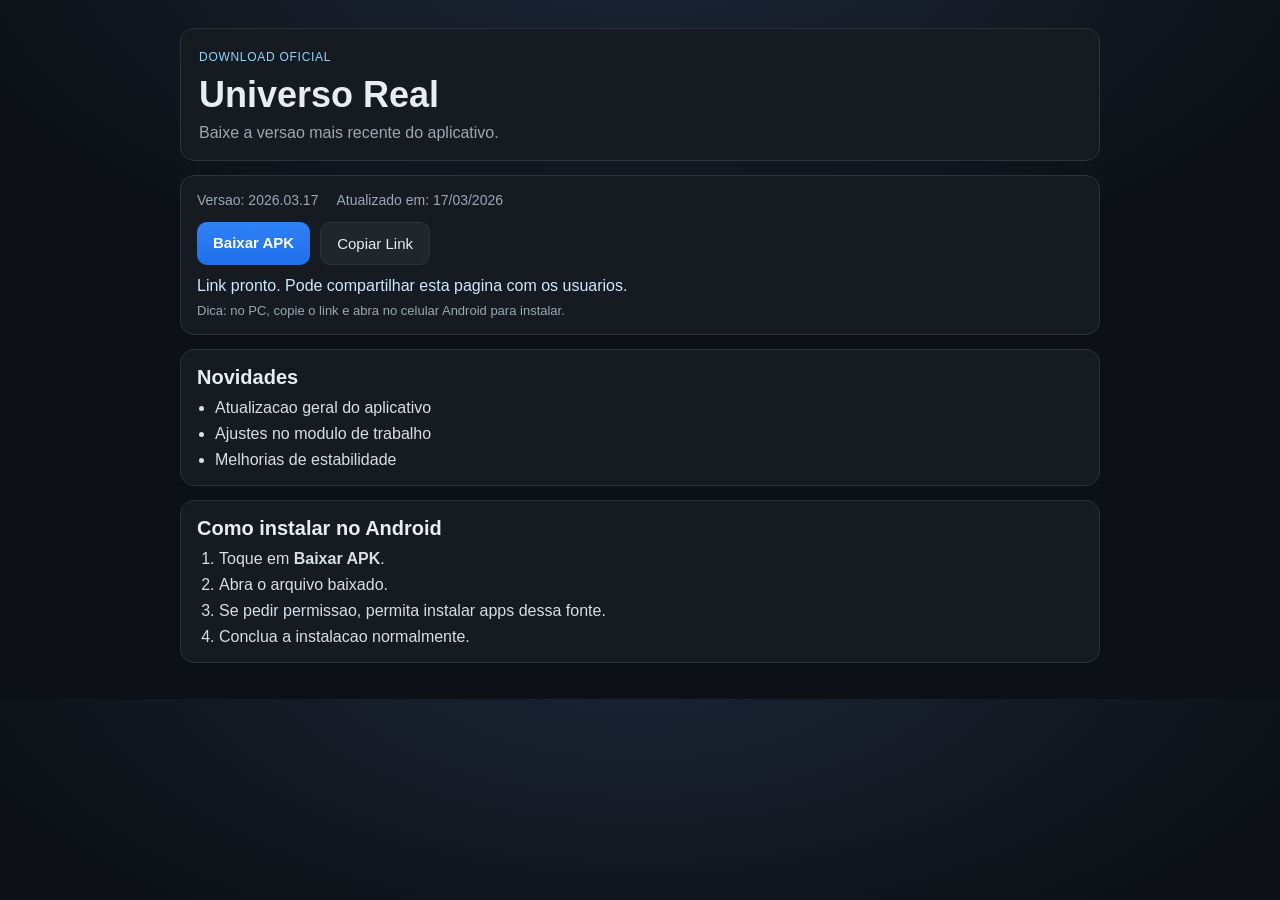
==== index.html @ 3cf4227c "Add files via upload" ====
<!doctype html>
<html lang="pt-BR">
<head>
  <meta charset="UTF-8">
  <meta name="viewport" content="width=device-width, initial-scale=1.0">
  <title>Download do App</title>
  <link rel="stylesheet" href="./style.css">
  <script defer src="./app.js"></script>
</head>
<body>
  <main class="container">
    <header class="hero">
      <p class="badge">Download Oficial</p>
      <h1 id="appName">Universo Real</h1>
      <p id="subtitle" class="subtitle">Baixe a versao mais recente do aplicativo.</p>
    </header>

    <section class="card">
      <div class="meta">
        <p id="versionLine">Versao: --</p>
        <p id="dateLine">Atualizado em: --</p>
      </div>

      <div class="actions">
        <a id="downloadBtn" class="btn primary" href="#" download>Baixar APK</a>
        <button id="copyBtn" class="btn ghost" type="button">Copiar Link</button>
      </div>

      <p id="statusLine" class="status">Configure o arquivo <code>config.json</code>.</p>
      <p id="platformHint" class="hint"></p>
    </section>

    <section class="card">
      <h2>Novidades</h2>
      <ul id="changelogList" class="list"></ul>
    </section>

    <section class="card">
      <h2>Como instalar no Android</h2>
      <ol class="list numbered">
        <li>Toque em <strong>Baixar APK</strong>.</li>
        <li>Abra o arquivo baixado.</li>
        <li>Se pedir permissao, permita instalar apps dessa fonte.</li>
        <li>Conclua a instalacao normalmente.</li>
      </ol>
    </section>
  </main>
</body>
</html>
---- style.css ----
:root {
  --bg: #0d1117;
  --panel: #161b22;
  --border: #2d333b;
  --text: #e6edf3;
  --muted: #9ba7b4;
  --primary: #2f81f7;
  --primary-2: #1f6feb;
}

* {
  box-sizing: border-box;
}

body {
  margin: 0;
  font-family: "Segoe UI", Arial, sans-serif;
  color: var(--text);
  background: radial-gradient(1200px 600px at 50% -10%, #1b2636 0%, var(--bg) 60%);
}

.container {
  width: min(920px, 100% - 28px);
  margin: 28px auto 36px;
  display: grid;
  gap: 14px;
}

.hero {
  background: var(--panel);
  border: 1px solid var(--border);
  border-radius: 14px;
  padding: 18px;
}

.badge {
  margin: 0 0 10px;
  display: inline-block;
  font-size: 12px;
  letter-spacing: 0.06em;
  text-transform: uppercase;
  color: #8bd5ff;
}

h1 {
  margin: 0 0 8px;
  font-size: clamp(26px, 4vw, 36px);
}

h2 {
  margin: 0 0 10px;
  font-size: 20px;
}

.subtitle {
  margin: 0;
  color: var(--muted);
}

.card {
  background: var(--panel);
  border: 1px solid var(--border);
  border-radius: 14px;
  padding: 16px;
}

.meta {
  display: flex;
  gap: 18px;
  flex-wrap: wrap;
  color: var(--muted);
  font-size: 14px;
}

.meta p {
  margin: 0;
}

.actions {
  margin-top: 14px;
  display: flex;
  gap: 10px;
  flex-wrap: wrap;
}

.btn {
  border: 0;
  border-radius: 10px;
  padding: 12px 16px;
  font-size: 15px;
  cursor: pointer;
  text-decoration: none;
}

.btn.primary {
  background: linear-gradient(180deg, var(--primary), var(--primary-2));
  color: #fff;
  font-weight: 700;
}

.btn.ghost {
  background: #21262d;
  color: var(--text);
  border: 1px solid var(--border);
}

.status {
  margin: 12px 0 0;
  color: #cfe7ff;
}

.hint {
  margin: 8px 0 0;
  color: var(--muted);
  font-size: 13px;
}

.list {
  margin: 0;
  padding-left: 18px;
  color: #d6dee8;
  display: grid;
  gap: 8px;
}

.list.numbered {
  padding-left: 22px;
}

code {
  background: #21262d;
  border: 1px solid var(--border);
  border-radius: 6px;
  padding: 1px 6px;
}
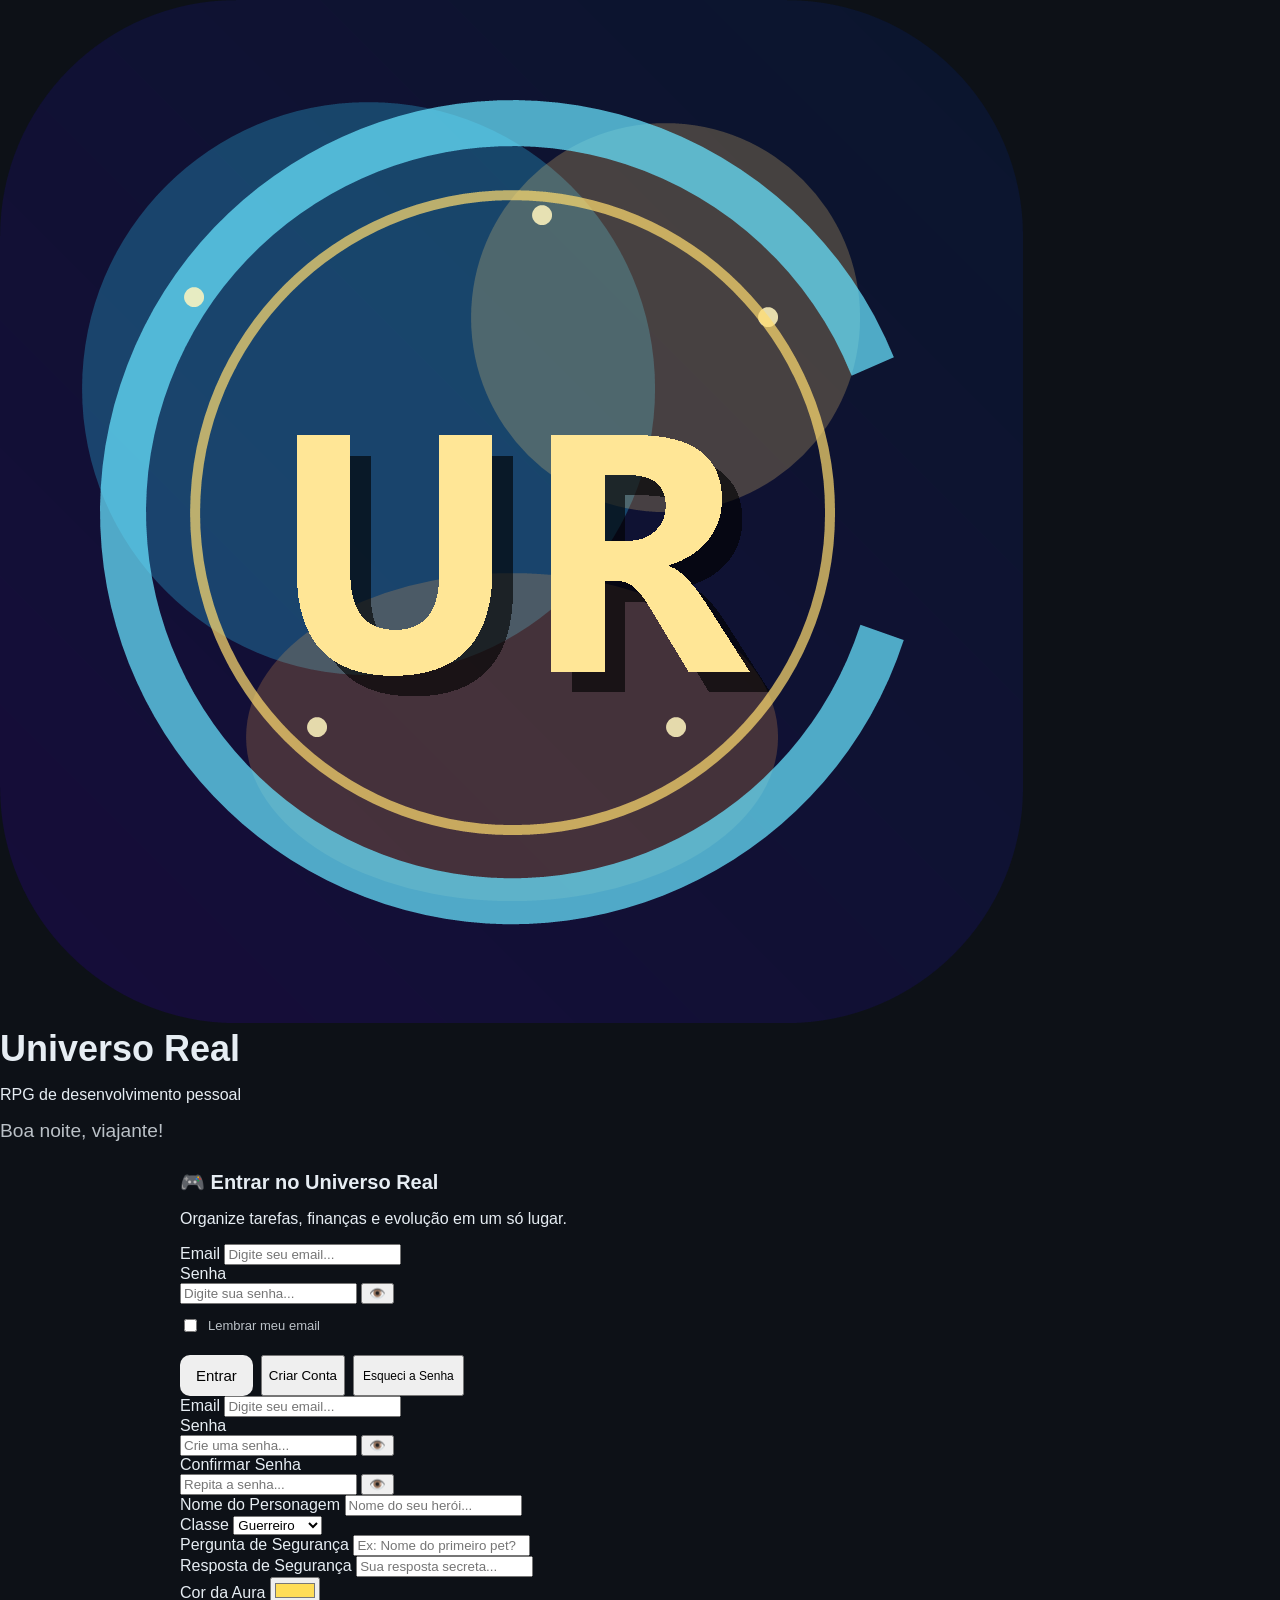
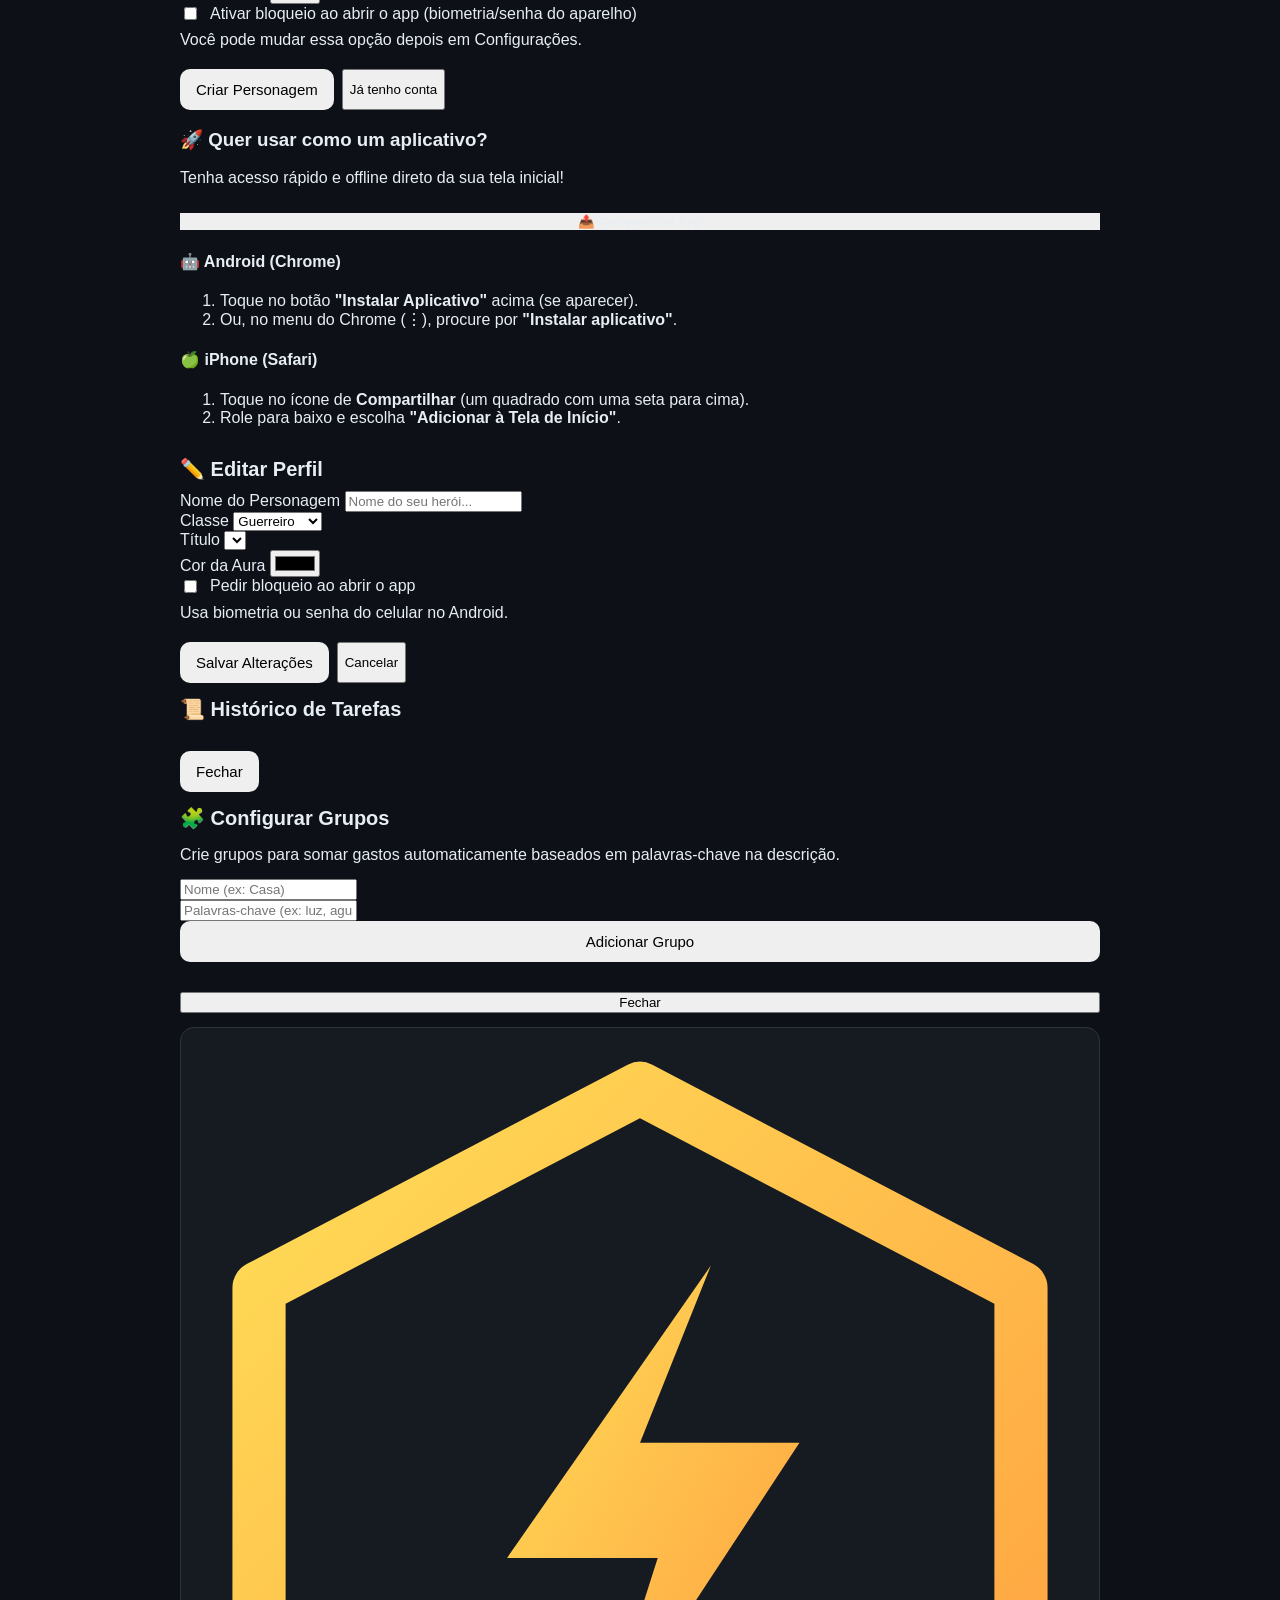
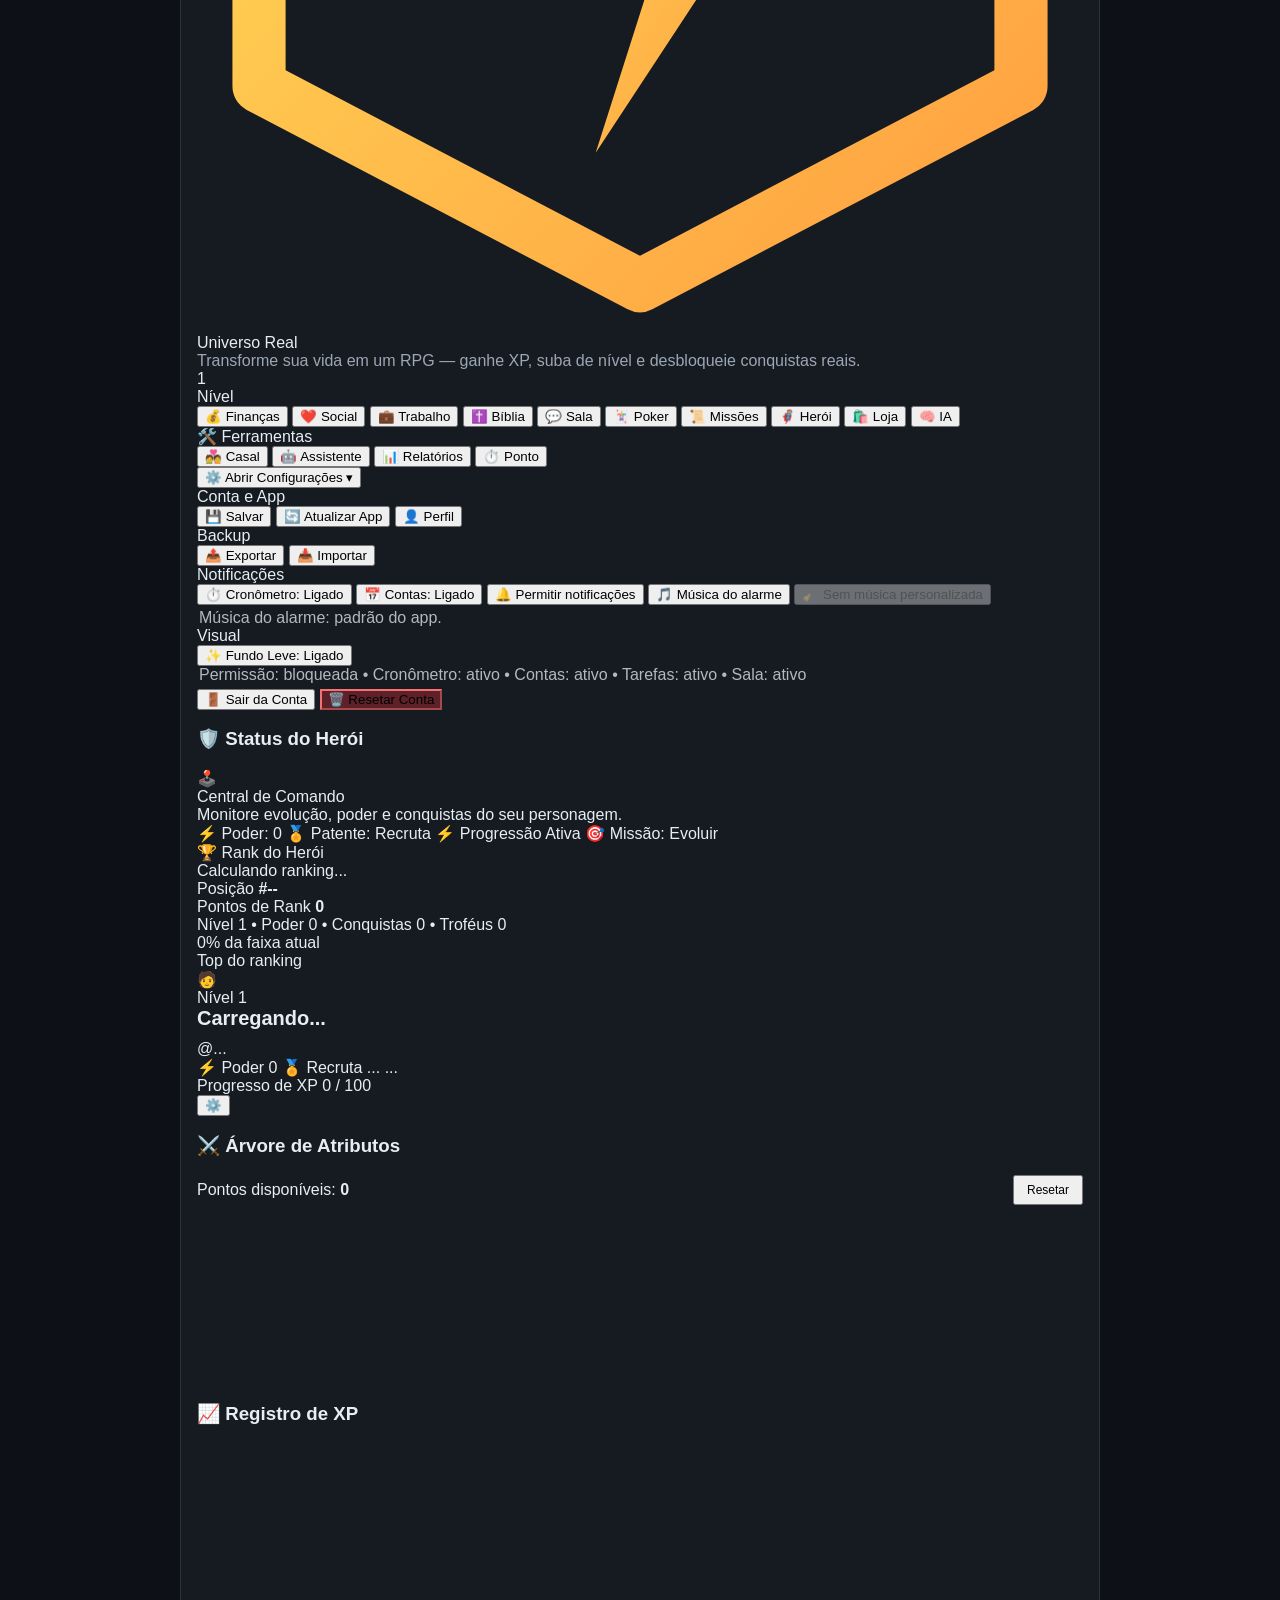
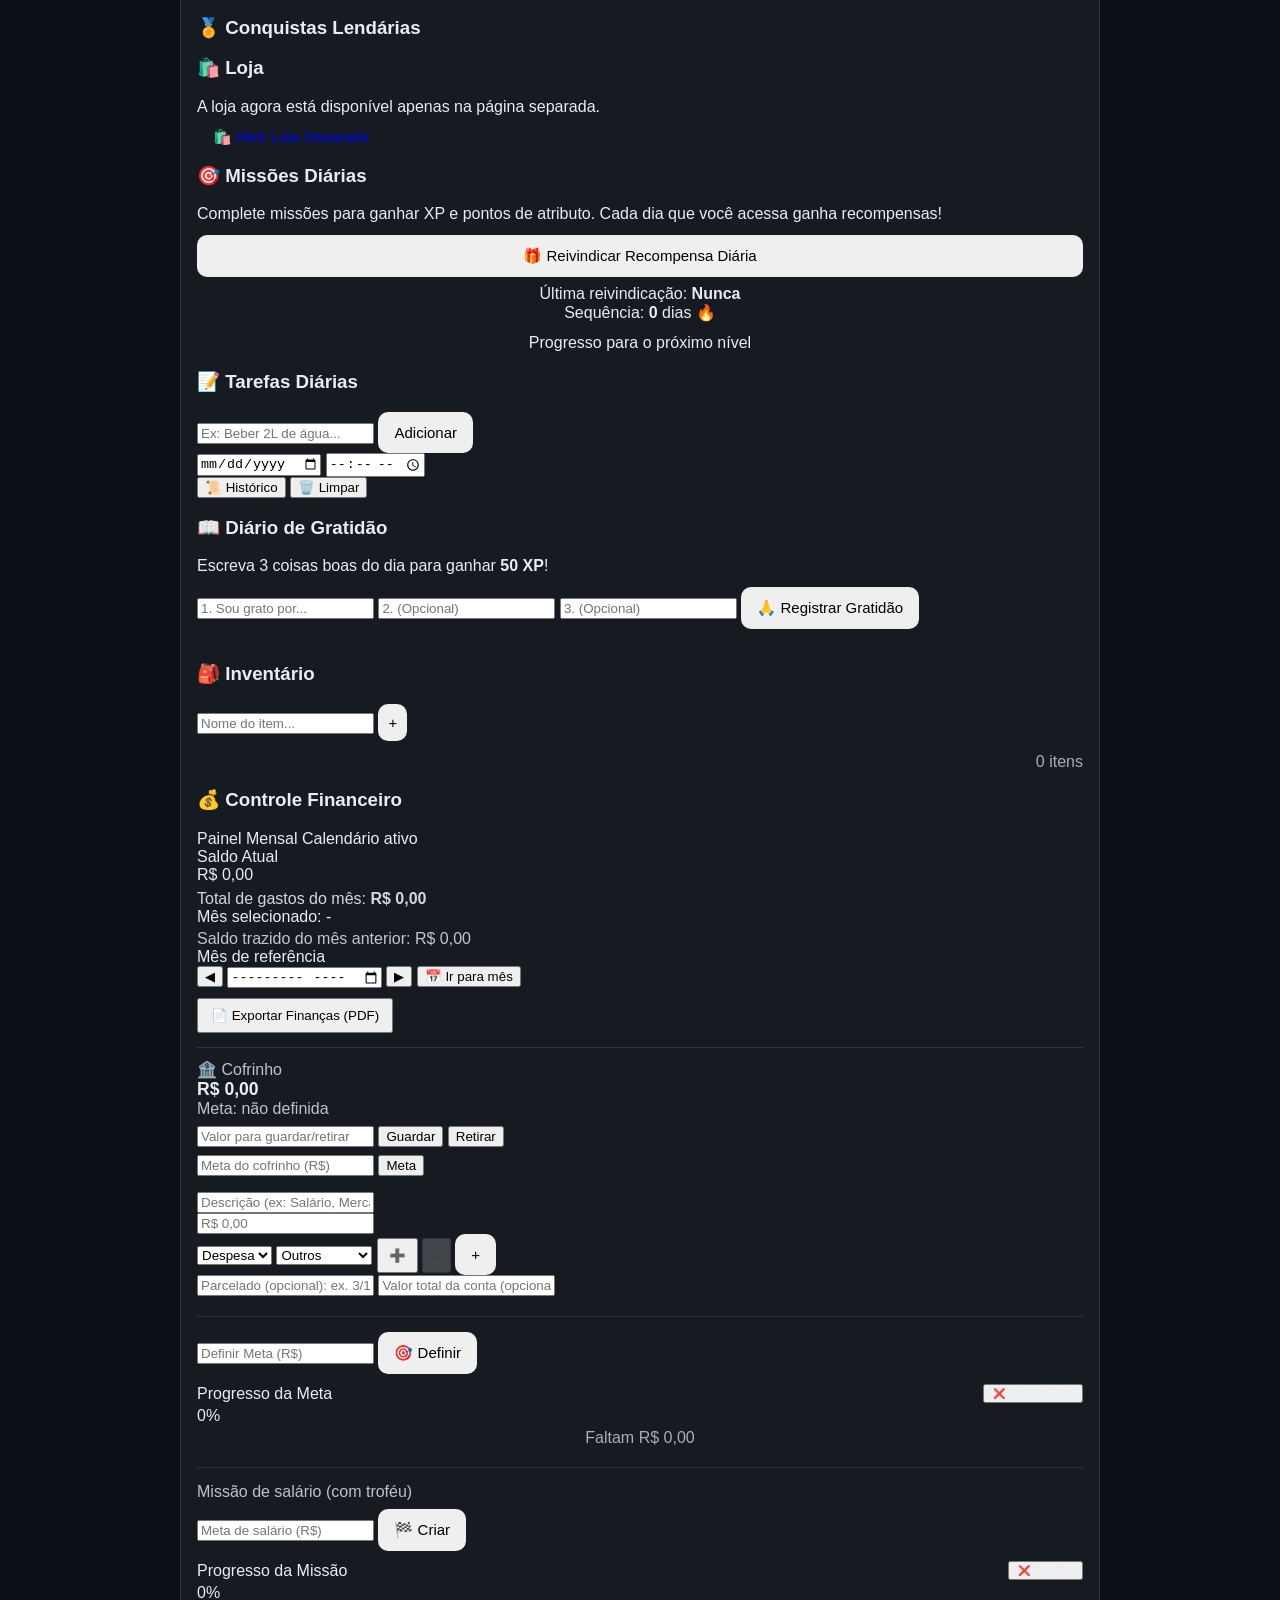
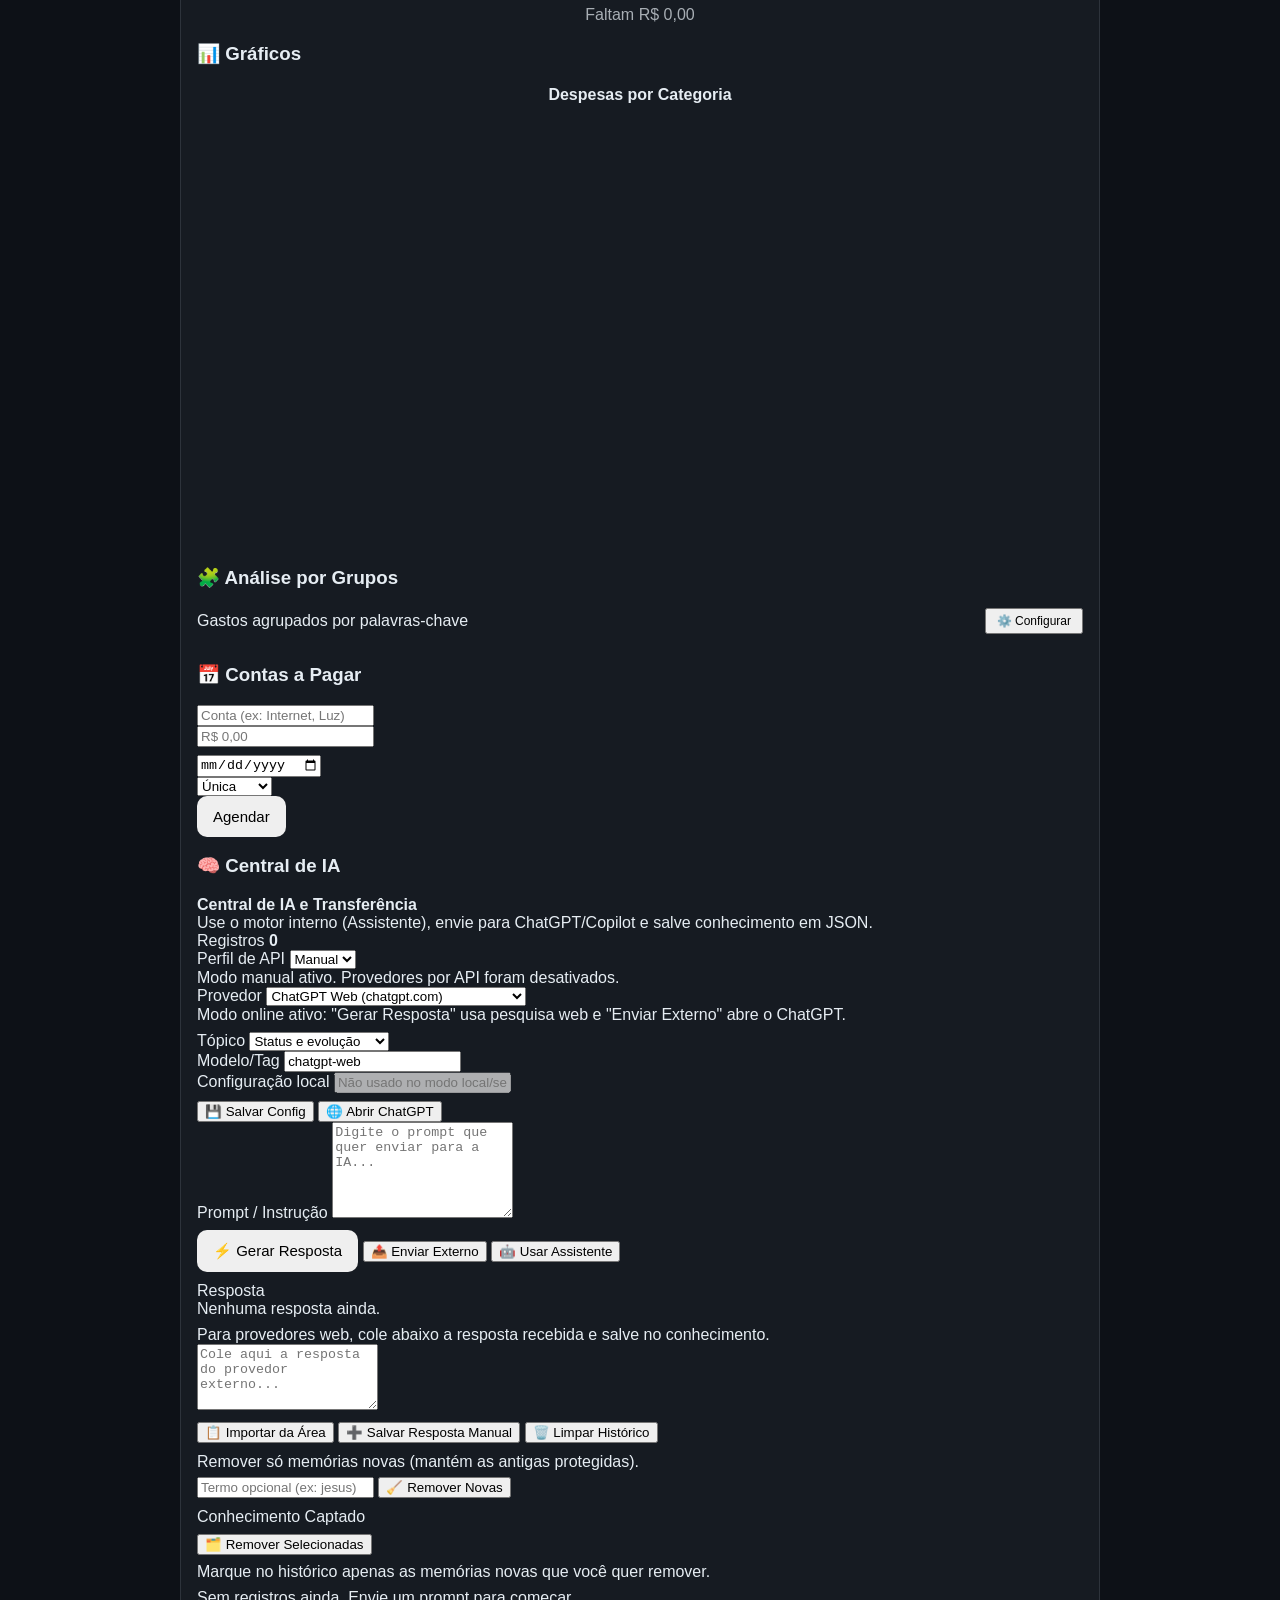
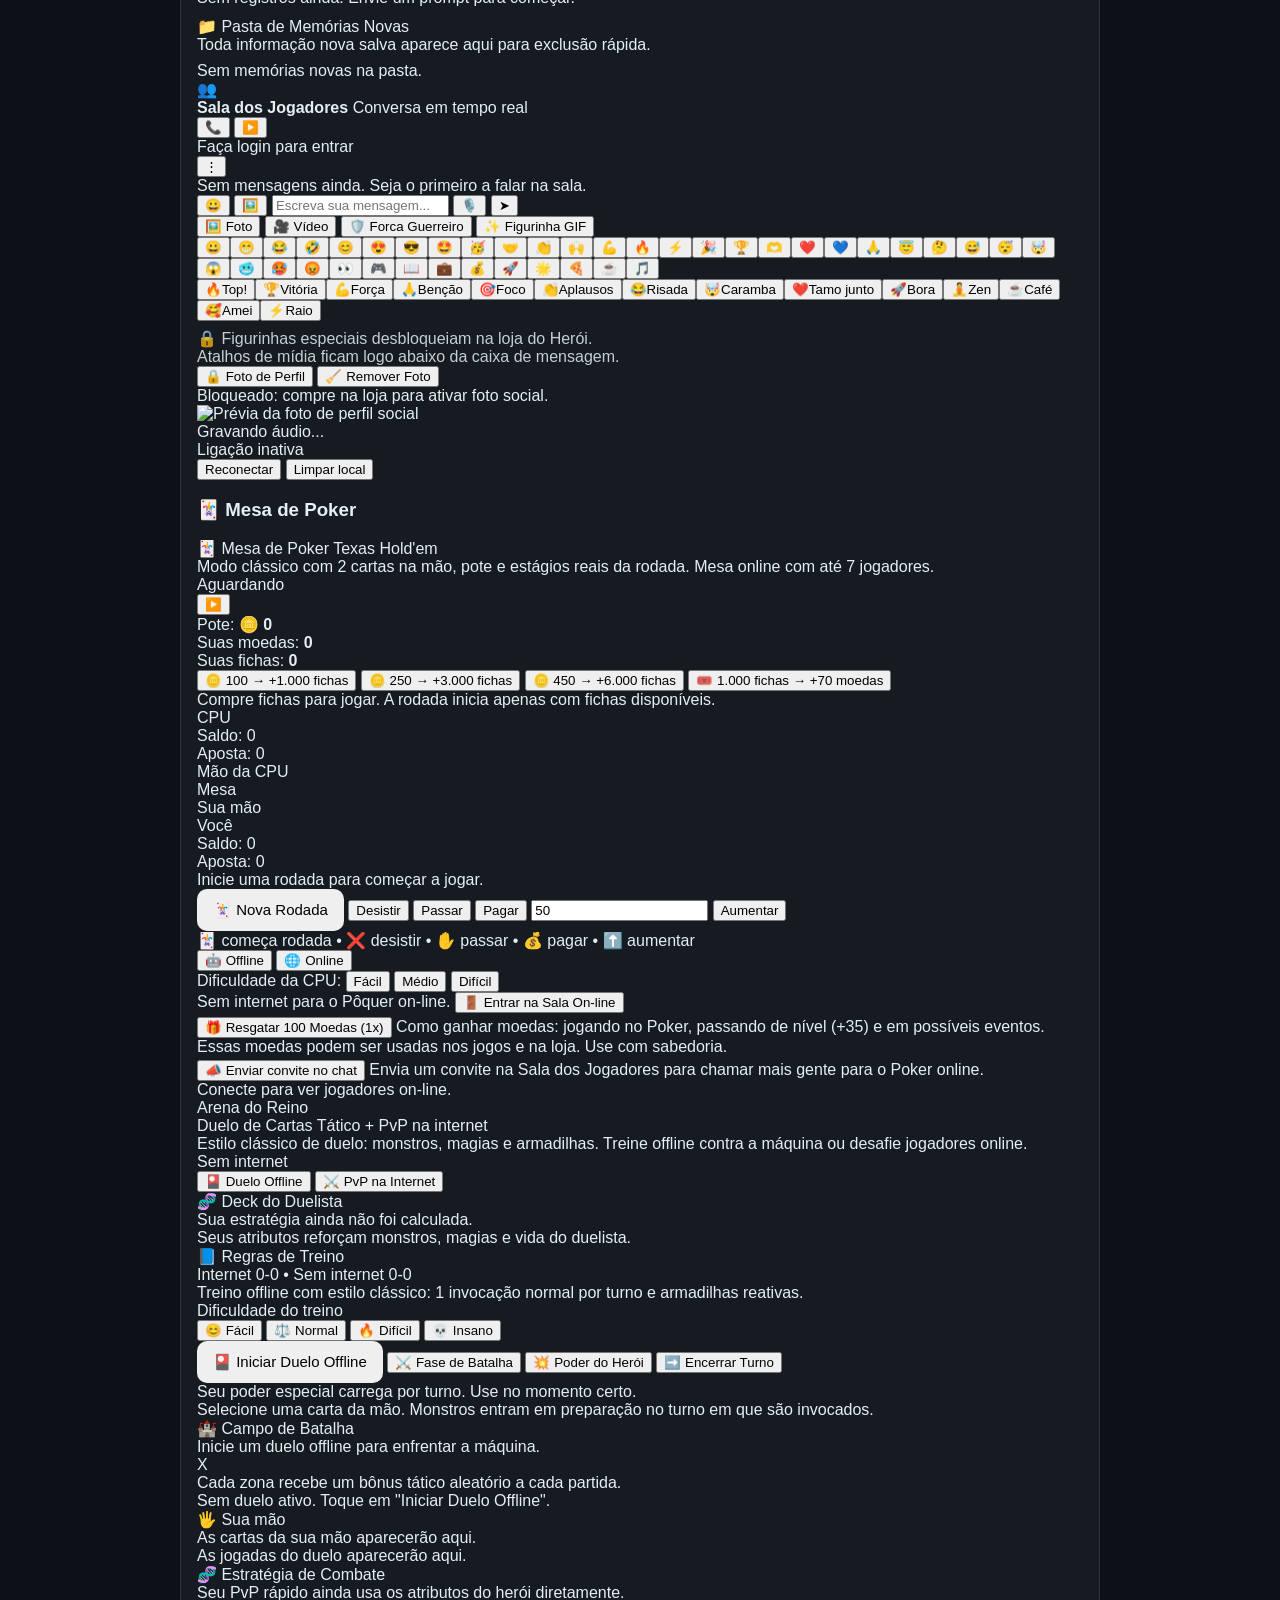
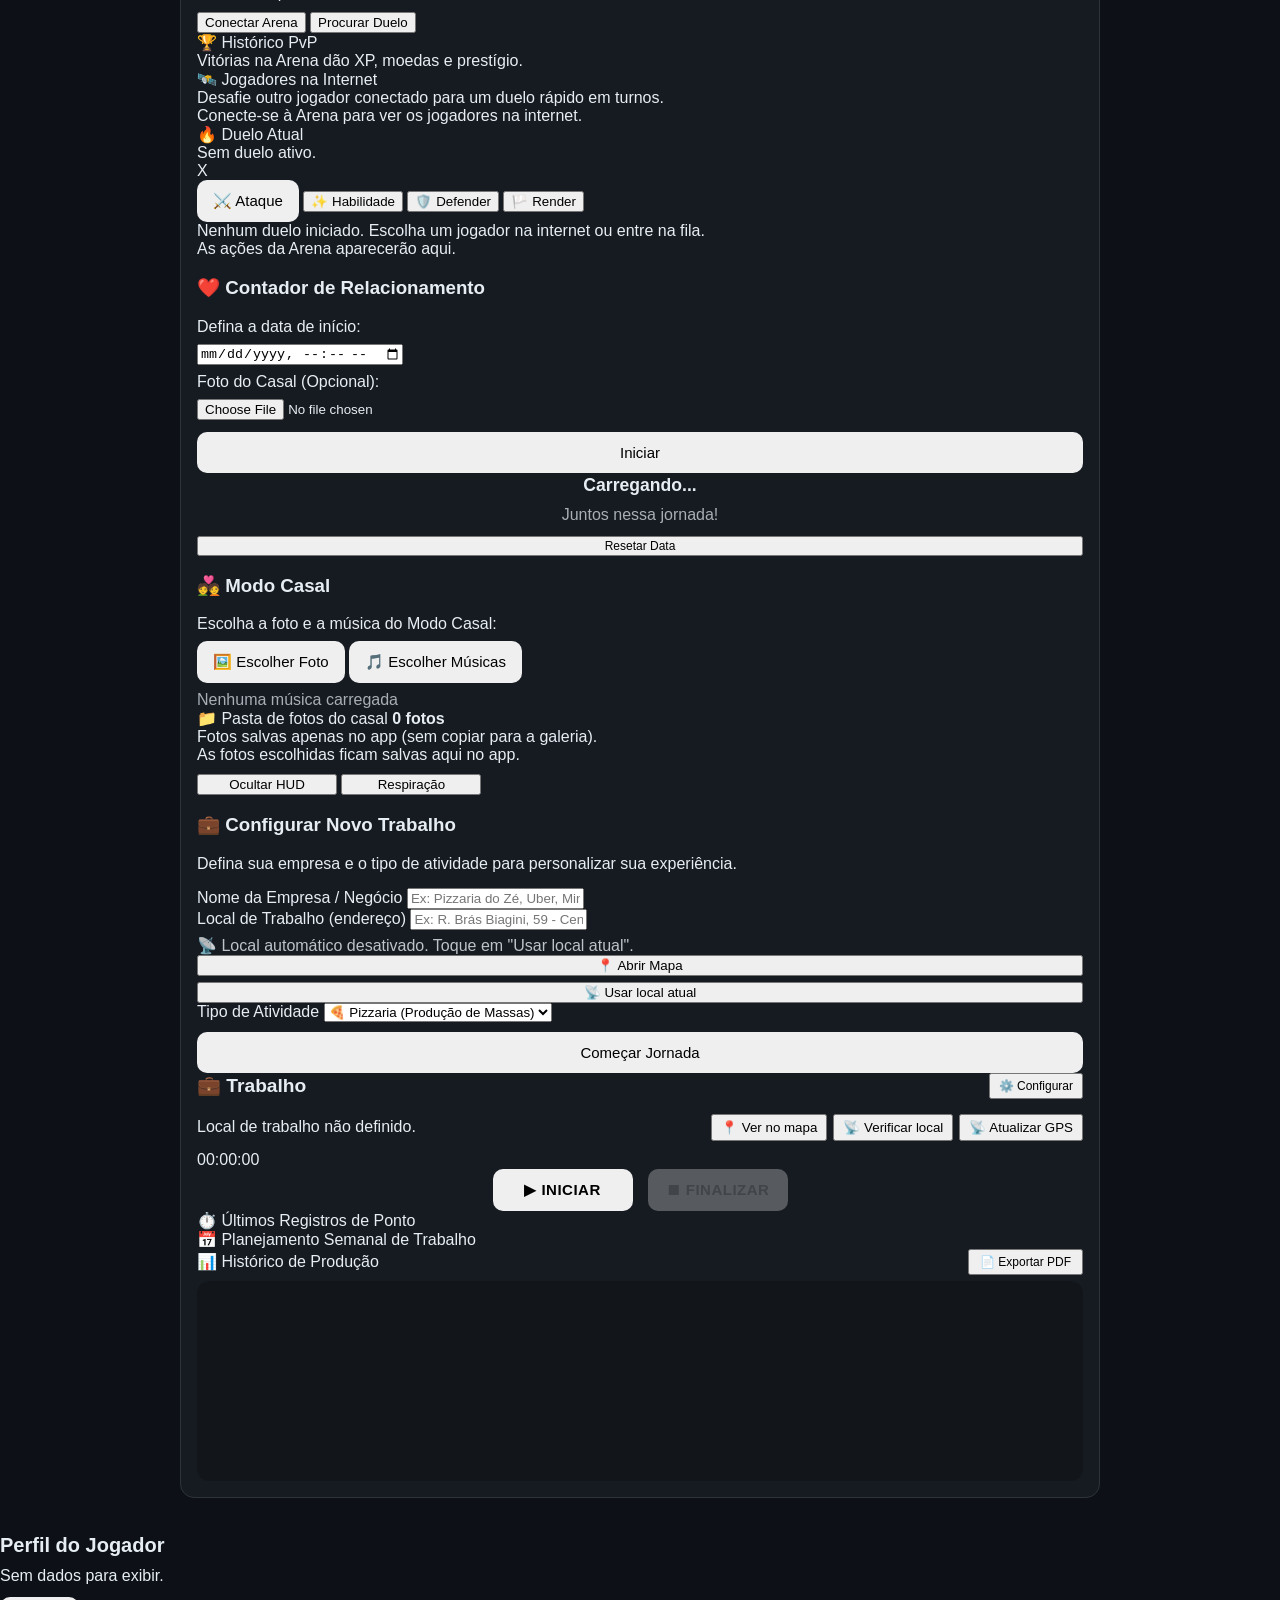
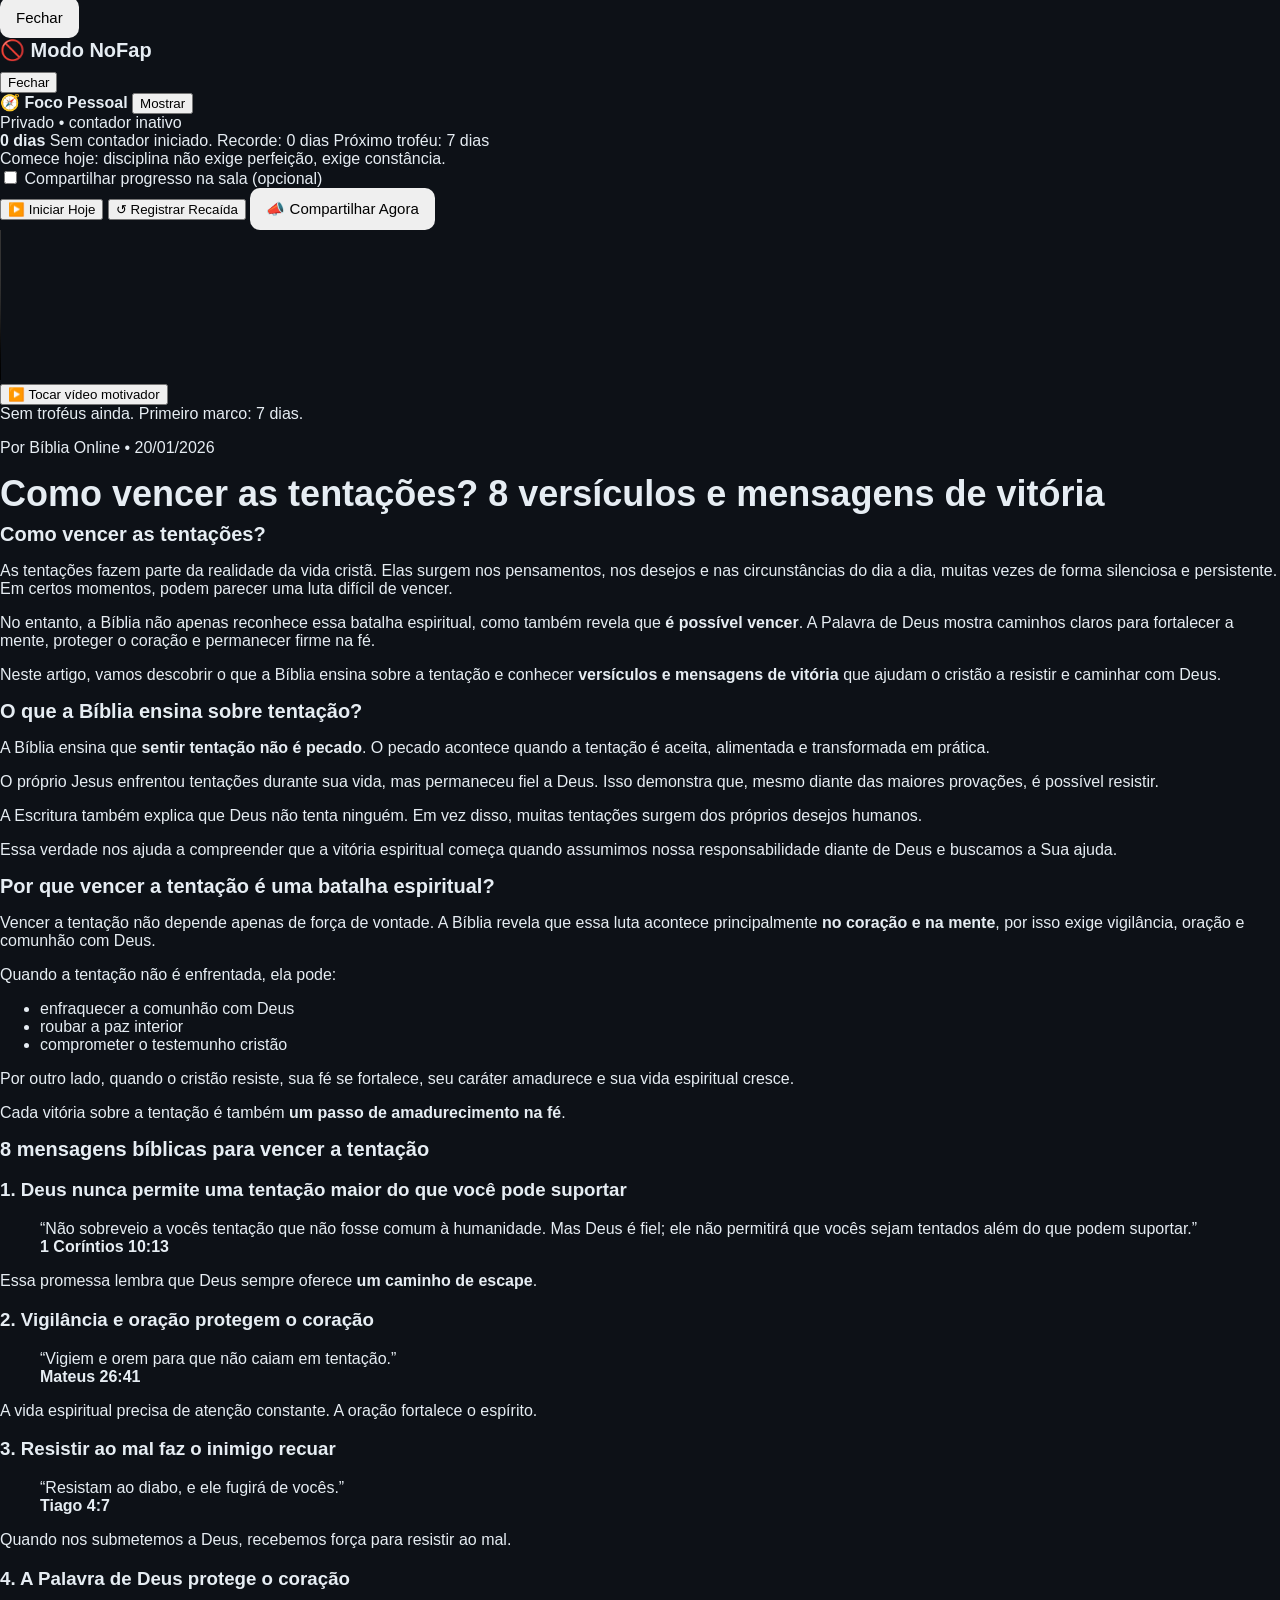
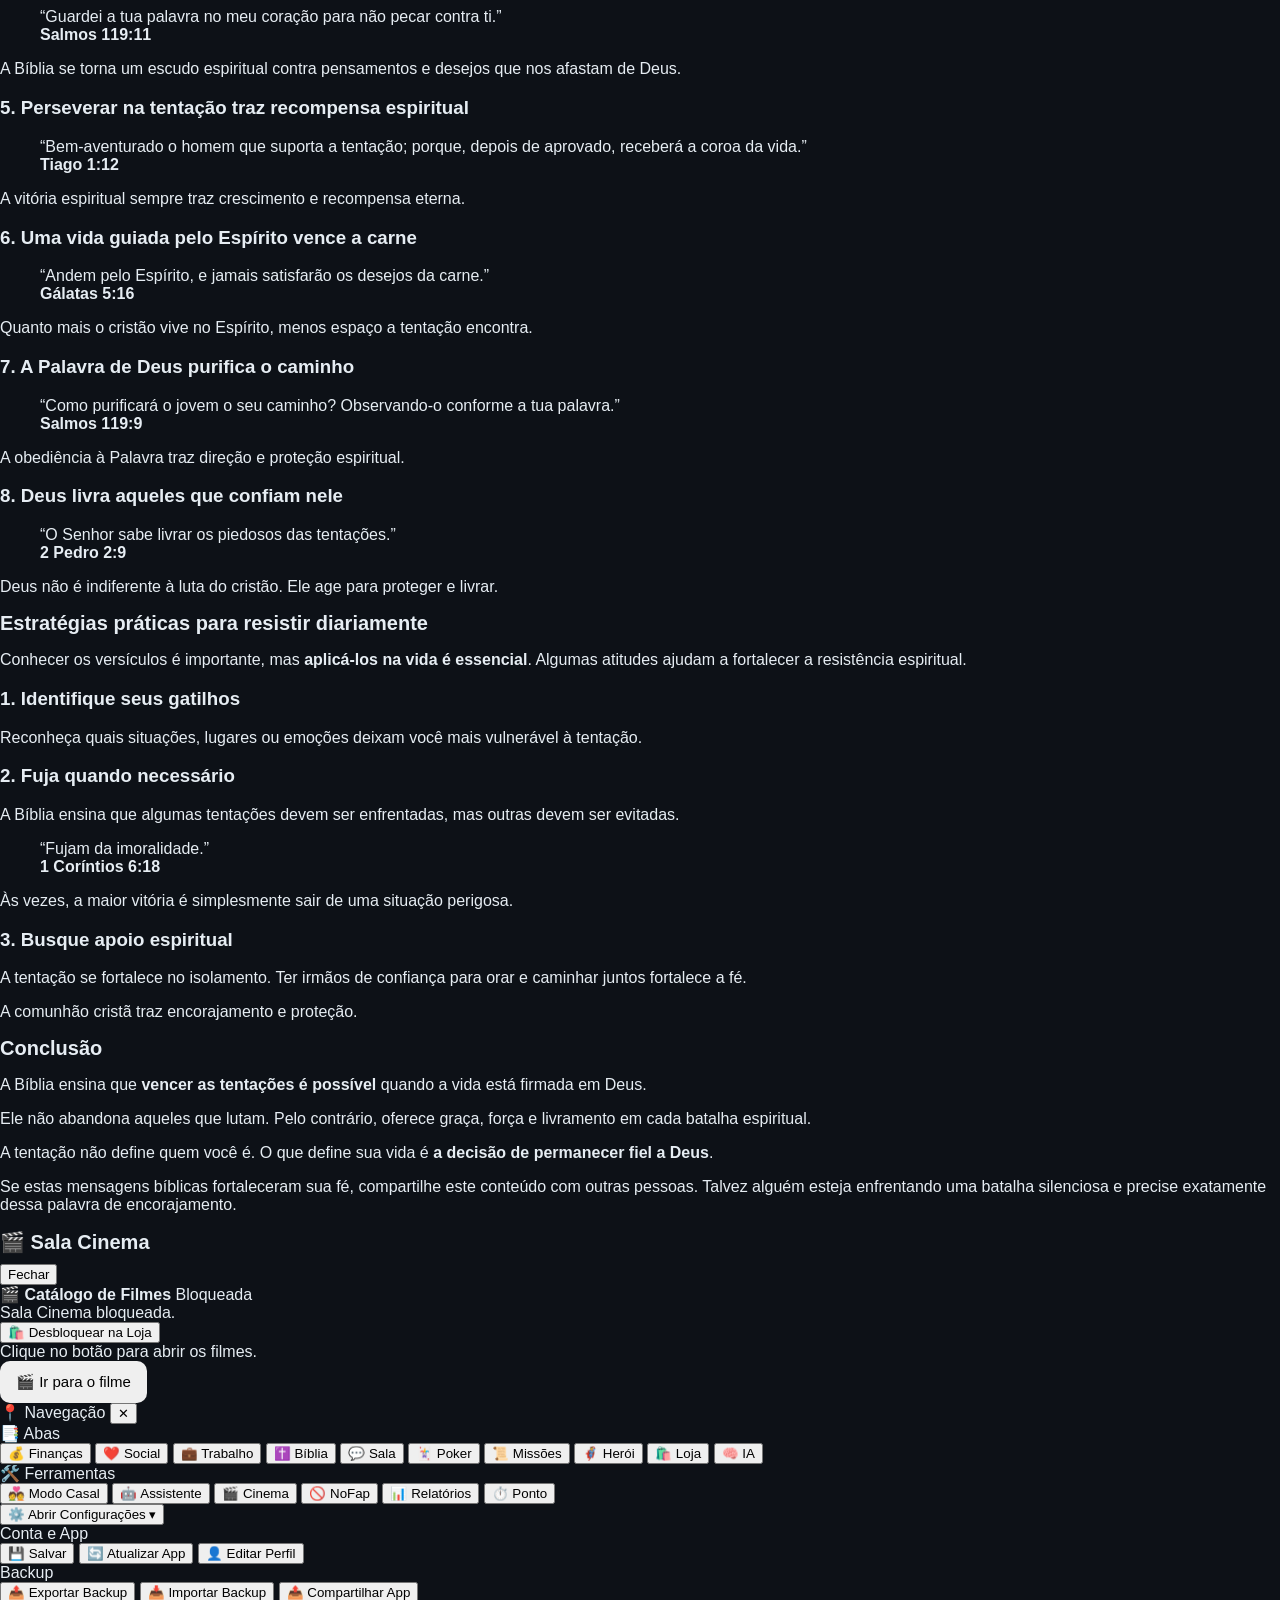
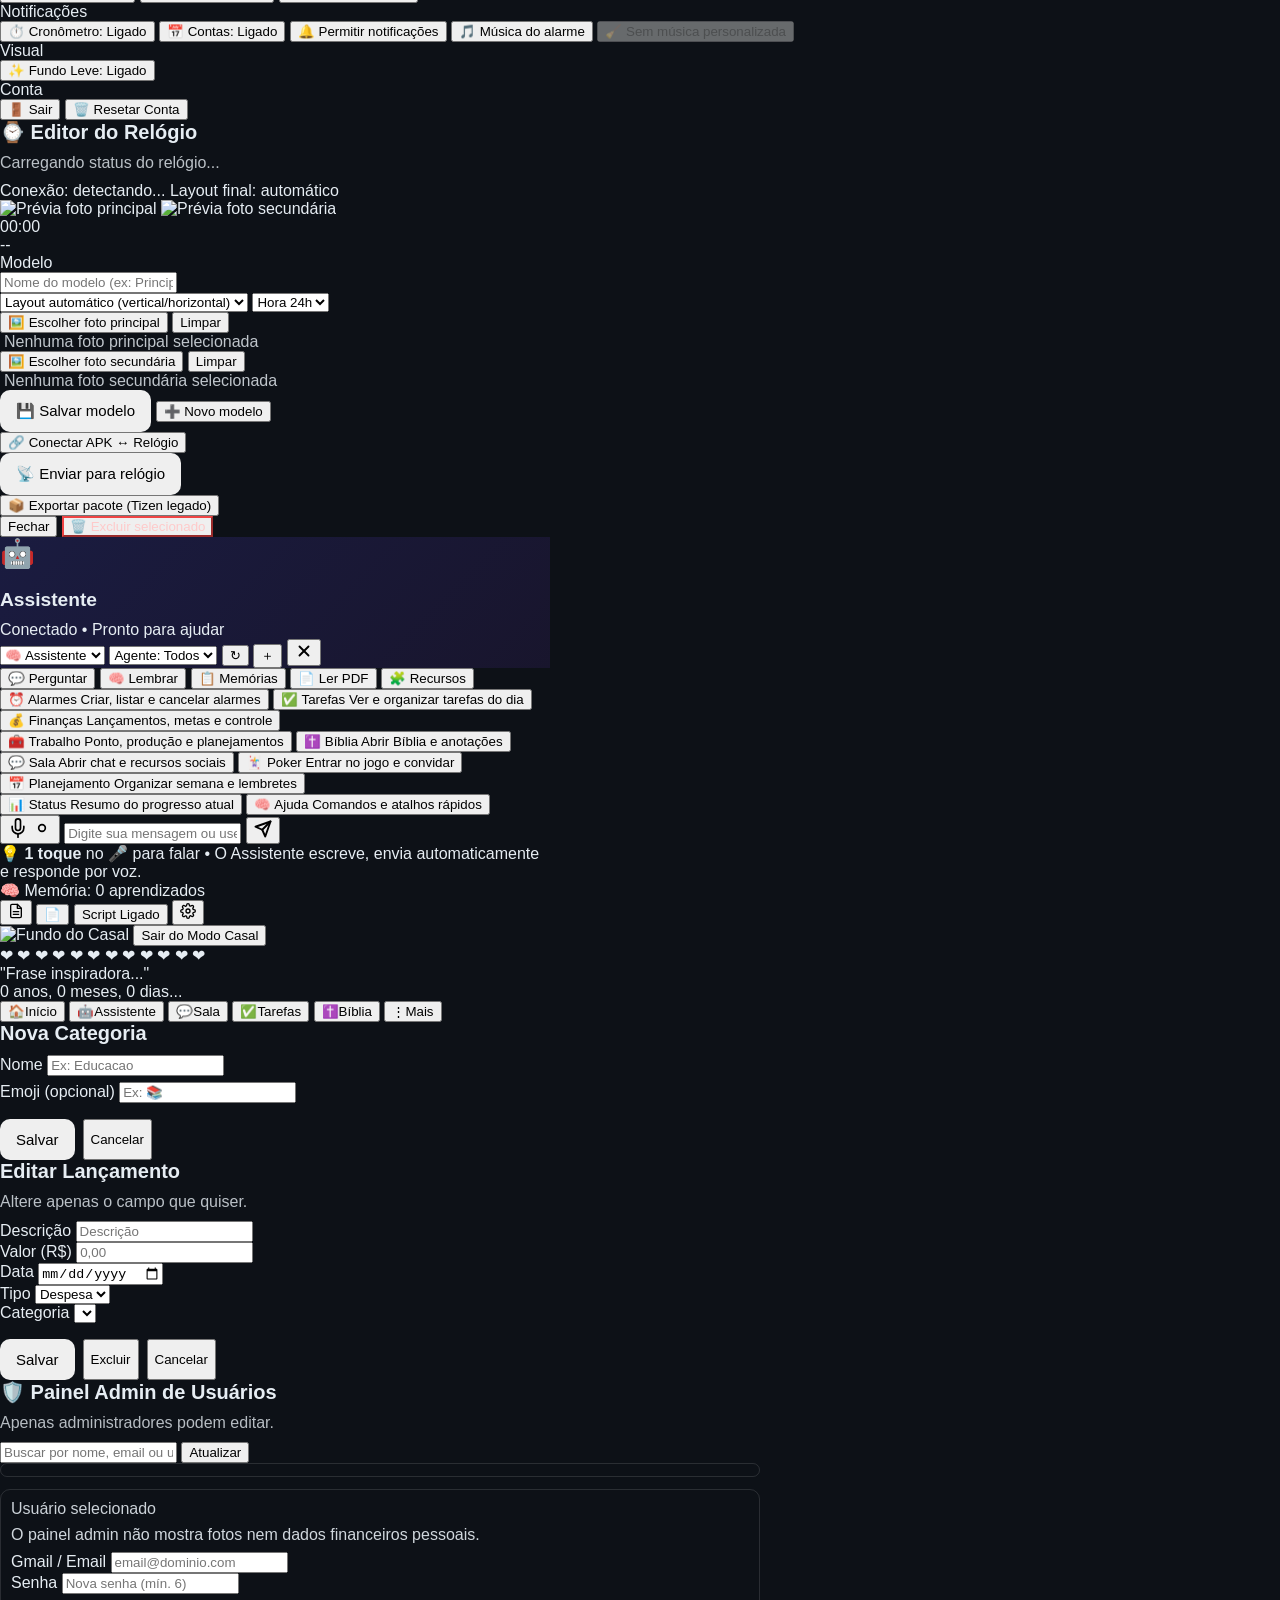
==== commit d586fb2b: "Add files via upload" ====
--- a/index.html
+++ b/index.html
@@ -1,49 +1,2288 @@
-<!doctype html>
-<html lang="pt-BR">
-<head>
-  <meta charset="UTF-8">
-  <meta name="viewport" content="width=device-width, initial-scale=1.0">
-  <title>Download do App</title>
-  <link rel="stylesheet" href="./style.css">
-  <script defer src="./app.js"></script>
-</head>
-<body>
-  <main class="container">
-    <header class="hero">
-      <p class="badge">Download Oficial</p>
-      <h1 id="appName">Universo Real</h1>
-      <p id="subtitle" class="subtitle">Baixe a versao mais recente do aplicativo.</p>
-    </header>
-
-    <section class="card">
-      <div class="meta">
-        <p id="versionLine">Versao: --</p>
-        <p id="dateLine">Atualizado em: --</p>
+﻿<!doctype html>
+<html lang="pt-BR">
+<head>
+  <meta charset="utf-8" />
+  <meta name="viewport" content="width=device-width, initial-scale=1, viewport-fit=cover" />
+  <meta name="theme-color" content="#071428">
+  <meta name="mobile-web-app-capable" content="yes">
+  <meta name="apple-mobile-web-app-capable" content="yes">
+  <meta name="apple-mobile-web-app-status-bar-style" content="black-translucent">
+  <title>Universo Real — RPG de Desenvolvimento Pessoal</title>
+  <link rel="stylesheet" href="style.css">
+  <link rel="icon" href="logo.png" type="image/png">
+  <link rel="apple-touch-icon" href="logo.png">
+  <!-- Manifest é injetado via JS para evitar erros em file:// -->
+  <script defer src="https://cdn.jsdelivr.net/npm/chart.js@4.4.1/dist/chart.umd.min.js"></script>
+  <script defer src="capacitor.js"></script>
+  <!-- Supabase Client (Auth + Database) -->
+  <script defer src="supabase-js.umd.js"></script>
+  <script defer src="https://cdnjs.cloudflare.com/ajax/libs/pdf.js/2.16.105/pdf.min.js"></script>
+  <script defer src="https://cdn.jsdelivr.net/npm/@xenova/transformers@2.17.1/dist/transformers.umd.min.js"></script>
+  <script>
+    // Evita erro de CORS em file:// ao carregar manifest
+    try {
+      if (location.protocol !== 'file:') {
+        const link = document.createElement('link');
+        link.rel = 'manifest';
+        link.href = 'manifest.json';
+        document.head.appendChild(link);
+      }
+    } catch (e) {}
+  </script>
+</head>
+<body>
+  <!-- Splash Screen (Tela de Abertura) -->
+  <div id="splashScreen">
+    <div class="splash-content">
+      <img src="logo-splash.png" alt="Universo Real Logo" class="splash-logo">
+      <h1>Universo Real</h1>
+      <p class="splash-tagline">RPG de desenvolvimento pessoal</p>
+      <div id="splashGreeting" style="font-size: 1.2rem; opacity: 0.8; margin-bottom: 10px; font-weight: 500;">Carregando...</div>
+      <div class="loading-bar">
+        <div class="loading-progress"></div>
+      </div>
+    </div>
+  </div>
+
+  <div class="stars"></div>
+  <div class="container">
+    <!-- Tela de Login/Registro -->
+    <div class="modal" id="authModal">
+      <div class="modal-content auth-modal-content">
+        <h2 id="authTitle">🎮 Entrar no Universo Real</h2>
+        <p class="auth-subtitle">Organize tarefas, finanças e evolução em um só lugar.</p>
+        <div id="loginForm">
+          <div class="form-row">
+            <div style="flex:1">
+              <label>Email</label>
+              <input type="email" id="loginUsername" placeholder="Digite seu email..." autocomplete="username" autocapitalize="none" autocorrect="off" spellcheck="false">
+            </div>
+          </div>
+          <div class="form-row">
+            <div style="flex:1">
+              <label>Senha</label>
+              <div class="password-wrapper">
+                <input type="password" id="loginPassword" placeholder="Digite sua senha..." autocomplete="current-password">
+                <button type="button" class="toggle-password" data-target="loginPassword" title="Mostrar senha">👁️</button>
+              </div>
+            </div>
+          </div>
+          <div class="auth-remember" style="display:flex; align-items:center; gap:8px; margin-top: 12px;">
+            <input type="checkbox" id="rememberUser" style="width: auto; cursor: pointer;">
+            <label for="rememberUser" style="margin:0; font-size: 13px; cursor: pointer; opacity: 0.8;">Lembrar meu email</label>
+          </div>
+          <div class="auth-actions" style="display:flex; gap:8px; margin-top: 20px;">
+            <button class="btn" id="loginBtn">Entrar</button>
+            <button class="ghost" id="showRegisterBtn">Criar Conta</button>
+            <button class="ghost" id="forgotPasswordBtn" style="font-size: 12px; padding: 8px;">Esqueci a Senha</button>
+          </div>
+        </div>
+        
+        <div id="registerForm" class="hidden">
+          <div class="form-row">
+            <div style="flex:1">
+              <label>Email</label>
+              <input type="email" id="registerUsername" placeholder="Digite seu email..." autocomplete="username" autocapitalize="none" autocorrect="off" spellcheck="false">
+              <div id="usernameCheckMsg" class="validation-msg"></div>
+            </div>
+          </div>
+          <div class="form-row">
+            <div style="flex:1">
+              <label>Senha</label>
+              <div class="password-wrapper">
+                <input type="password" id="registerPassword" placeholder="Crie uma senha..." autocomplete="new-password">
+                <button type="button" class="toggle-password" data-target="registerPassword" title="Mostrar senha">👁️</button>
+              </div>
+            </div>
+          </div>
+          <div class="form-row">
+            <div style="flex:1">
+              <label>Confirmar Senha</label>
+              <div class="password-wrapper">
+                <input type="password" id="registerConfirmPassword" placeholder="Repita a senha..." autocomplete="new-password">
+                <button type="button" class="toggle-password" data-target="registerConfirmPassword" title="Mostrar senha">👁️</button>
+              </div>
+              <div id="passwordMatchMsg" class="validation-msg"></div>
+            </div>
+          </div>
+          <div class="form-row">
+            <div style="flex:1">
+              <label>Nome do Personagem</label>
+              <input type="text" id="registerName" placeholder="Nome do seu herói...">
+            </div>
+          </div>
+          <div class="form-row">
+            <div style="flex:1">
+              <label>Classe</label>
+              <select id="registerRace">
+                <option value="Guerreiro">Guerreiro</option>
+                <option value="Sábio">Sábio</option>
+                <option value="Atleta">Atleta</option>
+                <option value="Artista">Artista</option>
+                <option value="Líder">Líder</option>
+                <option value="Equilibrado">Equilibrado</option>
+              </select>
+            </div>
+          </div>
+          <div class="form-row">
+            <div style="flex:1">
+              <label>Pergunta de Segurança</label>
+              <input type="text" id="registerQuestion" placeholder="Ex: Nome do primeiro pet?">
+            </div>
+          </div>
+          <div class="form-row">
+            <div style="flex:1">
+              <label>Resposta de Segurança</label>
+              <input type="text" id="registerAnswer" placeholder="Sua resposta secreta...">
+            </div>
+          </div>
+          <div class="form-row">
+            <div style="flex:1">
+              <label>Cor da Aura</label>
+              <input type="color" id="registerAura" value="#ffdd57">
+            </div>
+          </div>
+          <div class="form-row">
+            <div style="flex:1">
+              <label style="display:flex; align-items:center; gap:10px; cursor:pointer;">
+                <input type="checkbox" id="registerSecurityLock">
+                <span>Ativar bloqueio ao abrir o app (biometria/senha do aparelho)</span>
+              </label>
+              <p class="small" style="margin-top: 8px;">Você pode mudar essa opção depois em Configurações.</p>
+            </div>
+          </div>
+          <div class="auth-actions" style="display:flex; gap:8px; margin-top: 20px;">
+            <button class="btn" id="registerBtn">Criar Personagem</button>
+            <button class="ghost" id="showLoginBtn">Já tenho conta</button>
+          </div>
+        </div>
+
+        <!-- Guia de Instalação PWA -->
+        <div class="install-guide">
+          <h3>🚀 Quer usar como um aplicativo?</h3>
+          <p class="small">Tenha acesso rápido e offline direto da sua tela inicial!</p>
+          
+          <button class="ghost" id="installAppBtn" style="display: none; margin-top: 10px; width: 100%; border: 1px solid var(--success); color: var(--success);">📲 Instalar Aplicativo (Recomendado)</button>
+          <button class="ghost" id="shareAppBtn" style="margin-top: 10px; width: 100%; border: 1px solid var(--accent); color: var(--accent);">📤 Compartilhar App</button>
+
+          <div class="install-instructions">
+            <div class="install-platform">
+              <h4>🤖 Android (Chrome)</h4>
+              <ol>
+                <li>Toque no botão <strong>"Instalar Aplicativo"</strong> acima (se aparecer).</li>
+                <li>Ou, no menu do Chrome (⋮), procure por <strong>"Instalar aplicativo"</strong>.</li>
+              </ol>
+            </div>
+            <div class="install-platform">
+              <h4>🍏 iPhone (Safari)</h4>
+              <ol>
+                <li>Toque no ícone de <strong>Compartilhar</strong> (um quadrado com uma seta para cima).</li>
+                <li>Role para baixo e escolha <strong>"Adicionar à Tela de Início"</strong>.</li>
+              </ol>
+            </div>
+          </div>
+        </div>
+      </div>
+    </div>
+    
+    <!-- Modal de Edição de Perfil -->
+    <div class="modal" id="editProfileModal">
+      <div class="modal-content">
+        <h2>✏️ Editar Perfil</h2>
+        <div class="form-row">
+          <div style="flex:1">
+            <label>Nome do Personagem</label>
+            <input type="text" id="editName" placeholder="Nome do seu herói...">
+          </div>
+        </div>
+        <div class="form-row">
+          <div style="flex:1">
+            <label>Classe</label>
+            <select id="editRace">
+              <option value="Guerreiro">Guerreiro</option>
+              <option value="Sábio">Sábio</option>
+              <option value="Atleta">Atleta</option>
+              <option value="Artista">Artista</option>
+              <option value="Líder">Líder</option>
+              <option value="Equilibrado">Equilibrado</option>
+            </select>
+          </div>
+        </div>
+        <div class="form-row">
+          <div style="flex:1">
+            <label>Título</label>
+            <select id="editTitle"></select>
+          </div>
+        </div>
+        <div class="form-row">
+          <div style="flex:1">
+            <label>Cor da Aura</label>
+            <input type="color" id="editAura">
+          </div>
+        </div>
+        <div class="form-row">
+          <div style="flex:1">
+            <label style="display:flex; align-items:center; gap:10px; cursor:pointer;">
+              <input type="checkbox" id="editSecurityLock">
+              <span>Pedir bloqueio ao abrir o app</span>
+            </label>
+            <p class="small" style="margin-top: 8px;">Usa biometria ou senha do celular no Android.</p>
+          </div>
+        </div>
+        <div style="display:flex; gap:8px; margin-top: 20px;">
+          <button class="btn" id="saveProfileBtn">Salvar Alterações</button>
+          <button class="ghost" id="cancelEditBtn">Cancelar</button>
+        </div>
+      </div>
+    </div>
+
+    <!-- Modal de Histórico de Tarefas -->
+    <div class="modal" id="taskHistoryModal">
+      <div class="modal-content">
+        <h2>📜 Histórico de Tarefas</h2>
+        <div id="taskHistoryList" style="max-height: 300px; overflow-y: auto; margin-bottom: 20px;"></div>
+        <button class="btn" onclick="document.getElementById('taskHistoryModal').classList.remove('active')">Fechar</button>
+      </div>
+    </div>
+
+    <!-- Modal de Configuração de Grupos Financeiros -->
+    <div class="modal" id="groupConfigModal">
+      <div class="modal-content">
+        <h2>🧩 Configurar Grupos</h2>
+        <p class="small" style="margin-bottom: 15px;">Crie grupos para somar gastos automaticamente baseados em palavras-chave na descrição.</p>
+        <div class="form-row">
+          <input type="text" id="groupNameInput" placeholder="Nome (ex: Casa)" style="flex:1">
+        </div>
+        <div class="form-row">
+          <input type="text" id="groupKeywordsInput" placeholder="Palavras-chave (ex: luz, agua, net)" style="flex:1">
+        </div>
+        <button class="btn" id="addGroupBtn" style="width:100%; margin-bottom:20px;">Adicionar Grupo</button>
+        <div id="groupsListConfig" style="max-height: 200px; overflow-y: auto; margin-bottom: 10px;"></div>
+        <button class="ghost" id="closeGroupConfigBtn" style="width:100%;">Fechar</button>
+      </div>
+    </div>
+
+    <!-- Tela Principal do Jogo -->
+    <div class="card hidden" id="gameScreen">
+      <!-- Mobile Header -->
+      <div class="mobile-header" id="mobileHeader">
+        <div class="left-controls">
+          <!-- reserved for back/menu buttons -->
+        </div>
+        <div class="logo center-logo" style="font-size: 18px;">
+          <svg class="logo-icon" style="width: 24px; height: 24px;" viewBox="0 0 100 100" xmlns="http://www.w3.org/2000/svg">
+            <path d="M50 5 L93 27.5 L93 72.5 L50 95 L7 72.5 L7 27.5 Z" fill="none" stroke="#ffdd57" stroke-width="6" stroke-linejoin="round"/>
+          </svg>
+          <span>Universo Real</span>
+        </div>
+        <div class="header-right">
+          <!-- Small orb shown in header on mobile -->
+          <div class="orb header-orb" role="img" aria-label="orb">
+            <div class="inner">
+              <div class="orb-icon">⚡</div>
+            </div>
+          </div>
+        </div>
+      </div>
+
+      <div class="cinema">
+        <div class="logo">
+          <svg class="logo-icon" viewBox="0 0 100 100" xmlns="http://www.w3.org/2000/svg">
+            <defs>
+              <linearGradient id="logoGradient" x1="0%" y1="0%" x2="100%" y2="100%">
+                <stop offset="0%" style="stop-color:#ffdd57;stop-opacity:1" />
+                <stop offset="100%" style="stop-color:#ff9f40;stop-opacity:1" />
+              </linearGradient>
+            </defs>
+            <path d="M50 5 L93 27.5 L93 72.5 L50 95 L7 72.5 L7 27.5 Z" fill="none" stroke="url(#logoGradient)" stroke-width="6" stroke-linejoin="round"/>
+            <path d="M58 25 L35 58 L52 58 L45 80 L68 45 L50 45 Z" fill="url(#logoGradient)"/>
+          </svg>
+          <span>Universo Real</span>
+        </div>
+        <div class="subtitle">Transforme sua vida em um RPG — ganhe XP, suba de nível e desbloqueie conquistas reais.</div>
+        <div class="stage" id="stage">
+          <div class="ring" id="ring"></div>
+          <div class="orb" id="orb">
+            <div class="inner" id="innerOrb">
+              <div id="orbLevel">1</div>
+              <div class="level-text">Nível</div>
+            </div>
+          </div>
+        </div>
+        
+        <!-- Navegação Principal (Desktop) -->
+        <nav class="app-nav">
+          <button class="nav-item tab-btn" data-tab="finance"><span class="nav-icon">💰</span> Finanças</button>
+          <button class="nav-item tab-btn" data-tab="social"><span class="nav-icon">❤️</span> Social</button>
+          <button class="nav-item tab-btn" data-tab="dom"><span class="nav-icon">💼</span> Trabalho</button>
+          <button class="nav-item tab-btn" data-tab="bible"><span class="nav-icon">✝️</span> Bíblia</button>
+          <button class="nav-item tab-btn" data-tab="room"><span class="nav-icon">💬</span> Sala</button>
+          <button class="nav-item tab-btn" data-tab="arena"><span class="nav-icon">🃏</span> Poker</button>
+          <button class="nav-item tab-btn" data-tab="quests"><span class="nav-icon">📜</span> Missões</button>
+          <button class="nav-item active tab-btn" data-tab="hero"><span class="nav-icon">🦸</span> Herói</button>
+          <button class="nav-item tab-btn" data-tab="shop"><span class="nav-icon">🛍️</span> Loja</button>
+          <button class="nav-item tab-btn" data-tab="ia"><span class="nav-icon">🧠</span> IA</button>
+        </nav>
+
+        <!-- Ferramentas e Sistema -->
+        <div class="press-start">
+          <div class="tools-section">
+            <div class="tools-header">🛠️ Ferramentas</div>
+            <div class="tools-grid">
+              <button class="tool-btn" id="zenModeBtn"><span class="tool-icon">💑</span> Casal</button>
+              <button class="tool-btn" id="chatBtn"><span class="tool-icon">🤖</span> Assistente</button>
+              <button class="tool-btn" id="simpleFinanceBtn"><span class="tool-icon">📊</span> Relatórios</button>
+              <button class="tool-btn" id="cargaHorariaBtn"><span class="tool-icon">⏱️</span> Ponto</button>
+            </div>
+          </div>
+          
+          <div class="system-section">
+            <button class="tool-btn settings-toggle-btn" id="desktopConfigToggleBtn" aria-expanded="false" aria-controls="desktopConfigPanel">
+              <span class="tool-icon">⚙️</span>
+              <span>Abrir Configurações</span>
+              <span class="settings-caret">▾</span>
+            </button>
+            <div class="settings-panel hidden" id="desktopConfigPanel">
+              <div class="settings-group">
+                <div class="settings-group-title">Conta e App</div>
+                <div class="system-actions">
+                  <button class="save-btn" id="saveBtn">💾 Salvar</button>
+                  <button class="system-btn" id="updateAppBtn" title="Verificar Atualizações">🔄 Atualizar App</button>
+                  <button class="system-btn secondary" id="desktopProfileBtn" title="Editar Perfil">👤 Perfil</button>
+                  <button class="system-btn secondary" id="desktopAdminPanelBtn" style="display:none;" title="Abrir painel de administração">🛡️ Painel Admin</button>
+                  <button class="system-btn secondary" id="watchEditorBtn" title="Abrir editor de templates do relógio">⌚ Relógio</button>
+                </div>
+              </div>
+              <div class="settings-group">
+                <div class="settings-group-title">Backup</div>
+                <div class="system-actions">
+                  <button class="system-btn secondary" id="exportBtn" title="Exportar Backup">📤 Exportar</button>
+                  <button class="system-btn secondary" id="importBtn" title="Importar Backup">📥 Importar</button>
+                  <button class="system-btn secondary" id="restoreBackupBtn" style="display: none;" title="Restaurar">↺ Restaurar</button>
+                  <button class="system-btn secondary" id="installAppBtn2" style="display: none;" title="Instalar">📲 Instalar</button>
+                </div>
+              </div>
+              <div class="settings-group">
+                <div class="settings-group-title">Notificações</div>
+                <div class="system-actions">
+                  <button class="system-btn secondary" id="notifWorkToggleBtn" title="Ativar ou desativar notificação do cronômetro">⏱️ Cronômetro: Ligado</button>
+                  <button class="system-btn secondary" id="notifBillsToggleBtn" title="Ativar ou desativar notificação de contas">📅 Contas: Ligado</button>
+                  <button class="system-btn secondary" id="notifPermissionBtn" title="Permitir notificações no aparelho">🔔 Permitir notificações</button>
+                  <button class="system-btn secondary" id="alarmMusicPickBtn" title="Escolher música personalizada para o alarme">🎵 Música do alarme</button>
+                  <button class="system-btn secondary" id="alarmMusicClearBtn" title="Remover música personalizada do alarme">🧹 Remover música do alarme</button>
+                </div>
+                <div class="small" id="alarmMusicStatusLabel" style="opacity:.75; padding: 4px 2px 0;">Música do alarme: padrão do app.</div>
+              </div>
+              <div class="settings-group">
+                <div class="settings-group-title">Visual</div>
+                <div class="system-actions system-actions--single">
+                  <button class="system-btn secondary" id="starsToggleBtn" title="Ativar ou desativar o fundo estrelado">✨ Fundo: Ligado</button>
+                </div>
+              </div>
+              <div class="small" id="notifStatusLabel" style="opacity:.75; padding: 0 2px;">Notificações configuráveis pelo usuário.</div>
+              <button class="logout-btn" id="logoutBtn">🚪 Sair da Conta</button>
+              <button class="logout-btn" id="resetAccountBtn" style="margin-top: 5px; background: #5e2129; border-color: #f87171;">🗑️ Resetar Conta</button>
+            </div>
+          </div>
+          <input type="file" id="importFile" accept=".json,application/json" style="display: none;">
+        </div>
+      </div>
+      
+      <div class="panel">
+        <!-- Conteúdo das Abas (Mantido igual) -->
+
+        <!-- Conteúdo da Aba: Herói -->
+        <div id="tab-hero" class="tab-content active">
+          <h3 class="hero-title">🛡️ Status do Herói</h3>
+          <div class="hero-topline">
+            <div class="hero-topline-icon">🕹️</div>
+            <div>
+              <div class="hero-topline-title">Central de Comando</div>
+              <div class="hero-topline-subtitle">Monitore evolução, poder e conquistas do seu personagem.</div>
+            </div>
+          </div>
+          <div class="hero-hud-strip">
+            <span class="hero-hud-chip" id="heroPowerChip">⚡ Poder: 0</span>
+            <span class="hero-hud-chip" id="heroRankChip">🏅 Patente: Recruta</span>
+            <span class="hero-hud-chip">⚡ Progressão Ativa</span>
+            <span class="hero-hud-chip">🎯 Missão: Evoluir</span>
+          </div>
+          <div class="hero-rank-showcase" id="heroRankShowcase">
+            <div class="hero-rank-head">
+              <div class="hero-rank-title">🏆 Rank do Herói</div>
+              <div class="hero-rank-status small" id="heroRankStatus">Calculando ranking...</div>
+            </div>
+            <div class="hero-rank-grid">
+              <div class="hero-rank-stat">
+                <span class="hero-rank-stat-label">Posição</span>
+                <strong class="hero-rank-stat-value" id="heroRankPosition">#--</strong>
+              </div>
+              <div class="hero-rank-stat">
+                <span class="hero-rank-stat-label">Pontos de Rank</span>
+                <strong class="hero-rank-stat-value" id="heroRankScore">0</strong>
+              </div>
+            </div>
+            <div class="hero-rank-meta small" id="heroRankMeta">Nível 1 • Poder 0 • Conquistas 0 • Troféus 0</div>
+            <div class="hero-rank-progress">
+              <div class="hero-rank-progress-bar">
+                <div class="hero-rank-progress-fill" id="heroRankProgressFill" style="width:0%"></div>
+              </div>
+              <div class="hero-rank-progress-label small" id="heroRankProgressLabel">0% da faixa atual</div>
+            </div>
+            <div class="hero-rank-top">
+              <div class="hero-rank-top-title small">Top do ranking</div>
+              <div class="hero-rank-top-list" id="heroRankTopList"></div>
+            </div>
+          </div>
+          <div class="hero-card-container">
+            <div class="hero-card-header" id="heroCardHeader"></div>
+            <div class="hero-card-body">
+              <div class="hero-avatar-wrapper">
+                <div class="avatar large" id="avatar">🧑</div>
+                <div class="hero-level-badge">Nível <span id="level">1</span></div>
+              </div>
+              <div class="hero-info">
+                <div class="hero-identity">
+                  <h2 id="previewName">Carregando...</h2>
+                  <div class="hero-username" id="previewUsername">@...</div>
+                </div>
+                <div class="hero-badges">
+                  <span class="badge-pill power" id="heroPowerBadge">⚡ Poder 0</span>
+                  <span class="badge-pill rank" id="heroRankBadge">🏅 Recruta</span>
+                  <span class="badge-pill race" id="previewRace">...</span>
+                  <span class="badge-pill title" id="previewTitle">...</span>
+                </div>
+                <div class="hero-visual-badges" id="heroVisualBadges"></div>
+                <div class="hero-xp-container">
+                  <div class="xp-labels">
+                    <span>Progresso de XP</span>
+                    <span id="xp" class="xp-value">0 / 100</span>
+                  </div>
+                  <div class="progress-bar slim">
+                    <div class="progress-fill" id="xpProgress" style="width: 0%"></div>
+                  </div>
+                </div>
+              </div>
+              <button class="edit-profile-icon" id="editProfileBtn" title="Editar Perfil">⚙️</button>
+            </div>
+          </div>
+
+          <h3 class="hero-title">⚔️ Árvore de Atributos</h3>
+          <div class="section hero-section hero-attributes">
+            <div style="display: flex; justify-content: space-between; align-items: center; margin-bottom: 12px;">
+              <div class="small">Pontos disponíveis: <strong id="skillPoints">0</strong></div>
+              <button class="ghost" id="resetAttrsBtn" style="padding: 6px 12px; font-size: 12px;">Resetar</button>
+            </div>
+            <div class="attributes-grid" id="attributesGrid">
+              <!-- Atributos serão gerados dinamicamente -->
+            </div>
+            <div style="margin-top: 25px; max-width: 350px; margin-left: auto; margin-right: auto;">
+              <canvas id="attributesChart"></canvas>
+            </div>
+          </div>
+
+          <div class="hero-lower-grid">
+            <div class="hero-lower-item">
+              <h3 class="hero-title">📈 Registro de XP</h3>
+              <div class="section hero-section">
+                <canvas id="xpChart"></canvas>
+              </div>
+            </div>
+            <div class="hero-lower-item">
+              <h3 class="hero-title">🏅 Conquistas Lendárias</h3>
+              <div class="section hero-section">
+                <div class="achievements-list" id="achievementsList">
+                  <!-- Conquistas serão geradas dinamicamente -->
+                </div>
+              </div>
+            </div>
+          </div>
+
+        </div>
+
+        <!-- Conteúdo da Aba: Loja -->
+        <div id="tab-shop" class="tab-content">
+          <h3>🛍️ Loja</h3>
+          <div class="section hero-section">
+            <div class="small">A loja agora está disponível apenas na página separada.</div>
+            <div class="shop-profile-row" style="margin-top: 12px;">
+              <a class="btn" href="./loja.html">🛍️ Abrir Loja Separada</a>
+            </div>
+          </div>
+        </div>
+
+        <!-- Conteúdo da Aba: Missões -->
+        <div id="tab-quests" class="tab-content">
+          <h3>🎯 Missões Diárias</h3>
+          <div class="section">
+            <div class="small" style="margin-bottom: 12px;">
+              Complete missões para ganhar XP e pontos de atributo. Cada dia que você acessa ganha recompensas!
+            </div>
+            <div style="display: flex; gap: 8px; flex-direction: column;">
+              <button class="btn success" id="claimBtn">🎁 Reivindicar Recompensa Diária</button>
+              <div class="small" style="text-align: center;">
+                Última reivindicação: <strong id="lastClaim">Nunca</strong><br>
+                Sequência: <strong id="streakDisplay">0</strong> dias 🔥
+              </div>
+            </div>
+            
+            <div class="progress-bar" style="margin-top: 12px;">
+              <div class="progress-fill" id="xpProgressMissions" style="width: 0%"></div>
+            </div>
+            <div class="small" style="text-align: center; margin-top: 4px;">
+              Progresso para o próximo nível
+            </div>
+          </div>
+
+          <h3>📝 Tarefas Diárias</h3>
+          <div class="section">
+            <div class="task-entry">
+              <div class="task-entry-main">
+                <input type="text" id="taskInput" placeholder="Ex: Beber 2L de água...">
+                <button class="btn" id="addTaskBtn" type="button">Adicionar</button>
+              </div>
+              <div class="task-entry-meta">
+                <input type="date" id="taskDateInput" title="Data da tarefa">
+                <input type="time" id="taskTimeInput" title="Horário da tarefa">
+              </div>
+              <div class="task-entry-actions">
+                <button class="ghost" id="viewTaskHistoryBtn" type="button" title="Ver histórico">📜 Histórico</button>
+                <button class="ghost danger" id="clearAllTasksBtn" type="button" title="Remover todas">🗑️ Limpar</button>
+              </div>
+            </div>
+            <div class="task-list" id="taskList">
+              <!-- Tarefas serão geradas dinamicamente -->
+            </div>
+          </div>
+
+          <h3>📖 Diário de Gratidão</h3>
+          <div class="section">
+            <div class="small" style="margin-bottom: 12px;">Escreva 3 coisas boas do dia para ganhar <strong style="color: var(--accent);">50 XP</strong>!</div>
+            <div class="form-row" style="flex-direction: column; gap: 8px;">
+              <input type="text" id="gratitude1" placeholder="1. Sou grato por...">
+              <input type="text" id="gratitude2" placeholder="2. (Opcional)">
+              <input type="text" id="gratitude3" placeholder="3. (Opcional)">
+              <button class="btn info" id="gratitudeBtn">🙏 Registrar Gratidão</button>
+            </div>
+            <div id="gratitudeHistory" style="margin-top: 15px; max-height: 200px; overflow-y: auto; padding-right: 5px;"></div>
+          </div>
+
+          <h3>🎒 Inventário</h3>
+          <div class="section">
+            <div class="form-row" style="margin-bottom: 12px;">
+              <input type="text" id="inventoryInput" placeholder="Nome do item..." style="flex: 1;">
+              <button class="btn" id="addItemBtn" style="padding: 10px; width: auto;">+</button>
+            </div>
+            <div class="inventory-list" id="inventoryList">
+              <!-- Itens serão gerados dinamicamente -->
+            </div>
+            <div class="small" id="inventoryCount" style="margin-top: 8px; text-align: right; opacity: 0.7;">0 itens</div>
+          </div>
+          </div>
+        <!-- Conteúdo da Aba: Finanças -->
+        <div id="tab-finance" class="tab-content">
+          <h3>💰 Controle Financeiro</h3>
+          <div class="section finance-shell">
+            <div class="finance-hero">
+              <div class="finance-hero-top">
+                <span class="finance-pill">Painel Mensal</span>
+                <span class="finance-pill finance-pill-muted">Calendário ativo</span>
+              </div>
+              <div class="finance-hero-balance-wrap">
+                <div class="small finance-hero-subtitle">Saldo Atual</div>
+                <div id="financeBalance" class="finance-hero-balance">R$ 0,00</div>
+                <div class="small" style="margin-top: 6px; opacity: 0.9;">Total de gastos do mês: <strong id="financeExpensesTotal" style="color: var(--danger);">R$ 0,00</strong></div>
+                <div id="financeCurrentMonthLabel" class="small finance-hero-month">Mês selecionado: -</div>
+                <div id="financeCarryOverLabel" class="small" style="margin-top: 4px; opacity: 0.82;">Saldo trazido do mês anterior: R$ 0,00</div>
+              </div>
+              <div class="finance-month-toolbar">
+                <label class="small finance-month-label" for="financeMonthPicker">Mês de referência</label>
+                <div class="finance-month-controls">
+                  <button class="ghost finance-month-step" id="financeMonthPrevBtn" title="Mês anterior" aria-label="Mês anterior">◀</button>
+                  <input type="month" id="financeMonthPicker" class="finance-month-input">
+                  <button class="ghost finance-month-step" id="financeMonthNextBtn" title="Próximo mês" aria-label="Próximo mês">▶</button>
+                  <button class="ghost finance-month-btn" id="financeMonthApplyBtn">📅 Ir para mês</button>
+                </div>
+              </div>
+            </div>
+            <div class="form-row" style="justify-content: flex-end; margin-top: 10px;">
+              <button class="ghost" id="exportFinancesPdfBtn" type="button" style="width:auto; padding: 8px 12px;">📄 Exportar Finanças (PDF)</button>
+            </div>
+
+            <div style="margin-top: 14px; margin-bottom: 10px; border-top: 1px solid rgba(255,255,255,0.1); padding-top: 12px;">
+              <div style="display:flex; align-items:center; justify-content:space-between; gap:8px; margin-bottom: 8px;">
+                <div>
+                  <div class="small" style="opacity:0.8;">🏦 Cofrinho</div>
+                  <div id="financeSavingsTotal" style="font-size: 1.1rem; font-weight: 700; color: var(--accent);">R$ 0,00</div>
+                  <div id="financeSavingsGoalText" class="small" style="opacity:0.8;">Meta: não definida</div>
+                </div>
+              </div>
+              <div class="progress-bar" style="margin-bottom: 8px;">
+                <div class="progress-fill" id="financeSavingsProgress" style="width: 0%; background: #4ade80;"></div>
+              </div>
+              <div class="form-row" style="margin-bottom: 8px;">
+                <input type="text" inputmode="decimal" id="financeSavingsValue" placeholder="Valor para guardar/retirar" style="flex:2;">
+                <button class="ghost" id="financeSavingsAddBtn" style="width:auto;">Guardar</button>
+                <button class="ghost danger" id="financeSavingsWithdrawBtn" style="width:auto;">Retirar</button>
+              </div>
+              <div class="form-row" style="margin-bottom: 6px;">
+                <input type="text" inputmode="decimal" id="financeSavingsGoalInput" placeholder="Meta do cofrinho (R$)" style="flex:2;">
+                <button class="ghost" id="financeSavingsSetGoalBtn" style="width:auto;">Meta</button>
+              </div>
+              <div id="financeSavingsHistory" style="display:flex; flex-direction:column; gap:4px;"></div>
+            </div>
+
+            <div class="form-row finance-entry-row">
+              <div style="flex: 2;">
+                <input type="text" id="financeDesc" placeholder="Descrição (ex: Salário, Mercado)">
+              </div>
+              <div style="flex: 1;">
+                <input type="text" inputmode="decimal" id="financeValue" placeholder="R$ 0,00">
+              </div>
+            </div>
+            <div class="form-row finance-entry-row finance-entry-actions">
+              <select id="financeType" style="flex: 1;">
+                <option value="expense">Despesa</option>
+                <option value="income">Receita</option>
+              </select>
+              <select id="financeCategory" style="flex: 1;">
+                <option value="Outros">Outros</option>
+                <option value="Alimentação">Alimentação</option>
+                <option value="Transporte">Transporte</option>
+                <option value="Lazer">Lazer</option>
+                <option value="Contas">Contas</option>
+                <option value="Salário">Salário</option>
+                <option value="Extra">Extra</option>
+              </select>
+              <button class="ghost" id="addFinanceCategoryBtn" style="width:auto; padding: 8px 10px;" title="Adicionar categoria">➕</button>
+              <button class="ghost" id="removeFinanceCategoryBtn" style="width:auto; padding: 8px 10px;" title="Remover categoria">-</button>
+              <button class="btn" id="addFinanceBtn" style="width: auto;">+</button>
+            </div>
+            <div class="form-row finance-entry-row finance-entry-installments">
+              <input type="text" id="financeInstallmentInfo" placeholder="Parcelado (opcional): ex. 3/12" style="flex:1;">
+              <input type="text" inputmode="decimal" id="financeInstallmentTotalValue" placeholder="Valor total da conta (opcional)" style="flex:1;">
+            </div>
+
+            <!-- Meta Financeira -->
+            <div style="margin-top: 20px; margin-bottom: 10px; border-top: 1px solid rgba(255,255,255,0.1); padding-top: 15px;">
+              <div class="form-row">
+                <input type="text" inputmode="decimal" id="financeGoalInput" placeholder="Definir Meta (R$)" style="flex: 2;">
+                <button class="btn" id="setFinanceGoalBtn" style="flex: 1;">🎯 Definir</button>
+              </div>
+              <div id="financeGoalDisplay" class="hidden" style="margin-top: 10px;">
+                <div style="display: flex; justify-content: space-between; align-items: center; margin-bottom: 4px;">
+                  <span class="small">Progresso da Meta</span>
+                  <button class="ghost" id="cancelFinanceGoalBtn" style="font-size: 10px; padding: 2px 8px; color: var(--danger);">❌ Cancelar Meta</button>
+                </div>
+                <div style="display: flex; justify-content: space-between; margin-bottom: 4px;">
+                  <span class="small" id="financeGoalText">0%</span>
+                </div>
+                <div class="progress-bar">
+                  <div class="progress-fill" id="financeGoalProgress" style="width: 0%; background: var(--success);"></div>
+                </div>
+                <div class="small" style="text-align: center; margin-top: 4px; opacity: 0.7;" id="financeGoalStatus">Faltam R$ 0,00</div>
+              </div>
+            </div>
+
+            <!-- Missão de Salário -->
+            <div style="margin-top: 20px; margin-bottom: 10px; border-top: 1px solid rgba(255,255,255,0.1); padding-top: 15px;">
+              <div class="small" style="margin-bottom:8px; opacity:0.8;">Missão de salário (com troféu)</div>
+              <div class="form-row">
+                <input type="text" inputmode="decimal" id="salaryMissionInput" placeholder="Meta de salário (R$)" style="flex: 2;">
+                <button class="btn" id="setSalaryMissionBtn" style="flex: 1;">🏁 Criar</button>
+              </div>
+              <div id="salaryMissionDisplay" class="hidden" style="margin-top: 10px;">
+                <div style="display: flex; justify-content: space-between; align-items: center; margin-bottom: 4px;">
+                  <span class="small">Progresso da Missão</span>
+                  <button class="ghost" id="cancelSalaryMissionBtn" style="font-size: 10px; padding: 2px 8px; color: var(--danger);">❌ Cancelar</button>
+                </div>
+                <div style="display: flex; justify-content: space-between; margin-bottom: 4px;">
+                  <span class="small" id="salaryMissionText">0%</span>
+                </div>
+                <div class="progress-bar">
+                  <div class="progress-fill" id="salaryMissionProgress" style="width: 0%; background: var(--accent);"></div>
+                </div>
+                <div class="small" style="text-align: center; margin-top: 4px; opacity: 0.7;" id="salaryMissionStatus">Faltam R$ 0,00</div>
+              </div>
+            </div>
+
+            <div class="finance-list" id="financeList">
+              <!-- Transações serão geradas dinamicamente -->
+            </div>
+          </div>
+
+          <h3>📊 Gráficos</h3>
+          <div class="section">
+            <h4 style="text-align: center; margin-bottom: 15px;">Despesas por Categoria</h4>
+            <div style="max-width: 300px; margin: 0 auto 25px auto;">
+              <canvas id="financeChart"></canvas>
+            </div>
+            <div style="height: 250px;">
+              <canvas id="financeMonthlyChart"></canvas>
+            </div>
+          </div>
+
+          <h3>🧩 Análise por Grupos</h3>
+          <div class="section">
+            <div style="display:flex; justify-content:space-between; align-items:center; margin-bottom:12px;">
+              <div class="small">Gastos agrupados por palavras-chave</div>
+              <button class="ghost" id="configGroupsBtn" style="font-size:12px; padding: 4px 10px;">⚙️ Configurar</button>
+            </div>
+            <div id="financeGroupsDisplay" style="display: flex; flex-direction: column; gap: 8px;"></div>
+          </div>
+
+          <h3>📅 Contas a Pagar</h3>
+          <div class="section">
+            <div class="form-row">
+              <div style="flex: 2;">
+                <input type="text" id="billDesc" placeholder="Conta (ex: Internet, Luz)">
+              </div>
+              <div style="flex: 1;">
+                <input type="text" inputmode="decimal" id="billValue" placeholder="R$ 0,00">
+              </div>
+            </div>
+            <div class="form-row" style="margin-top: 8px;">
+              <div style="flex: 1;">
+                <input type="date" id="billDate">
+              </div>
+              <div style="flex: 1;">
+                <select id="billRecurrence">
+                  <option value="none">Única</option>
+                  <option value="monthly">Mensal</option>
+                  <option value="weekly">Semanal</option>
+                  <option value="yearly">Anual</option>
+                </select>
+              </div>
+              <button class="btn" id="addBillBtn" style="width: auto;">Agendar</button>
+            </div>
+            <div class="bill-list" id="billList" style="margin-top: 12px;">
+              <!-- Contas serão geradas dinamicamente -->
+            </div>
+          </div>
+        </div>
+
+        <!-- Conteúdo da Aba: IA -->
+        <div id="tab-ia" class="tab-content">
+          <h3>🧠 Central de IA</h3>
+          <div class="section ia-hub-shell">
+            <div class="ia-hub-headline">
+              <div>
+                <strong>Central de IA e Transferência</strong>
+                <div class="small">Use o motor interno (Assistente), envie para ChatGPT/Copilot e salve conhecimento em JSON.</div>
+              </div>
+              <div class="ia-hub-counter">
+                <span>Registros</span>
+                <strong id="iaEntriesCount">0</strong>
+              </div>
+            </div>
+
+            <div class="ia-hub-grid">
+              <div class="ia-hub-card">
+                <label>Perfil de API</label>
+                <select id="iaProfileSelect">
+                  <option value="manual">Manual</option>
+                </select>
+                <div class="small" id="iaProfileStatus">Modo manual ativo. Provedores por API desativados.</div>
+
+                <label>Provedor</label>
+                <select id="iaProviderSelect">
+                  <option value="local_offline">LLM Local (APK sem internet)</option>
+                  <option value="chatgpt_web">ChatGPT Web (chatgpt.com)</option>
+                  <option value="copilot_web">Microsoft Copilot (copilot.microsoft.com)</option>
+                </select>
+                <div class="small" id="iaProviderStatus">LLM local ativo: resposta gerada no próprio app (sem API).</div>
+
+                <div class="form-row" style="margin-top:8px;">
+                  <div style="flex:1;">
+                    <label>Tópico</label>
+                    <select id="iaTopicInput">
+                      <option value="status.show">Status e evolução</option>
+                      <option value="task.create">Tarefas e missões</option>
+                      <option value="finance.summary">Finanças</option>
+                      <option value="work.start">Trabalho e ponto</option>
+                      <option value="memory.query">Memória do usuário</option>
+                      <option value="bible.assistant">Bíblia e estudo</option>
+                      <option value="utility.general">Utilidades gerais</option>
+                    </select>
+                  </div>
+                  <div style="flex:1;">
+                    <label>Modelo/Tag</label>
+                    <input type="text" id="iaModelInput" placeholder="Ex: oracle-v1, perplexity-web">
+                  </div>
+                </div>
+
+                <label style="margin-top:8px;">Configuração local</label>
+                <input type="password" id="iaApiKeyInput" placeholder="Não usado no modo local/sem internet">
+                <div class="form-row" style="margin-top:8px;">
+                  <button class="ghost" id="iaSaveProviderBtn" type="button" style="flex:1;">💾 Salvar Config</button>
+                  <button class="ghost" id="iaOpenNovoBtn" type="button" style="flex:1;">🌐 Abrir Provedor</button>
+                </div>
+              </div>
+
+              <div class="ia-hub-card">
+                <label>Prompt / Instrução</label>
+                <textarea id="iaPromptInput" rows="6" placeholder="Digite o prompt que quer enviar para a IA..."></textarea>
+                <div class="form-row" style="margin-top:8px;">
+                  <button class="btn" id="iaGenerateBtn" type="button" style="flex:1;">⚡ Gerar Resposta</button>
+                  <button class="ghost" id="iaSendExternalBtn" type="button" style="flex:1;">📤 Enviar Externo</button>
+                  <button class="ghost" id="iaUseOracleBtn" type="button" style="flex:1;">🤖 Usar Assistente</button>
+                </div>
+              </div>
+            </div>
+
+            <div class="ia-hub-card" style="margin-top:10px;">
+              <label>Resposta</label>
+              <div id="iaResponseOutput" class="ia-response-output">Nenhuma resposta ainda.</div>
+              <div class="small" style="margin-top:8px;">Para provedores web, cole abaixo a resposta recebida e salve no conhecimento.</div>
+              <textarea id="iaManualResponseInput" rows="4" placeholder="Cole aqui a resposta do provedor externo..."></textarea>
+              <div class="form-row" style="margin-top:8px;">
+                <button class="ghost" id="iaImportClipboardBtn" style="flex:1;">📋 Importar da Área</button>
+                <button class="ghost" id="iaSaveManualBtn" style="flex:1;">➕ Salvar Resposta Manual</button>
+                <button class="ghost danger" id="iaClearBtn" style="flex:1;">🗑️ Limpar Histórico</button>
+              </div>
+              <div class="small" style="margin-top:10px;">Remover só memórias novas (mantém as antigas protegidas).</div>
+              <div class="form-row" style="margin-top:6px;">
+                <input type="text" id="iaDeleteTermInput" placeholder="Termo opcional (ex: jesus)" style="flex:2;">
+                <button class="ghost danger" id="iaDeleteNewBtn" style="flex:1;">🧹 Remover Novas</button>
+              </div>
+            </div>
+
+            <div class="ia-hub-card" style="margin-top:10px;">
+              <label>Conhecimento Captado</label>
+              <div class="form-row" style="margin:8px 0;">
+                <button class="ghost danger" id="iaDeleteSelectedBtn" style="flex:1;">🗂️ Remover Selecionadas</button>
+              </div>
+              <div class="small" style="margin-bottom:8px;">Marque no histórico apenas as memórias novas que você quer remover.</div>
+              <div id="iaHistoryList" class="ia-history-list">
+                <div class="small">Sem registros ainda. Envie um prompt para começar.</div>
+              </div>
+            </div>
+
+            <div class="ia-hub-card" style="margin-top:10px;">
+              <label>📁 Pasta de Memórias Novas</label>
+              <div class="small" style="margin-bottom:8px;">Toda informação nova salva aparece aqui para exclusão rápida.</div>
+              <div id="iaNewFolderList" class="ia-history-list">
+                <div class="small">Sem memórias novas na pasta.</div>
+              </div>
+            </div>
+          </div>
+        </div>
+
+
+        <!-- Conteúdo da Aba: Sala -->
+        <div id="tab-room" class="tab-content">
+          <div class="section room-chat-section">
+            <div class="room-chat-header">
+              <div class="room-wa-contact">
+                <div class="room-wa-avatar" aria-hidden="true">👥</div>
+                <div class="room-wa-meta">
+                  <strong>Sala dos Jogadores</strong>
+                  <span>Conversa em tempo real</span>
+                </div>
+              </div>
+              <div class="room-chat-header-right">
+                <button
+                  class="room-header-call-btn"
+                  id="playerRoomCallBtn"
+                  type="button"
+                  aria-label="Ligação da sala"
+                  title="Ligação da sala"
+                >📞</button>
+                <button
+                  class="room-header-music-btn"
+                  id="playerRoomMusicBtn"
+                  type="button"
+                  aria-label="Tocar música da sala"
+                  title="Tocar música da sala"
+                >▶️</button>
+                <div id="playerRoomStatus" class="room-status offline">Sem internet</div>
+                <button
+                  class="room-header-menu-btn"
+                  id="playerRoomExtrasToggleBtn"
+                  type="button"
+                  aria-label="Abrir recursos da sala"
+                  aria-expanded="false"
+                  title="Recursos da sala"
+                >⋮</button>
+              </div>
+            </div>
+            <div id="playerRoomMessages" class="room-messages">
+              <div class="small">Entre na sala para começar a conversar.</div>
+            </div>
+            <div class="room-input-row room-compose-row">
+              <button class="room-icon-btn room-picker-btn" id="playerRoomEmojiToggleBtn" type="button" aria-label="Abrir emojis" title="Emojis">😀</button>
+              <button class="room-icon-btn room-picker-btn" id="playerRoomStickerToggleBtn" type="button" aria-label="Abrir imagens" title="Imagens">🖼️</button>
+              <input type="text" id="playerRoomInput" placeholder="Escreva sua mensagem..." maxlength="500">
+              <button class="room-icon-btn room-audio-send-btn" id="playerRoomAudioBtn" type="button" aria-label="Gravar áudio" title="Áudio">🎙️</button>
+              <button class="room-send-arrow" id="playerRoomSendBtn" type="button" aria-label="Enviar mensagem" title="Enviar">➤</button>
+            </div>
+            <div class="room-quick-actions" id="playerRoomQuickActions">
+              <button class="room-media-btn room-media-btn-primary" id="playerRoomImageStickerBtn" type="button">🖼️ Foto</button>
+              <button class="room-media-btn room-media-btn-primary" id="playerRoomGifVideoBtn" type="button">🎥 Vídeo</button>
+              <button class="room-media-btn room-media-btn-primary room-media-btn-love" id="playerRoomBlessBtn" type="button">🛡️ Forca Guerreiro</button>
+              <button class="room-media-btn room-media-btn-primary" id="playerRoomAnimatedStickerBtn" type="button">✨ Figurinha GIF</button>
+            </div>
+            <div id="playerRoomEmojiPanel" class="room-picker-panel hidden"></div>
+            <div id="playerRoomStickerPanel" class="room-picker-panel hidden"></div>
+            <div id="playerRoomExtrasPanel" class="room-extras-panel hidden">
+              <div class="small" style="opacity:0.85;">Atalhos de mídia ficam logo abaixo da caixa de mensagem.</div>
+              <div class="room-profile-tools">
+                <button class="room-media-btn" id="setProfilePhotoBtn" type="button">🔒 Foto de Perfil</button>
+                <button class="room-media-btn" id="clearProfilePhotoBtn" type="button">🧹 Remover Foto</button>
+              </div>
+              <div class="small room-profile-photo-hint" id="profilePhotoHint">Bloqueado: compre na loja para ativar foto social.</div>
+              <img id="profilePhotoPreview" class="room-profile-photo-preview" alt="Prévia da foto de perfil social">
+              <div id="playerRoomRecordStatus" class="room-record-status hidden">Gravando áudio...</div>
+              <div id="playerRoomCallStatus" class="room-call-status hidden">Ligação inativa</div>
+              <div class="room-actions">
+                <button class="ghost" id="playerRoomReconnectBtn" type="button">Reconectar</button>
+                <button class="ghost danger" id="playerRoomClearBtn" type="button">Limpar local</button>
+              </div>
+            </div>
+            <audio id="playerRoomMusicAudio" loop preload="metadata" playsinline hidden></audio>
+            <audio id="playerRoomCallRemoteAudio" autoplay playsinline hidden></audio>
+            <input type="file" id="profilePhotoInput" accept="image/*" hidden>
+            <input type="file" id="playerRoomImageStickerInput" accept="image/*" hidden>
+            <input type="file" id="playerRoomAudioCaptureInput" accept="audio/*" capture hidden>
+            <input type="file" id="playerRoomGifVideoInput" accept="video/mp4,video/webm,video/3gpp,video/quicktime" hidden>
+          </div>
+        </div>
+
+        <!-- Conteúdo da Aba: Arena PvP -->
+        <div id="tab-arena" class="tab-content">
+          <h3>🃏 Mesa de Poker</h3>
+          <div class="section poker-shell">
+            <div class="poker-head">
+              <div>
+                <div class="poker-title">🃏 Mesa de Poker Texas Hold'em</div>
+                <div class="small">Modo clássico com 2 cartas na mão, pote e estágios reais da rodada. Mesa online com até 7 jogadores.</div>
+              </div>
+              <div class="poker-status">
+                <div class="poker-status-top">
+                  <div id="pokerStageLabel">Aguardando</div>
+                  <button
+                    class="arena-music-btn"
+                    id="arenaMusicBtn"
+                    type="button"
+                    aria-label="Tocar música da arena"
+                    title="Tocar música da arena"
+                  >▶️</button>
+                </div>
+                <div class="small">Pote: <strong id="pokerPotValue">🪙 0</strong></div>
+              </div>
+            </div>
+            <div class="poker-chip-store" id="pokerChipStore">
+              <div class="poker-chip-store-balance">
+                <div class="small">Suas moedas: <strong id="pokerShopCoinsValue">0</strong></div>
+                <div class="small">Suas fichas: <strong id="pokerChipBalanceValue">0</strong></div>
+              </div>
+              <div class="poker-chip-store-actions">
+                <button class="ghost" id="pokerBuyPackBronzeBtn" type="button">🪙 100 → +1.000 fichas</button>
+                <button class="ghost" id="pokerBuyPackSilverBtn" type="button">🪙 250 → +3.000 fichas</button>
+                <button class="ghost" id="pokerBuyPackGoldBtn" type="button">🪙 450 → +6.000 fichas</button>
+                <button class="ghost" id="pokerExchangeChipsBtn" type="button">🎟️ 1.000 fichas → +70 moedas</button>
+              </div>
+              <div class="small" id="pokerChipStoreHint">Compre fichas para jogar. A rodada inicia apenas com fichas disponíveis.</div>
+            </div>
+            <div class="poker-table">
+              <div class="poker-table-coins-layer" id="pokerTableCoinsLayer" aria-hidden="true"></div>
+              <div class="poker-seat enemy poker-seat-top">
+                <div class="small" id="pokerOpponentLabel">CPU</div>
+                <div id="pokerCpuChips">Saldo: 0</div>
+                <div class="small" id="pokerCpuBet">Aposta: 0</div>
+              </div>
+              <div class="small poker-seat-label">Mão da CPU</div>
+              <div id="pokerCpuCards" class="poker-cards-row poker-cards-top"></div>
+
+              <div class="poker-board">
+                <div class="small poker-table-label">Mesa</div>
+                <div id="pokerCommunityCards" class="poker-cards-row poker-cards-community"></div>
+              </div>
+
+              <div class="small poker-seat-label">Sua mão</div>
+              <div id="pokerPlayerCards" class="poker-cards-row poker-cards-bottom"></div>
+              <div class="poker-seat poker-seat-bottom">
+                <div class="small" id="pokerPlayerLabel">Você</div>
+                <div id="pokerPlayerChips">Saldo: 0</div>
+                <div class="small" id="pokerPlayerBet">Aposta: 0</div>
+              </div>
+            </div>
+            <div class="poker-table-players-list hidden" id="pokerTablePlayersList"></div>
+            <div class="small" id="pokerHintText">Inicie uma rodada para começar a jogar.</div>
+            <div class="small" id="pokerActionText"></div>
+            <div class="poker-controls">
+              <button class="btn" id="pokerNewHandBtn" type="button">🃏 Nova Rodada</button>
+              <button class="ghost danger" id="pokerFoldBtn" type="button">Desistir</button>
+              <button class="ghost" id="pokerCheckBtn" type="button">Passar</button>
+              <button class="ghost" id="pokerCallBtn" type="button">Pagar</button>
+              <input type="number" id="pokerRaiseInput" value="50" min="1" step="10" inputmode="numeric">
+              <button class="ghost" id="pokerRaiseBtn" type="button">Aumentar</button>
+            </div>
+            <div class="small poker-help-legend" id="pokerHelpLegend">🃏 começa rodada • ❌ desistir • ✋ passar • 💰 pagar • ⬆️ aumentar</div>
+            <div class="poker-mode-row">
+              <button class="ghost active" id="pokerModeOfflineBtn" type="button">🤖 Offline</button>
+              <button class="ghost" id="pokerModeOnlineBtn" type="button">🌐 Online</button>
+            </div>
+            <div class="poker-difficulty-row">
+              <span class="small poker-difficulty-label">Dificuldade da CPU:</span>
+              <button class="ghost" id="pokerDiffEasyBtn" type="button">Fácil</button>
+              <button class="ghost active" id="pokerDiffNormalBtn" type="button">Médio</button>
+              <button class="ghost" id="pokerDiffHardBtn" type="button">Difícil</button>
+            </div>
+            <div class="poker-online-panel hidden" id="pokerOnlinePanel">
+              <div class="poker-online-head">
+                <span class="small" id="pokerOnlineStatus">Sem internet para o Pôquer on-line.</span>
+                <button class="ghost" id="pokerOnlineConnectBtn" type="button" style="width:auto;">🚪 Entrar na Sala On-line</button>
+              </div>
+              <div class="poker-online-head" style="margin-top:4px;">
+                <button class="ghost" id="pokerClaimCoinsBtn" type="button" style="width:auto;">🎁 Resgatar 100 Moedas (1x)</button>
+                <span class="small" id="pokerClaimInfoText">Como ganhar moedas: jogando no Poker, passando de nível e em possíveis eventos. Essas moedas podem ser usadas nos jogos e na loja. Use com sabedoria.</span>
+              </div>
+              <div class="poker-online-head" style="margin-top:4px;">
+                <button class="ghost" id="pokerSendInviteChatBtn" type="button" style="width:auto;">📣 Enviar convite no chat</button>
+                <span class="small">Envia um convite na Sala dos Jogadores para chamar mais gente para o Poker online.</span>
+              </div>
+              <div class="poker-online-invite hidden" id="pokerOnlineInvite"></div>
+              <div class="poker-online-players" id="pokerOnlinePlayersList">
+                <div class="small">Conecte para ver jogadores on-line.</div>
+              </div>
+            </div>
+          </div>
+          <audio id="arenaMusicAudio" loop preload="metadata" playsinline hidden></audio>
+          <div class="section arena-shell hidden" aria-hidden="true">
+            <div class="arena-hero-banner">
+              <div>
+                <div class="arena-kicker">Arena do Reino</div>
+                <div class="arena-title">Duelo de Cartas Tático + PvP na internet</div>
+                <div class="small arena-subtitle">Estilo clássico de duelo: monstros, magias e armadilhas. Treine offline contra a máquina ou desafie jogadores online.</div>
+              </div>
+              <div class="arena-status-pill" id="arenaStatus">Sem internet</div>
+            </div>
+
+            <div class="arena-mode-switch">
+              <button class="ghost active" id="arenaModeCardsBtn" type="button">🎴 Duelo Offline</button>
+              <button class="ghost" id="arenaModePvpBtn" type="button">⚔️ PvP na Internet</button>
+            </div>
+
+            <div id="arenaCardsPanel" class="arena-mode-panel">
+              <div class="arena-grid">
+                <div class="arena-card">
+                  <div class="arena-card-title">🧬 Deck do Duelista</div>
+                  <div id="arenaStatsSummary" class="arena-stats-summary"></div>
+                  <div class="small" id="arenaRankSummary">Sua estratégia ainda não foi calculada.</div>
+                  <div class="small arena-offline-deck-summary" id="arenaOfflineDeckSummary">Seus atributos reforçam monstros, magias e vida do duelista.</div>
+                </div>
+
+                <div class="arena-card">
+                  <div class="arena-card-title">📘 Regras de Treino</div>
+                  <div id="arenaRecordSummary" class="arena-record-summary">Internet 0-0 • Sem internet 0-0</div>
+                  <div class="small" id="arenaOfflineRewardHint">Treino offline com estilo clássico: 1 invocação normal por turno e armadilhas reativas.</div>
+                  <div class="arena-offline-difficulty">
+                    <div class="small">Dificuldade do treino</div>
+                    <div class="arena-actions-row arena-difficulty-row">
+                      <button class="ghost" id="arenaOfflineDiffEasyBtn" type="button">😊 Fácil</button>
+                      <button class="ghost active" id="arenaOfflineDiffNormalBtn" type="button">⚖️ Normal</button>
+                      <button class="ghost" id="arenaOfflineDiffHardBtn" type="button">🔥 Difícil</button>
+                      <button class="ghost" id="arenaOfflineDiffInsaneBtn" type="button">💀 Insano</button>
+                    </div>
+                  </div>
+                  <div class="arena-actions-row">
+                    <button class="btn" id="arenaOfflineNewBtn" type="button">🎴 Iniciar Duelo Offline</button>
+                    <button class="ghost" id="arenaOfflineBattleBtn" type="button">⚔️ Fase de Batalha</button>
+                    <button class="ghost" id="arenaOfflinePowerBtn" type="button">💥 Poder do Herói</button>
+                    <button class="ghost" id="arenaOfflineEndTurnBtn" type="button">➡️ Encerrar Turno</button>
+                  </div>
+                  <div class="small" id="arenaOfflinePowerHint">Seu poder especial carrega por turno. Use no momento certo.</div>
+                  <div class="small arena-offline-selected" id="arenaOfflineSelectedCard">Selecione uma carta da mão. Monstros entram em preparação no turno em que são invocados.</div>
+                </div>
+              </div>
+
+              <div class="arena-cardboard">
+                <div class="arena-cardboard-head">
+                  <div class="arena-card-title">🏰 Campo de Batalha</div>
+                  <div class="small arena-offline-phase-indicator" id="arenaOfflineTurnLabel">Inicie um duelo offline para enfrentar a máquina.</div>
+                </div>
+                <div class="arena-board-heroes">
+                  <div class="arena-board-hero enemy" id="arenaOfflineEnemyHero"></div>
+                  <div class="arena-board-divider">X</div>
+                  <div class="arena-board-hero player" id="arenaOfflinePlayerHero"></div>
+                </div>
+                <div class="small" id="arenaOfflineLaneHint">Cada zona recebe um bônus tático aleatório a cada partida.</div>
+                <div class="arena-offline-lanes" id="arenaOfflineLanes">
+                  <div class="small">Sem duelo ativo. Toque em "Iniciar Duelo Offline".</div>
+                </div>
+                <div class="arena-offline-hand-wrap">
+                  <div class="arena-card-title">🖐️ Sua mão</div>
+                  <div class="arena-offline-hand" id="arenaOfflineHand">
+                    <div class="small">As cartas da sua mão aparecerão aqui.</div>
+                  </div>
+                </div>
+                <div id="arenaOfflineLog" class="arena-battle-log">
+                  <div class="small">As jogadas do duelo aparecerão aqui.</div>
+                </div>
+              </div>
+            </div>
+
+            <div id="arenaPvpPanel" class="arena-mode-panel hidden">
+              <div class="arena-grid">
+                <div class="arena-card">
+                  <div class="arena-card-title">🧬 Estratégia de Combate</div>
+                  <div class="small">Seu PvP rápido ainda usa os atributos do herói diretamente.</div>
+                  <div class="arena-actions-row" style="margin-top: 10px;">
+                    <button class="ghost" id="arenaConnectBtn" type="button">Conectar Arena</button>
+                    <button class="ghost" id="arenaQueueBtn" type="button">Procurar Duelo</button>
+                  </div>
+                </div>
+
+                <div class="arena-card">
+                  <div class="arena-card-title">🏆 Histórico PvP</div>
+                  <div class="small" id="arenaRewardHint">Vitórias na Arena dão XP, moedas e prestígio.</div>
+                </div>
+              </div>
+
+              <div class="arena-online-card">
+                <div class="arena-card-title">🛰️ Jogadores na Internet</div>
+                <div class="small">Desafie outro jogador conectado para um duelo rápido em turnos.</div>
+                <div id="arenaPlayersList" class="arena-players-list">
+                  <div class="small">Conecte-se à Arena para ver os jogadores na internet.</div>
+                </div>
+              </div>
+
+              <div class="arena-match-card">
+                <div class="arena-match-head">
+                  <div class="arena-card-title">🔥 Duelo Atual</div>
+                  <div class="small" id="arenaTurnLabel">Sem duelo ativo.</div>
+                </div>
+                <div id="arenaIncomingChallenge" class="arena-invite hidden"></div>
+                <div id="arenaBattleStage" class="arena-battle-stage hidden">
+                  <div class="arena-fighters">
+                    <div class="arena-fighter" id="arenaFighterSelf"></div>
+                    <div class="arena-versus">X</div>
+                    <div class="arena-fighter" id="arenaFighterOpponent"></div>
+                  </div>
+                  <div class="arena-actions-row arena-battle-actions">
+                    <button class="btn" id="arenaAttackBtn" type="button">⚔️ Ataque</button>
+                    <button class="ghost" id="arenaSkillBtn" type="button">✨ Habilidade</button>
+                    <button class="ghost" id="arenaDefendBtn" type="button">🛡️ Defender</button>
+                    <button class="ghost danger" id="arenaSurrenderBtn" type="button">🏳️ Render</button>
+                  </div>
+                </div>
+                <div id="arenaBattleEmpty" class="small">Nenhum duelo iniciado. Escolha um jogador na internet ou entre na fila.</div>
+                <div id="arenaBattleLog" class="arena-battle-log">
+                  <div class="small">As ações da Arena aparecerão aqui.</div>
+                </div>
+              </div>
+            </div>
+          </div>
+        </div>
+
+
+        <!-- Conteúdo da Aba: Social -->
+        <div id="tab-social" class="tab-content">
+          <h3>❤️ Contador de Relacionamento</h3>
+          <div class="section">
+            <div id="relationshipSetup">
+              <div class="small" style="margin-bottom: 8px;">Defina a data de início:</div>
+              <div class="form-row">
+                <input type="datetime-local" id="relationshipDateInput">
+              </div>
+              <div class="small" style="margin-bottom: 8px; margin-top: 8px;">Foto do Casal (Opcional):</div>
+              <div class="form-row">
+                <input type="file" id="relationshipPhotoInput" accept="image/*">
+              </div>
+              <button class="btn" id="setRelationshipBtn" style="width: 100%; margin-top: 12px;">Iniciar</button>
+            </div>
+            <div id="relationshipDisplay" class="hidden">
+              <img id="relationshipPhotoDisplay" src="" title="Clique para alterar a foto" style="width: 100px; height: 100px; border-radius: 50%; margin: 0 auto 12px auto; display: none; object-fit: cover; border: 2px solid rgba(255, 255, 255, 0.2);">
+              <input type="file" id="updateRelationshipPhotoInput" accept="image/*" style="display: none;">
+              <div style="text-align: center; font-weight: 700; font-size: 1.1em; margin-bottom: 8px; line-height: 1.4;" id="relationshipTimer">Carregando...</div>
+              <div class="small" style="text-align: center; opacity: 0.7;">Juntos nessa jornada!</div>
+              <button class="ghost" id="resetRelationshipBtn" style="width: 100%; margin-top: 12px; font-size: 12px;">Resetar Data</button>
+            </div>
+          </div>
+
+          <h3>💑 Modo Casal</h3>
+          <div class="section">
+            <div class="small" style="margin-bottom: 8px;">Escolha a foto e a música do Modo Casal:</div>
+            <div class="form-row" style="gap: 8px; flex-wrap: wrap;">
+              <button class="btn" id="zenImageBtn" style="flex:1; min-width: 140px;">🖼️ Escolher Foto</button>
+              <button class="btn" id="zenMusicBtn" style="flex:1; min-width: 140px;">🎵 Escolher Músicas</button>
+            </div>
+            <div class="form-row" style="margin-top: 8px;">
+              <select id="zenTrackSelect" style="flex:1; display:none;"></select>
+            </div>
+            <div class="small" id="zenPlaylistInfo" style="opacity:0.7; margin-top: 6px;">Nenhuma música carregada</div>
+            <div class="zen-photo-vault">
+              <div class="zen-photo-vault-head">
+                <span>📁 Pasta de fotos do casal</span>
+                <strong id="zenPhotoCount">0 fotos</strong>
+              </div>
+              <div class="small zen-photo-folder-info" id="zenPhotoFolderInfo">Fotos salvas apenas no app (sem copiar para a galeria).</div>
+              <div class="zen-photo-vault-list" id="zenPhotoVaultList">
+                <div class="zen-photo-vault-empty">As fotos escolhidas ficam salvas aqui no app.</div>
+              </div>
+            </div>
+            <div class="form-row" style="margin-top: 10px; gap: 8px;">
+              <button class="ghost" id="zenToggleHudBtn" style="flex:1; min-width: 140px;">Ocultar HUD</button>
+              <button class="ghost" id="zenBreathingBtn" style="flex:1; min-width: 140px;">Respiração</button>
+            </div>
+          </div>
+        </div>
+
+        <!-- Conteúdo da Aba: Trabalho -->
+        <div id="tab-dom" class="tab-content">
+          <!-- Tela de Configuração (Aparece se não tiver trabalho definido) -->
+          <div id="workSetupSection" class="section hidden">
+            <h3>💼 Configurar Novo Trabalho</h3>
+            <p class="small" style="margin-bottom: 15px;">Defina sua empresa e o tipo de atividade para personalizar sua experiência.</p>
+            
+            <div class="form-row">
+              <div style="flex:1">
+                <label>Nome da Empresa / Negócio</label>
+                <input type="text" id="jobNameInput" placeholder="Ex: Pizzaria do Zé, Uber, Minha Loja...">
+              </div>
+            </div>
+
+            <div class="form-row">
+              <div style="flex:1">
+                <label>Local de Trabalho (endereço)</label>
+                <input type="text" id="jobAddressInput" placeholder="Ex: R. Brás Biagini, 59 - Centro, Elói Mendes - MG">
+                <div class="small" id="jobLocationStatus" style="margin-top:6px; opacity:0.8;">📡 Local automático desativado. Toque em "Usar local atual".</div>
+              </div>
+              <div class="work-location-actions setup-actions" style="width:auto; align-self:flex-end; display:flex; flex-direction:column; gap:6px;">
+                <button class="ghost" id="jobOpenMapBtn" type="button" data-work-loc-action="open-map-setup" onclick="openWorkLocationMap()" style="width:auto;">📍 Abrir Mapa</button>
+                <button class="ghost" id="jobUseCurrentLocationBtn" type="button" data-work-loc-action="use-current-setup" onclick="setWorkLocationFromCurrentPosition()" style="width:auto;">📡 Usar local atual</button>
+              </div>
+            </div>
+            
+            <div class="form-row">
+              <div style="flex: 1;">
+                <label>Tipo de Atividade</label>
+                <select id="jobTypeSelect">
+                  <option value="pizzaria">🍕 Pizzaria (Produção de Massas)</option>
+                  <option value="vendedor">🤝 Vendedor (Comissões)</option>
+                  <option value="motorista">🚖 Motorista (Corridas)</option>
+                  <option value="freelancer">💻 Freelancer (Projetos/Horas)</option>
+                </select>
+              </div>
+            </div>
+            
+            <button class="btn success" id="saveJobBtn" style="width:100%; margin-top:10px;">Começar Jornada</button>
+          </div>
+
+          <!-- Painel de Trabalho (Aparece quando configurado) -->
+          <div id="workDashboardSection" class="hidden">
+            <div style="display:flex; justify-content:space-between; align-items:center; margin-bottom:15px;">
+              <h3 id="workTitleDisplay" style="margin:0; font-size: 1.2rem;">💼 Trabalho</h3>
+              <button class="ghost" id="configJobBtn" style="font-size:12px; padding:4px 8px;">⚙️ Configurar</button>
+            </div>
+            <div class="small" style="margin-bottom: 10px; display:flex; justify-content:space-between; gap:8px; align-items:center;">
+              <span id="workLocationDisplay">Local de trabalho não definido.</span>
+              <div class="work-location-actions dashboard-actions" style="display:flex; gap:6px; align-items:center;">
+                <button class="ghost" id="workOpenMapBtn" type="button" data-work-loc-action="open-map-dashboard" onclick="openWorkLocationMapFrom(getWorkAddress())" style="width:auto; padding:4px 8px;">📍 Ver no mapa</button>
+                <button class="ghost" id="workCheckNearbyBtn" type="button" data-work-loc-action="check-nearby" onclick="checkWorkLocationProximity({ manual: true })" style="width:auto; padding:4px 8px;">📡 Verificar local</button>
+                <button class="ghost" id="workUseCurrentLocationBtn" type="button" data-work-loc-action="use-current-dashboard" onclick="setWorkLocationFromCurrentPosition()" style="width:auto; padding:4px 8px;">📡 Atualizar GPS</button>
+              </div>
+            </div>
+
+            <div class="work-dashboard-grid">
+              <!-- Cronômetro Simples -->
+              <div class="timer-card">
+                <div id="workTimerDisplay" class="digital-clock">00:00:00</div>
+                <div style="display: flex; gap: 15px; justify-content: center;">
+                  <button id="startWorkBtn" class="btn success" style="min-width: 140px; font-weight: 800; letter-spacing: 0.5px;">▶ INICIAR</button>
+                  <button id="stopWorkBtn" class="btn danger" style="min-width: 140px; font-weight: 800; letter-spacing: 0.5px;" disabled>⏹ FINALIZAR</button>
+                </div>
+              </div>
+              
+              <!-- Histórico de Ponto (Separado) -->
+              <div>
+                <div class="history-section-title">⏱️ Últimos Registros de Ponto</div>
+                <div id="workTimeHistoryList" style="max-height: 150px; overflow-y: auto;"></div>
+              </div>
+              
+              <!-- Área de Singularidade (Dinâmica por Tipo de Trabalho) -->
+              <div id="workSingularityContainer">
+                <!-- Injetado via JS -->
+              </div>
+
+              <!-- Planejamento Semanal de Trabalho -->
+              <div>
+                <div class="history-section-title">📅 Planejamento Semanal de Trabalho</div>
+                <div id="workWeeklyPlannerContainer"></div>
+              </div>
+              
+              <!-- Histórico de Produção (Separado) -->
+              <div>
+                <div style="display:flex; justify-content:space-between; align-items:center; gap:10px; margin-bottom: 6px;">
+                  <div class="history-section-title" style="margin-bottom:0;">📊 Histórico de Produção</div>
+                  <button class="ghost" id="exportWorkMassPdfBtn" type="button" style="width:auto; padding:4px 10px; font-size:12px;">📄 Exportar PDF</button>
+                </div>
+                <div id="workProductionHistoryList"></div>
+              </div>
+
+              <!-- Gráfico -->
+              <div style="height: 200px; background: rgba(0,0,0,0.2); border-radius: 12px; padding: 15px;">
+                <canvas id="workChart"></canvas>
+              </div>
+            </div>
+          </div>
+        </div>
+
+        <!-- Mensagem de sincronização agora exibida no rodapé fixo -->
+      </div>
+    </div>
+  </div>
+
+  <div class="modal" id="playerRoomProfileModal">
+    <div class="modal-content room-player-profile-modal-content">
+      <h2 id="playerRoomProfileModalTitle">Perfil do Jogador</h2>
+      <div id="playerRoomProfileModalBody" class="small">Sem dados para exibir.</div>
+      <div class="form-row" style="margin-top:12px;">
+        <button class="btn" id="playerRoomProfileCloseBtn" type="button" style="flex:1;">Fechar</button>
       </div>
-
-      <div class="actions">
-        <a id="downloadBtn" class="btn primary" href="#" download>Baixar APK</a>
-        <button id="copyBtn" class="btn ghost" type="button">Copiar Link</button>
+    </div>
+  </div>
+
+  <div class="modal" id="nofapModal">
+    <div class="modal-content nofap-modal-content">
+      <div class="nofap-modal-header">
+        <h2>🚫 Modo NoFap</h2>
+        <div style="display:flex; gap:8px; align-items:center; flex-wrap:wrap;">
+          <button class="ghost" id="nofapEditorialImageBtn" type="button" style="display:none; width:auto;">🖼️ Imagem NoFap</button>
+          <button class="ghost" id="nofapModalCloseBtn" type="button">Fechar</button>
+        </div>
       </div>
-
-      <p id="statusLine" class="status">Configure o arquivo <code>config.json</code>.</p>
-      <p id="platformHint" class="hint"></p>
-    </section>
-
-    <section class="card">
-      <h2>Novidades</h2>
-      <ul id="changelogList" class="list"></ul>
-    </section>
-
-    <section class="card">
-      <h2>Como instalar no Android</h2>
-      <ol class="list numbered">
-        <li>Toque em <strong>Baixar APK</strong>.</li>
-        <li>Abra o arquivo baixado.</li>
-        <li>Se pedir permissao, permita instalar apps dessa fonte.</li>
-        <li>Conclua a instalacao normalmente.</li>
-      </ol>
-    </section>
-  </main>
-</body>
-</html>
+      <input type="file" id="nofapEditorialImageInput" accept="image/*" hidden>
+      <div class="room-nofap-card discreet" id="playerRoomNofapCard">
+        <div class="room-nofap-head">
+          <strong>🧭 Foco Pessoal</strong>
+          <button class="ghost room-nofap-toggle-btn" id="playerNofapToggleBtn" type="button" aria-expanded="false">Mostrar</button>
+        </div>
+        <div class="room-nofap-summary small" id="playerNofapSummary">Privado • contador inativo</div>
+        <div class="room-nofap-details hidden" id="playerNofapDetails">
+          <div class="room-nofap-stats">
+            <strong id="playerNofapDays">0 dias</strong>
+            <span id="playerNofapSince">Sem contador iniciado.</span>
+            <span id="playerNofapBest">Recorde: 0 dias</span>
+            <span id="playerNofapNext">Próximo troféu: 7 dias</span>
+          </div>
+          <div class="room-nofap-motivation" id="playerNofapMotivation">
+            Força no foco de hoje. Um dia limpo já é vitória.
+          </div>
+          <label class="room-nofap-share">
+            <input type="checkbox" id="playerNofapShareToggle">
+            Compartilhar progresso na sala (opcional)
+          </label>
+          <div class="room-nofap-actions">
+            <button class="ghost" id="playerNofapStartBtn" type="button">▶️ Iniciar Hoje</button>
+            <button class="ghost danger" id="playerNofapResetBtn" type="button">↺ Registrar Recaída</button>
+            <button class="btn" id="playerNofapShareBtn" type="button">📣 Compartilhar Agora</button>
+          </div>
+          <div class="room-nofap-video-wrap">
+            <video id="playerNofapVideo" class="room-nofap-video" controls playsinline preload="metadata">
+              <source src="./nofap-motivacao.mp4" type="video/mp4">
+              Seu aparelho não suporta vídeo neste formato.
+            </video>
+            <div class="room-nofap-video-actions">
+              <button class="ghost room-nofap-video-btn" id="playerNofapVideoToggleBtn" type="button">▶️ Tocar vídeo motivador</button>
+            </div>
+          </div>
+        </div>
+        <div class="room-nofap-trophies" id="playerNofapTrophies">
+          <div class="small">Sem troféus ainda. Primeiro marco: 7 dias.</div>
+        </div>
+      </div>
+      <section class="nofap-editorial-shell" id="nofapEditorialShell" aria-label="Artigo motivacional NoFap">
+        <div class="nofap-editorial-feature" id="nofapEditorialFeature" aria-hidden="true"></div>
+        <article class="nofap-editorial-content">
+          <p class="nofap-kicker">Por Bíblia Online • 20/01/2026</p>
+          <h1>Como vencer as tentações? 8 versículos e mensagens de vitória</h1>
+
+          <h2>Como vencer as tentações?</h2>
+          <p>As tentações fazem parte da realidade da vida cristã. Elas surgem nos pensamentos, nos desejos e nas circunstâncias do dia a dia, muitas vezes de forma silenciosa e persistente. Em certos momentos, podem parecer uma luta difícil de vencer.</p>
+          <p>No entanto, a Bíblia não apenas reconhece essa batalha espiritual, como também revela que <strong>é possível vencer</strong>. A Palavra de Deus mostra caminhos claros para fortalecer a mente, proteger o coração e permanecer firme na fé.</p>
+          <p>Neste artigo, vamos descobrir o que a Bíblia ensina sobre a tentação e conhecer <strong>versículos e mensagens de vitória</strong> que ajudam o cristão a resistir e caminhar com Deus.</p>
+
+          <h2>O que a Bíblia ensina sobre tentação?</h2>
+          <p>A Bíblia ensina que <strong>sentir tentação não é pecado</strong>. O pecado acontece quando a tentação é aceita, alimentada e transformada em prática.</p>
+          <p>O próprio Jesus enfrentou tentações durante sua vida, mas permaneceu fiel a Deus. Isso demonstra que, mesmo diante das maiores provações, é possível resistir.</p>
+          <p>A Escritura também explica que Deus não tenta ninguém. Em vez disso, muitas tentações surgem dos próprios desejos humanos.</p>
+          <p>Essa verdade nos ajuda a compreender que a vitória espiritual começa quando assumimos nossa responsabilidade diante de Deus e buscamos a Sua ajuda.</p>
+
+          <h2>Por que vencer a tentação é uma batalha espiritual?</h2>
+          <p>Vencer a tentação não depende apenas de força de vontade. A Bíblia revela que essa luta acontece principalmente <strong>no coração e na mente</strong>, por isso exige vigilância, oração e comunhão com Deus.</p>
+          <p>Quando a tentação não é enfrentada, ela pode:</p>
+          <ul>
+            <li>enfraquecer a comunhão com Deus</li>
+            <li>roubar a paz interior</li>
+            <li>comprometer o testemunho cristão</li>
+          </ul>
+          <p>Por outro lado, quando o cristão resiste, sua fé se fortalece, seu caráter amadurece e sua vida espiritual cresce.</p>
+          <p>Cada vitória sobre a tentação é também <strong>um passo de amadurecimento na fé</strong>.</p>
+
+          <h2>8 mensagens bíblicas para vencer a tentação</h2>
+
+          <h3>1. Deus nunca permite uma tentação maior do que você pode suportar</h3>
+          <blockquote>
+            “Não sobreveio a vocês tentação que não fosse comum à humanidade. Mas Deus é fiel; ele não permitirá que vocês sejam tentados além do que podem suportar.”<br>
+            <strong>1 Coríntios 10:13</strong>
+          </blockquote>
+          <p>Essa promessa lembra que Deus sempre oferece <strong>um caminho de escape</strong>.</p>
+
+          <h3>2. Vigilância e oração protegem o coração</h3>
+          <blockquote>
+            “Vigiem e orem para que não caiam em tentação.”<br>
+            <strong>Mateus 26:41</strong>
+          </blockquote>
+          <p>A vida espiritual precisa de atenção constante. A oração fortalece o espírito.</p>
+
+          <h3>3. Resistir ao mal faz o inimigo recuar</h3>
+          <blockquote>
+            “Resistam ao diabo, e ele fugirá de vocês.”<br>
+            <strong>Tiago 4:7</strong>
+          </blockquote>
+          <p>Quando nos submetemos a Deus, recebemos força para resistir ao mal.</p>
+
+          <h3>4. A Palavra de Deus protege o coração</h3>
+          <blockquote>
+            “Guardei a tua palavra no meu coração para não pecar contra ti.”<br>
+            <strong>Salmos 119:11</strong>
+          </blockquote>
+          <p>A Bíblia se torna um escudo espiritual contra pensamentos e desejos que nos afastam de Deus.</p>
+
+          <h3>5. Perseverar na tentação traz recompensa espiritual</h3>
+          <blockquote>
+            “Bem-aventurado o homem que suporta a tentação; porque, depois de aprovado, receberá a coroa da vida.”<br>
+            <strong>Tiago 1:12</strong>
+          </blockquote>
+          <p>A vitória espiritual sempre traz crescimento e recompensa eterna.</p>
+
+          <h3>6. Uma vida guiada pelo Espírito vence a carne</h3>
+          <blockquote>
+            “Andem pelo Espírito, e jamais satisfarão os desejos da carne.”<br>
+            <strong>Gálatas 5:16</strong>
+          </blockquote>
+          <p>Quanto mais o cristão vive no Espírito, menos espaço a tentação encontra.</p>
+
+          <h3>7. A Palavra de Deus purifica o caminho</h3>
+          <blockquote>
+            “Como purificará o jovem o seu caminho? Observando-o conforme a tua palavra.”<br>
+            <strong>Salmos 119:9</strong>
+          </blockquote>
+          <p>A obediência à Palavra traz direção e proteção espiritual.</p>
+
+          <h3>8. Deus livra aqueles que confiam nele</h3>
+          <blockquote>
+            “O Senhor sabe livrar os piedosos das tentações.”<br>
+            <strong>2 Pedro 2:9</strong>
+          </blockquote>
+          <p>Deus não é indiferente à luta do cristão. Ele age para proteger e livrar.</p>
+
+          <h2>Estratégias práticas para resistir diariamente</h2>
+          <p>Conhecer os versículos é importante, mas <strong>aplicá-los na vida é essencial</strong>. Algumas atitudes ajudam a fortalecer a resistência espiritual.</p>
+
+          <h3>1. Identifique seus gatilhos</h3>
+          <p>Reconheça quais situações, lugares ou emoções deixam você mais vulnerável à tentação.</p>
+
+          <h3>2. Fuja quando necessário</h3>
+          <p>A Bíblia ensina que algumas tentações devem ser enfrentadas, mas outras devem ser evitadas.</p>
+          <blockquote>
+            “Fujam da imoralidade.”<br>
+            <strong>1 Coríntios 6:18</strong>
+          </blockquote>
+          <p>Às vezes, a maior vitória é simplesmente sair de uma situação perigosa.</p>
+
+          <h3>3. Busque apoio espiritual</h3>
+          <p>A tentação se fortalece no isolamento. Ter irmãos de confiança para orar e caminhar juntos fortalece a fé.</p>
+          <p>A comunhão cristã traz encorajamento e proteção.</p>
+
+          <h2>Conclusão</h2>
+          <p>A Bíblia ensina que <strong>vencer as tentações é possível</strong> quando a vida está firmada em Deus.</p>
+          <p>Ele não abandona aqueles que lutam. Pelo contrário, oferece graça, força e livramento em cada batalha espiritual.</p>
+          <p>A tentação não define quem você é. O que define sua vida é <strong>a decisão de permanecer fiel a Deus</strong>.</p>
+          <p>Se estas mensagens bíblicas fortaleceram sua fé, compartilhe este conteúdo com outras pessoas. Talvez alguém esteja enfrentando uma batalha silenciosa e precise exatamente dessa palavra de encorajamento.</p>
+        </article>
+      </section>
+    </div>
+  </div>
+
+  <div class="modal" id="cinemaModal">
+    <div class="modal-content cinema-modal-content">
+      <div class="cinema-modal-header">
+        <h2>🎬 Sala Cinema</h2>
+        <button class="ghost" id="cinemaModalCloseBtn" type="button">Fechar</button>
+      </div>
+      <div class="section cinema-room-section">
+        <div class="cinema-room-head">
+          <strong>🎬 Catálogo de Filmes</strong>
+          <span class="cinema-room-badge locked" id="cinemaRoomBadge">Bloqueada</span>
+        </div>
+
+        <div class="cinema-room-lock" id="cinemaRoomLocked">
+          <div class="small" id="cinemaRoomLockedText">Sala Cinema bloqueada.</div>
+          <div class="cinema-room-actions">
+            <button class="ghost" type="button" onclick="openShopFromCinemaRoom()">🛍️ Desbloquear na Loja</button>
+          </div>
+        </div>
+
+        <div class="cinema-room-unlocked hidden" id="cinemaRoomUnlocked">
+          <div class="small" id="cinemaNowPlaying">Clique no botão para abrir os filmes.</div>
+          <div class="cinema-room-actions">
+            <button class="btn" id="cinemaGoToMovieBtn" type="button">🎬 Ir para o filme</button>
+          </div>
+        </div>
+      </div>
+    </div>
+  </div>
+
+  <!-- Botão Hamburger Flutuante (migrado para a nav inferior) -->
+
+  <!-- Menu Lateral Mobile (Drawer) -->
+  <div class="mobile-drawer-overlay hidden" id="mobileDrawerOverlay">
+    <nav class="mobile-drawer" id="mobileDrawer">
+      <div class="mobile-drawer-header">
+        <span>📍 Navegação</span>
+        <button class="mobile-drawer-close" id="mobileDrawerClose">✕</button>
+      </div>
+      
+      <div class="mobile-drawer-section">
+        <div class="mobile-drawer-title">📑 Abas</div>
+        <button class="mobile-drawer-item tab-btn" data-tab="finance">💰 Finanças</button>
+        <button class="mobile-drawer-item tab-btn" data-tab="social">❤️ Social</button>
+        <button class="mobile-drawer-item tab-btn" data-tab="dom">💼 Trabalho</button>
+        <button class="mobile-drawer-item tab-btn" data-tab="bible">✝️ Bíblia</button>
+        <button class="mobile-drawer-item tab-btn" data-tab="room">💬 Sala</button>
+        <button class="mobile-drawer-item tab-btn" data-tab="arena">🃏 Poker</button>
+        <button class="mobile-drawer-item tab-btn" data-tab="quests">📜 Missões</button>
+        <button class="mobile-drawer-item tab-btn active" data-tab="hero">🦸 Herói</button>
+        <button class="mobile-drawer-item tab-btn" data-tab="shop">🛍️ Loja</button>
+        <button class="mobile-drawer-item tab-btn" data-tab="ia">🧠 IA</button>
+      </div>
+      
+      <div class="mobile-drawer-section">
+        <div class="mobile-drawer-title">🛠️ Ferramentas</div>
+        <button class="mobile-drawer-item" id="drawerZenBtn">💑 Modo Casal</button>
+        <button class="mobile-drawer-item" id="drawerChatBtn">🤖 Assistente</button>
+        <button class="mobile-drawer-item" id="drawerCinemaBtn">🎬 Cinema</button>
+        <button class="mobile-drawer-item" id="drawerNofapBtn">🚫 NoFap</button>
+        <button class="mobile-drawer-item" id="drawerFinanceBtn">📊 Relatórios</button>
+        <button class="mobile-drawer-item" id="drawerPontoBtn">⏱️ Ponto</button>
+      </div>
+      
+      <div class="mobile-drawer-section">
+        <button class="mobile-drawer-item drawer-config-toggle" id="drawerConfigToggleBtn" aria-expanded="false" aria-controls="drawerConfigPanel">
+          <span>⚙️ Abrir Configurações</span>
+          <span class="settings-caret">▾</span>
+        </button>
+        <div class="mobile-drawer-submenu hidden" id="drawerConfigPanel">
+          <div class="mobile-drawer-subtitle">Conta e App</div>
+          <button class="mobile-drawer-item" id="drawerSaveBtn">💾 Salvar</button>
+          <button class="mobile-drawer-item" id="drawerUpdateBtn">🔄 Atualizar App</button>
+          <button class="mobile-drawer-item" id="drawerProfileBtn">👤 Editar Perfil</button>
+          <button class="mobile-drawer-item" id="drawerAdminPanelBtn" style="display:none;">🛡️ Painel Admin</button>
+          <button class="mobile-drawer-item" id="drawerWatchEditorBtn">⌚ Editar Relógio</button>
+          <div class="mobile-drawer-subtitle">Backup</div>
+          <button class="mobile-drawer-item" id="drawerExportBtn">📤 Exportar Backup</button>
+          <button class="mobile-drawer-item" id="drawerImportBtn">📥 Importar Backup</button>
+          <button class="mobile-drawer-item" id="drawerRestoreBtn" style="display:none;">↺ Restaurar Backup Local</button>
+          <button class="mobile-drawer-item" id="drawerInstallBtn" style="display:none;">📲 Instalar App</button>
+          <button class="mobile-drawer-item" id="drawerShareAppBtn">📤 Compartilhar App</button>
+          <div class="mobile-drawer-subtitle">Notificações</div>
+          <button class="mobile-drawer-item" id="drawerNotifWorkToggleBtn">⏱️ Cronômetro: Ligado</button>
+          <button class="mobile-drawer-item" id="drawerNotifBillsToggleBtn">📅 Contas: Ligado</button>
+          <button class="mobile-drawer-item" id="drawerNotifPermissionBtn">🔔 Permitir notificações</button>
+          <button class="mobile-drawer-item" id="drawerAlarmMusicPickBtn">🎵 Música do alarme</button>
+          <button class="mobile-drawer-item" id="drawerAlarmMusicClearBtn">🧹 Remover música do alarme</button>
+          <div class="mobile-drawer-subtitle">Visual</div>
+          <button class="mobile-drawer-item" id="drawerStarsToggleBtn">✨ Fundo: Ligado</button>
+          <div class="mobile-drawer-subtitle">Conta</div>
+          <button class="mobile-drawer-item danger" id="drawerLogoutBtn">🚪 Sair</button>
+          <button class="mobile-drawer-item danger" id="drawerResetBtn">🗑️ Resetar Conta</button>
+        </div>
+      </div>
+    </nav>
+  </div>
+
+  <!-- Modal Editor de Relógio -->
+  <div class="modal" id="watchTemplateModal">
+    <div class="modal-content watch-template-modal-content">
+      <h2>⌚ Editor do Relógio</h2>
+      <div class="small" id="watchTemplateStatus" style="margin-bottom:10px; opacity:.8;">Carregando status do relógio...</div>
+      <div class="watch-template-preview-wrap">
+        <div class="watch-template-preview-meta small">
+          <span id="watchTemplatePreviewConnection">Conexão: detectando...</span>
+          <span id="watchTemplatePreviewLayout">Layout final: automático</span>
+        </div>
+        <div class="watch-preview-device">
+          <div class="watch-preview-screen">
+            <div class="watch-preview-media" id="watchTemplatePreviewMedia">
+              <img id="watchTemplatePreviewPrimary" class="watch-preview-image" alt="Prévia foto principal">
+              <img id="watchTemplatePreviewSecondary" class="watch-preview-image" alt="Prévia foto secundária">
+            </div>
+            <div class="watch-preview-fade"></div>
+            <div class="watch-preview-clock">
+              <div class="watch-preview-time" id="watchTemplatePreviewTime">00:00</div>
+              <div class="watch-preview-date" id="watchTemplatePreviewDate">--</div>
+              <div class="watch-preview-name" id="watchTemplatePreviewName">Modelo</div>
+            </div>
+          </div>
+        </div>
+      </div>
+
+      <div class="form-row">
+        <input type="text" id="watchTemplateNameInput" placeholder="Nome do modelo (ex: Principal)">
+      </div>
+      <div class="form-row">
+        <select id="watchTemplateLayoutInput" style="flex:1;">
+          <option value="auto">Layout automático (vertical/horizontal)</option>
+          <option value="portrait">Priorizar vertical</option>
+          <option value="landscape">Priorizar horizontal</option>
+        </select>
+        <select id="watchTemplateTimeFormatInput" style="flex:1;">
+          <option value="24h">Hora 24h</option>
+          <option value="12h">Hora 12h</option>
+        </select>
+      </div>
+      <div class="form-row">
+        <button class="ghost" id="watchTemplatePhotoPickBtn" style="flex:1;">🖼️ Escolher foto principal</button>
+        <button class="ghost" id="watchTemplatePhotoClearBtn" style="flex:0 0 auto;">Limpar</button>
+      </div>
+      <div class="form-row">
+        <span class="small" id="watchTemplatePhotoLabel" style="opacity:.82; padding-left:4px;">Nenhuma foto principal selecionada</span>
+      </div>
+      <div class="form-row">
+        <button class="ghost" id="watchTemplateSecondaryPhotoPickBtn" style="flex:1;">🖼️ Escolher foto secundária</button>
+        <button class="ghost" id="watchTemplateSecondaryPhotoClearBtn" style="flex:0 0 auto;">Limpar</button>
+      </div>
+      <div class="form-row">
+        <span class="small" id="watchTemplateSecondaryPhotoLabel" style="opacity:.82; padding-left:4px;">Nenhuma foto secundária selecionada</span>
+      </div>
+      <input type="file" id="watchTemplatePhotoFileInput" accept="image/*" style="display:none;">
+      <input type="file" id="watchTemplateSecondaryPhotoFileInput" accept="image/*" style="display:none;">
+      <input type="text" id="watchTemplatePhotoUriInput" style="display:none;">
+      <input type="text" id="watchTemplateSecondaryPhotoUriInput" style="display:none;">
+      <div class="form-row">
+        <button class="btn" id="watchTemplateSaveBtn" style="flex:1;">💾 Salvar modelo</button>
+        <button class="ghost" id="watchTemplateNewBtn" style="flex:1;">➕ Novo modelo</button>
+      </div>
+      <div class="form-row">
+        <button class="ghost" id="watchTemplateConnectBtn" style="flex:1;">🔗 Conectar APK ↔ Relógio</button>
+      </div>
+      <div class="form-row">
+        <button class="btn" id="watchTemplateSendBtn" style="flex:1;">📡 Enviar para relógio</button>
+      </div>
+      <div class="form-row">
+        <button class="ghost" id="watchTemplateExportBtn" style="flex:1;">📦 Exportar pacote (Tizen legado)</button>
+      </div>
+
+      <div id="watchTemplateList" class="watch-template-list"></div>
+
+      <div class="form-row">
+        <button class="ghost" id="watchTemplateCloseBtn" style="flex:1;">Fechar</button>
+        <button class="ghost" id="watchTemplateDeleteBtn" style="flex:1; border-color:#ef4444; color:#fecaca;">🗑️ Excluir selecionado</button>
+      </div>
+    </div>
+  </div>
+
+  <!-- Modal do Chat (Assistente) - Sistema Inteligente -->
+  <div id="chatModal" class="modal" style="--accent: #818cf8;">
+    <div class="oracle-container" style="max-width: 550px;">
+      <div class="oracle-header" style="background: linear-gradient(135deg, rgba(79, 70, 229, 0.2) 0%, rgba(124, 58, 237, 0.1) 100%);">
+        <div class="oracle-header-left" style="gap: 15px;">
+          <div class="oracle-avatar" style="width: 52px; height: 52px;">
+            <div class="oracle-avatar-ring" style="border-color: var(--accent);"></div>
+            <span id="oracleAvatarEmoji" style="font-size: 28px;">🤖</span>
+          </div>
+          <div class="oracle-info">
+            <h2 id="oracleTitle" style="font-size: 1.2rem;">Assistente</h2>
+            <div class="oracle-status">
+              <span class="oracle-status-dot"></span>
+              <span id="oracleStatusText">Conectado • Pronto para ajudar</span>
+            </div>
+          </div>
+        </div>
+        <div class="oracle-header-right">
+          <select id="oraclePersonalitySelect" class="oracle-personality-select" title="Mudar Personalidade">
+            <option value="assistant">🧠 Assistente</option>
+            <option value="wise">🧙‍♂️ Sábio</option>
+            <option value="coach">🏋️ Treinador</option>
+            <option value="friend">😊 Amigo</option>
+          </select>
+          <select id="oracleAgentSelect" class="oracle-personality-select oracle-agent-select" title="Escolher agente">
+            <option value="__all__">Agente: Todos</option>
+          </select>
+          <button class="oracle-voice-refresh" id="oracleAgentRefreshBtn" title="Atualizar agentes">↻</button>
+          <button class="oracle-voice-refresh" id="oracleAgentCreateBtn" title="Criar agente">＋</button>
+          <button class="oracle-close-btn" id="closeChatBtn" title="Fechar">
+            <svg xmlns="http://www.w3.org/2000/svg" width="18" height="18" viewBox="0 0 24 24" fill="none" stroke="currentColor" stroke-width="2.5" stroke-linecap="round" stroke-linejoin="round"><line x1="18" y1="6" x2="6" y2="18"></line><line x1="6" y1="6" x2="18" y2="18"></line></svg>
+          </button>
+        </div>
+      </div>
+
+      <div class="oracle-quick-actions" id="oracleQuickActions">
+        <button class="oracle-quick-btn" data-action="ask">💬 Perguntar</button>
+        <button class="oracle-quick-btn" data-action="remember">🧠 Lembrar</button>
+        <button class="oracle-quick-btn" data-action="memory">📋 Memórias</button>
+        <button class="oracle-quick-btn" data-action="pdf">📄 Ler PDF</button>
+        <button class="oracle-quick-btn oracle-cards-toggle-btn" id="oracleToggleCardsBtn" type="button" aria-expanded="false">🧩 Recursos</button>
+      </div>
+
+      <div class="oracle-capability-cards" id="oracleCapabilityCards">
+        <button class="oracle-capability-card" data-action="alarm" type="button">
+          <span class="oracle-capability-title">⏰ Alarmes</span>
+          <span class="oracle-capability-hint">Criar, listar e cancelar alarmes</span>
+        </button>
+        <button class="oracle-capability-card" data-action="tasks" type="button">
+          <span class="oracle-capability-title">✅ Tarefas</span>
+          <span class="oracle-capability-hint">Ver e organizar tarefas do dia</span>
+        </button>
+        <button class="oracle-capability-card" data-action="finance" type="button">
+          <span class="oracle-capability-title">💰 Finanças</span>
+          <span class="oracle-capability-hint">Lançamentos, metas e controle</span>
+        </button>
+        <button class="oracle-capability-card" data-action="work" type="button">
+          <span class="oracle-capability-title">🧰 Trabalho</span>
+          <span class="oracle-capability-hint">Ponto, produção e planejamentos</span>
+        </button>
+        <button class="oracle-capability-card" data-action="bible" type="button">
+          <span class="oracle-capability-title">✝️ Bíblia</span>
+          <span class="oracle-capability-hint">Abrir Bíblia e anotações</span>
+        </button>
+        <button class="oracle-capability-card" data-action="room" type="button">
+          <span class="oracle-capability-title">💬 Sala</span>
+          <span class="oracle-capability-hint">Abrir chat e recursos sociais</span>
+        </button>
+        <button class="oracle-capability-card" data-action="poker" type="button">
+          <span class="oracle-capability-title">🃏 Poker</span>
+          <span class="oracle-capability-hint">Entrar no jogo e convidar</span>
+        </button>
+        <button class="oracle-capability-card" data-action="plan" type="button">
+          <span class="oracle-capability-title">📅 Planejamento</span>
+          <span class="oracle-capability-hint">Organizar semana e lembretes</span>
+        </button>
+        <button class="oracle-capability-card" data-action="status" type="button">
+          <span class="oracle-capability-title">📊 Status</span>
+          <span class="oracle-capability-hint">Resumo do progresso atual</span>
+        </button>
+        <button class="oracle-capability-card" data-action="help" type="button">
+          <span class="oracle-capability-title">🧠 Ajuda</span>
+          <span class="oracle-capability-hint">Comandos e atalhos rápidos</span>
+        </button>
+      </div>
+
+      <!-- Área de Mensagens do Assistente - CRÍTICO -->
+      <div id="chatMessages" class="oracle-messages"></div>
+
+      <div class="oracle-input-area">
+        <div class="oracle-input-wrapper">
+          <button class="oracle-voice-btn" id="oracleVoiceBtn">
+            <svg class="voice-icon" xmlns="http://www.w3.org/2000/svg" width="20" height="20" viewBox="0 0 24 24" fill="none" stroke="currentColor" stroke-width="2" stroke-linecap="round" stroke-linejoin="round"><path d="M12 1a3 3 0 0 0-3 3v8a3 3 0 0 0 6 0V4a3 3 0 0 0-3-3z"></path><path d="M19 10v2a7 7 0 0 1-14 0v-2"></path><line x1="12" y1="19" x2="12" y2="23"></line></svg>
+            <svg class="voice-listening" xmlns="http://www.w3.org/2000/svg" width="20" height="20" viewBox="0 0 24 24" fill="none" stroke="currentColor" stroke-width="2" stroke-linecap="round" stroke-linejoin="round"><circle cx="12" cy="12" r="4"></circle></svg>
+            <span class="voice-orb-cluster" aria-hidden="true">
+              <span class="voice-core"></span>
+              <span class="voice-particle p1"></span>
+              <span class="voice-particle p2"></span>
+              <span class="voice-particle p3"></span>
+              <span class="voice-particle p4"></span>
+              <span class="voice-particle p5"></span>
+              <span class="voice-particle p6"></span>
+            </span>
+          </button>
+          <input type="text" id="chatInput" class="oracle-input" placeholder="Digite sua mensagem ou use comandos como 'criar tarefa...'">
+          <button class="oracle-send-btn" id="sendMessageBtn" title="Enviar">
+            <svg xmlns="http://www.w3.org/2000/svg" width="18" height="18" viewBox="0 0 24 24" fill="none" stroke="currentColor" stroke-width="2.5" stroke-linecap="round" stroke-linejoin="round"><line x1="22" y1="2" x2="11" y2="13"></line><polygon points="22 2 15 22 11 13 2 9 22 2"></polygon></svg>
+          </button>
+        </div>
+        <div class="oracle-input-hints">
+          <span>💡 <strong>1 toque</strong> no 🎤 para falar • O Assistente escreve, envia automaticamente e responde por voz.</span>
+        </div>
+      </div>
+
+      <div class="oracle-footer">
+        <div class="oracle-memory-indicator">
+          <span class="memory-icon" style="font-size: 16px;">🧠</span>
+          <span class="memory-text">Memória: <span id="oracleMemoryCount">0</span> aprendizados</span>
+        </div>
+        <button class="oracle-script-btn" id="oracleScriptBtn" title="Carregar Script/Configuração">
+          <svg xmlns="http://www.w3.org/2000/svg" width="16" height="16" viewBox="0 0 24 24" fill="none" stroke="currentColor" stroke-width="2" stroke-linecap="round" stroke-linejoin="round"><path d="M14 2H6a2 2 0 0 0-2 2v16a2 2 0 0 0 2 2h12a2 2 0 0 0 2-2V8z"></path><polyline points="14 2 14 8 20 8"></polyline><line x1="16" y1="13" x2="8" y2="13"></line><line x1="16" y1="17" x2="8" y2="17"></line></svg>
+        </button>
+        <input type="file" id="oracleScriptInput" accept=".txt,.md,.json,.pdf,application/pdf" style="display: none;">
+        <button class="oracle-script-btn" id="oraclePdfBtn" title="Ler PDF">
+          <span aria-hidden="true">📄</span>
+        </button>
+        <input type="file" id="oraclePdfInput" accept=".pdf,application/pdf" style="display: none;">
+        <button class="oracle-script-toggle-btn active" id="oracleScriptToggleBtn" title="Scripts ativos (toque para desativar)" aria-pressed="true">
+          <span class="script-toggle-dot" aria-hidden="true"></span>
+          <span class="script-toggle-label">Script Ligado</span>
+        </button>
+        <button class="oracle-settings-btn" id="oracleSettingsBtn" title="Ver Perfil">
+          <svg xmlns="http://www.w3.org/2000/svg" width="16" height="16" viewBox="0 0 24 24" fill="none" stroke="currentColor" stroke-width="2" stroke-linecap="round" stroke-linejoin="round"><circle cx="12" cy="12" r="3"></circle><path d="M19.4 15a1.65 1.65 0 0 0 .33 1.82l.06.06a2 2 0 0 1 0 2.83 2 2 0 0 1-2.83 0l-.06-.06a1.65 1.65 0 0 0-1.82-.33 1.65 1.65 0 0 0-1 1.51V21a2 2 0 0 1-2 2 2 2 0 0 1-2-2v-.09A1.65 1.65 0 0 0 9 19.4a1.65 1.65 0 0 0-1.82.33l-.06.06a2 2 0 0 1-2.83 0 2 2 0 0 1 0-2.83l.06-.06a1.65 1.65 0 0 0 .33-1.82 1.65 1.65 0 0 0-1.51-1H3a2 2 0 0 1-2-2 2 2 0 0 1 2-2h.09A1.65 1.65 0 0 0 4.6 9a1.65 1.65 0 0 0-.33-1.82l-.06-.06a2 2 0 0 1 0-2.83 2 2 0 0 1 2.83 0l.06.06a1.65 1.65 0 0 0 1.82.33H9a1.65 1.65 0 0 0 1-1.51V3a2 2 0 0 1 2-2 2 2 0 0 1 2 2v.09a1.65 1.65 0 0 0 1 1.51 1.65 1.65 0 0 0 1.82-.33l.06-.06a2 2 0 0 1 2.83 0 2 2 0 0 1 0 2.83l-.06.06a1.65 1.65 0 0 0-.33 1.82V9a1.65 1.65 0 0 0 1.51 1H21a2 2 0 0 1 2 2 2 2 0 0 1-2 2h-.09a1.65 1.65 0 0 0-1.51 1z"></path></svg>
+        </button>
+      </div>
+    </div>
+  </div>
+
+  <div id="toast" class="toast" style="display:none"></div>
+
+  <!-- Overlay Modo Casal -->
+  <div id="zenModeOverlay" class="hidden">
+    <img id="zenBackgroundDisplay" class="zen-bg-thumb hidden" alt="Fundo do Casal">
+    <button class="ghost" id="exitZenBtn" title="Pressione Esc para sair" aria-label="Sair do Modo Casal">Sair do Modo Casal</button>
+    <div class="breathing-orb" id="zenBreathingOrb" aria-hidden="true">
+      <span class="zen-heart" style="--x: 6%; --delay: 0s; --dur: 8.8s; --size: 18px;">❤</span>
+      <span class="zen-heart" style="--x: 14%; --delay: 1.4s; --dur: 9.6s; --size: 22px;">❤</span>
+      <span class="zen-heart" style="--x: 23%; --delay: 0.8s; --dur: 7.9s; --size: 16px;">❤</span>
+      <span class="zen-heart" style="--x: 31%; --delay: 2.2s; --dur: 10.4s; --size: 20px;">❤</span>
+      <span class="zen-heart" style="--x: 40%; --delay: 1.1s; --dur: 8.3s; --size: 24px;">❤</span>
+      <span class="zen-heart" style="--x: 48%; --delay: 2.7s; --dur: 9.1s; --size: 15px;">❤</span>
+      <span class="zen-heart" style="--x: 57%; --delay: 0.4s; --dur: 8.6s; --size: 19px;">❤</span>
+      <span class="zen-heart" style="--x: 66%; --delay: 1.9s; --dur: 10.1s; --size: 21px;">❤</span>
+      <span class="zen-heart" style="--x: 74%; --delay: 0.6s; --dur: 7.7s; --size: 17px;">❤</span>
+      <span class="zen-heart" style="--x: 82%; --delay: 2.4s; --dur: 9.3s; --size: 23px;">❤</span>
+      <span class="zen-heart" style="--x: 90%; --delay: 1.6s; --dur: 8.1s; --size: 16px;">❤</span>
+      <span class="zen-heart" style="--x: 96%; --delay: 3.1s; --dur: 10.8s; --size: 20px;">❤</span>
+    </div>
+    <div class="zen-content">
+      <div id="zenQuote">"Frase inspiradora..."</div>
+      <div id="zenTimer">0 anos, 0 meses, 0 dias...</div>
+      <input type="file" id="zenMusicInput" accept="audio/*" webkitdirectory directory multiple style="display: none;">
+      <input type="file" id="zenImageInput" accept="image/*" multiple style="display: none;">
+      <audio id="zenAudio"></audio>
+    </div>
+  </div>
+
+  <!-- Supabase Service (antes do app.js) -->
+  <script src="supabase.js"></script>
+  <script src="brain.js"></script>
+  <script src="oracle-client.js"></script>
+  <script src="vendor/gifjs/gif.js"></script>
+  <script src="config.local.js"></script>
+  <input type="file" id="alarmMusicInput" accept="audio/*" style="display:none;">
+  <script>
+    // Fallback leve: se `frontend/oracle-client.js` falhar (404), prevenimos que o app quebre.
+    if (!window.OracleClient) {
+      console.warn('OracleClient não carregado — aplicando fallback leve. Verifique a Network para 404.');
+      window.OracleClient = {
+        understandWithRAG: async (message, ctx = {}, opts = {}) => ({
+          intent: 'desconhecido',
+          entities: {},
+          confidence: 0.2,
+          reply: 'Não entendi, pode reformular? (fallback)',
+          questions: [],
+          actions: [],
+          source: 'fallback',
+          session: (ctx && ctx.session) || (`s_${Date.now().toString(36)}`)
+        }),
+        analyzeImageWithLLM: async (imageDataUrl, ctx = {}, opts = {}) => ({
+          intent: 'image.analysis',
+          entities: {},
+          confidence: 0.1,
+          reply: 'OCR/analise de imagem indisponivel neste fallback.',
+          questions: [],
+          actions: [],
+          source: 'fallback',
+          session: (ctx && ctx.session) || (`s_${Date.now().toString(36)}`)
+        }),
+        searchMemories: async (query) => [],
+        isLocalOfflineProvider: (provider) => {
+          const p = String(provider || '').trim().toLowerCase();
+          return ['local_offline', 'offline_local', 'local_llm', 'llama_cpp', 'llama', 'ondevice', 'device_local'].includes(p);
+        },
+        getPending: async (session) => null,
+        fillPending: async (session, answers) => ({ result: null })
+      };
+    }
+  </script>
+  <!-- Embutir pergaminho-onboarding.json como fallback para evitar issues com file:// -->
+  <script id="pergaminho-onboarding-data" type="application/json">
+{
+  "meta": {
+    "name": "Pergaminho de Cadastro e Memória do Usuário",
+    "version": "1.0"
+  },
+  "rules": [
+    "Quando eu estiver coletando dados do usuário, eu devo salvar cada resposta no campo correto.",
+    "Eu nunca devo sobrescrever user.name com user.workplace (ou qualquer outro campo).",
+    "Se eu fizer uma pergunta de cadastro, eu devo guardar qual campo estou esperando antes de salvar a resposta.",
+    "Se a resposta parecer não combinar com a pergunta (ex: resposta parece trabalho quando eu pedi nome), eu devo confirmar antes de salvar."
+  ],
+  "schema": {
+    "user.name": "Nome do usuário (pessoa)",
+    "user.workplace": "Local onde trabalha (empresa/loja/órgão)",
+    "user.role": "Cargo/atividade",
+    "user.city": "Cidade",
+    "relationship.partner": "Nome do(a) parceiro(a)"
+  },
+  "onboarding_flow": [
+    {
+      "key": "user.name",
+      "question": "Qual é o seu nome?",
+      "validation": "deve ser um nome de pessoa, normalmente 2+ letras e não conter palavras como 'trabalho', 'empresa', 'mercado'.",
+      "examples_good": ["Carlos", "Carlos Eduardo", "Ana"],
+      "examples_bad": ["Trabalho no mercado", "Empresa X", "Sou pedreiro"]
+    },
+    {
+      "key": "user.workplace",
+      "question": "Onde você trabalha?",
+      "validation": "deve ser um lugar/empresa, pode conter palavras como mercado, empresa, loja, hospital etc.",
+      "examples_good": ["Mercado Silva", "Hospital Central", "Empresa X"],
+      "examples_bad": ["Carlos", "João", "Meu nome é Carlos"]
+    },
+    {
+      "key": "user.role",
+      "question": "Qual é o seu cargo ou o que você faz lá?",
+      "examples_good": ["Repositor", "Analista", "Vendedor", "Autônomo"],
+      "examples_bad": ["Mercado Silva", "São Paulo"]
+    }
+  ],
+  "confirmation_policy": {
+    "when_mismatch": "Se houver dúvida entre nome e trabalho, perguntar: 'Isso é seu nome ou seu local de trabalho?' antes de salvar.",
+    "when_overwrite": "Se eu for salvar em um campo que já tem valor, perguntar confirmação antes de substituir."
+  }
+}
+  </script>
+  <script src="app.js" defer></script>
+  <!-- Sistema de Timer de Trabalho em Segundo Plano -->
+  <script src="workTimer.js"></script>
+  <!-- Placeholders ocultos para evitar warnings de elementos faltando (fab) -->
+  <div id="fabContainer" style="display:none"></div>
+  <button id="fabMainBtn" style="display:none"></button>
+  <div id="fabActions" style="display:none"></div>
+  <button id="fabWorkBtn" style="display:none"></button>
+  <button id="fabTaskBtn" style="display:none"></button>
+  <button id="fabFinanceBtn" style="display:none"></button>
+  <!-- Barra de navegação móvel: evita saída do PWA em dispositivos móveis -->
+  <nav id="mobile-nav" class="hidden" aria-label="Navegação inferior">
+    <button class="nav-btn" type="button" data-view="home" aria-label="Home" onclick="return mobileNavGo('home', event)">🏠<span class="nav-label">Início</span></button>
+    <button class="nav-btn" type="button" data-view="oraculo" aria-label="Assistente" onclick="return mobileNavGo('oraculo', event)">🤖<span class="nav-label">Assistente</span></button>
+    <button class="nav-btn" type="button" data-view="sala" aria-label="Sala" onclick="return mobileNavGo('sala', event)">💬<span class="nav-label">Sala</span></button>
+    <button class="nav-btn" type="button" data-view="tarefas" aria-label="Tarefas" onclick="return mobileNavGo('tarefas', event)">✅<span class="nav-label">Tarefas</span></button>
+    <button class="nav-btn" type="button" data-view="bible" aria-label="Bíblia" onclick="return mobileNavGo('bible', event)">✝️<span class="nav-label">Bíblia</span></button>
+    <button class="nav-btn more-btn" type="button" id="mobileNavMoreBtn" aria-label="Mais" onclick="return mobileNavGo('mais', event)">⋮<span class="nav-label">Mais</span></button>
+  </nav>
+  <script>
+    (function () {
+      const VIEW_TO_TAB = {
+        home: 'hero',
+        sala: 'room',
+        tarefas: 'quests',
+        bible: 'bible',
+        financeiro: 'finance',
+        finance: 'finance',
+        trabalho: 'dom',
+        ia: 'ia',
+        poker: 'arena',
+        arena: 'arena'
+      };
+
+      function normalizeView(view) {
+        const raw = String(view || '').trim().toLowerCase();
+        if (raw === 'finance') return 'financeiro';
+        if (raw === 'work') return 'trabalho';
+        if (raw === 'arena') return 'poker';
+        return raw;
+      }
+
+      function updateMobileNavState(view) {
+        const safeView = normalizeView(view);
+        document.querySelectorAll('#mobile-nav .nav-btn').forEach((btn) => {
+          const isMore = btn.classList.contains('more-btn');
+          if (isMore) {
+            btn.classList.remove('active');
+            btn.setAttribute('aria-pressed', 'false');
+            return;
+          }
+          const btnView = normalizeView(btn.getAttribute('data-view') || '');
+          const active = btnView === safeView;
+          btn.classList.toggle('active', active);
+          btn.setAttribute('aria-pressed', active ? 'true' : 'false');
+        });
+      }
+
+      function hardActivateTab(tabId) {
+        const safeTabId = String(tabId || '').trim().toLowerCase();
+        if (!safeTabId) return false;
+
+        if (safeTabId === 'bible' && !document.getElementById('tab-bible') && typeof window.injectBibleTab === 'function') {
+          try { window.injectBibleTab(); } catch (e) {}
+        }
+
+        const target = document.getElementById('tab-' + safeTabId);
+        if (!target) return false;
+
+        try {
+          document.querySelectorAll('.tab-content').forEach((el) => el.classList.remove('active'));
+          document.querySelectorAll('.tab-btn').forEach((el) => el.classList.remove('active'));
+          target.classList.add('active');
+          document.querySelectorAll('.tab-btn[data-tab="' + safeTabId + '"]').forEach((el) => el.classList.add('active'));
+          if (typeof window.setBibleScrollLock === 'function') {
+            window.setBibleScrollLock(safeTabId === 'bible');
+          }
+          if (safeTabId === 'finance' && typeof window.renderFinances === 'function') {
+            try { window.renderFinances(); } catch (e) {}
+          }
+          if (safeTabId === 'dom' && typeof window.renderWorkTab === 'function') {
+            try { window.renderWorkTab(); } catch (e) {}
+          }
+          if (safeTabId === 'room' && typeof window.ensurePlayerRoomConnection === 'function') {
+            try {
+              const roomConn = window.ensurePlayerRoomConnection({ silent: false });
+              if (roomConn && typeof roomConn.catch === 'function') roomConn.catch(() => {});
+            } catch (e) {}
+          }
+          return true;
+        } catch (e) {
+          return false;
+        }
+      }
+
+      window.mobileNavGo = function mobileNavGo(view, ev) {
+        if (ev) {
+          try {
+            if (ev.cancelable) ev.preventDefault();
+            if (typeof ev.stopPropagation === 'function') ev.stopPropagation();
+          } catch (e) {}
+        }
+
+        const safeView = normalizeView(view || 'home');
+
+        if (safeView === 'mais') {
+          const btn = document.getElementById('mobileNavMoreBtn');
+          if (btn && ev && ev.currentTarget === btn) return false;
+          if (btn && typeof btn.click === 'function') btn.click();
+          return false;
+        }
+
+        if (safeView === 'oraculo') {
+          try {
+            if (typeof window.openOracleChatModal === 'function' && window.openOracleChatModal()) {
+              updateMobileNavState('oraculo');
+              return false;
+            }
+          } catch (e) {}
+          const chatModal = document.getElementById('chatModal');
+          if (chatModal) {
+            chatModal.classList.add('open');
+            chatModal.classList.add('active');
+            document.body.classList.add('oracle-chat-open');
+          }
+          updateMobileNavState('oraculo');
+          return false;
+        }
+
+        const mappedTab = VIEW_TO_TAB[safeView] || 'hero';
+
+        try {
+          if (typeof window.openTabViaMainNav === 'function' && window.openTabViaMainNav(mappedTab)) {
+            updateMobileNavState(safeView);
+            return false;
+          }
+        } catch (e) {}
+
+        const tabBtn =
+          document.querySelector('.tab-btn[data-tab="' + mappedTab + '"]') ||
+          document.querySelector('.mobile-drawer-item.tab-btn[data-tab="' + mappedTab + '"]');
+
+        if (tabBtn && typeof tabBtn.click === 'function') {
+          try { tabBtn.click(); } catch (e) {}
+          const target = document.getElementById('tab-' + mappedTab);
+          if (target && target.classList.contains('active')) {
+            updateMobileNavState(safeView);
+            return false;
+          }
+        }
+
+        hardActivateTab(mappedTab);
+        updateMobileNavState(safeView);
+        return false;
+      };
+
+      const nav = document.getElementById('mobile-nav');
+      if (nav) {
+        nav.style.pointerEvents = 'auto';
+        nav.style.touchAction = 'manipulation';
+        nav.querySelectorAll('.nav-btn').forEach((btn) => {
+          btn.style.pointerEvents = 'auto';
+          btn.style.touchAction = 'manipulation';
+          btn.setAttribute('type', 'button');
+        });
+      }
+    })();
+  </script>
+
+    <!-- Modal: Categorias Financeiras -->
+    <div class="modal" id="financeCategoryModal">
+      <div class="modal-content">
+        <h2>Nova Categoria</h2>
+        <div class="form-row">
+          <div style="flex:1">
+            <label>Nome</label>
+            <input type="text" id="financeCategoryNameInput" placeholder="Ex: Educacao">
+            <div class="small" id="financeCategoryNameMsg" style="margin-top:6px; opacity:.7;"></div>
+          </div>
+        </div>
+        <div class="form-row">
+          <div style="flex:1">
+            <label>Emoji (opcional)</label>
+            <input type="text" id="financeCategoryEmojiInput" placeholder="Ex: 📚">
+          </div>
+        </div>
+        <div style="display:flex; gap:8px; margin-top: 16px;">
+          <button class="btn" id="saveFinanceCategoryBtn">Salvar</button>
+          <button class="ghost" id="cancelFinanceCategoryBtn">Cancelar</button>
+        </div>
+      </div>
+    </div>
+    <!-- Modal: Editar Lançamento Financeiro -->
+    <div class="modal" id="financeEditModal">
+      <div class="modal-content" style="max-width:560px;">
+        <h2>Editar Lançamento</h2>
+        <div class="small" style="opacity:0.8; margin-bottom:10px;">Altere apenas o campo que quiser.</div>
+        <div class="form-row">
+          <div style="flex:1">
+            <label>Descrição</label>
+            <input type="text" id="financeEditDesc" placeholder="Descrição">
+          </div>
+        </div>
+        <div class="form-row">
+          <div style="flex:1">
+            <label>Valor (R$)</label>
+            <input type="text" inputmode="decimal" id="financeEditValue" placeholder="0,00">
+          </div>
+          <div style="flex:1">
+            <label>Data</label>
+            <input type="date" id="financeEditDate">
+          </div>
+        </div>
+        <div class="form-row">
+          <div style="flex:1">
+            <label>Tipo</label>
+            <select id="financeEditType">
+              <option value="expense">Despesa</option>
+              <option value="income">Receita</option>
+            </select>
+          </div>
+          <div style="flex:1">
+            <label>Categoria</label>
+            <select id="financeEditCategory"></select>
+          </div>
+        </div>
+        <div style="display:flex; gap:8px; margin-top: 16px; flex-wrap: wrap;">
+          <button class="btn" id="financeEditSaveBtn">Salvar</button>
+          <button class="ghost danger" id="financeEditDeleteBtn">Excluir</button>
+          <button class="ghost" id="financeEditCancelBtn">Cancelar</button>
+        </div>
+      </div>
+    </div>
+    <!-- Modal: Painel Admin de Usuários -->
+    <div class="modal" id="adminUsersModal">
+      <div class="modal-content" style="max-width:760px;">
+        <h2>🛡️ Painel Admin de Usuários</h2>
+        <div class="small" id="adminUsersStatus" style="margin-bottom:10px; opacity:.78;">Apenas administradores podem editar.</div>
+
+        <div class="form-row">
+          <input type="text" id="adminUsersSearchInput" placeholder="Buscar por nome, email ou usuário">
+          <button class="ghost" id="adminUsersReloadBtn">Atualizar</button>
+        </div>
+
+        <div id="adminUsersList" style="max-height:220px; overflow:auto; border:1px solid rgba(255,255,255,0.12); border-radius:10px; padding:6px;"></div>
+
+        <div id="adminUserEditor" class="hidden" style="margin-top:12px; border:1px solid rgba(255,255,255,0.12); border-radius:10px; padding:10px;">
+          <div class="small" id="adminUserTargetLabel" style="margin-bottom:8px; opacity:.88;">Usuário selecionado</div>
+          <div class="small" style="margin-bottom:8px; opacity:.9;">
+            O painel admin não mostra fotos nem dados financeiros pessoais.
+          </div>
+          <div class="form-row" style="flex-wrap:wrap;">
+            <div style="flex:1; min-width:220px;">
+              <label>Gmail / Email</label>
+              <input type="email" id="adminUserEmailInput" maxlength="120" placeholder="email@dominio.com">
+            </div>
+            <div style="flex:1; min-width:220px;">
+              <label>Senha</label>
+              <input type="text" id="adminUserPasswordInput" maxlength="80" placeholder="Nova senha (mín. 6)">
+            </div>
+          </div>
+          <div class="small" id="adminUserSecurityHint" style="margin-top:4px; opacity:.72;">
+            Você pode alterar a senha. A senha atual nunca é exibida.
+          </div>
+          <div class="form-row" style="margin-top:10px; flex-wrap:wrap;">
+            <div style="flex:1;">
+              <label>Nome</label>
+              <input type="text" id="adminUserNameInput" maxlength="50" placeholder="Nome do usuário">
+            </div>
+            <div style="flex:1; min-width:220px;">
+              <label>Título (opcional)</label>
+              <input type="text" id="adminUserTitleInput" maxlength="60" placeholder="Título visível no perfil">
+            </div>
+          </div>
+          <div class="form-row" style="margin-top:10px; flex-wrap:wrap;">
+            <div style="width:140px;">
+              <label>Moedas</label>
+              <input type="number" id="adminUserCoinsInput" min="0" step="1" placeholder="0">
+            </div>
+            <div style="width:130px;">
+              <label>Nível</label>
+              <input type="number" id="adminUserLevelInput" min="1" step="1" placeholder="1">
+            </div>
+            <div style="width:170px;">
+              <label>Dias de namoro</label>
+              <input type="number" id="adminUserRelationshipDaysInput" min="0" step="1" placeholder="0">
+            </div>
+            <div style="width:170px;">
+              <label>Dias NoFap</label>
+              <input type="number" id="adminUserNofapDaysInput" min="0" step="1" placeholder="0">
+            </div>
+          </div>
+          <div style="display:flex; gap:8px; margin-top: 10px;">
+            <button class="btn" id="adminUserSaveBtn">Salvar alterações</button>
+            <button class="ghost danger" id="adminUserDeleteBtn">Remover usuário</button>
+            <button class="ghost" id="adminUserClearSelectionBtn">Limpar seleção</button>
+          </div>
+        </div>
+
+        <div style="display:flex; gap:8px; margin-top: 16px;">
+          <button class="ghost" id="adminUsersCloseBtn">Fechar</button>
+        </div>
+      </div>
+    </div>
+    <!-- Modal: Editar Registro de Trabalho -->
+    <div class="modal" id="workLogEditModal">
+      <div class="modal-content">
+        <h2>Editar Registro</h2>
+        <div class="form-row">
+          <div style="flex:1">
+            <label>Data</label>
+            <input type="date" id="workEditDate">
+          </div>
+          <div style="flex:1">
+            <label>Hora</label>
+            <input type="time" id="workEditTime">
+          </div>
+        </div>
+        <div class="form-row">
+          <div style="flex:1">
+            <label id="workEditValueLabel">Quantidade</label>
+            <input type="number" id="workEditValue" placeholder="0">
+          </div>
+        </div>
+        <div style="margin-bottom: 12px; display:flex; align-items:center; gap:8px; background: rgba(255,255,255,0.03); padding: 8px; border-radius: 8px;">
+          <input type="checkbox" id="workEditUnpaid" style="width:auto; cursor:pointer;">
+          <label for="workEditUnpaid" style="margin:0; font-size:12px; opacity:0.8;">Não remunerado</label>
+        </div>
+        <div class="form-row">
+          <div style="flex:1">
+            <label>Observação</label>
+            <input type="text" id="workEditNote" placeholder="Observação...">
+          </div>
+        </div>
+        <div style="display:flex; gap:8px; margin-top: 16px;">
+          <button class="btn" id="workEditSaveBtn">Salvar</button>
+          <button class="ghost" id="workEditDeleteBtn" style="color: var(--danger);">Excluir</button>
+          <button class="ghost" id="workEditCancelBtn">Cancelar</button>
+        </div>
+      </div>
+    </div>
+</body>
+</html>
+
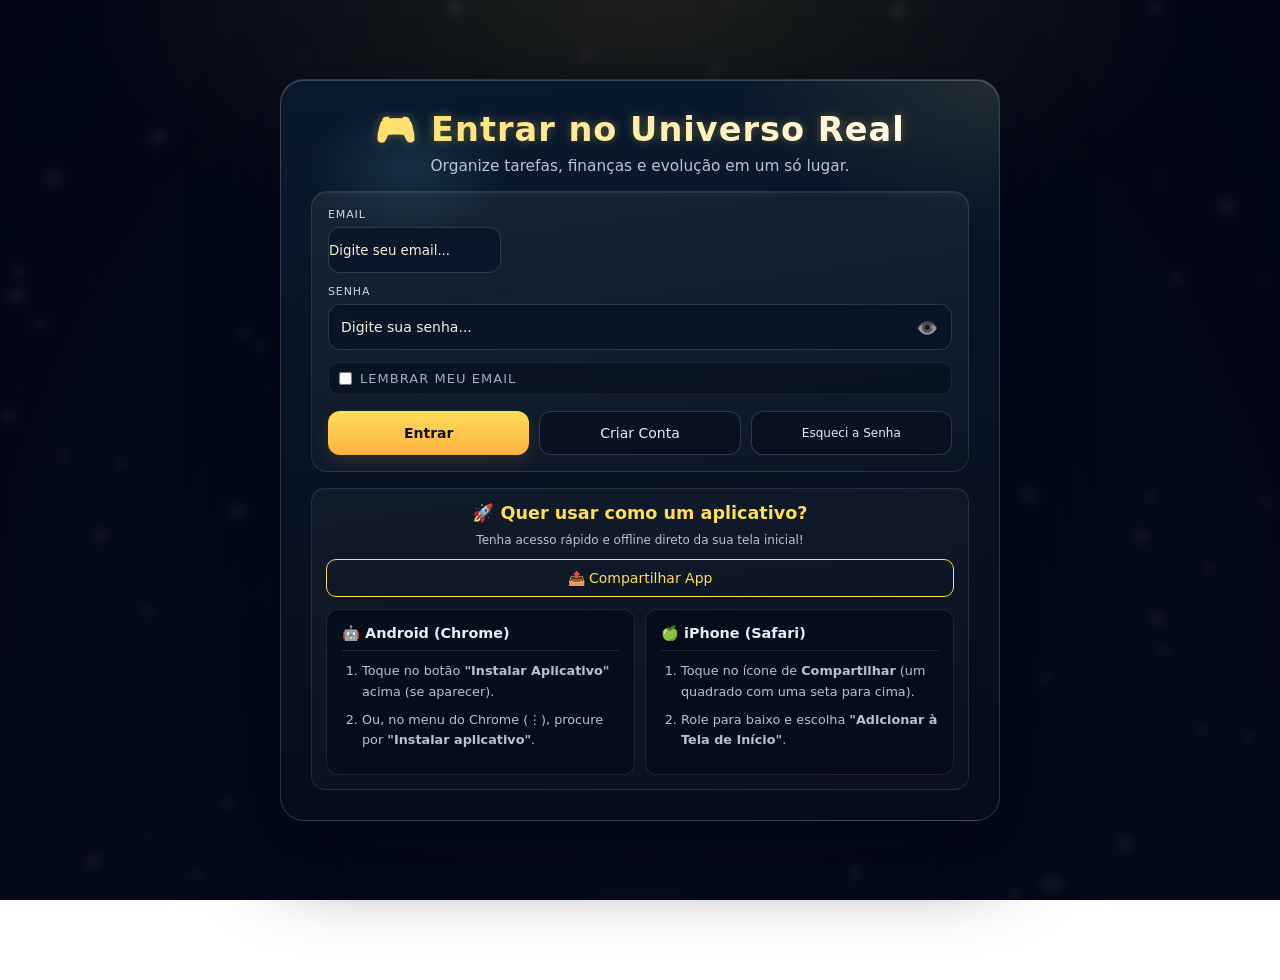
==== commit bc418476: "Corrige rank no telefone, ajuda global e intro inicial" ====
--- a/index.html
+++ b/index.html
@@ -158,12 +158,12 @@
         </div>
 
         <!-- Guia de Instalação PWA -->
-        <div class="install-guide">
-          <h3>🚀 Quer usar como um aplicativo?</h3>
-          <p class="small">Tenha acesso rápido e offline direto da sua tela inicial!</p>
-          
-          <button class="ghost" id="installAppBtn" style="display: none; margin-top: 10px; width: 100%; border: 1px solid var(--success); color: var(--success);">📲 Instalar Aplicativo (Recomendado)</button>
-          <button class="ghost" id="shareAppBtn" style="margin-top: 10px; width: 100%; border: 1px solid var(--accent); color: var(--accent);">📤 Compartilhar App</button>
+        <div class="install-guide">
+          <h3>🚀 Quer usar como um aplicativo?</h3>
+          <p class="small">Tenha acesso rápido e offline direto da sua tela inicial!</p>
+          
+          <button class="ghost" id="installAppBtn" style="display: none; margin-top: 10px; width: 100%; border: 1px solid var(--success); color: var(--success);">📲 Instalar Aplicativo (Recomendado)</button>
+          <button class="ghost" id="shareAppBtn" style="margin-top: 10px; width: 100%; border: 1px solid var(--accent); color: var(--accent);">📤 Compartilhar App</button>
 
           <div class="install-instructions">
             <div class="install-platform">
@@ -310,19 +310,19 @@
           </div>
         </div>
         
-        <!-- Navegação Principal (Desktop) -->
-        <nav class="app-nav">
-          <button class="nav-item tab-btn" data-tab="finance"><span class="nav-icon">💰</span> Finanças</button>
-          <button class="nav-item tab-btn" data-tab="social"><span class="nav-icon">❤️</span> Social</button>
-          <button class="nav-item tab-btn" data-tab="dom"><span class="nav-icon">💼</span> Trabalho</button>
-          <button class="nav-item tab-btn" data-tab="bible"><span class="nav-icon">✝️</span> Bíblia</button>
-          <button class="nav-item tab-btn" data-tab="room"><span class="nav-icon">💬</span> Sala</button>
-          <button class="nav-item tab-btn" data-tab="arena"><span class="nav-icon">🃏</span> Poker</button>
-          <button class="nav-item tab-btn" data-tab="quests"><span class="nav-icon">📜</span> Missões</button>
-          <button class="nav-item active tab-btn" data-tab="hero"><span class="nav-icon">🦸</span> Herói</button>
-          <button class="nav-item tab-btn" data-tab="shop"><span class="nav-icon">🛍️</span> Loja</button>
-          <button class="nav-item tab-btn" data-tab="ia"><span class="nav-icon">🧠</span> IA</button>
-        </nav>
+        <!-- Navegação Principal (Desktop) -->
+        <nav class="app-nav">
+          <button class="nav-item tab-btn" data-tab="finance"><span class="nav-icon">💰</span> Finanças</button>
+          <button class="nav-item tab-btn" data-tab="social"><span class="nav-icon">❤️</span> Social</button>
+          <button class="nav-item tab-btn" data-tab="dom"><span class="nav-icon">💼</span> Trabalho</button>
+          <button class="nav-item tab-btn" data-tab="bible"><span class="nav-icon">✝️</span> Bíblia</button>
+          <button class="nav-item tab-btn" data-tab="room"><span class="nav-icon">💬</span> Sala</button>
+          <button class="nav-item tab-btn" data-tab="arena"><span class="nav-icon">🃏</span> Poker</button>
+          <button class="nav-item tab-btn" data-tab="quests"><span class="nav-icon">📜</span> Missões</button>
+          <button class="nav-item active tab-btn" data-tab="hero"><span class="nav-icon">🦸</span> Herói</button>
+          <button class="nav-item tab-btn" data-tab="shop"><span class="nav-icon">🛍️</span> Loja</button>
+          <button class="nav-item tab-btn" data-tab="ia"><span class="nav-icon">🧠</span> IA</button>
+        </nav>
 
         <!-- Ferramentas e Sistema -->
         <div class="press-start">
@@ -342,47 +342,47 @@
               <span>Abrir Configurações</span>
               <span class="settings-caret">▾</span>
             </button>
-            <div class="settings-panel hidden" id="desktopConfigPanel">
-              <div class="settings-group">
-                <div class="settings-group-title">Conta e App</div>
-                <div class="system-actions">
-                  <button class="save-btn" id="saveBtn">💾 Salvar</button>
-                  <button class="system-btn" id="updateAppBtn" title="Verificar Atualizações">🔄 Atualizar App</button>
-                  <button class="system-btn secondary" id="desktopProfileBtn" title="Editar Perfil">👤 Perfil</button>
-                  <button class="system-btn secondary" id="desktopAdminPanelBtn" style="display:none;" title="Abrir painel de administração">🛡️ Painel Admin</button>
-                  <button class="system-btn secondary" id="watchEditorBtn" title="Abrir editor de templates do relógio">⌚ Relógio</button>
-                </div>
-              </div>
-              <div class="settings-group">
-                <div class="settings-group-title">Backup</div>
-                <div class="system-actions">
-                  <button class="system-btn secondary" id="exportBtn" title="Exportar Backup">📤 Exportar</button>
-                  <button class="system-btn secondary" id="importBtn" title="Importar Backup">📥 Importar</button>
-                  <button class="system-btn secondary" id="restoreBackupBtn" style="display: none;" title="Restaurar">↺ Restaurar</button>
-                  <button class="system-btn secondary" id="installAppBtn2" style="display: none;" title="Instalar">📲 Instalar</button>
-                </div>
-              </div>
-              <div class="settings-group">
-                <div class="settings-group-title">Notificações</div>
-                <div class="system-actions">
-                  <button class="system-btn secondary" id="notifWorkToggleBtn" title="Ativar ou desativar notificação do cronômetro">⏱️ Cronômetro: Ligado</button>
-                  <button class="system-btn secondary" id="notifBillsToggleBtn" title="Ativar ou desativar notificação de contas">📅 Contas: Ligado</button>
-                  <button class="system-btn secondary" id="notifPermissionBtn" title="Permitir notificações no aparelho">🔔 Permitir notificações</button>
-                  <button class="system-btn secondary" id="alarmMusicPickBtn" title="Escolher música personalizada para o alarme">🎵 Música do alarme</button>
-                  <button class="system-btn secondary" id="alarmMusicClearBtn" title="Remover música personalizada do alarme">🧹 Remover música do alarme</button>
-                </div>
-                <div class="small" id="alarmMusicStatusLabel" style="opacity:.75; padding: 4px 2px 0;">Música do alarme: padrão do app.</div>
-              </div>
-              <div class="settings-group">
-                <div class="settings-group-title">Visual</div>
-                <div class="system-actions system-actions--single">
-                  <button class="system-btn secondary" id="starsToggleBtn" title="Ativar ou desativar o fundo estrelado">✨ Fundo: Ligado</button>
-                </div>
-              </div>
-              <div class="small" id="notifStatusLabel" style="opacity:.75; padding: 0 2px;">Notificações configuráveis pelo usuário.</div>
-              <button class="logout-btn" id="logoutBtn">🚪 Sair da Conta</button>
-              <button class="logout-btn" id="resetAccountBtn" style="margin-top: 5px; background: #5e2129; border-color: #f87171;">🗑️ Resetar Conta</button>
-            </div>
+            <div class="settings-panel hidden" id="desktopConfigPanel">
+              <div class="settings-group">
+                <div class="settings-group-title">Conta e App</div>
+                <div class="system-actions">
+                  <button class="save-btn" id="saveBtn">💾 Salvar</button>
+                  <button class="system-btn" id="updateAppBtn" title="Verificar Atualizações">🔄 Atualizar App</button>
+                  <button class="system-btn secondary" id="desktopProfileBtn" title="Editar Perfil">👤 Perfil</button>
+                  <button class="system-btn secondary" id="desktopAdminPanelBtn" style="display:none;" title="Abrir painel de administração">🛡️ Painel Admin</button>
+                  <button class="system-btn secondary" id="watchEditorBtn" title="Abrir editor de templates do relógio">⌚ Relógio</button>
+                </div>
+              </div>
+              <div class="settings-group">
+                <div class="settings-group-title">Backup</div>
+                <div class="system-actions">
+                  <button class="system-btn secondary" id="exportBtn" title="Exportar Backup">📤 Exportar</button>
+                  <button class="system-btn secondary" id="importBtn" title="Importar Backup">📥 Importar</button>
+                  <button class="system-btn secondary" id="restoreBackupBtn" style="display: none;" title="Restaurar">↺ Restaurar</button>
+                  <button class="system-btn secondary" id="installAppBtn2" style="display: none;" title="Instalar">📲 Instalar</button>
+                </div>
+              </div>
+              <div class="settings-group">
+                <div class="settings-group-title">Notificações</div>
+                <div class="system-actions">
+                  <button class="system-btn secondary" id="notifWorkToggleBtn" title="Ativar ou desativar notificação do cronômetro">⏱️ Cronômetro: Ligado</button>
+                  <button class="system-btn secondary" id="notifBillsToggleBtn" title="Ativar ou desativar notificação de contas">📅 Contas: Ligado</button>
+                  <button class="system-btn secondary" id="notifPermissionBtn" title="Permitir notificações no aparelho">🔔 Permitir notificações</button>
+                  <button class="system-btn secondary" id="alarmMusicPickBtn" title="Escolher música personalizada para o alarme">🎵 Música do alarme</button>
+                  <button class="system-btn secondary" id="alarmMusicClearBtn" title="Remover música personalizada do alarme">🧹 Remover música do alarme</button>
+                </div>
+                <div class="small" id="alarmMusicStatusLabel" style="opacity:.75; padding: 4px 2px 0;">Música do alarme: padrão do app.</div>
+              </div>
+              <div class="settings-group">
+                <div class="settings-group-title">Visual</div>
+                <div class="system-actions system-actions--single">
+                  <button class="system-btn secondary" id="starsToggleBtn" title="Ativar ou desativar o fundo estrelado">✨ Fundo: Ligado</button>
+                </div>
+              </div>
+              <div class="small" id="notifStatusLabel" style="opacity:.75; padding: 0 2px;">Notificações configuráveis pelo usuário.</div>
+              <button class="logout-btn" id="logoutBtn">🚪 Sair da Conta</button>
+              <button class="logout-btn" id="resetAccountBtn" style="margin-top: 5px; background: #5e2129; border-color: #f87171;">🗑️ Resetar Conta</button>
+            </div>
           </div>
           <input type="file" id="importFile" accept=".json,application/json" style="display: none;">
         </div>
@@ -401,41 +401,50 @@
               <div class="hero-topline-subtitle">Monitore evolução, poder e conquistas do seu personagem.</div>
             </div>
           </div>
-          <div class="hero-hud-strip">
-            <span class="hero-hud-chip" id="heroPowerChip">⚡ Poder: 0</span>
-            <span class="hero-hud-chip" id="heroRankChip">🏅 Patente: Recruta</span>
-            <span class="hero-hud-chip">⚡ Progressão Ativa</span>
-            <span class="hero-hud-chip">🎯 Missão: Evoluir</span>
-          </div>
-          <div class="hero-rank-showcase" id="heroRankShowcase">
-            <div class="hero-rank-head">
-              <div class="hero-rank-title">🏆 Rank do Herói</div>
-              <div class="hero-rank-status small" id="heroRankStatus">Calculando ranking...</div>
-            </div>
-            <div class="hero-rank-grid">
-              <div class="hero-rank-stat">
-                <span class="hero-rank-stat-label">Posição</span>
-                <strong class="hero-rank-stat-value" id="heroRankPosition">#--</strong>
-              </div>
-              <div class="hero-rank-stat">
-                <span class="hero-rank-stat-label">Pontos de Rank</span>
-                <strong class="hero-rank-stat-value" id="heroRankScore">0</strong>
-              </div>
-            </div>
-            <div class="hero-rank-meta small" id="heroRankMeta">Nível 1 • Poder 0 • Conquistas 0 • Troféus 0</div>
-            <div class="hero-rank-progress">
-              <div class="hero-rank-progress-bar">
-                <div class="hero-rank-progress-fill" id="heroRankProgressFill" style="width:0%"></div>
-              </div>
-              <div class="hero-rank-progress-label small" id="heroRankProgressLabel">0% da faixa atual</div>
-            </div>
-            <div class="hero-rank-top">
-              <div class="hero-rank-top-title small">Top do ranking</div>
-              <div class="hero-rank-top-list" id="heroRankTopList"></div>
-            </div>
-          </div>
-          <div class="hero-card-container">
-            <div class="hero-card-header" id="heroCardHeader"></div>
+          <div class="hero-hud-strip">
+            <span class="hero-hud-chip" id="heroPowerChip">⚡ Poder: 0</span>
+            <span class="hero-hud-chip" id="heroRankChip">🏅 Patente: Recruta</span>
+            <span class="hero-hud-chip">⚡ Progressão Ativa</span>
+            <span class="hero-hud-chip">🎯 Missão: Evoluir</span>
+          </div>
+          <div class="section hero-section" style="margin-top:12px;">
+            <div style="display:flex; align-items:center; justify-content:space-between; gap:10px; flex-wrap:wrap;">
+              <div>
+                <div style="font-weight:800;">📰 Notícias do Admin</div>
+                <div class="small" id="heroNewsInboxHint" style="opacity:.82;">Sem notícias novas.</div>
+              </div>
+              <button class="btn" id="heroNewsInboxBtn" type="button">📰 Caixa de notícias</button>
+            </div>
+          </div>
+          <div class="hero-rank-showcase" id="heroRankShowcase">
+            <div class="hero-rank-head">
+              <div class="hero-rank-title">🏆 Rank do Herói</div>
+              <div class="hero-rank-status small" id="heroRankStatus">Calculando ranking...</div>
+            </div>
+            <div class="hero-rank-grid">
+              <div class="hero-rank-stat">
+                <span class="hero-rank-stat-label">Posição</span>
+                <strong class="hero-rank-stat-value" id="heroRankPosition">#--</strong>
+              </div>
+              <div class="hero-rank-stat">
+                <span class="hero-rank-stat-label">Pontos de Rank</span>
+                <strong class="hero-rank-stat-value" id="heroRankScore">0</strong>
+              </div>
+            </div>
+            <div class="hero-rank-meta small" id="heroRankMeta">Nível 1 • Poder 0 • Conquistas 0 • Troféus 0</div>
+            <div class="hero-rank-progress">
+              <div class="hero-rank-progress-bar">
+                <div class="hero-rank-progress-fill" id="heroRankProgressFill" style="width:0%"></div>
+              </div>
+              <div class="hero-rank-progress-label small" id="heroRankProgressLabel">0% da faixa atual</div>
+            </div>
+            <div class="hero-rank-top">
+              <div class="hero-rank-top-title small">Top do ranking</div>
+              <div class="hero-rank-top-list" id="heroRankTopList"></div>
+            </div>
+          </div>
+          <div class="hero-card-container">
+            <div class="hero-card-header" id="heroCardHeader"></div>
             <div class="hero-card-body">
               <div class="hero-avatar-wrapper">
                 <div class="avatar large" id="avatar">🧑</div>
@@ -481,11 +490,11 @@
             </div>
           </div>
 
-          <div class="hero-lower-grid">
-            <div class="hero-lower-item">
-              <h3 class="hero-title">📈 Registro de XP</h3>
-              <div class="section hero-section">
-                <canvas id="xpChart"></canvas>
+          <div class="hero-lower-grid">
+            <div class="hero-lower-item">
+              <h3 class="hero-title">📈 Registro de XP</h3>
+              <div class="section hero-section">
+                <canvas id="xpChart"></canvas>
               </div>
             </div>
             <div class="hero-lower-item">
@@ -494,22 +503,22 @@
                 <div class="achievements-list" id="achievementsList">
                   <!-- Conquistas serão geradas dinamicamente -->
                 </div>
-              </div>
-            </div>
-          </div>
-
-        </div>
-
-        <!-- Conteúdo da Aba: Loja -->
-        <div id="tab-shop" class="tab-content">
-          <h3>🛍️ Loja</h3>
-          <div class="section hero-section">
-            <div class="small">A loja agora está disponível apenas na página separada.</div>
-            <div class="shop-profile-row" style="margin-top: 12px;">
-              <a class="btn" href="./loja.html">🛍️ Abrir Loja Separada</a>
-            </div>
-          </div>
-        </div>
+              </div>
+            </div>
+          </div>
+
+        </div>
+
+        <!-- Conteúdo da Aba: Loja -->
+        <div id="tab-shop" class="tab-content">
+          <h3>🛍️ Loja</h3>
+          <div class="section hero-section">
+            <div class="small">A loja agora está disponível apenas na página separada.</div>
+            <div class="shop-profile-row" style="margin-top: 12px;">
+              <a class="btn" href="./loja.html">🛍️ Abrir Loja Separada</a>
+            </div>
+          </div>
+        </div>
 
         <!-- Conteúdo da Aba: Missões -->
         <div id="tab-quests" class="tab-content">
@@ -534,26 +543,26 @@
             </div>
           </div>
 
-          <h3>📝 Tarefas Diárias</h3>
-          <div class="section">
-            <div class="task-entry">
-              <div class="task-entry-main">
-                <input type="text" id="taskInput" placeholder="Ex: Beber 2L de água...">
-                <button class="btn" id="addTaskBtn" type="button">Adicionar</button>
-              </div>
-              <div class="task-entry-meta">
-                <input type="date" id="taskDateInput" title="Data da tarefa">
-                <input type="time" id="taskTimeInput" title="Horário da tarefa">
-              </div>
-              <div class="task-entry-actions">
-                <button class="ghost" id="viewTaskHistoryBtn" type="button" title="Ver histórico">📜 Histórico</button>
-                <button class="ghost danger" id="clearAllTasksBtn" type="button" title="Remover todas">🗑️ Limpar</button>
-              </div>
-            </div>
-            <div class="task-list" id="taskList">
-              <!-- Tarefas serão geradas dinamicamente -->
-            </div>
-          </div>
+          <h3>📝 Tarefas Diárias</h3>
+          <div class="section">
+            <div class="task-entry">
+              <div class="task-entry-main">
+                <input type="text" id="taskInput" placeholder="Ex: Beber 2L de água...">
+                <button class="btn" id="addTaskBtn" type="button">Adicionar</button>
+              </div>
+              <div class="task-entry-meta">
+                <input type="date" id="taskDateInput" title="Data da tarefa">
+                <input type="time" id="taskTimeInput" title="Horário da tarefa">
+              </div>
+              <div class="task-entry-actions">
+                <button class="ghost" id="viewTaskHistoryBtn" type="button" title="Ver histórico">📜 Histórico</button>
+                <button class="ghost danger" id="clearAllTasksBtn" type="button" title="Remover todas">🗑️ Limpar</button>
+              </div>
+            </div>
+            <div class="task-list" id="taskList">
+              <!-- Tarefas serão geradas dinamicamente -->
+            </div>
+          </div>
 
           <h3>📖 Diário de Gratidão</h3>
           <div class="section">
@@ -583,18 +592,18 @@
         <div id="tab-finance" class="tab-content">
           <h3>💰 Controle Financeiro</h3>
           <div class="section finance-shell">
-            <div class="finance-hero">
+            <div class="finance-hero">
               <div class="finance-hero-top">
                 <span class="finance-pill">Painel Mensal</span>
                 <span class="finance-pill finance-pill-muted">Calendário ativo</span>
               </div>
-              <div class="finance-hero-balance-wrap">
-                <div class="small finance-hero-subtitle">Saldo Atual</div>
-                <div id="financeBalance" class="finance-hero-balance">R$ 0,00</div>
-                <div class="small" style="margin-top: 6px; opacity: 0.9;">Total de gastos do mês: <strong id="financeExpensesTotal" style="color: var(--danger);">R$ 0,00</strong></div>
-                <div id="financeCurrentMonthLabel" class="small finance-hero-month">Mês selecionado: -</div>
-                <div id="financeCarryOverLabel" class="small" style="margin-top: 4px; opacity: 0.82;">Saldo trazido do mês anterior: R$ 0,00</div>
-              </div>
+              <div class="finance-hero-balance-wrap">
+                <div class="small finance-hero-subtitle">Saldo Atual</div>
+                <div id="financeBalance" class="finance-hero-balance">R$ 0,00</div>
+                <div class="small" style="margin-top: 6px; opacity: 0.9;">Total de gastos do mês: <strong id="financeExpensesTotal" style="color: var(--danger);">R$ 0,00</strong></div>
+                <div id="financeCurrentMonthLabel" class="small finance-hero-month">Mês selecionado: -</div>
+                <div id="financeCarryOverLabel" class="small" style="margin-top: 4px; opacity: 0.82;">Saldo trazido do mês anterior: R$ 0,00</div>
+              </div>
               <div class="finance-month-toolbar">
                 <label class="small finance-month-label" for="financeMonthPicker">Mês de referência</label>
                 <div class="finance-month-controls">
@@ -603,48 +612,48 @@
                   <button class="ghost finance-month-step" id="financeMonthNextBtn" title="Próximo mês" aria-label="Próximo mês">▶</button>
                   <button class="ghost finance-month-btn" id="financeMonthApplyBtn">📅 Ir para mês</button>
                 </div>
-              </div>
-            </div>
-            <div class="form-row" style="justify-content: flex-end; margin-top: 10px;">
-              <button class="ghost" id="exportFinancesPdfBtn" type="button" style="width:auto; padding: 8px 12px;">📄 Exportar Finanças (PDF)</button>
-            </div>
-
-            <div style="margin-top: 14px; margin-bottom: 10px; border-top: 1px solid rgba(255,255,255,0.1); padding-top: 12px;">
-              <div style="display:flex; align-items:center; justify-content:space-between; gap:8px; margin-bottom: 8px;">
-                <div>
-                  <div class="small" style="opacity:0.8;">🏦 Cofrinho</div>
-                  <div id="financeSavingsTotal" style="font-size: 1.1rem; font-weight: 700; color: var(--accent);">R$ 0,00</div>
-                  <div id="financeSavingsGoalText" class="small" style="opacity:0.8;">Meta: não definida</div>
-                </div>
-              </div>
-              <div class="progress-bar" style="margin-bottom: 8px;">
-                <div class="progress-fill" id="financeSavingsProgress" style="width: 0%; background: #4ade80;"></div>
-              </div>
-              <div class="form-row" style="margin-bottom: 8px;">
-                <input type="text" inputmode="decimal" id="financeSavingsValue" placeholder="Valor para guardar/retirar" style="flex:2;">
-                <button class="ghost" id="financeSavingsAddBtn" style="width:auto;">Guardar</button>
-                <button class="ghost danger" id="financeSavingsWithdrawBtn" style="width:auto;">Retirar</button>
-              </div>
-              <div class="form-row" style="margin-bottom: 6px;">
-                <input type="text" inputmode="decimal" id="financeSavingsGoalInput" placeholder="Meta do cofrinho (R$)" style="flex:2;">
-                <button class="ghost" id="financeSavingsSetGoalBtn" style="width:auto;">Meta</button>
-              </div>
-              <div id="financeSavingsHistory" style="display:flex; flex-direction:column; gap:4px;"></div>
-            </div>
-
-            <div class="form-row finance-entry-row">
-              <div style="flex: 2;">
-                <input type="text" id="financeDesc" placeholder="Descrição (ex: Salário, Mercado)">
+              </div>
+            </div>
+            <div class="form-row" style="justify-content: flex-end; margin-top: 10px;">
+              <button class="ghost" id="exportFinancesPdfBtn" type="button" style="width:auto; padding: 8px 12px;">📄 Exportar Finanças (PDF)</button>
+            </div>
+
+            <div style="margin-top: 14px; margin-bottom: 10px; border-top: 1px solid rgba(255,255,255,0.1); padding-top: 12px;">
+              <div style="display:flex; align-items:center; justify-content:space-between; gap:8px; margin-bottom: 8px;">
+                <div>
+                  <div class="small" style="opacity:0.8;">🏦 Cofrinho</div>
+                  <div id="financeSavingsTotal" style="font-size: 1.1rem; font-weight: 700; color: var(--accent);">R$ 0,00</div>
+                  <div id="financeSavingsGoalText" class="small" style="opacity:0.8;">Meta: não definida</div>
+                </div>
+              </div>
+              <div class="progress-bar" style="margin-bottom: 8px;">
+                <div class="progress-fill" id="financeSavingsProgress" style="width: 0%; background: #4ade80;"></div>
+              </div>
+              <div class="form-row" style="margin-bottom: 8px;">
+                <input type="text" inputmode="decimal" id="financeSavingsValue" placeholder="Valor para guardar/retirar" style="flex:2;">
+                <button class="ghost" id="financeSavingsAddBtn" style="width:auto;">Guardar</button>
+                <button class="ghost danger" id="financeSavingsWithdrawBtn" style="width:auto;">Retirar</button>
+              </div>
+              <div class="form-row" style="margin-bottom: 6px;">
+                <input type="text" inputmode="decimal" id="financeSavingsGoalInput" placeholder="Meta do cofrinho (R$)" style="flex:2;">
+                <button class="ghost" id="financeSavingsSetGoalBtn" style="width:auto;">Meta</button>
+              </div>
+              <div id="financeSavingsHistory" style="display:flex; flex-direction:column; gap:4px;"></div>
+            </div>
+
+            <div class="form-row finance-entry-row">
+              <div style="flex: 2;">
+                <input type="text" id="financeDesc" placeholder="Descrição (ex: Salário, Mercado)">
               </div>
               <div style="flex: 1;">
                 <input type="text" inputmode="decimal" id="financeValue" placeholder="R$ 0,00">
               </div>
             </div>
-            <div class="form-row finance-entry-row finance-entry-actions">
-              <select id="financeType" style="flex: 1;">
-                <option value="expense">Despesa</option>
-                <option value="income">Receita</option>
-              </select>
+            <div class="form-row finance-entry-row finance-entry-actions">
+              <select id="financeType" style="flex: 1;">
+                <option value="expense">Despesa</option>
+                <option value="income">Receita</option>
+              </select>
               <select id="financeCategory" style="flex: 1;">
                 <option value="Outros">Outros</option>
                 <option value="Alimentação">Alimentação</option>
@@ -655,16 +664,16 @@
                 <option value="Extra">Extra</option>
               </select>
               <button class="ghost" id="addFinanceCategoryBtn" style="width:auto; padding: 8px 10px;" title="Adicionar categoria">➕</button>
-              <button class="ghost" id="removeFinanceCategoryBtn" style="width:auto; padding: 8px 10px;" title="Remover categoria">-</button>
-              <button class="btn" id="addFinanceBtn" style="width: auto;">+</button>
-            </div>
-            <div class="form-row finance-entry-row finance-entry-installments">
-              <input type="text" id="financeInstallmentInfo" placeholder="Parcelado (opcional): ex. 3/12" style="flex:1;">
-              <input type="text" inputmode="decimal" id="financeInstallmentTotalValue" placeholder="Valor total da conta (opcional)" style="flex:1;">
-            </div>
-
-            <!-- Meta Financeira -->
-            <div style="margin-top: 20px; margin-bottom: 10px; border-top: 1px solid rgba(255,255,255,0.1); padding-top: 15px;">
+              <button class="ghost" id="removeFinanceCategoryBtn" style="width:auto; padding: 8px 10px;" title="Remover categoria">-</button>
+              <button class="btn" id="addFinanceBtn" style="width: auto;">+</button>
+            </div>
+            <div class="form-row finance-entry-row finance-entry-installments">
+              <input type="text" id="financeInstallmentInfo" placeholder="Parcelado (opcional): ex. 3/12" style="flex:1;">
+              <input type="text" inputmode="decimal" id="financeInstallmentTotalValue" placeholder="Valor total da conta (opcional)" style="flex:1;">
+            </div>
+
+            <!-- Meta Financeira -->
+            <div style="margin-top: 20px; margin-bottom: 10px; border-top: 1px solid rgba(255,255,255,0.1); padding-top: 15px;">
               <div class="form-row">
                 <input type="text" inputmode="decimal" id="financeGoalInput" placeholder="Definir Meta (R$)" style="flex: 2;">
                 <button class="btn" id="setFinanceGoalBtn" style="flex: 1;">🎯 Definir</button>
@@ -763,7 +772,7 @@
 
         <!-- Conteúdo da Aba: IA -->
         <div id="tab-ia" class="tab-content">
-          <h3>🧠 Central de IA</h3>
+          <h3>🧠 Central de IA</h3>
           <div class="section ia-hub-shell">
             <div class="ia-hub-headline">
               <div>
@@ -786,7 +795,7 @@
 
                 <label>Provedor</label>
                 <select id="iaProviderSelect">
-                  <option value="local_offline">LLM Local (APK sem internet)</option>
+                  <option value="local_offline">LLM Local (APK sem internet)</option>
                   <option value="chatgpt_web">ChatGPT Web (chatgpt.com)</option>
                   <option value="copilot_web">Microsoft Copilot (copilot.microsoft.com)</option>
                 </select>
@@ -812,10 +821,10 @@
                 </div>
 
                 <label style="margin-top:8px;">Configuração local</label>
-                <input type="password" id="iaApiKeyInput" placeholder="Não usado no modo local/sem internet">
+                <input type="password" id="iaApiKeyInput" placeholder="Não usado no modo local/sem internet">
                 <div class="form-row" style="margin-top:8px;">
-                  <button class="ghost" id="iaSaveProviderBtn" type="button" style="flex:1;">💾 Salvar Config</button>
-                  <button class="ghost" id="iaOpenNovoBtn" type="button" style="flex:1;">🌐 Abrir Provedor</button>
+                  <button class="ghost" id="iaSaveProviderBtn" type="button" style="flex:1;">💾 Salvar Config</button>
+                  <button class="ghost" id="iaOpenNovoBtn" type="button" style="flex:1;">🌐 Abrir Provedor</button>
                 </div>
               </div>
 
@@ -823,9 +832,9 @@
                 <label>Prompt / Instrução</label>
                 <textarea id="iaPromptInput" rows="6" placeholder="Digite o prompt que quer enviar para a IA..."></textarea>
                 <div class="form-row" style="margin-top:8px;">
-                  <button class="btn" id="iaGenerateBtn" type="button" style="flex:1;">⚡ Gerar Resposta</button>
-                  <button class="ghost" id="iaSendExternalBtn" type="button" style="flex:1;">📤 Enviar Externo</button>
-                  <button class="ghost" id="iaUseOracleBtn" type="button" style="flex:1;">🤖 Usar Assistente</button>
+                  <button class="btn" id="iaGenerateBtn" type="button" style="flex:1;">⚡ Gerar Resposta</button>
+                  <button class="ghost" id="iaSendExternalBtn" type="button" style="flex:1;">📤 Enviar Externo</button>
+                  <button class="ghost" id="iaUseOracleBtn" type="button" style="flex:1;">🤖 Usar Assistente</button>
                 </div>
               </div>
             </div>
@@ -869,316 +878,319 @@
         </div>
 
 
-        <!-- Conteúdo da Aba: Sala -->
-        <div id="tab-room" class="tab-content">
-          <div class="section room-chat-section">
-            <div class="room-chat-header">
-              <div class="room-wa-contact">
-                <div class="room-wa-avatar" aria-hidden="true">👥</div>
-                <div class="room-wa-meta">
-                  <strong>Sala dos Jogadores</strong>
-                  <span>Conversa em tempo real</span>
-                </div>
-              </div>
-              <div class="room-chat-header-right">
-                <button
-                  class="room-header-call-btn"
-                  id="playerRoomCallBtn"
-                  type="button"
-                  aria-label="Ligação da sala"
-                  title="Ligação da sala"
-                >📞</button>
-                <button
-                  class="room-header-music-btn"
-                  id="playerRoomMusicBtn"
-                  type="button"
-                  aria-label="Tocar música da sala"
-                  title="Tocar música da sala"
-                >▶️</button>
-                <div id="playerRoomStatus" class="room-status offline">Sem internet</div>
-                <button
-                  class="room-header-menu-btn"
-                  id="playerRoomExtrasToggleBtn"
-                  type="button"
-                  aria-label="Abrir recursos da sala"
-                  aria-expanded="false"
-                  title="Recursos da sala"
-                >⋮</button>
-              </div>
-            </div>
-            <div id="playerRoomMessages" class="room-messages">
-              <div class="small">Entre na sala para começar a conversar.</div>
-            </div>
-            <div class="room-input-row room-compose-row">
-              <button class="room-icon-btn room-picker-btn" id="playerRoomEmojiToggleBtn" type="button" aria-label="Abrir emojis" title="Emojis">😀</button>
-              <button class="room-icon-btn room-picker-btn" id="playerRoomStickerToggleBtn" type="button" aria-label="Abrir imagens" title="Imagens">🖼️</button>
-              <input type="text" id="playerRoomInput" placeholder="Escreva sua mensagem..." maxlength="500">
-              <button class="room-icon-btn room-audio-send-btn" id="playerRoomAudioBtn" type="button" aria-label="Gravar áudio" title="Áudio">🎙️</button>
-              <button class="room-send-arrow" id="playerRoomSendBtn" type="button" aria-label="Enviar mensagem" title="Enviar">➤</button>
-            </div>
-            <div class="room-quick-actions" id="playerRoomQuickActions">
-              <button class="room-media-btn room-media-btn-primary" id="playerRoomImageStickerBtn" type="button">🖼️ Foto</button>
-              <button class="room-media-btn room-media-btn-primary" id="playerRoomGifVideoBtn" type="button">🎥 Vídeo</button>
-              <button class="room-media-btn room-media-btn-primary room-media-btn-love" id="playerRoomBlessBtn" type="button">🛡️ Forca Guerreiro</button>
-              <button class="room-media-btn room-media-btn-primary" id="playerRoomAnimatedStickerBtn" type="button">✨ Figurinha GIF</button>
-            </div>
-            <div id="playerRoomEmojiPanel" class="room-picker-panel hidden"></div>
-            <div id="playerRoomStickerPanel" class="room-picker-panel hidden"></div>
-            <div id="playerRoomExtrasPanel" class="room-extras-panel hidden">
-              <div class="small" style="opacity:0.85;">Atalhos de mídia ficam logo abaixo da caixa de mensagem.</div>
-              <div class="room-profile-tools">
-                <button class="room-media-btn" id="setProfilePhotoBtn" type="button">🔒 Foto de Perfil</button>
-                <button class="room-media-btn" id="clearProfilePhotoBtn" type="button">🧹 Remover Foto</button>
-              </div>
-              <div class="small room-profile-photo-hint" id="profilePhotoHint">Bloqueado: compre na loja para ativar foto social.</div>
-              <img id="profilePhotoPreview" class="room-profile-photo-preview" alt="Prévia da foto de perfil social">
-              <div id="playerRoomRecordStatus" class="room-record-status hidden">Gravando áudio...</div>
-              <div id="playerRoomCallStatus" class="room-call-status hidden">Ligação inativa</div>
-              <div class="room-actions">
-                <button class="ghost" id="playerRoomReconnectBtn" type="button">Reconectar</button>
-                <button class="ghost danger" id="playerRoomClearBtn" type="button">Limpar local</button>
-              </div>
-            </div>
-            <audio id="playerRoomMusicAudio" loop preload="metadata" playsinline hidden></audio>
-            <audio id="playerRoomCallRemoteAudio" autoplay playsinline hidden></audio>
-            <input type="file" id="profilePhotoInput" accept="image/*" hidden>
-            <input type="file" id="playerRoomImageStickerInput" accept="image/*" hidden>
-            <input type="file" id="playerRoomAudioCaptureInput" accept="audio/*" capture hidden>
-            <input type="file" id="playerRoomGifVideoInput" accept="video/mp4,video/webm,video/3gpp,video/quicktime" hidden>
-          </div>
-        </div>
-
-        <!-- Conteúdo da Aba: Arena PvP -->
-        <div id="tab-arena" class="tab-content">
-          <h3>🃏 Mesa de Poker</h3>
-          <div class="section poker-shell">
-            <div class="poker-head">
-              <div>
-                <div class="poker-title">🃏 Mesa de Poker Texas Hold'em</div>
-                <div class="small">Modo clássico com 2 cartas na mão, pote e estágios reais da rodada. Mesa online com até 7 jogadores.</div>
-              </div>
-              <div class="poker-status">
-                <div class="poker-status-top">
-                  <div id="pokerStageLabel">Aguardando</div>
-                  <button
-                    class="arena-music-btn"
-                    id="arenaMusicBtn"
-                    type="button"
-                    aria-label="Tocar música da arena"
-                    title="Tocar música da arena"
-                  >▶️</button>
-                </div>
-                <div class="small">Pote: <strong id="pokerPotValue">🪙 0</strong></div>
-              </div>
-            </div>
-            <div class="poker-chip-store" id="pokerChipStore">
-              <div class="poker-chip-store-balance">
-                <div class="small">Suas moedas: <strong id="pokerShopCoinsValue">0</strong></div>
-                <div class="small">Suas fichas: <strong id="pokerChipBalanceValue">0</strong></div>
-              </div>
-              <div class="poker-chip-store-actions">
-                <button class="ghost" id="pokerBuyPackBronzeBtn" type="button">🪙 100 → +1.000 fichas</button>
-                <button class="ghost" id="pokerBuyPackSilverBtn" type="button">🪙 250 → +3.000 fichas</button>
-                <button class="ghost" id="pokerBuyPackGoldBtn" type="button">🪙 450 → +6.000 fichas</button>
-                <button class="ghost" id="pokerExchangeChipsBtn" type="button">🎟️ 1.000 fichas → +70 moedas</button>
-              </div>
-              <div class="small" id="pokerChipStoreHint">Compre fichas para jogar. A rodada inicia apenas com fichas disponíveis.</div>
-            </div>
-            <div class="poker-table">
-              <div class="poker-table-coins-layer" id="pokerTableCoinsLayer" aria-hidden="true"></div>
-              <div class="poker-seat enemy poker-seat-top">
-                <div class="small" id="pokerOpponentLabel">CPU</div>
-                <div id="pokerCpuChips">Saldo: 0</div>
-                <div class="small" id="pokerCpuBet">Aposta: 0</div>
-              </div>
-              <div class="small poker-seat-label">Mão da CPU</div>
-              <div id="pokerCpuCards" class="poker-cards-row poker-cards-top"></div>
-
-              <div class="poker-board">
-                <div class="small poker-table-label">Mesa</div>
-                <div id="pokerCommunityCards" class="poker-cards-row poker-cards-community"></div>
-              </div>
-
-              <div class="small poker-seat-label">Sua mão</div>
-              <div id="pokerPlayerCards" class="poker-cards-row poker-cards-bottom"></div>
-              <div class="poker-seat poker-seat-bottom">
-                <div class="small" id="pokerPlayerLabel">Você</div>
-                <div id="pokerPlayerChips">Saldo: 0</div>
-                <div class="small" id="pokerPlayerBet">Aposta: 0</div>
-              </div>
-            </div>
-            <div class="poker-table-players-list hidden" id="pokerTablePlayersList"></div>
-            <div class="small" id="pokerHintText">Inicie uma rodada para começar a jogar.</div>
-            <div class="small" id="pokerActionText"></div>
-            <div class="poker-controls">
-              <button class="btn" id="pokerNewHandBtn" type="button">🃏 Nova Rodada</button>
-              <button class="ghost danger" id="pokerFoldBtn" type="button">Desistir</button>
-              <button class="ghost" id="pokerCheckBtn" type="button">Passar</button>
-              <button class="ghost" id="pokerCallBtn" type="button">Pagar</button>
-              <input type="number" id="pokerRaiseInput" value="50" min="1" step="10" inputmode="numeric">
-              <button class="ghost" id="pokerRaiseBtn" type="button">Aumentar</button>
-            </div>
-            <div class="small poker-help-legend" id="pokerHelpLegend">🃏 começa rodada • ❌ desistir • ✋ passar • 💰 pagar • ⬆️ aumentar</div>
-            <div class="poker-mode-row">
-              <button class="ghost active" id="pokerModeOfflineBtn" type="button">🤖 Offline</button>
-              <button class="ghost" id="pokerModeOnlineBtn" type="button">🌐 Online</button>
-            </div>
-            <div class="poker-difficulty-row">
-              <span class="small poker-difficulty-label">Dificuldade da CPU:</span>
-              <button class="ghost" id="pokerDiffEasyBtn" type="button">Fácil</button>
-              <button class="ghost active" id="pokerDiffNormalBtn" type="button">Médio</button>
-              <button class="ghost" id="pokerDiffHardBtn" type="button">Difícil</button>
-            </div>
-            <div class="poker-online-panel hidden" id="pokerOnlinePanel">
-              <div class="poker-online-head">
-                <span class="small" id="pokerOnlineStatus">Sem internet para o Pôquer on-line.</span>
-                <button class="ghost" id="pokerOnlineConnectBtn" type="button" style="width:auto;">🚪 Entrar na Sala On-line</button>
-              </div>
-              <div class="poker-online-head" style="margin-top:4px;">
-                <button class="ghost" id="pokerClaimCoinsBtn" type="button" style="width:auto;">🎁 Resgatar 100 Moedas (1x)</button>
-                <span class="small" id="pokerClaimInfoText">Como ganhar moedas: jogando no Poker, passando de nível e em possíveis eventos. Essas moedas podem ser usadas nos jogos e na loja. Use com sabedoria.</span>
-              </div>
-              <div class="poker-online-head" style="margin-top:4px;">
-                <button class="ghost" id="pokerSendInviteChatBtn" type="button" style="width:auto;">📣 Enviar convite no chat</button>
-                <span class="small">Envia um convite na Sala dos Jogadores para chamar mais gente para o Poker online.</span>
-              </div>
-              <div class="poker-online-invite hidden" id="pokerOnlineInvite"></div>
-              <div class="poker-online-players" id="pokerOnlinePlayersList">
-                <div class="small">Conecte para ver jogadores on-line.</div>
-              </div>
-            </div>
-          </div>
-          <audio id="arenaMusicAudio" loop preload="metadata" playsinline hidden></audio>
-          <div class="section arena-shell hidden" aria-hidden="true">
-            <div class="arena-hero-banner">
-              <div>
-                <div class="arena-kicker">Arena do Reino</div>
-                <div class="arena-title">Duelo de Cartas Tático + PvP na internet</div>
-                <div class="small arena-subtitle">Estilo clássico de duelo: monstros, magias e armadilhas. Treine offline contra a máquina ou desafie jogadores online.</div>
-              </div>
-              <div class="arena-status-pill" id="arenaStatus">Sem internet</div>
-            </div>
-
-            <div class="arena-mode-switch">
-              <button class="ghost active" id="arenaModeCardsBtn" type="button">🎴 Duelo Offline</button>
-              <button class="ghost" id="arenaModePvpBtn" type="button">⚔️ PvP na Internet</button>
-            </div>
-
-            <div id="arenaCardsPanel" class="arena-mode-panel">
-              <div class="arena-grid">
-                <div class="arena-card">
-                  <div class="arena-card-title">🧬 Deck do Duelista</div>
-                  <div id="arenaStatsSummary" class="arena-stats-summary"></div>
-                  <div class="small" id="arenaRankSummary">Sua estratégia ainda não foi calculada.</div>
-                  <div class="small arena-offline-deck-summary" id="arenaOfflineDeckSummary">Seus atributos reforçam monstros, magias e vida do duelista.</div>
-                </div>
-
-                <div class="arena-card">
-                  <div class="arena-card-title">📘 Regras de Treino</div>
-                  <div id="arenaRecordSummary" class="arena-record-summary">Internet 0-0 • Sem internet 0-0</div>
-                  <div class="small" id="arenaOfflineRewardHint">Treino offline com estilo clássico: 1 invocação normal por turno e armadilhas reativas.</div>
-                  <div class="arena-offline-difficulty">
-                    <div class="small">Dificuldade do treino</div>
-                    <div class="arena-actions-row arena-difficulty-row">
-                      <button class="ghost" id="arenaOfflineDiffEasyBtn" type="button">😊 Fácil</button>
-                      <button class="ghost active" id="arenaOfflineDiffNormalBtn" type="button">⚖️ Normal</button>
-                      <button class="ghost" id="arenaOfflineDiffHardBtn" type="button">🔥 Difícil</button>
-                      <button class="ghost" id="arenaOfflineDiffInsaneBtn" type="button">💀 Insano</button>
-                    </div>
-                  </div>
-                  <div class="arena-actions-row">
-                    <button class="btn" id="arenaOfflineNewBtn" type="button">🎴 Iniciar Duelo Offline</button>
-                    <button class="ghost" id="arenaOfflineBattleBtn" type="button">⚔️ Fase de Batalha</button>
-                    <button class="ghost" id="arenaOfflinePowerBtn" type="button">💥 Poder do Herói</button>
-                    <button class="ghost" id="arenaOfflineEndTurnBtn" type="button">➡️ Encerrar Turno</button>
-                  </div>
-                  <div class="small" id="arenaOfflinePowerHint">Seu poder especial carrega por turno. Use no momento certo.</div>
-                  <div class="small arena-offline-selected" id="arenaOfflineSelectedCard">Selecione uma carta da mão. Monstros entram em preparação no turno em que são invocados.</div>
-                </div>
-              </div>
-
-              <div class="arena-cardboard">
-                <div class="arena-cardboard-head">
-                  <div class="arena-card-title">🏰 Campo de Batalha</div>
-                  <div class="small arena-offline-phase-indicator" id="arenaOfflineTurnLabel">Inicie um duelo offline para enfrentar a máquina.</div>
-                </div>
-                <div class="arena-board-heroes">
-                  <div class="arena-board-hero enemy" id="arenaOfflineEnemyHero"></div>
-                  <div class="arena-board-divider">X</div>
-                  <div class="arena-board-hero player" id="arenaOfflinePlayerHero"></div>
-                </div>
-                <div class="small" id="arenaOfflineLaneHint">Cada zona recebe um bônus tático aleatório a cada partida.</div>
-                <div class="arena-offline-lanes" id="arenaOfflineLanes">
-                  <div class="small">Sem duelo ativo. Toque em "Iniciar Duelo Offline".</div>
-                </div>
-                <div class="arena-offline-hand-wrap">
-                  <div class="arena-card-title">🖐️ Sua mão</div>
-                  <div class="arena-offline-hand" id="arenaOfflineHand">
-                    <div class="small">As cartas da sua mão aparecerão aqui.</div>
-                  </div>
-                </div>
-                <div id="arenaOfflineLog" class="arena-battle-log">
-                  <div class="small">As jogadas do duelo aparecerão aqui.</div>
-                </div>
-              </div>
-            </div>
-
-            <div id="arenaPvpPanel" class="arena-mode-panel hidden">
-              <div class="arena-grid">
-                <div class="arena-card">
-                  <div class="arena-card-title">🧬 Estratégia de Combate</div>
-                  <div class="small">Seu PvP rápido ainda usa os atributos do herói diretamente.</div>
-                  <div class="arena-actions-row" style="margin-top: 10px;">
-                    <button class="ghost" id="arenaConnectBtn" type="button">Conectar Arena</button>
-                    <button class="ghost" id="arenaQueueBtn" type="button">Procurar Duelo</button>
-                  </div>
-                </div>
-
-                <div class="arena-card">
-                  <div class="arena-card-title">🏆 Histórico PvP</div>
-                  <div class="small" id="arenaRewardHint">Vitórias na Arena dão XP, moedas e prestígio.</div>
-                </div>
-              </div>
-
-              <div class="arena-online-card">
-                <div class="arena-card-title">🛰️ Jogadores na Internet</div>
-                <div class="small">Desafie outro jogador conectado para um duelo rápido em turnos.</div>
-                <div id="arenaPlayersList" class="arena-players-list">
-                  <div class="small">Conecte-se à Arena para ver os jogadores na internet.</div>
-                </div>
-              </div>
-
-              <div class="arena-match-card">
-                <div class="arena-match-head">
-                  <div class="arena-card-title">🔥 Duelo Atual</div>
-                  <div class="small" id="arenaTurnLabel">Sem duelo ativo.</div>
-                </div>
-                <div id="arenaIncomingChallenge" class="arena-invite hidden"></div>
-                <div id="arenaBattleStage" class="arena-battle-stage hidden">
-                  <div class="arena-fighters">
-                    <div class="arena-fighter" id="arenaFighterSelf"></div>
-                    <div class="arena-versus">X</div>
-                    <div class="arena-fighter" id="arenaFighterOpponent"></div>
-                  </div>
-                  <div class="arena-actions-row arena-battle-actions">
-                    <button class="btn" id="arenaAttackBtn" type="button">⚔️ Ataque</button>
-                    <button class="ghost" id="arenaSkillBtn" type="button">✨ Habilidade</button>
-                    <button class="ghost" id="arenaDefendBtn" type="button">🛡️ Defender</button>
-                    <button class="ghost danger" id="arenaSurrenderBtn" type="button">🏳️ Render</button>
-                  </div>
-                </div>
-                <div id="arenaBattleEmpty" class="small">Nenhum duelo iniciado. Escolha um jogador na internet ou entre na fila.</div>
-                <div id="arenaBattleLog" class="arena-battle-log">
-                  <div class="small">As ações da Arena aparecerão aqui.</div>
-                </div>
-              </div>
-            </div>
-          </div>
-        </div>
-
-
-        <!-- Conteúdo da Aba: Social -->
-        <div id="tab-social" class="tab-content">
+        <!-- Conteúdo da Aba: Sala -->
+        <div id="tab-room" class="tab-content">
+          <div class="section room-chat-section">
+            <div class="room-chat-header">
+              <div class="room-wa-contact">
+                <div class="room-wa-avatar" aria-hidden="true">👥</div>
+                <div class="room-wa-meta">
+                  <strong>Sala dos Jogadores</strong>
+                  <span>Conversa em tempo real</span>
+                </div>
+              </div>
+              <div class="room-chat-header-right">
+                <button
+                  class="room-header-call-btn"
+                  id="playerRoomCallBtn"
+                  type="button"
+                  aria-label="Ligação da sala"
+                  title="Ligação da sala"
+                >📞</button>
+                <button
+                  class="room-header-music-btn"
+                  id="playerRoomMusicBtn"
+                  type="button"
+                  aria-label="Tocar música da sala"
+                  title="Tocar música da sala"
+                >▶️</button>
+                <div id="playerRoomStatus" class="room-status offline">Sem internet</div>
+                <button
+                  class="room-header-menu-btn"
+                  id="playerRoomExtrasToggleBtn"
+                  type="button"
+                  aria-label="Abrir recursos da sala"
+                  aria-expanded="false"
+                  title="Recursos da sala"
+                >⋮</button>
+              </div>
+            </div>
+            <div id="playerRoomMessages" class="room-messages">
+              <div class="small">Entre na sala para começar a conversar.</div>
+            </div>
+            <div class="room-input-row room-compose-row">
+              <button class="room-icon-btn room-picker-btn" id="playerRoomEmojiToggleBtn" type="button" aria-label="Abrir emojis" title="Emojis">😀</button>
+              <button class="room-icon-btn room-picker-btn" id="playerRoomStickerToggleBtn" type="button" aria-label="Abrir imagens" title="Imagens">🖼️</button>
+              <input type="text" id="playerRoomInput" placeholder="Escreva sua mensagem..." maxlength="500">
+              <button class="room-icon-btn room-audio-send-btn" id="playerRoomAudioBtn" type="button" aria-label="Gravar áudio" title="Áudio">🎙️</button>
+              <button class="room-send-arrow" id="playerRoomSendBtn" type="button" aria-label="Enviar mensagem" title="Enviar">➤</button>
+            </div>
+            <div class="room-quick-actions" id="playerRoomQuickActions">
+              <button class="room-media-btn room-media-btn-primary" id="playerRoomImageStickerBtn" type="button">🖼️ Foto</button>
+              <button class="room-media-btn room-media-btn-primary" id="playerRoomGifVideoBtn" type="button">🎥 Vídeo</button>
+              <button class="room-media-btn room-media-btn-primary room-media-btn-love" id="playerRoomBlessBtn" type="button">🛡️ Forca Guerreiro</button>
+              <button class="room-media-btn room-media-btn-primary" id="playerRoomAnimatedStickerBtn" type="button">✨ Figurinha GIF</button>
+            </div>
+            <div id="playerRoomEmojiPanel" class="room-picker-panel hidden"></div>
+            <div id="playerRoomStickerPanel" class="room-picker-panel hidden"></div>
+            <div id="playerRoomExtrasPanel" class="room-extras-panel hidden">
+              <div class="small" style="opacity:0.85;">Atalhos de mídia ficam logo abaixo da caixa de mensagem.</div>
+              <div class="room-profile-tools">
+                <button class="room-media-btn" id="setProfilePhotoBtn" type="button">🔒 Foto de Perfil</button>
+                <button class="room-media-btn" id="clearProfilePhotoBtn" type="button">🧹 Remover Foto</button>
+                <button class="room-media-btn" id="playerRoomNewsInboxBtn" type="button">📰 Caixa de notícias</button>
+              </div>
+              <div class="small room-profile-photo-hint" id="playerRoomNewsInboxHint">Sem notícias novas.</div>
+              <div class="small room-profile-photo-hint" id="profilePhotoHint">Bloqueado: compre na loja para ativar foto social.</div>
+              <img id="profilePhotoPreview" class="room-profile-photo-preview" alt="Prévia da foto de perfil social">
+              <div id="playerRoomRecordStatus" class="room-record-status hidden">Gravando áudio...</div>
+              <div id="playerRoomCallStatus" class="room-call-status hidden">Ligação inativa</div>
+              <div class="room-actions">
+                <button class="ghost" id="playerRoomReconnectBtn" type="button">Reconectar</button>
+                <button class="ghost danger" id="playerRoomClearBtn" type="button">Limpar local</button>
+              </div>
+            </div>
+            <audio id="playerRoomMusicAudio" loop preload="metadata" playsinline hidden></audio>
+            <audio id="playerRoomCallRemoteAudio" autoplay playsinline hidden></audio>
+            <input type="file" id="profilePhotoInput" accept="image/*" hidden>
+            <input type="file" id="playerRoomImageStickerInput" accept="image/*" hidden>
+            <input type="file" id="playerRoomAudioCaptureInput" accept="audio/*" capture hidden>
+            <input type="file" id="playerRoomGifVideoInput" accept="video/mp4,video/webm,video/3gpp,video/quicktime" hidden>
+          </div>
+        </div>
+
+        <!-- Conteúdo da Aba: Arena PvP -->
+        <div id="tab-arena" class="tab-content">
+          <h3>🃏 Mesa de Poker</h3>
+          <div class="section poker-shell">
+            <div class="poker-head">
+              <div>
+                <div class="poker-title">🃏 Mesa de Poker Texas Hold'em</div>
+                <div class="small">Modo clássico com 2 cartas na mão, pote e estágios reais da rodada. Mesa online com até 7 jogadores.</div>
+              </div>
+              <div class="poker-status">
+                <div class="poker-status-top">
+                  <div id="pokerStageLabel">Aguardando</div>
+                  <button
+                    class="arena-music-btn"
+                    id="arenaMusicBtn"
+                    type="button"
+                    aria-label="Tocar música da arena"
+                    title="Tocar música da arena"
+                  >▶️</button>
+                </div>
+                <div class="small">Pote: <strong id="pokerPotValue">🪙 0</strong></div>
+              </div>
+            </div>
+            <div class="poker-chip-store" id="pokerChipStore">
+              <div class="poker-chip-store-balance">
+                <div class="small">Suas moedas: <strong id="pokerShopCoinsValue">0</strong></div>
+                <div class="small">Suas fichas: <strong id="pokerChipBalanceValue">0</strong></div>
+              </div>
+              <div class="poker-chip-store-actions">
+                <button class="ghost" id="pokerBuyPackBronzeBtn" type="button">🪙 100 → +1.000 fichas</button>
+                <button class="ghost" id="pokerBuyPackSilverBtn" type="button">🪙 250 → +3.000 fichas</button>
+                <button class="ghost" id="pokerBuyPackGoldBtn" type="button">🪙 450 → +6.000 fichas</button>
+                <button class="ghost" id="pokerExchangeChipsBtn" type="button">🎟️ 1.000 fichas → +70 moedas</button>
+              </div>
+              <div class="small" id="pokerChipStoreHint">Compre fichas para jogar. A rodada inicia apenas com fichas disponíveis.</div>
+            </div>
+            <div class="poker-table">
+              <div class="poker-table-coins-layer" id="pokerTableCoinsLayer" aria-hidden="true"></div>
+              <div class="poker-seat enemy poker-seat-top">
+                <div class="small" id="pokerOpponentLabel">CPU</div>
+                <div id="pokerCpuChips">Saldo: 0</div>
+                <div class="small" id="pokerCpuCoinsInfo">CPU: aguardando rodada</div>
+                <div class="small" id="pokerCpuBet">Aposta: 0</div>
+              </div>
+              <div class="small poker-seat-label">Mão da CPU</div>
+              <div id="pokerCpuCards" class="poker-cards-row poker-cards-top"></div>
+
+              <div class="poker-board">
+                <div class="small poker-table-label">Mesa</div>
+                <div id="pokerCommunityCards" class="poker-cards-row poker-cards-community"></div>
+              </div>
+
+              <div class="small poker-seat-label">Sua mão</div>
+              <div id="pokerPlayerCards" class="poker-cards-row poker-cards-bottom"></div>
+              <div class="poker-seat poker-seat-bottom">
+                <div class="small" id="pokerPlayerLabel">Você</div>
+                <div id="pokerPlayerChips">Saldo: 0</div>
+                <div class="small" id="pokerPlayerBet">Aposta: 0</div>
+              </div>
+            </div>
+            <div class="poker-table-players-list hidden" id="pokerTablePlayersList"></div>
+            <div class="small" id="pokerHintText">Inicie uma rodada para começar a jogar.</div>
+            <div class="small" id="pokerActionText"></div>
+            <div class="poker-controls">
+              <button class="btn" id="pokerNewHandBtn" type="button">🃏 Nova Rodada</button>
+              <button class="ghost danger" id="pokerFoldBtn" type="button">Desistir</button>
+              <button class="ghost" id="pokerCheckBtn" type="button">Passar</button>
+              <button class="ghost" id="pokerCallBtn" type="button">Pagar</button>
+              <input type="number" id="pokerRaiseInput" value="50" min="1" step="10" inputmode="numeric">
+              <button class="ghost" id="pokerRaiseBtn" type="button">Aumentar</button>
+            </div>
+            <div class="small poker-help-legend" id="pokerHelpLegend">🃏 começa rodada • ❌ desistir • ✋ passar • 💰 pagar • ⬆️ aumentar</div>
+            <div class="poker-mode-row">
+              <button class="ghost active" id="pokerModeOfflineBtn" type="button">🤖 Offline</button>
+              <button class="ghost" id="pokerModeOnlineBtn" type="button">🌐 Online</button>
+            </div>
+            <div class="poker-difficulty-row">
+              <span class="small poker-difficulty-label">Dificuldade da CPU:</span>
+              <button class="ghost" id="pokerDiffEasyBtn" type="button">Fácil</button>
+              <button class="ghost active" id="pokerDiffNormalBtn" type="button">Médio</button>
+              <button class="ghost" id="pokerDiffHardBtn" type="button">Difícil</button>
+            </div>
+            <div class="poker-online-panel hidden" id="pokerOnlinePanel">
+              <div class="poker-online-head">
+                <span class="small" id="pokerOnlineStatus">Sem internet para o Pôquer on-line.</span>
+                <button class="ghost" id="pokerOnlineConnectBtn" type="button" style="width:auto;">🚪 Entrar na Sala On-line</button>
+              </div>
+              <div class="poker-online-head" style="margin-top:4px;">
+                <button class="ghost" id="pokerClaimCoinsBtn" type="button" style="width:auto;">🎁 Resgatar 100 Moedas (1x)</button>
+                <span class="small" id="pokerClaimInfoText">Como ganhar moedas: jogando no Poker, passando de nível e em possíveis eventos. Essas moedas podem ser usadas nos jogos e na loja. Use com sabedoria.</span>
+              </div>
+              <div class="poker-online-head" style="margin-top:4px;">
+                <button class="ghost" id="pokerSendInviteChatBtn" type="button" style="width:auto;">📣 Enviar convite no chat</button>
+                <span class="small">Envia um convite na Sala dos Jogadores para chamar mais gente para o Poker online.</span>
+              </div>
+              <div class="poker-online-invite hidden" id="pokerOnlineInvite"></div>
+              <div class="poker-online-players" id="pokerOnlinePlayersList">
+                <div class="small">Conecte para ver jogadores on-line.</div>
+              </div>
+            </div>
+          </div>
+          <audio id="arenaMusicAudio" loop preload="metadata" playsinline hidden></audio>
+          <div class="section arena-shell hidden" aria-hidden="true">
+            <div class="arena-hero-banner">
+              <div>
+                <div class="arena-kicker">Arena do Reino</div>
+                <div class="arena-title">Duelo de Cartas Tático + PvP na internet</div>
+                <div class="small arena-subtitle">Estilo clássico de duelo: monstros, magias e armadilhas. Treine offline contra a máquina ou desafie jogadores online.</div>
+              </div>
+              <div class="arena-status-pill" id="arenaStatus">Sem internet</div>
+            </div>
+
+            <div class="arena-mode-switch">
+              <button class="ghost active" id="arenaModeCardsBtn" type="button">🎴 Duelo Offline</button>
+              <button class="ghost" id="arenaModePvpBtn" type="button">⚔️ PvP na Internet</button>
+            </div>
+
+            <div id="arenaCardsPanel" class="arena-mode-panel">
+              <div class="arena-grid">
+                <div class="arena-card">
+                  <div class="arena-card-title">🧬 Deck do Duelista</div>
+                  <div id="arenaStatsSummary" class="arena-stats-summary"></div>
+                  <div class="small" id="arenaRankSummary">Sua estratégia ainda não foi calculada.</div>
+                  <div class="small arena-offline-deck-summary" id="arenaOfflineDeckSummary">Seus atributos reforçam monstros, magias e vida do duelista.</div>
+                </div>
+
+                <div class="arena-card">
+                  <div class="arena-card-title">📘 Regras de Treino</div>
+                  <div id="arenaRecordSummary" class="arena-record-summary">Internet 0-0 • Sem internet 0-0</div>
+                  <div class="small" id="arenaOfflineRewardHint">Treino offline com estilo clássico: 1 invocação normal por turno e armadilhas reativas.</div>
+                  <div class="arena-offline-difficulty">
+                    <div class="small">Dificuldade do treino</div>
+                    <div class="arena-actions-row arena-difficulty-row">
+                      <button class="ghost" id="arenaOfflineDiffEasyBtn" type="button">😊 Fácil</button>
+                      <button class="ghost active" id="arenaOfflineDiffNormalBtn" type="button">⚖️ Normal</button>
+                      <button class="ghost" id="arenaOfflineDiffHardBtn" type="button">🔥 Difícil</button>
+                      <button class="ghost" id="arenaOfflineDiffInsaneBtn" type="button">💀 Insano</button>
+                    </div>
+                  </div>
+                  <div class="arena-actions-row">
+                    <button class="btn" id="arenaOfflineNewBtn" type="button">🎴 Iniciar Duelo Offline</button>
+                    <button class="ghost" id="arenaOfflineBattleBtn" type="button">⚔️ Fase de Batalha</button>
+                    <button class="ghost" id="arenaOfflinePowerBtn" type="button">💥 Poder do Herói</button>
+                    <button class="ghost" id="arenaOfflineEndTurnBtn" type="button">➡️ Encerrar Turno</button>
+                  </div>
+                  <div class="small" id="arenaOfflinePowerHint">Seu poder especial carrega por turno. Use no momento certo.</div>
+                  <div class="small arena-offline-selected" id="arenaOfflineSelectedCard">Selecione uma carta da mão. Monstros entram em preparação no turno em que são invocados.</div>
+                </div>
+              </div>
+
+              <div class="arena-cardboard">
+                <div class="arena-cardboard-head">
+                  <div class="arena-card-title">🏰 Campo de Batalha</div>
+                  <div class="small arena-offline-phase-indicator" id="arenaOfflineTurnLabel">Inicie um duelo offline para enfrentar a máquina.</div>
+                </div>
+                <div class="arena-board-heroes">
+                  <div class="arena-board-hero enemy" id="arenaOfflineEnemyHero"></div>
+                  <div class="arena-board-divider">X</div>
+                  <div class="arena-board-hero player" id="arenaOfflinePlayerHero"></div>
+                </div>
+                <div class="small" id="arenaOfflineLaneHint">Cada zona recebe um bônus tático aleatório a cada partida.</div>
+                <div class="arena-offline-lanes" id="arenaOfflineLanes">
+                  <div class="small">Sem duelo ativo. Toque em "Iniciar Duelo Offline".</div>
+                </div>
+                <div class="arena-offline-hand-wrap">
+                  <div class="arena-card-title">🖐️ Sua mão</div>
+                  <div class="arena-offline-hand" id="arenaOfflineHand">
+                    <div class="small">As cartas da sua mão aparecerão aqui.</div>
+                  </div>
+                </div>
+                <div id="arenaOfflineLog" class="arena-battle-log">
+                  <div class="small">As jogadas do duelo aparecerão aqui.</div>
+                </div>
+              </div>
+            </div>
+
+            <div id="arenaPvpPanel" class="arena-mode-panel hidden">
+              <div class="arena-grid">
+                <div class="arena-card">
+                  <div class="arena-card-title">🧬 Estratégia de Combate</div>
+                  <div class="small">Seu PvP rápido ainda usa os atributos do herói diretamente.</div>
+                  <div class="arena-actions-row" style="margin-top: 10px;">
+                    <button class="ghost" id="arenaConnectBtn" type="button">Conectar Arena</button>
+                    <button class="ghost" id="arenaQueueBtn" type="button">Procurar Duelo</button>
+                  </div>
+                </div>
+
+                <div class="arena-card">
+                  <div class="arena-card-title">🏆 Histórico PvP</div>
+                  <div class="small" id="arenaRewardHint">Vitórias na Arena dão XP, moedas e prestígio.</div>
+                </div>
+              </div>
+
+              <div class="arena-online-card">
+                <div class="arena-card-title">🛰️ Jogadores na Internet</div>
+                <div class="small">Desafie outro jogador conectado para um duelo rápido em turnos.</div>
+                <div id="arenaPlayersList" class="arena-players-list">
+                  <div class="small">Conecte-se à Arena para ver os jogadores na internet.</div>
+                </div>
+              </div>
+
+              <div class="arena-match-card">
+                <div class="arena-match-head">
+                  <div class="arena-card-title">🔥 Duelo Atual</div>
+                  <div class="small" id="arenaTurnLabel">Sem duelo ativo.</div>
+                </div>
+                <div id="arenaIncomingChallenge" class="arena-invite hidden"></div>
+                <div id="arenaBattleStage" class="arena-battle-stage hidden">
+                  <div class="arena-fighters">
+                    <div class="arena-fighter" id="arenaFighterSelf"></div>
+                    <div class="arena-versus">X</div>
+                    <div class="arena-fighter" id="arenaFighterOpponent"></div>
+                  </div>
+                  <div class="arena-actions-row arena-battle-actions">
+                    <button class="btn" id="arenaAttackBtn" type="button">⚔️ Ataque</button>
+                    <button class="ghost" id="arenaSkillBtn" type="button">✨ Habilidade</button>
+                    <button class="ghost" id="arenaDefendBtn" type="button">🛡️ Defender</button>
+                    <button class="ghost danger" id="arenaSurrenderBtn" type="button">🏳️ Render</button>
+                  </div>
+                </div>
+                <div id="arenaBattleEmpty" class="small">Nenhum duelo iniciado. Escolha um jogador na internet ou entre na fila.</div>
+                <div id="arenaBattleLog" class="arena-battle-log">
+                  <div class="small">As ações da Arena aparecerão aqui.</div>
+                </div>
+              </div>
+            </div>
+          </div>
+        </div>
+
+
+        <!-- Conteúdo da Aba: Social -->
+        <div id="tab-social" class="tab-content">
           <h3>❤️ Contador de Relacionamento</h3>
           <div class="section">
             <div id="relationshipSetup">
@@ -1236,29 +1248,29 @@
             <h3>💼 Configurar Novo Trabalho</h3>
             <p class="small" style="margin-bottom: 15px;">Defina sua empresa e o tipo de atividade para personalizar sua experiência.</p>
             
-            <div class="form-row">
-              <div style="flex:1">
-                <label>Nome da Empresa / Negócio</label>
-                <input type="text" id="jobNameInput" placeholder="Ex: Pizzaria do Zé, Uber, Minha Loja...">
-              </div>
-            </div>
-
-            <div class="form-row">
-              <div style="flex:1">
-                <label>Local de Trabalho (endereço)</label>
-                <input type="text" id="jobAddressInput" placeholder="Ex: R. Brás Biagini, 59 - Centro, Elói Mendes - MG">
-                <div class="small" id="jobLocationStatus" style="margin-top:6px; opacity:0.8;">📡 Local automático desativado. Toque em "Usar local atual".</div>
-              </div>
-              <div class="work-location-actions setup-actions" style="width:auto; align-self:flex-end; display:flex; flex-direction:column; gap:6px;">
-                <button class="ghost" id="jobOpenMapBtn" type="button" data-work-loc-action="open-map-setup" onclick="openWorkLocationMap()" style="width:auto;">📍 Abrir Mapa</button>
-                <button class="ghost" id="jobUseCurrentLocationBtn" type="button" data-work-loc-action="use-current-setup" onclick="setWorkLocationFromCurrentPosition()" style="width:auto;">📡 Usar local atual</button>
-              </div>
-            </div>
-            
-            <div class="form-row">
-              <div style="flex: 1;">
-                <label>Tipo de Atividade</label>
-                <select id="jobTypeSelect">
+            <div class="form-row">
+              <div style="flex:1">
+                <label>Nome da Empresa / Negócio</label>
+                <input type="text" id="jobNameInput" placeholder="Ex: Pizzaria do Zé, Uber, Minha Loja...">
+              </div>
+            </div>
+
+            <div class="form-row">
+              <div style="flex:1">
+                <label>Local de Trabalho (endereço)</label>
+                <input type="text" id="jobAddressInput" placeholder="Ex: R. Brás Biagini, 59 - Centro, Elói Mendes - MG">
+                <div class="small" id="jobLocationStatus" style="margin-top:6px; opacity:0.8;">📡 Local automático desativado. Toque em "Usar local atual".</div>
+              </div>
+              <div class="work-location-actions setup-actions" style="width:auto; align-self:flex-end; display:flex; flex-direction:column; gap:6px;">
+                <button class="ghost" id="jobOpenMapBtn" type="button" data-work-loc-action="open-map-setup" onclick="openWorkLocationMap()" style="width:auto;">📍 Abrir Mapa</button>
+                <button class="ghost" id="jobUseCurrentLocationBtn" type="button" data-work-loc-action="use-current-setup" onclick="setWorkLocationFromCurrentPosition()" style="width:auto;">📡 Usar local atual</button>
+              </div>
+            </div>
+            
+            <div class="form-row">
+              <div style="flex: 1;">
+                <label>Tipo de Atividade</label>
+                <select id="jobTypeSelect">
                   <option value="pizzaria">🍕 Pizzaria (Produção de Massas)</option>
                   <option value="vendedor">🤝 Vendedor (Comissões)</option>
                   <option value="motorista">🚖 Motorista (Corridas)</option>
@@ -1272,20 +1284,20 @@
 
           <!-- Painel de Trabalho (Aparece quando configurado) -->
           <div id="workDashboardSection" class="hidden">
-            <div style="display:flex; justify-content:space-between; align-items:center; margin-bottom:15px;">
-              <h3 id="workTitleDisplay" style="margin:0; font-size: 1.2rem;">💼 Trabalho</h3>
-              <button class="ghost" id="configJobBtn" style="font-size:12px; padding:4px 8px;">⚙️ Configurar</button>
-            </div>
-            <div class="small" style="margin-bottom: 10px; display:flex; justify-content:space-between; gap:8px; align-items:center;">
-              <span id="workLocationDisplay">Local de trabalho não definido.</span>
-              <div class="work-location-actions dashboard-actions" style="display:flex; gap:6px; align-items:center;">
-                <button class="ghost" id="workOpenMapBtn" type="button" data-work-loc-action="open-map-dashboard" onclick="openWorkLocationMapFrom(getWorkAddress())" style="width:auto; padding:4px 8px;">📍 Ver no mapa</button>
-                <button class="ghost" id="workCheckNearbyBtn" type="button" data-work-loc-action="check-nearby" onclick="checkWorkLocationProximity({ manual: true })" style="width:auto; padding:4px 8px;">📡 Verificar local</button>
-                <button class="ghost" id="workUseCurrentLocationBtn" type="button" data-work-loc-action="use-current-dashboard" onclick="setWorkLocationFromCurrentPosition()" style="width:auto; padding:4px 8px;">📡 Atualizar GPS</button>
-              </div>
-            </div>
-
-            <div class="work-dashboard-grid">
+            <div style="display:flex; justify-content:space-between; align-items:center; margin-bottom:15px;">
+              <h3 id="workTitleDisplay" style="margin:0; font-size: 1.2rem;">💼 Trabalho</h3>
+              <button class="ghost" id="configJobBtn" style="font-size:12px; padding:4px 8px;">⚙️ Configurar</button>
+            </div>
+            <div class="small" style="margin-bottom: 10px; display:flex; justify-content:space-between; gap:8px; align-items:center;">
+              <span id="workLocationDisplay">Local de trabalho não definido.</span>
+              <div class="work-location-actions dashboard-actions" style="display:flex; gap:6px; align-items:center;">
+                <button class="ghost" id="workOpenMapBtn" type="button" data-work-loc-action="open-map-dashboard" onclick="openWorkLocationMapFrom(getWorkAddress())" style="width:auto; padding:4px 8px;">📍 Ver no mapa</button>
+                <button class="ghost" id="workCheckNearbyBtn" type="button" data-work-loc-action="check-nearby" onclick="checkWorkLocationProximity({ manual: true })" style="width:auto; padding:4px 8px;">📡 Verificar local</button>
+                <button class="ghost" id="workUseCurrentLocationBtn" type="button" data-work-loc-action="use-current-dashboard" onclick="setWorkLocationFromCurrentPosition()" style="width:auto; padding:4px 8px;">📡 Atualizar GPS</button>
+              </div>
+            </div>
+
+            <div class="work-dashboard-grid">
               <!-- Cronômetro Simples -->
               <div class="timer-card">
                 <div id="workTimerDisplay" class="digital-clock">00:00:00</div>
@@ -1301,25 +1313,25 @@
                 <div id="workTimeHistoryList" style="max-height: 150px; overflow-y: auto;"></div>
               </div>
               
-              <!-- Área de Singularidade (Dinâmica por Tipo de Trabalho) -->
-              <div id="workSingularityContainer">
-                <!-- Injetado via JS -->
-              </div>
-
-              <!-- Planejamento Semanal de Trabalho -->
-              <div>
-                <div class="history-section-title">📅 Planejamento Semanal de Trabalho</div>
-                <div id="workWeeklyPlannerContainer"></div>
-              </div>
-              
-              <!-- Histórico de Produção (Separado) -->
-              <div>
-                <div style="display:flex; justify-content:space-between; align-items:center; gap:10px; margin-bottom: 6px;">
-                  <div class="history-section-title" style="margin-bottom:0;">📊 Histórico de Produção</div>
-                  <button class="ghost" id="exportWorkMassPdfBtn" type="button" style="width:auto; padding:4px 10px; font-size:12px;">📄 Exportar PDF</button>
-                </div>
-                <div id="workProductionHistoryList"></div>
-              </div>
+              <!-- Área de Singularidade (Dinâmica por Tipo de Trabalho) -->
+              <div id="workSingularityContainer">
+                <!-- Injetado via JS -->
+              </div>
+
+              <!-- Planejamento Semanal de Trabalho -->
+              <div>
+                <div class="history-section-title">📅 Planejamento Semanal de Trabalho</div>
+                <div id="workWeeklyPlannerContainer"></div>
+              </div>
+              
+              <!-- Histórico de Produção (Separado) -->
+              <div>
+                <div style="display:flex; justify-content:space-between; align-items:center; gap:10px; margin-bottom: 6px;">
+                  <div class="history-section-title" style="margin-bottom:0;">📊 Histórico de Produção</div>
+                  <button class="ghost" id="exportWorkMassPdfBtn" type="button" style="width:auto; padding:4px 10px; font-size:12px;">📄 Exportar PDF</button>
+                </div>
+                <div id="workProductionHistoryList"></div>
+              </div>
 
               <!-- Gráfico -->
               <div style="height: 200px; background: rgba(0,0,0,0.2); border-radius: 12px; padding: 15px;">
@@ -1334,209 +1346,209 @@
     </div>
   </div>
 
-  <div class="modal" id="playerRoomProfileModal">
-    <div class="modal-content room-player-profile-modal-content">
-      <h2 id="playerRoomProfileModalTitle">Perfil do Jogador</h2>
-      <div id="playerRoomProfileModalBody" class="small">Sem dados para exibir.</div>
-      <div class="form-row" style="margin-top:12px;">
-        <button class="btn" id="playerRoomProfileCloseBtn" type="button" style="flex:1;">Fechar</button>
-      </div>
-    </div>
-  </div>
-
-  <div class="modal" id="nofapModal">
-    <div class="modal-content nofap-modal-content">
-      <div class="nofap-modal-header">
-        <h2>🚫 Modo NoFap</h2>
-        <div style="display:flex; gap:8px; align-items:center; flex-wrap:wrap;">
-          <button class="ghost" id="nofapEditorialImageBtn" type="button" style="display:none; width:auto;">🖼️ Imagem NoFap</button>
-          <button class="ghost" id="nofapModalCloseBtn" type="button">Fechar</button>
-        </div>
-      </div>
-      <input type="file" id="nofapEditorialImageInput" accept="image/*" hidden>
-      <div class="room-nofap-card discreet" id="playerRoomNofapCard">
-        <div class="room-nofap-head">
-          <strong>🧭 Foco Pessoal</strong>
-          <button class="ghost room-nofap-toggle-btn" id="playerNofapToggleBtn" type="button" aria-expanded="false">Mostrar</button>
-        </div>
-        <div class="room-nofap-summary small" id="playerNofapSummary">Privado • contador inativo</div>
-        <div class="room-nofap-details hidden" id="playerNofapDetails">
-          <div class="room-nofap-stats">
-            <strong id="playerNofapDays">0 dias</strong>
-            <span id="playerNofapSince">Sem contador iniciado.</span>
-            <span id="playerNofapBest">Recorde: 0 dias</span>
-            <span id="playerNofapNext">Próximo troféu: 7 dias</span>
-          </div>
-          <div class="room-nofap-motivation" id="playerNofapMotivation">
-            Força no foco de hoje. Um dia limpo já é vitória.
-          </div>
-          <label class="room-nofap-share">
-            <input type="checkbox" id="playerNofapShareToggle">
-            Compartilhar progresso na sala (opcional)
-          </label>
-          <div class="room-nofap-actions">
-            <button class="ghost" id="playerNofapStartBtn" type="button">▶️ Iniciar Hoje</button>
-            <button class="ghost danger" id="playerNofapResetBtn" type="button">↺ Registrar Recaída</button>
-            <button class="btn" id="playerNofapShareBtn" type="button">📣 Compartilhar Agora</button>
-          </div>
-          <div class="room-nofap-video-wrap">
-            <video id="playerNofapVideo" class="room-nofap-video" controls playsinline preload="metadata">
-              <source src="./nofap-motivacao.mp4" type="video/mp4">
-              Seu aparelho não suporta vídeo neste formato.
-            </video>
-            <div class="room-nofap-video-actions">
-              <button class="ghost room-nofap-video-btn" id="playerNofapVideoToggleBtn" type="button">▶️ Tocar vídeo motivador</button>
-            </div>
-          </div>
-        </div>
-        <div class="room-nofap-trophies" id="playerNofapTrophies">
-          <div class="small">Sem troféus ainda. Primeiro marco: 7 dias.</div>
-        </div>
-      </div>
-      <section class="nofap-editorial-shell" id="nofapEditorialShell" aria-label="Artigo motivacional NoFap">
-        <div class="nofap-editorial-feature" id="nofapEditorialFeature" aria-hidden="true"></div>
-        <article class="nofap-editorial-content">
-          <p class="nofap-kicker">Por Bíblia Online • 20/01/2026</p>
-          <h1>Como vencer as tentações? 8 versículos e mensagens de vitória</h1>
-
-          <h2>Como vencer as tentações?</h2>
-          <p>As tentações fazem parte da realidade da vida cristã. Elas surgem nos pensamentos, nos desejos e nas circunstâncias do dia a dia, muitas vezes de forma silenciosa e persistente. Em certos momentos, podem parecer uma luta difícil de vencer.</p>
-          <p>No entanto, a Bíblia não apenas reconhece essa batalha espiritual, como também revela que <strong>é possível vencer</strong>. A Palavra de Deus mostra caminhos claros para fortalecer a mente, proteger o coração e permanecer firme na fé.</p>
-          <p>Neste artigo, vamos descobrir o que a Bíblia ensina sobre a tentação e conhecer <strong>versículos e mensagens de vitória</strong> que ajudam o cristão a resistir e caminhar com Deus.</p>
-
-          <h2>O que a Bíblia ensina sobre tentação?</h2>
-          <p>A Bíblia ensina que <strong>sentir tentação não é pecado</strong>. O pecado acontece quando a tentação é aceita, alimentada e transformada em prática.</p>
-          <p>O próprio Jesus enfrentou tentações durante sua vida, mas permaneceu fiel a Deus. Isso demonstra que, mesmo diante das maiores provações, é possível resistir.</p>
-          <p>A Escritura também explica que Deus não tenta ninguém. Em vez disso, muitas tentações surgem dos próprios desejos humanos.</p>
-          <p>Essa verdade nos ajuda a compreender que a vitória espiritual começa quando assumimos nossa responsabilidade diante de Deus e buscamos a Sua ajuda.</p>
-
-          <h2>Por que vencer a tentação é uma batalha espiritual?</h2>
-          <p>Vencer a tentação não depende apenas de força de vontade. A Bíblia revela que essa luta acontece principalmente <strong>no coração e na mente</strong>, por isso exige vigilância, oração e comunhão com Deus.</p>
-          <p>Quando a tentação não é enfrentada, ela pode:</p>
-          <ul>
-            <li>enfraquecer a comunhão com Deus</li>
-            <li>roubar a paz interior</li>
-            <li>comprometer o testemunho cristão</li>
-          </ul>
-          <p>Por outro lado, quando o cristão resiste, sua fé se fortalece, seu caráter amadurece e sua vida espiritual cresce.</p>
-          <p>Cada vitória sobre a tentação é também <strong>um passo de amadurecimento na fé</strong>.</p>
-
-          <h2>8 mensagens bíblicas para vencer a tentação</h2>
-
-          <h3>1. Deus nunca permite uma tentação maior do que você pode suportar</h3>
-          <blockquote>
-            “Não sobreveio a vocês tentação que não fosse comum à humanidade. Mas Deus é fiel; ele não permitirá que vocês sejam tentados além do que podem suportar.”<br>
-            <strong>1 Coríntios 10:13</strong>
-          </blockquote>
-          <p>Essa promessa lembra que Deus sempre oferece <strong>um caminho de escape</strong>.</p>
-
-          <h3>2. Vigilância e oração protegem o coração</h3>
-          <blockquote>
-            “Vigiem e orem para que não caiam em tentação.”<br>
-            <strong>Mateus 26:41</strong>
-          </blockquote>
-          <p>A vida espiritual precisa de atenção constante. A oração fortalece o espírito.</p>
-
-          <h3>3. Resistir ao mal faz o inimigo recuar</h3>
-          <blockquote>
-            “Resistam ao diabo, e ele fugirá de vocês.”<br>
-            <strong>Tiago 4:7</strong>
-          </blockquote>
-          <p>Quando nos submetemos a Deus, recebemos força para resistir ao mal.</p>
-
-          <h3>4. A Palavra de Deus protege o coração</h3>
-          <blockquote>
-            “Guardei a tua palavra no meu coração para não pecar contra ti.”<br>
-            <strong>Salmos 119:11</strong>
-          </blockquote>
-          <p>A Bíblia se torna um escudo espiritual contra pensamentos e desejos que nos afastam de Deus.</p>
-
-          <h3>5. Perseverar na tentação traz recompensa espiritual</h3>
-          <blockquote>
-            “Bem-aventurado o homem que suporta a tentação; porque, depois de aprovado, receberá a coroa da vida.”<br>
-            <strong>Tiago 1:12</strong>
-          </blockquote>
-          <p>A vitória espiritual sempre traz crescimento e recompensa eterna.</p>
-
-          <h3>6. Uma vida guiada pelo Espírito vence a carne</h3>
-          <blockquote>
-            “Andem pelo Espírito, e jamais satisfarão os desejos da carne.”<br>
-            <strong>Gálatas 5:16</strong>
-          </blockquote>
-          <p>Quanto mais o cristão vive no Espírito, menos espaço a tentação encontra.</p>
-
-          <h3>7. A Palavra de Deus purifica o caminho</h3>
-          <blockquote>
-            “Como purificará o jovem o seu caminho? Observando-o conforme a tua palavra.”<br>
-            <strong>Salmos 119:9</strong>
-          </blockquote>
-          <p>A obediência à Palavra traz direção e proteção espiritual.</p>
-
-          <h3>8. Deus livra aqueles que confiam nele</h3>
-          <blockquote>
-            “O Senhor sabe livrar os piedosos das tentações.”<br>
-            <strong>2 Pedro 2:9</strong>
-          </blockquote>
-          <p>Deus não é indiferente à luta do cristão. Ele age para proteger e livrar.</p>
-
-          <h2>Estratégias práticas para resistir diariamente</h2>
-          <p>Conhecer os versículos é importante, mas <strong>aplicá-los na vida é essencial</strong>. Algumas atitudes ajudam a fortalecer a resistência espiritual.</p>
-
-          <h3>1. Identifique seus gatilhos</h3>
-          <p>Reconheça quais situações, lugares ou emoções deixam você mais vulnerável à tentação.</p>
-
-          <h3>2. Fuja quando necessário</h3>
-          <p>A Bíblia ensina que algumas tentações devem ser enfrentadas, mas outras devem ser evitadas.</p>
-          <blockquote>
-            “Fujam da imoralidade.”<br>
-            <strong>1 Coríntios 6:18</strong>
-          </blockquote>
-          <p>Às vezes, a maior vitória é simplesmente sair de uma situação perigosa.</p>
-
-          <h3>3. Busque apoio espiritual</h3>
-          <p>A tentação se fortalece no isolamento. Ter irmãos de confiança para orar e caminhar juntos fortalece a fé.</p>
-          <p>A comunhão cristã traz encorajamento e proteção.</p>
-
-          <h2>Conclusão</h2>
-          <p>A Bíblia ensina que <strong>vencer as tentações é possível</strong> quando a vida está firmada em Deus.</p>
-          <p>Ele não abandona aqueles que lutam. Pelo contrário, oferece graça, força e livramento em cada batalha espiritual.</p>
-          <p>A tentação não define quem você é. O que define sua vida é <strong>a decisão de permanecer fiel a Deus</strong>.</p>
-          <p>Se estas mensagens bíblicas fortaleceram sua fé, compartilhe este conteúdo com outras pessoas. Talvez alguém esteja enfrentando uma batalha silenciosa e precise exatamente dessa palavra de encorajamento.</p>
-        </article>
-      </section>
-    </div>
-  </div>
-
-  <div class="modal" id="cinemaModal">
-    <div class="modal-content cinema-modal-content">
-      <div class="cinema-modal-header">
-        <h2>🎬 Sala Cinema</h2>
-        <button class="ghost" id="cinemaModalCloseBtn" type="button">Fechar</button>
-      </div>
-      <div class="section cinema-room-section">
-        <div class="cinema-room-head">
-          <strong>🎬 Catálogo de Filmes</strong>
-          <span class="cinema-room-badge locked" id="cinemaRoomBadge">Bloqueada</span>
-        </div>
-
-        <div class="cinema-room-lock" id="cinemaRoomLocked">
-          <div class="small" id="cinemaRoomLockedText">Sala Cinema bloqueada.</div>
-          <div class="cinema-room-actions">
-            <button class="ghost" type="button" onclick="openShopFromCinemaRoom()">🛍️ Desbloquear na Loja</button>
-          </div>
-        </div>
-
-        <div class="cinema-room-unlocked hidden" id="cinemaRoomUnlocked">
-          <div class="small" id="cinemaNowPlaying">Clique no botão para abrir os filmes.</div>
-          <div class="cinema-room-actions">
-            <button class="btn" id="cinemaGoToMovieBtn" type="button">🎬 Ir para o filme</button>
-          </div>
-        </div>
-      </div>
-    </div>
-  </div>
-
-  <!-- Botão Hamburger Flutuante (migrado para a nav inferior) -->
+  <div class="modal" id="playerRoomProfileModal">
+    <div class="modal-content room-player-profile-modal-content">
+      <h2 id="playerRoomProfileModalTitle">Perfil do Jogador</h2>
+      <div id="playerRoomProfileModalBody" class="small">Sem dados para exibir.</div>
+      <div class="form-row" style="margin-top:12px;">
+        <button class="btn" id="playerRoomProfileCloseBtn" type="button" style="flex:1;">Fechar</button>
+      </div>
+    </div>
+  </div>
+
+  <div class="modal" id="nofapModal">
+    <div class="modal-content nofap-modal-content">
+      <div class="nofap-modal-header">
+        <h2>🚫 Modo NoFap</h2>
+        <div style="display:flex; gap:8px; align-items:center; flex-wrap:wrap;">
+          <button class="ghost" id="nofapEditorialImageBtn" type="button" style="display:none; width:auto;">🖼️ Imagem NoFap</button>
+          <button class="ghost" id="nofapModalCloseBtn" type="button">Fechar</button>
+        </div>
+      </div>
+      <input type="file" id="nofapEditorialImageInput" accept="image/*" hidden>
+      <div class="room-nofap-card discreet" id="playerRoomNofapCard">
+        <div class="room-nofap-head">
+          <strong>🧭 Foco Pessoal</strong>
+          <button class="ghost room-nofap-toggle-btn" id="playerNofapToggleBtn" type="button" aria-expanded="false">Mostrar</button>
+        </div>
+        <div class="room-nofap-summary small" id="playerNofapSummary">Privado • contador inativo</div>
+        <div class="room-nofap-details hidden" id="playerNofapDetails">
+          <div class="room-nofap-stats">
+            <strong id="playerNofapDays">0 dias</strong>
+            <span id="playerNofapSince">Sem contador iniciado.</span>
+            <span id="playerNofapBest">Recorde: 0 dias</span>
+            <span id="playerNofapNext">Próximo troféu: 7 dias</span>
+          </div>
+          <div class="room-nofap-motivation" id="playerNofapMotivation">
+            Força no foco de hoje. Um dia limpo já é vitória.
+          </div>
+          <label class="room-nofap-share">
+            <input type="checkbox" id="playerNofapShareToggle">
+            Compartilhar progresso na sala (opcional)
+          </label>
+          <div class="room-nofap-actions">
+            <button class="ghost" id="playerNofapStartBtn" type="button">▶️ Iniciar Hoje</button>
+            <button class="ghost danger" id="playerNofapResetBtn" type="button">↺ Registrar Recaída</button>
+            <button class="btn" id="playerNofapShareBtn" type="button">📣 Compartilhar Agora</button>
+          </div>
+          <div class="room-nofap-video-wrap">
+            <video id="playerNofapVideo" class="room-nofap-video" controls playsinline preload="metadata">
+              <source src="./nofap-motivacao.mp4" type="video/mp4">
+              Seu aparelho não suporta vídeo neste formato.
+            </video>
+            <div class="room-nofap-video-actions">
+              <button class="ghost room-nofap-video-btn" id="playerNofapVideoToggleBtn" type="button">▶️ Tocar vídeo motivador</button>
+            </div>
+          </div>
+        </div>
+        <div class="room-nofap-trophies" id="playerNofapTrophies">
+          <div class="small">Sem troféus ainda. Primeiro marco: 7 dias.</div>
+        </div>
+      </div>
+      <section class="nofap-editorial-shell" id="nofapEditorialShell" aria-label="Artigo motivacional NoFap">
+        <div class="nofap-editorial-feature" id="nofapEditorialFeature" aria-hidden="true"></div>
+        <article class="nofap-editorial-content">
+          <p class="nofap-kicker">Por Bíblia Online • 20/01/2026</p>
+          <h1>Como vencer as tentações? 8 versículos e mensagens de vitória</h1>
+
+          <h2>Como vencer as tentações?</h2>
+          <p>As tentações fazem parte da realidade da vida cristã. Elas surgem nos pensamentos, nos desejos e nas circunstâncias do dia a dia, muitas vezes de forma silenciosa e persistente. Em certos momentos, podem parecer uma luta difícil de vencer.</p>
+          <p>No entanto, a Bíblia não apenas reconhece essa batalha espiritual, como também revela que <strong>é possível vencer</strong>. A Palavra de Deus mostra caminhos claros para fortalecer a mente, proteger o coração e permanecer firme na fé.</p>
+          <p>Neste artigo, vamos descobrir o que a Bíblia ensina sobre a tentação e conhecer <strong>versículos e mensagens de vitória</strong> que ajudam o cristão a resistir e caminhar com Deus.</p>
+
+          <h2>O que a Bíblia ensina sobre tentação?</h2>
+          <p>A Bíblia ensina que <strong>sentir tentação não é pecado</strong>. O pecado acontece quando a tentação é aceita, alimentada e transformada em prática.</p>
+          <p>O próprio Jesus enfrentou tentações durante sua vida, mas permaneceu fiel a Deus. Isso demonstra que, mesmo diante das maiores provações, é possível resistir.</p>
+          <p>A Escritura também explica que Deus não tenta ninguém. Em vez disso, muitas tentações surgem dos próprios desejos humanos.</p>
+          <p>Essa verdade nos ajuda a compreender que a vitória espiritual começa quando assumimos nossa responsabilidade diante de Deus e buscamos a Sua ajuda.</p>
+
+          <h2>Por que vencer a tentação é uma batalha espiritual?</h2>
+          <p>Vencer a tentação não depende apenas de força de vontade. A Bíblia revela que essa luta acontece principalmente <strong>no coração e na mente</strong>, por isso exige vigilância, oração e comunhão com Deus.</p>
+          <p>Quando a tentação não é enfrentada, ela pode:</p>
+          <ul>
+            <li>enfraquecer a comunhão com Deus</li>
+            <li>roubar a paz interior</li>
+            <li>comprometer o testemunho cristão</li>
+          </ul>
+          <p>Por outro lado, quando o cristão resiste, sua fé se fortalece, seu caráter amadurece e sua vida espiritual cresce.</p>
+          <p>Cada vitória sobre a tentação é também <strong>um passo de amadurecimento na fé</strong>.</p>
+
+          <h2>8 mensagens bíblicas para vencer a tentação</h2>
+
+          <h3>1. Deus nunca permite uma tentação maior do que você pode suportar</h3>
+          <blockquote>
+            “Não sobreveio a vocês tentação que não fosse comum à humanidade. Mas Deus é fiel; ele não permitirá que vocês sejam tentados além do que podem suportar.”<br>
+            <strong>1 Coríntios 10:13</strong>
+          </blockquote>
+          <p>Essa promessa lembra que Deus sempre oferece <strong>um caminho de escape</strong>.</p>
+
+          <h3>2. Vigilância e oração protegem o coração</h3>
+          <blockquote>
+            “Vigiem e orem para que não caiam em tentação.”<br>
+            <strong>Mateus 26:41</strong>
+          </blockquote>
+          <p>A vida espiritual precisa de atenção constante. A oração fortalece o espírito.</p>
+
+          <h3>3. Resistir ao mal faz o inimigo recuar</h3>
+          <blockquote>
+            “Resistam ao diabo, e ele fugirá de vocês.”<br>
+            <strong>Tiago 4:7</strong>
+          </blockquote>
+          <p>Quando nos submetemos a Deus, recebemos força para resistir ao mal.</p>
+
+          <h3>4. A Palavra de Deus protege o coração</h3>
+          <blockquote>
+            “Guardei a tua palavra no meu coração para não pecar contra ti.”<br>
+            <strong>Salmos 119:11</strong>
+          </blockquote>
+          <p>A Bíblia se torna um escudo espiritual contra pensamentos e desejos que nos afastam de Deus.</p>
+
+          <h3>5. Perseverar na tentação traz recompensa espiritual</h3>
+          <blockquote>
+            “Bem-aventurado o homem que suporta a tentação; porque, depois de aprovado, receberá a coroa da vida.”<br>
+            <strong>Tiago 1:12</strong>
+          </blockquote>
+          <p>A vitória espiritual sempre traz crescimento e recompensa eterna.</p>
+
+          <h3>6. Uma vida guiada pelo Espírito vence a carne</h3>
+          <blockquote>
+            “Andem pelo Espírito, e jamais satisfarão os desejos da carne.”<br>
+            <strong>Gálatas 5:16</strong>
+          </blockquote>
+          <p>Quanto mais o cristão vive no Espírito, menos espaço a tentação encontra.</p>
+
+          <h3>7. A Palavra de Deus purifica o caminho</h3>
+          <blockquote>
+            “Como purificará o jovem o seu caminho? Observando-o conforme a tua palavra.”<br>
+            <strong>Salmos 119:9</strong>
+          </blockquote>
+          <p>A obediência à Palavra traz direção e proteção espiritual.</p>
+
+          <h3>8. Deus livra aqueles que confiam nele</h3>
+          <blockquote>
+            “O Senhor sabe livrar os piedosos das tentações.”<br>
+            <strong>2 Pedro 2:9</strong>
+          </blockquote>
+          <p>Deus não é indiferente à luta do cristão. Ele age para proteger e livrar.</p>
+
+          <h2>Estratégias práticas para resistir diariamente</h2>
+          <p>Conhecer os versículos é importante, mas <strong>aplicá-los na vida é essencial</strong>. Algumas atitudes ajudam a fortalecer a resistência espiritual.</p>
+
+          <h3>1. Identifique seus gatilhos</h3>
+          <p>Reconheça quais situações, lugares ou emoções deixam você mais vulnerável à tentação.</p>
+
+          <h3>2. Fuja quando necessário</h3>
+          <p>A Bíblia ensina que algumas tentações devem ser enfrentadas, mas outras devem ser evitadas.</p>
+          <blockquote>
+            “Fujam da imoralidade.”<br>
+            <strong>1 Coríntios 6:18</strong>
+          </blockquote>
+          <p>Às vezes, a maior vitória é simplesmente sair de uma situação perigosa.</p>
+
+          <h3>3. Busque apoio espiritual</h3>
+          <p>A tentação se fortalece no isolamento. Ter irmãos de confiança para orar e caminhar juntos fortalece a fé.</p>
+          <p>A comunhão cristã traz encorajamento e proteção.</p>
+
+          <h2>Conclusão</h2>
+          <p>A Bíblia ensina que <strong>vencer as tentações é possível</strong> quando a vida está firmada em Deus.</p>
+          <p>Ele não abandona aqueles que lutam. Pelo contrário, oferece graça, força e livramento em cada batalha espiritual.</p>
+          <p>A tentação não define quem você é. O que define sua vida é <strong>a decisão de permanecer fiel a Deus</strong>.</p>
+          <p>Se estas mensagens bíblicas fortaleceram sua fé, compartilhe este conteúdo com outras pessoas. Talvez alguém esteja enfrentando uma batalha silenciosa e precise exatamente dessa palavra de encorajamento.</p>
+        </article>
+      </section>
+    </div>
+  </div>
+
+  <div class="modal" id="cinemaModal">
+    <div class="modal-content cinema-modal-content">
+      <div class="cinema-modal-header">
+        <h2>🎬 Sala Cinema</h2>
+        <button class="ghost" id="cinemaModalCloseBtn" type="button">Fechar</button>
+      </div>
+      <div class="section cinema-room-section">
+        <div class="cinema-room-head">
+          <strong>🎬 Catálogo de Filmes</strong>
+          <span class="cinema-room-badge locked" id="cinemaRoomBadge">Bloqueada</span>
+        </div>
+
+        <div class="cinema-room-lock" id="cinemaRoomLocked">
+          <div class="small" id="cinemaRoomLockedText">Sala Cinema bloqueada.</div>
+          <div class="cinema-room-actions">
+            <button class="ghost" type="button" onclick="openShopFromCinemaRoom()">🛍️ Desbloquear na Loja</button>
+          </div>
+        </div>
+
+        <div class="cinema-room-unlocked hidden" id="cinemaRoomUnlocked">
+          <div class="small" id="cinemaNowPlaying">Clique no botão para abrir os filmes.</div>
+          <div class="cinema-room-actions">
+            <button class="btn" id="cinemaGoToMovieBtn" type="button">🎬 Ir para o filme</button>
+          </div>
+        </div>
+      </div>
+    </div>
+  </div>
+
+  <!-- Botão Hamburger Flutuante (migrado para a nav inferior) -->
 
   <!-- Menu Lateral Mobile (Drawer) -->
   <div class="mobile-drawer-overlay hidden" id="mobileDrawerOverlay">
@@ -1546,61 +1558,61 @@
         <button class="mobile-drawer-close" id="mobileDrawerClose">✕</button>
       </div>
       
-      <div class="mobile-drawer-section">
-        <div class="mobile-drawer-title">📑 Abas</div>
-        <button class="mobile-drawer-item tab-btn" data-tab="finance">💰 Finanças</button>
-        <button class="mobile-drawer-item tab-btn" data-tab="social">❤️ Social</button>
-        <button class="mobile-drawer-item tab-btn" data-tab="dom">💼 Trabalho</button>
-        <button class="mobile-drawer-item tab-btn" data-tab="bible">✝️ Bíblia</button>
-        <button class="mobile-drawer-item tab-btn" data-tab="room">💬 Sala</button>
-        <button class="mobile-drawer-item tab-btn" data-tab="arena">🃏 Poker</button>
-        <button class="mobile-drawer-item tab-btn" data-tab="quests">📜 Missões</button>
-        <button class="mobile-drawer-item tab-btn active" data-tab="hero">🦸 Herói</button>
-        <button class="mobile-drawer-item tab-btn" data-tab="shop">🛍️ Loja</button>
-        <button class="mobile-drawer-item tab-btn" data-tab="ia">🧠 IA</button>
-      </div>
-      
-      <div class="mobile-drawer-section">
-        <div class="mobile-drawer-title">🛠️ Ferramentas</div>
-        <button class="mobile-drawer-item" id="drawerZenBtn">💑 Modo Casal</button>
-        <button class="mobile-drawer-item" id="drawerChatBtn">🤖 Assistente</button>
-        <button class="mobile-drawer-item" id="drawerCinemaBtn">🎬 Cinema</button>
-        <button class="mobile-drawer-item" id="drawerNofapBtn">🚫 NoFap</button>
-        <button class="mobile-drawer-item" id="drawerFinanceBtn">📊 Relatórios</button>
-        <button class="mobile-drawer-item" id="drawerPontoBtn">⏱️ Ponto</button>
-      </div>
+      <div class="mobile-drawer-section">
+        <div class="mobile-drawer-title">📑 Abas</div>
+        <button class="mobile-drawer-item tab-btn" data-tab="finance">💰 Finanças</button>
+        <button class="mobile-drawer-item tab-btn" data-tab="social">❤️ Social</button>
+        <button class="mobile-drawer-item tab-btn" data-tab="dom">💼 Trabalho</button>
+        <button class="mobile-drawer-item tab-btn" data-tab="bible">✝️ Bíblia</button>
+        <button class="mobile-drawer-item tab-btn" data-tab="room">💬 Sala</button>
+        <button class="mobile-drawer-item tab-btn" data-tab="arena">🃏 Poker</button>
+        <button class="mobile-drawer-item tab-btn" data-tab="quests">📜 Missões</button>
+        <button class="mobile-drawer-item tab-btn active" data-tab="hero">🦸 Herói</button>
+        <button class="mobile-drawer-item tab-btn" data-tab="shop">🛍️ Loja</button>
+        <button class="mobile-drawer-item tab-btn" data-tab="ia">🧠 IA</button>
+      </div>
       
       <div class="mobile-drawer-section">
-        <button class="mobile-drawer-item drawer-config-toggle" id="drawerConfigToggleBtn" aria-expanded="false" aria-controls="drawerConfigPanel">
-          <span>⚙️ Abrir Configurações</span>
-          <span class="settings-caret">▾</span>
-        </button>
-        <div class="mobile-drawer-submenu hidden" id="drawerConfigPanel">
-          <div class="mobile-drawer-subtitle">Conta e App</div>
-          <button class="mobile-drawer-item" id="drawerSaveBtn">💾 Salvar</button>
-          <button class="mobile-drawer-item" id="drawerUpdateBtn">🔄 Atualizar App</button>
-          <button class="mobile-drawer-item" id="drawerProfileBtn">👤 Editar Perfil</button>
-          <button class="mobile-drawer-item" id="drawerAdminPanelBtn" style="display:none;">🛡️ Painel Admin</button>
-          <button class="mobile-drawer-item" id="drawerWatchEditorBtn">⌚ Editar Relógio</button>
-          <div class="mobile-drawer-subtitle">Backup</div>
-          <button class="mobile-drawer-item" id="drawerExportBtn">📤 Exportar Backup</button>
-          <button class="mobile-drawer-item" id="drawerImportBtn">📥 Importar Backup</button>
-          <button class="mobile-drawer-item" id="drawerRestoreBtn" style="display:none;">↺ Restaurar Backup Local</button>
-          <button class="mobile-drawer-item" id="drawerInstallBtn" style="display:none;">📲 Instalar App</button>
-          <button class="mobile-drawer-item" id="drawerShareAppBtn">📤 Compartilhar App</button>
-          <div class="mobile-drawer-subtitle">Notificações</div>
-          <button class="mobile-drawer-item" id="drawerNotifWorkToggleBtn">⏱️ Cronômetro: Ligado</button>
-          <button class="mobile-drawer-item" id="drawerNotifBillsToggleBtn">📅 Contas: Ligado</button>
-          <button class="mobile-drawer-item" id="drawerNotifPermissionBtn">🔔 Permitir notificações</button>
-          <button class="mobile-drawer-item" id="drawerAlarmMusicPickBtn">🎵 Música do alarme</button>
-          <button class="mobile-drawer-item" id="drawerAlarmMusicClearBtn">🧹 Remover música do alarme</button>
-          <div class="mobile-drawer-subtitle">Visual</div>
-          <button class="mobile-drawer-item" id="drawerStarsToggleBtn">✨ Fundo: Ligado</button>
-          <div class="mobile-drawer-subtitle">Conta</div>
-          <button class="mobile-drawer-item danger" id="drawerLogoutBtn">🚪 Sair</button>
-          <button class="mobile-drawer-item danger" id="drawerResetBtn">🗑️ Resetar Conta</button>
-        </div>
-      </div>
+        <div class="mobile-drawer-title">🛠️ Ferramentas</div>
+        <button class="mobile-drawer-item" id="drawerZenBtn">💑 Modo Casal</button>
+        <button class="mobile-drawer-item" id="drawerChatBtn">🤖 Assistente</button>
+        <button class="mobile-drawer-item" id="drawerCinemaBtn">🎬 Cinema</button>
+        <button class="mobile-drawer-item" id="drawerNofapBtn">🚫 NoFap</button>
+        <button class="mobile-drawer-item" id="drawerFinanceBtn">📊 Relatórios</button>
+        <button class="mobile-drawer-item" id="drawerPontoBtn">⏱️ Ponto</button>
+      </div>
+      
+      <div class="mobile-drawer-section">
+        <button class="mobile-drawer-item drawer-config-toggle" id="drawerConfigToggleBtn" aria-expanded="false" aria-controls="drawerConfigPanel">
+          <span>⚙️ Abrir Configurações</span>
+          <span class="settings-caret">▾</span>
+        </button>
+        <div class="mobile-drawer-submenu hidden" id="drawerConfigPanel">
+          <div class="mobile-drawer-subtitle">Conta e App</div>
+          <button class="mobile-drawer-item" id="drawerSaveBtn">💾 Salvar</button>
+          <button class="mobile-drawer-item" id="drawerUpdateBtn">🔄 Atualizar App</button>
+          <button class="mobile-drawer-item" id="drawerProfileBtn">👤 Editar Perfil</button>
+          <button class="mobile-drawer-item" id="drawerAdminPanelBtn" style="display:none;">🛡️ Painel Admin</button>
+          <button class="mobile-drawer-item" id="drawerWatchEditorBtn">⌚ Editar Relógio</button>
+          <div class="mobile-drawer-subtitle">Backup</div>
+          <button class="mobile-drawer-item" id="drawerExportBtn">📤 Exportar Backup</button>
+          <button class="mobile-drawer-item" id="drawerImportBtn">📥 Importar Backup</button>
+          <button class="mobile-drawer-item" id="drawerRestoreBtn" style="display:none;">↺ Restaurar Backup Local</button>
+          <button class="mobile-drawer-item" id="drawerInstallBtn" style="display:none;">📲 Instalar App</button>
+          <button class="mobile-drawer-item" id="drawerShareAppBtn">📤 Compartilhar App</button>
+          <div class="mobile-drawer-subtitle">Notificações</div>
+          <button class="mobile-drawer-item" id="drawerNotifWorkToggleBtn">⏱️ Cronômetro: Ligado</button>
+          <button class="mobile-drawer-item" id="drawerNotifBillsToggleBtn">📅 Contas: Ligado</button>
+          <button class="mobile-drawer-item" id="drawerNotifPermissionBtn">🔔 Permitir notificações</button>
+          <button class="mobile-drawer-item" id="drawerAlarmMusicPickBtn">🎵 Música do alarme</button>
+          <button class="mobile-drawer-item" id="drawerAlarmMusicClearBtn">🧹 Remover música do alarme</button>
+          <div class="mobile-drawer-subtitle">Visual</div>
+          <button class="mobile-drawer-item" id="drawerStarsToggleBtn">✨ Fundo: Ligado</button>
+          <div class="mobile-drawer-subtitle">Conta</div>
+          <button class="mobile-drawer-item danger" id="drawerLogoutBtn">🚪 Sair</button>
+          <button class="mobile-drawer-item danger" id="drawerResetBtn">🗑️ Resetar Conta</button>
+        </div>
+      </div>
     </nav>
   </div>
 
@@ -1617,21 +1629,21 @@
         <div class="watch-preview-device">
           <div class="watch-preview-screen">
             <div class="watch-preview-media" id="watchTemplatePreviewMedia">
-              <img id="watchTemplatePreviewPrimary" class="watch-preview-image" alt="Prévia foto principal">
-              <img id="watchTemplatePreviewSecondary" class="watch-preview-image" alt="Prévia foto secundária">
+              <img id="watchTemplatePreviewPrimary" class="watch-preview-image" alt="Prévia foto principal">
+              <img id="watchTemplatePreviewSecondary" class="watch-preview-image" alt="Prévia foto secundária">
             </div>
             <div class="watch-preview-fade"></div>
             <div class="watch-preview-clock">
               <div class="watch-preview-time" id="watchTemplatePreviewTime">00:00</div>
               <div class="watch-preview-date" id="watchTemplatePreviewDate">--</div>
-              <div class="watch-preview-name" id="watchTemplatePreviewName">Modelo</div>
+              <div class="watch-preview-name" id="watchTemplatePreviewName">Modelo</div>
             </div>
           </div>
         </div>
       </div>
 
       <div class="form-row">
-        <input type="text" id="watchTemplateNameInput" placeholder="Nome do modelo (ex: Principal)">
+        <input type="text" id="watchTemplateNameInput" placeholder="Nome do modelo (ex: Principal)">
       </div>
       <div class="form-row">
         <select id="watchTemplateLayoutInput" style="flex:1;">
@@ -1663,8 +1675,8 @@
       <input type="text" id="watchTemplatePhotoUriInput" style="display:none;">
       <input type="text" id="watchTemplateSecondaryPhotoUriInput" style="display:none;">
       <div class="form-row">
-        <button class="btn" id="watchTemplateSaveBtn" style="flex:1;">💾 Salvar modelo</button>
-        <button class="ghost" id="watchTemplateNewBtn" style="flex:1;">➕ Novo modelo</button>
+        <button class="btn" id="watchTemplateSaveBtn" style="flex:1;">💾 Salvar modelo</button>
+        <button class="ghost" id="watchTemplateNewBtn" style="flex:1;">➕ Novo modelo</button>
       </div>
       <div class="form-row">
         <button class="ghost" id="watchTemplateConnectBtn" style="flex:1;">🔗 Conectar APK ↔ Relógio</button>
@@ -1698,7 +1710,7 @@
             <h2 id="oracleTitle" style="font-size: 1.2rem;">Assistente</h2>
             <div class="oracle-status">
               <span class="oracle-status-dot"></span>
-              <span id="oracleStatusText">Conectado • Pronto para ajudar</span>
+              <span id="oracleStatusText">Conectado • Pronto para ajudar</span>
             </div>
           </div>
         </div>
@@ -1706,7 +1718,7 @@
           <select id="oraclePersonalitySelect" class="oracle-personality-select" title="Mudar Personalidade">
             <option value="assistant">🧠 Assistente</option>
             <option value="wise">🧙‍♂️ Sábio</option>
-            <option value="coach">🏋️ Treinador</option>
+            <option value="coach">🏋️ Treinador</option>
             <option value="friend">😊 Amigo</option>
           </select>
           <select id="oracleAgentSelect" class="oracle-personality-select oracle-agent-select" title="Escolher agente">
@@ -1720,59 +1732,59 @@
         </div>
       </div>
 
-      <div class="oracle-quick-actions" id="oracleQuickActions">
-        <button class="oracle-quick-btn" data-action="ask">💬 Perguntar</button>
-        <button class="oracle-quick-btn" data-action="remember">🧠 Lembrar</button>
-        <button class="oracle-quick-btn" data-action="memory">📋 Memórias</button>
-        <button class="oracle-quick-btn" data-action="pdf">📄 Ler PDF</button>
-        <button class="oracle-quick-btn oracle-cards-toggle-btn" id="oracleToggleCardsBtn" type="button" aria-expanded="false">🧩 Recursos</button>
-      </div>
-
-      <div class="oracle-capability-cards" id="oracleCapabilityCards">
-        <button class="oracle-capability-card" data-action="alarm" type="button">
-          <span class="oracle-capability-title">⏰ Alarmes</span>
-          <span class="oracle-capability-hint">Criar, listar e cancelar alarmes</span>
-        </button>
-        <button class="oracle-capability-card" data-action="tasks" type="button">
-          <span class="oracle-capability-title">✅ Tarefas</span>
-          <span class="oracle-capability-hint">Ver e organizar tarefas do dia</span>
-        </button>
-        <button class="oracle-capability-card" data-action="finance" type="button">
-          <span class="oracle-capability-title">💰 Finanças</span>
-          <span class="oracle-capability-hint">Lançamentos, metas e controle</span>
-        </button>
-        <button class="oracle-capability-card" data-action="work" type="button">
-          <span class="oracle-capability-title">🧰 Trabalho</span>
-          <span class="oracle-capability-hint">Ponto, produção e planejamentos</span>
-        </button>
-        <button class="oracle-capability-card" data-action="bible" type="button">
-          <span class="oracle-capability-title">✝️ Bíblia</span>
-          <span class="oracle-capability-hint">Abrir Bíblia e anotações</span>
-        </button>
-        <button class="oracle-capability-card" data-action="room" type="button">
-          <span class="oracle-capability-title">💬 Sala</span>
-          <span class="oracle-capability-hint">Abrir chat e recursos sociais</span>
-        </button>
-        <button class="oracle-capability-card" data-action="poker" type="button">
-          <span class="oracle-capability-title">🃏 Poker</span>
-          <span class="oracle-capability-hint">Entrar no jogo e convidar</span>
-        </button>
-        <button class="oracle-capability-card" data-action="plan" type="button">
-          <span class="oracle-capability-title">📅 Planejamento</span>
-          <span class="oracle-capability-hint">Organizar semana e lembretes</span>
-        </button>
-        <button class="oracle-capability-card" data-action="status" type="button">
-          <span class="oracle-capability-title">📊 Status</span>
-          <span class="oracle-capability-hint">Resumo do progresso atual</span>
-        </button>
-        <button class="oracle-capability-card" data-action="help" type="button">
-          <span class="oracle-capability-title">🧠 Ajuda</span>
-          <span class="oracle-capability-hint">Comandos e atalhos rápidos</span>
-        </button>
-      </div>
-
-      <!-- Área de Mensagens do Assistente - CRÍTICO -->
-      <div id="chatMessages" class="oracle-messages"></div>
+      <div class="oracle-quick-actions" id="oracleQuickActions">
+        <button class="oracle-quick-btn" data-action="ask">💬 Perguntar</button>
+        <button class="oracle-quick-btn" data-action="remember">🧠 Lembrar</button>
+        <button class="oracle-quick-btn" data-action="memory">📋 Memórias</button>
+        <button class="oracle-quick-btn" data-action="pdf">📄 Ler PDF</button>
+        <button class="oracle-quick-btn oracle-cards-toggle-btn" id="oracleToggleCardsBtn" type="button" aria-expanded="false">🧩 Recursos</button>
+      </div>
+
+      <div class="oracle-capability-cards" id="oracleCapabilityCards">
+        <button class="oracle-capability-card" data-action="alarm" type="button">
+          <span class="oracle-capability-title">⏰ Alarmes</span>
+          <span class="oracle-capability-hint">Criar, listar e cancelar alarmes</span>
+        </button>
+        <button class="oracle-capability-card" data-action="tasks" type="button">
+          <span class="oracle-capability-title">✅ Tarefas</span>
+          <span class="oracle-capability-hint">Ver e organizar tarefas do dia</span>
+        </button>
+        <button class="oracle-capability-card" data-action="finance" type="button">
+          <span class="oracle-capability-title">💰 Finanças</span>
+          <span class="oracle-capability-hint">Lançamentos, metas e controle</span>
+        </button>
+        <button class="oracle-capability-card" data-action="work" type="button">
+          <span class="oracle-capability-title">🧰 Trabalho</span>
+          <span class="oracle-capability-hint">Ponto, produção e planejamentos</span>
+        </button>
+        <button class="oracle-capability-card" data-action="bible" type="button">
+          <span class="oracle-capability-title">✝️ Bíblia</span>
+          <span class="oracle-capability-hint">Abrir Bíblia e anotações</span>
+        </button>
+        <button class="oracle-capability-card" data-action="room" type="button">
+          <span class="oracle-capability-title">💬 Sala</span>
+          <span class="oracle-capability-hint">Abrir chat e recursos sociais</span>
+        </button>
+        <button class="oracle-capability-card" data-action="poker" type="button">
+          <span class="oracle-capability-title">🃏 Poker</span>
+          <span class="oracle-capability-hint">Entrar no jogo e convidar</span>
+        </button>
+        <button class="oracle-capability-card" data-action="plan" type="button">
+          <span class="oracle-capability-title">📅 Planejamento</span>
+          <span class="oracle-capability-hint">Organizar semana e lembretes</span>
+        </button>
+        <button class="oracle-capability-card" data-action="status" type="button">
+          <span class="oracle-capability-title">📊 Status</span>
+          <span class="oracle-capability-hint">Resumo do progresso atual</span>
+        </button>
+        <button class="oracle-capability-card" data-action="help" type="button">
+          <span class="oracle-capability-title">🧠 Ajuda</span>
+          <span class="oracle-capability-hint">Comandos e atalhos rápidos</span>
+        </button>
+      </div>
+
+      <!-- Área de Mensagens do Assistente - CRÍTICO -->
+      <div id="chatMessages" class="oracle-messages"></div>
 
       <div class="oracle-input-area">
         <div class="oracle-input-wrapper">
@@ -1814,7 +1826,7 @@
         <input type="file" id="oraclePdfInput" accept=".pdf,application/pdf" style="display: none;">
         <button class="oracle-script-toggle-btn active" id="oracleScriptToggleBtn" title="Scripts ativos (toque para desativar)" aria-pressed="true">
           <span class="script-toggle-dot" aria-hidden="true"></span>
-          <span class="script-toggle-label">Script Ligado</span>
+          <span class="script-toggle-label">Script Ligado</span>
         </button>
         <button class="oracle-settings-btn" id="oracleSettingsBtn" title="Ver Perfil">
           <svg xmlns="http://www.w3.org/2000/svg" width="16" height="16" viewBox="0 0 24 24" fill="none" stroke="currentColor" stroke-width="2" stroke-linecap="round" stroke-linejoin="round"><circle cx="12" cy="12" r="3"></circle><path d="M19.4 15a1.65 1.65 0 0 0 .33 1.82l.06.06a2 2 0 0 1 0 2.83 2 2 0 0 1-2.83 0l-.06-.06a1.65 1.65 0 0 0-1.82-.33 1.65 1.65 0 0 0-1 1.51V21a2 2 0 0 1-2 2 2 2 0 0 1-2-2v-.09A1.65 1.65 0 0 0 9 19.4a1.65 1.65 0 0 0-1.82.33l-.06.06a2 2 0 0 1-2.83 0 2 2 0 0 1 0-2.83l.06-.06a1.65 1.65 0 0 0 .33-1.82 1.65 1.65 0 0 0-1.51-1H3a2 2 0 0 1-2-2 2 2 0 0 1 2-2h.09A1.65 1.65 0 0 0 4.6 9a1.65 1.65 0 0 0-.33-1.82l-.06-.06a2 2 0 0 1 0-2.83 2 2 0 0 1 2.83 0l.06.06a1.65 1.65 0 0 0 1.82.33H9a1.65 1.65 0 0 0 1-1.51V3a2 2 0 0 1 2-2 2 2 0 0 1 2 2v.09a1.65 1.65 0 0 0 1 1.51 1.65 1.65 0 0 0 1.82-.33l.06-.06a2 2 0 0 1 2.83 0 2 2 0 0 1 0 2.83l-.06.06a1.65 1.65 0 0 0-.33 1.82V9a1.65 1.65 0 0 0 1.51 1H21a2 2 0 0 1 2 2 2 2 0 0 1-2 2h-.09a1.65 1.65 0 0 0-1.51 1z"></path></svg>
@@ -1855,11 +1867,11 @@
   <!-- Supabase Service (antes do app.js) -->
   <script src="supabase.js"></script>
   <script src="brain.js"></script>
-  <script src="oracle-client.js"></script>
-  <script src="vendor/gifjs/gif.js"></script>
-  <script src="config.local.js"></script>
-  <input type="file" id="alarmMusicInput" accept="audio/*" style="display:none;">
-  <script>
+  <script src="oracle-client.js"></script>
+  <script src="vendor/gifjs/gif.js"></script>
+  <script src="config.local.js"></script>
+  <input type="file" id="alarmMusicInput" accept="audio/*" style="display:none;">
+  <script>
     // Fallback leve: se `frontend/oracle-client.js` falhar (404), prevenimos que o app quebre.
     if (!window.OracleClient) {
       console.warn('OracleClient não carregado — aplicando fallback leve. Verifique a Network para 404.');
@@ -1952,169 +1964,169 @@
   <button id="fabWorkBtn" style="display:none"></button>
   <button id="fabTaskBtn" style="display:none"></button>
   <button id="fabFinanceBtn" style="display:none"></button>
-  <!-- Barra de navegação móvel: evita saída do PWA em dispositivos móveis -->
-  <nav id="mobile-nav" class="hidden" aria-label="Navegação inferior">
-    <button class="nav-btn" type="button" data-view="home" aria-label="Home" onclick="return mobileNavGo('home', event)">🏠<span class="nav-label">Início</span></button>
-    <button class="nav-btn" type="button" data-view="oraculo" aria-label="Assistente" onclick="return mobileNavGo('oraculo', event)">🤖<span class="nav-label">Assistente</span></button>
-    <button class="nav-btn" type="button" data-view="sala" aria-label="Sala" onclick="return mobileNavGo('sala', event)">💬<span class="nav-label">Sala</span></button>
-    <button class="nav-btn" type="button" data-view="tarefas" aria-label="Tarefas" onclick="return mobileNavGo('tarefas', event)">✅<span class="nav-label">Tarefas</span></button>
-    <button class="nav-btn" type="button" data-view="bible" aria-label="Bíblia" onclick="return mobileNavGo('bible', event)">✝️<span class="nav-label">Bíblia</span></button>
-    <button class="nav-btn more-btn" type="button" id="mobileNavMoreBtn" aria-label="Mais" onclick="return mobileNavGo('mais', event)">⋮<span class="nav-label">Mais</span></button>
-  </nav>
-  <script>
-    (function () {
-      const VIEW_TO_TAB = {
-        home: 'hero',
-        sala: 'room',
-        tarefas: 'quests',
-        bible: 'bible',
-        financeiro: 'finance',
-        finance: 'finance',
-        trabalho: 'dom',
-        ia: 'ia',
-        poker: 'arena',
-        arena: 'arena'
-      };
-
-      function normalizeView(view) {
-        const raw = String(view || '').trim().toLowerCase();
-        if (raw === 'finance') return 'financeiro';
-        if (raw === 'work') return 'trabalho';
-        if (raw === 'arena') return 'poker';
-        return raw;
-      }
-
-      function updateMobileNavState(view) {
-        const safeView = normalizeView(view);
-        document.querySelectorAll('#mobile-nav .nav-btn').forEach((btn) => {
-          const isMore = btn.classList.contains('more-btn');
-          if (isMore) {
-            btn.classList.remove('active');
-            btn.setAttribute('aria-pressed', 'false');
-            return;
-          }
-          const btnView = normalizeView(btn.getAttribute('data-view') || '');
-          const active = btnView === safeView;
-          btn.classList.toggle('active', active);
-          btn.setAttribute('aria-pressed', active ? 'true' : 'false');
-        });
-      }
-
-      function hardActivateTab(tabId) {
-        const safeTabId = String(tabId || '').trim().toLowerCase();
-        if (!safeTabId) return false;
-
-        if (safeTabId === 'bible' && !document.getElementById('tab-bible') && typeof window.injectBibleTab === 'function') {
-          try { window.injectBibleTab(); } catch (e) {}
-        }
-
-        const target = document.getElementById('tab-' + safeTabId);
-        if (!target) return false;
-
-        try {
-          document.querySelectorAll('.tab-content').forEach((el) => el.classList.remove('active'));
-          document.querySelectorAll('.tab-btn').forEach((el) => el.classList.remove('active'));
-          target.classList.add('active');
-          document.querySelectorAll('.tab-btn[data-tab="' + safeTabId + '"]').forEach((el) => el.classList.add('active'));
-          if (typeof window.setBibleScrollLock === 'function') {
-            window.setBibleScrollLock(safeTabId === 'bible');
-          }
-          if (safeTabId === 'finance' && typeof window.renderFinances === 'function') {
-            try { window.renderFinances(); } catch (e) {}
-          }
-          if (safeTabId === 'dom' && typeof window.renderWorkTab === 'function') {
-            try { window.renderWorkTab(); } catch (e) {}
-          }
-          if (safeTabId === 'room' && typeof window.ensurePlayerRoomConnection === 'function') {
-            try {
-              const roomConn = window.ensurePlayerRoomConnection({ silent: false });
-              if (roomConn && typeof roomConn.catch === 'function') roomConn.catch(() => {});
-            } catch (e) {}
-          }
-          return true;
-        } catch (e) {
-          return false;
-        }
-      }
-
-      window.mobileNavGo = function mobileNavGo(view, ev) {
-        if (ev) {
-          try {
-            if (ev.cancelable) ev.preventDefault();
-            if (typeof ev.stopPropagation === 'function') ev.stopPropagation();
-          } catch (e) {}
-        }
-
-        const safeView = normalizeView(view || 'home');
-
-        if (safeView === 'mais') {
-          const btn = document.getElementById('mobileNavMoreBtn');
-          if (btn && ev && ev.currentTarget === btn) return false;
-          if (btn && typeof btn.click === 'function') btn.click();
-          return false;
-        }
-
-        if (safeView === 'oraculo') {
-          try {
-            if (typeof window.openOracleChatModal === 'function' && window.openOracleChatModal()) {
-              updateMobileNavState('oraculo');
-              return false;
-            }
-          } catch (e) {}
-          const chatModal = document.getElementById('chatModal');
-          if (chatModal) {
-            chatModal.classList.add('open');
-            chatModal.classList.add('active');
-            document.body.classList.add('oracle-chat-open');
-          }
-          updateMobileNavState('oraculo');
-          return false;
-        }
-
-        const mappedTab = VIEW_TO_TAB[safeView] || 'hero';
-
-        try {
-          if (typeof window.openTabViaMainNav === 'function' && window.openTabViaMainNav(mappedTab)) {
-            updateMobileNavState(safeView);
-            return false;
-          }
-        } catch (e) {}
-
-        const tabBtn =
-          document.querySelector('.tab-btn[data-tab="' + mappedTab + '"]') ||
-          document.querySelector('.mobile-drawer-item.tab-btn[data-tab="' + mappedTab + '"]');
-
-        if (tabBtn && typeof tabBtn.click === 'function') {
-          try { tabBtn.click(); } catch (e) {}
-          const target = document.getElementById('tab-' + mappedTab);
-          if (target && target.classList.contains('active')) {
-            updateMobileNavState(safeView);
-            return false;
-          }
-        }
-
-        hardActivateTab(mappedTab);
-        updateMobileNavState(safeView);
-        return false;
-      };
-
-      const nav = document.getElementById('mobile-nav');
-      if (nav) {
-        nav.style.pointerEvents = 'auto';
-        nav.style.touchAction = 'manipulation';
-        nav.querySelectorAll('.nav-btn').forEach((btn) => {
-          btn.style.pointerEvents = 'auto';
-          btn.style.touchAction = 'manipulation';
-          btn.setAttribute('type', 'button');
-        });
-      }
-    })();
-  </script>
-
-    <!-- Modal: Categorias Financeiras -->
-    <div class="modal" id="financeCategoryModal">
-      <div class="modal-content">
-        <h2>Nova Categoria</h2>
+  <!-- Barra de navegação móvel: evita saída do PWA em dispositivos móveis -->
+  <nav id="mobile-nav" class="hidden" aria-label="Navegação inferior">
+    <button class="nav-btn" type="button" data-view="home" aria-label="Home" onclick="return mobileNavGo('home', event)">🏠<span class="nav-label">Início</span></button>
+    <button class="nav-btn" type="button" data-view="oraculo" aria-label="Assistente" onclick="return mobileNavGo('oraculo', event)">🤖<span class="nav-label">Assistente</span></button>
+    <button class="nav-btn" type="button" data-view="sala" aria-label="Sala" onclick="return mobileNavGo('sala', event)">💬<span class="nav-label">Sala</span></button>
+    <button class="nav-btn" type="button" data-view="tarefas" aria-label="Tarefas" onclick="return mobileNavGo('tarefas', event)">✅<span class="nav-label">Tarefas</span></button>
+    <button class="nav-btn" type="button" data-view="bible" aria-label="Bíblia" onclick="return mobileNavGo('bible', event)">✝️<span class="nav-label">Bíblia</span></button>
+    <button class="nav-btn more-btn" type="button" id="mobileNavMoreBtn" aria-label="Mais" onclick="return mobileNavGo('mais', event)">⋮<span class="nav-label">Mais</span></button>
+  </nav>
+  <script>
+    (function () {
+      const VIEW_TO_TAB = {
+        home: 'hero',
+        sala: 'room',
+        tarefas: 'quests',
+        bible: 'bible',
+        financeiro: 'finance',
+        finance: 'finance',
+        trabalho: 'dom',
+        ia: 'ia',
+        poker: 'arena',
+        arena: 'arena'
+      };
+
+      function normalizeView(view) {
+        const raw = String(view || '').trim().toLowerCase();
+        if (raw === 'finance') return 'financeiro';
+        if (raw === 'work') return 'trabalho';
+        if (raw === 'arena') return 'poker';
+        return raw;
+      }
+
+      function updateMobileNavState(view) {
+        const safeView = normalizeView(view);
+        document.querySelectorAll('#mobile-nav .nav-btn').forEach((btn) => {
+          const isMore = btn.classList.contains('more-btn');
+          if (isMore) {
+            btn.classList.remove('active');
+            btn.setAttribute('aria-pressed', 'false');
+            return;
+          }
+          const btnView = normalizeView(btn.getAttribute('data-view') || '');
+          const active = btnView === safeView;
+          btn.classList.toggle('active', active);
+          btn.setAttribute('aria-pressed', active ? 'true' : 'false');
+        });
+      }
+
+      function hardActivateTab(tabId) {
+        const safeTabId = String(tabId || '').trim().toLowerCase();
+        if (!safeTabId) return false;
+
+        if (safeTabId === 'bible' && !document.getElementById('tab-bible') && typeof window.injectBibleTab === 'function') {
+          try { window.injectBibleTab(); } catch (e) {}
+        }
+
+        const target = document.getElementById('tab-' + safeTabId);
+        if (!target) return false;
+
+        try {
+          document.querySelectorAll('.tab-content').forEach((el) => el.classList.remove('active'));
+          document.querySelectorAll('.tab-btn').forEach((el) => el.classList.remove('active'));
+          target.classList.add('active');
+          document.querySelectorAll('.tab-btn[data-tab="' + safeTabId + '"]').forEach((el) => el.classList.add('active'));
+          if (typeof window.setBibleScrollLock === 'function') {
+            window.setBibleScrollLock(safeTabId === 'bible');
+          }
+          if (safeTabId === 'finance' && typeof window.renderFinances === 'function') {
+            try { window.renderFinances(); } catch (e) {}
+          }
+          if (safeTabId === 'dom' && typeof window.renderWorkTab === 'function') {
+            try { window.renderWorkTab(); } catch (e) {}
+          }
+          if (safeTabId === 'room' && typeof window.ensurePlayerRoomConnection === 'function') {
+            try {
+              const roomConn = window.ensurePlayerRoomConnection({ silent: false });
+              if (roomConn && typeof roomConn.catch === 'function') roomConn.catch(() => {});
+            } catch (e) {}
+          }
+          return true;
+        } catch (e) {
+          return false;
+        }
+      }
+
+      window.mobileNavGo = function mobileNavGo(view, ev) {
+        if (ev) {
+          try {
+            if (ev.cancelable) ev.preventDefault();
+            if (typeof ev.stopPropagation === 'function') ev.stopPropagation();
+          } catch (e) {}
+        }
+
+        const safeView = normalizeView(view || 'home');
+
+        if (safeView === 'mais') {
+          const btn = document.getElementById('mobileNavMoreBtn');
+          if (btn && ev && ev.currentTarget === btn) return false;
+          if (btn && typeof btn.click === 'function') btn.click();
+          return false;
+        }
+
+        if (safeView === 'oraculo') {
+          try {
+            if (typeof window.openOracleChatModal === 'function' && window.openOracleChatModal()) {
+              updateMobileNavState('oraculo');
+              return false;
+            }
+          } catch (e) {}
+          const chatModal = document.getElementById('chatModal');
+          if (chatModal) {
+            chatModal.classList.add('open');
+            chatModal.classList.add('active');
+            document.body.classList.add('oracle-chat-open');
+          }
+          updateMobileNavState('oraculo');
+          return false;
+        }
+
+        const mappedTab = VIEW_TO_TAB[safeView] || 'hero';
+
+        try {
+          if (typeof window.openTabViaMainNav === 'function' && window.openTabViaMainNav(mappedTab)) {
+            updateMobileNavState(safeView);
+            return false;
+          }
+        } catch (e) {}
+
+        const tabBtn =
+          document.querySelector('.tab-btn[data-tab="' + mappedTab + '"]') ||
+          document.querySelector('.mobile-drawer-item.tab-btn[data-tab="' + mappedTab + '"]');
+
+        if (tabBtn && typeof tabBtn.click === 'function') {
+          try { tabBtn.click(); } catch (e) {}
+          const target = document.getElementById('tab-' + mappedTab);
+          if (target && target.classList.contains('active')) {
+            updateMobileNavState(safeView);
+            return false;
+          }
+        }
+
+        hardActivateTab(mappedTab);
+        updateMobileNavState(safeView);
+        return false;
+      };
+
+      const nav = document.getElementById('mobile-nav');
+      if (nav) {
+        nav.style.pointerEvents = 'auto';
+        nav.style.touchAction = 'manipulation';
+        nav.querySelectorAll('.nav-btn').forEach((btn) => {
+          btn.style.pointerEvents = 'auto';
+          btn.style.touchAction = 'manipulation';
+          btn.setAttribute('type', 'button');
+        });
+      }
+    })();
+  </script>
+
+    <!-- Modal: Categorias Financeiras -->
+    <div class="modal" id="financeCategoryModal">
+      <div class="modal-content">
+        <h2>Nova Categoria</h2>
         <div class="form-row">
           <div style="flex:1">
             <label>Nome</label>
@@ -2131,124 +2143,143 @@
         <div style="display:flex; gap:8px; margin-top: 16px;">
           <button class="btn" id="saveFinanceCategoryBtn">Salvar</button>
           <button class="ghost" id="cancelFinanceCategoryBtn">Cancelar</button>
-        </div>
-      </div>
-    </div>
-    <!-- Modal: Editar Lançamento Financeiro -->
-    <div class="modal" id="financeEditModal">
-      <div class="modal-content" style="max-width:560px;">
-        <h2>Editar Lançamento</h2>
-        <div class="small" style="opacity:0.8; margin-bottom:10px;">Altere apenas o campo que quiser.</div>
-        <div class="form-row">
-          <div style="flex:1">
-            <label>Descrição</label>
-            <input type="text" id="financeEditDesc" placeholder="Descrição">
-          </div>
-        </div>
-        <div class="form-row">
-          <div style="flex:1">
-            <label>Valor (R$)</label>
-            <input type="text" inputmode="decimal" id="financeEditValue" placeholder="0,00">
-          </div>
-          <div style="flex:1">
-            <label>Data</label>
-            <input type="date" id="financeEditDate">
-          </div>
-        </div>
-        <div class="form-row">
-          <div style="flex:1">
-            <label>Tipo</label>
-            <select id="financeEditType">
-              <option value="expense">Despesa</option>
-              <option value="income">Receita</option>
-            </select>
-          </div>
-          <div style="flex:1">
-            <label>Categoria</label>
-            <select id="financeEditCategory"></select>
-          </div>
-        </div>
-        <div style="display:flex; gap:8px; margin-top: 16px; flex-wrap: wrap;">
-          <button class="btn" id="financeEditSaveBtn">Salvar</button>
-          <button class="ghost danger" id="financeEditDeleteBtn">Excluir</button>
-          <button class="ghost" id="financeEditCancelBtn">Cancelar</button>
-        </div>
-      </div>
-    </div>
-    <!-- Modal: Painel Admin de Usuários -->
-    <div class="modal" id="adminUsersModal">
-      <div class="modal-content" style="max-width:760px;">
-        <h2>🛡️ Painel Admin de Usuários</h2>
-        <div class="small" id="adminUsersStatus" style="margin-bottom:10px; opacity:.78;">Apenas administradores podem editar.</div>
-
-        <div class="form-row">
-          <input type="text" id="adminUsersSearchInput" placeholder="Buscar por nome, email ou usuário">
-          <button class="ghost" id="adminUsersReloadBtn">Atualizar</button>
-        </div>
-
-        <div id="adminUsersList" style="max-height:220px; overflow:auto; border:1px solid rgba(255,255,255,0.12); border-radius:10px; padding:6px;"></div>
-
-        <div id="adminUserEditor" class="hidden" style="margin-top:12px; border:1px solid rgba(255,255,255,0.12); border-radius:10px; padding:10px;">
-          <div class="small" id="adminUserTargetLabel" style="margin-bottom:8px; opacity:.88;">Usuário selecionado</div>
-          <div class="small" style="margin-bottom:8px; opacity:.9;">
-            O painel admin não mostra fotos nem dados financeiros pessoais.
-          </div>
-          <div class="form-row" style="flex-wrap:wrap;">
-            <div style="flex:1; min-width:220px;">
-              <label>Gmail / Email</label>
-              <input type="email" id="adminUserEmailInput" maxlength="120" placeholder="email@dominio.com">
-            </div>
-            <div style="flex:1; min-width:220px;">
-              <label>Senha</label>
-              <input type="text" id="adminUserPasswordInput" maxlength="80" placeholder="Nova senha (mín. 6)">
-            </div>
-          </div>
-          <div class="small" id="adminUserSecurityHint" style="margin-top:4px; opacity:.72;">
-            Você pode alterar a senha. A senha atual nunca é exibida.
-          </div>
-          <div class="form-row" style="margin-top:10px; flex-wrap:wrap;">
-            <div style="flex:1;">
-              <label>Nome</label>
-              <input type="text" id="adminUserNameInput" maxlength="50" placeholder="Nome do usuário">
-            </div>
-            <div style="flex:1; min-width:220px;">
-              <label>Título (opcional)</label>
-              <input type="text" id="adminUserTitleInput" maxlength="60" placeholder="Título visível no perfil">
-            </div>
-          </div>
-          <div class="form-row" style="margin-top:10px; flex-wrap:wrap;">
-            <div style="width:140px;">
-              <label>Moedas</label>
-              <input type="number" id="adminUserCoinsInput" min="0" step="1" placeholder="0">
-            </div>
-            <div style="width:130px;">
-              <label>Nível</label>
-              <input type="number" id="adminUserLevelInput" min="1" step="1" placeholder="1">
-            </div>
-            <div style="width:170px;">
-              <label>Dias de namoro</label>
-              <input type="number" id="adminUserRelationshipDaysInput" min="0" step="1" placeholder="0">
-            </div>
-            <div style="width:170px;">
-              <label>Dias NoFap</label>
-              <input type="number" id="adminUserNofapDaysInput" min="0" step="1" placeholder="0">
-            </div>
-          </div>
-          <div style="display:flex; gap:8px; margin-top: 10px;">
-            <button class="btn" id="adminUserSaveBtn">Salvar alterações</button>
-            <button class="ghost danger" id="adminUserDeleteBtn">Remover usuário</button>
-            <button class="ghost" id="adminUserClearSelectionBtn">Limpar seleção</button>
-          </div>
-        </div>
-
-        <div style="display:flex; gap:8px; margin-top: 16px;">
-          <button class="ghost" id="adminUsersCloseBtn">Fechar</button>
-        </div>
-      </div>
-    </div>
-    <!-- Modal: Editar Registro de Trabalho -->
-    <div class="modal" id="workLogEditModal">
-      <div class="modal-content">
+        </div>
+      </div>
+    </div>
+    <!-- Modal: Editar Lançamento Financeiro -->
+    <div class="modal" id="financeEditModal">
+      <div class="modal-content" style="max-width:560px;">
+        <h2>Editar Lançamento</h2>
+        <div class="small" style="opacity:0.8; margin-bottom:10px;">Altere apenas o campo que quiser.</div>
+        <div class="form-row">
+          <div style="flex:1">
+            <label>Descrição</label>
+            <input type="text" id="financeEditDesc" placeholder="Descrição">
+          </div>
+        </div>
+        <div class="form-row">
+          <div style="flex:1">
+            <label>Valor (R$)</label>
+            <input type="text" inputmode="decimal" id="financeEditValue" placeholder="0,00">
+          </div>
+          <div style="flex:1">
+            <label>Data</label>
+            <input type="date" id="financeEditDate">
+          </div>
+        </div>
+        <div class="form-row">
+          <div style="flex:1">
+            <label>Tipo</label>
+            <select id="financeEditType">
+              <option value="expense">Despesa</option>
+              <option value="income">Receita</option>
+            </select>
+          </div>
+          <div style="flex:1">
+            <label>Categoria</label>
+            <select id="financeEditCategory"></select>
+          </div>
+        </div>
+        <div style="display:flex; gap:8px; margin-top: 16px; flex-wrap: wrap;">
+          <button class="btn" id="financeEditSaveBtn">Salvar</button>
+          <button class="ghost danger" id="financeEditDeleteBtn">Excluir</button>
+          <button class="ghost" id="financeEditCancelBtn">Cancelar</button>
+        </div>
+      </div>
+    </div>
+    <!-- Modal: Painel Admin de Usuários -->
+    <div class="modal" id="adminUsersModal">
+      <div class="modal-content" style="max-width:760px;">
+        <h2>🛡️ Painel Admin de Usuários</h2>
+        <div class="small" id="adminUsersStatus" style="margin-bottom:10px; opacity:.78;">Apenas administradores podem editar.</div>
+
+        <div class="form-row">
+          <input type="text" id="adminUsersSearchInput" placeholder="Buscar por nome, email ou usuário">
+          <button class="ghost" id="adminUsersReloadBtn">Atualizar</button>
+        </div>
+
+        <div id="adminUsersList" style="max-height:220px; overflow:auto; border:1px solid rgba(255,255,255,0.12); border-radius:10px; padding:6px;"></div>
+
+        <div id="adminUserEditor" class="hidden" style="margin-top:12px; border:1px solid rgba(255,255,255,0.12); border-radius:10px; padding:10px;">
+          <div class="small" id="adminUserTargetLabel" style="margin-bottom:8px; opacity:.88;">Usuário selecionado</div>
+          <div class="small" style="margin-bottom:8px; opacity:.9;">
+            O painel admin não mostra fotos nem dados financeiros pessoais.
+          </div>
+          <div class="form-row" style="flex-wrap:wrap;">
+            <div style="flex:1; min-width:220px;">
+              <label>Gmail / Email</label>
+              <input type="email" id="adminUserEmailInput" maxlength="120" placeholder="email@dominio.com">
+            </div>
+            <div style="flex:1; min-width:220px;">
+              <label>Senha</label>
+              <input type="text" id="adminUserPasswordInput" maxlength="80" placeholder="Nova senha (mín. 6)">
+            </div>
+          </div>
+          <div class="small" id="adminUserSecurityHint" style="margin-top:4px; opacity:.72;">
+            Você pode alterar a senha. A senha atual nunca é exibida.
+          </div>
+          <div class="form-row" style="margin-top:10px; flex-wrap:wrap;">
+            <div style="flex:1;">
+              <label>Nome</label>
+              <input type="text" id="adminUserNameInput" maxlength="50" placeholder="Nome do usuário">
+            </div>
+            <div style="flex:1; min-width:220px;">
+              <label>Título (opcional)</label>
+              <input type="text" id="adminUserTitleInput" maxlength="60" placeholder="Título visível no perfil">
+            </div>
+          </div>
+          <div class="form-row" style="margin-top:10px; flex-wrap:wrap;">
+            <div style="width:140px;">
+              <label>Moedas</label>
+              <input type="number" id="adminUserCoinsInput" min="0" step="1" placeholder="0">
+            </div>
+            <div style="width:130px;">
+              <label>Nível</label>
+              <input type="number" id="adminUserLevelInput" min="1" step="1" placeholder="1">
+            </div>
+            <div style="width:170px;">
+              <label>Dias de namoro</label>
+              <input type="number" id="adminUserRelationshipDaysInput" min="0" step="1" placeholder="0">
+            </div>
+            <div style="width:170px;">
+              <label>Dias NoFap</label>
+              <input type="number" id="adminUserNofapDaysInput" min="0" step="1" placeholder="0">
+            </div>
+          </div>
+          <div style="display:flex; gap:8px; margin-top: 10px;">
+            <button class="btn" id="adminUserSaveBtn">Salvar alterações</button>
+            <button class="ghost danger" id="adminUserDeleteBtn">Remover usuário</button>
+            <button class="ghost" id="adminUserClearSelectionBtn">Limpar seleção</button>
+          </div>
+        </div>
+
+        <div style="margin-top:12px; border:1px solid rgba(255,255,255,0.12); border-radius:10px; padding:10px;">
+          <div class="small" style="margin-bottom:6px; opacity:.88;">📰 Notícia do Admin (expira em 1 dia)</div>
+          <textarea id="adminNewsInput" rows="3" maxlength="260" placeholder="Digite o aviso/notícia que vai aparecer para os jogadores..."></textarea>
+          <div style="display:flex; gap:8px; margin-top:10px; align-items:center;">
+            <button class="btn" id="adminNewsSendBtn">Enviar notícia</button>
+            <span class="small" id="adminNewsStatus" style="opacity:.8;">Aguardando envio.</span>
+          </div>
+        </div>
+
+        <div style="margin-top:12px; border:1px solid rgba(255,255,255,0.12); border-radius:10px; padding:10px;">
+          <div class="small" style="margin-bottom:6px; opacity:.88;">🛠️ Modo Manutenção (global)</div>
+          <textarea id="adminMaintenanceMessageInput" rows="2" maxlength="240" placeholder="Ex: Atualização disponível. Toque em Atualizar app para baixar a nova versão."></textarea>
+          <div style="display:flex; gap:8px; margin-top:10px; align-items:center; flex-wrap:wrap;">
+            <button class="btn danger" id="adminMaintenanceEnableBtn">Ativar manutenção</button>
+            <button class="ghost" id="adminMaintenanceDisableBtn">Desativar manutenção</button>
+            <span class="small" id="adminMaintenanceStatus" style="opacity:.8;">Manutenção desativada.</span>
+          </div>
+        </div>
+
+        <div style="display:flex; gap:8px; margin-top: 16px;">
+          <button class="ghost" id="adminUsersCloseBtn">Fechar</button>
+        </div>
+      </div>
+    </div>
+    <!-- Modal: Editar Registro de Trabalho -->
+    <div class="modal" id="workLogEditModal">
+      <div class="modal-content">
         <h2>Editar Registro</h2>
         <div class="form-row">
           <div style="flex:1">
@@ -2283,6 +2314,112 @@
         </div>
       </div>
     </div>
+
+    <div class="modal" id="adminNewsInboxModal">
+      <div class="modal-content" style="max-width:640px;">
+        <h2>📰 Caixa de Notícias</h2>
+        <div class="small" style="margin-bottom:10px; opacity:.82;">Mensagens do admin ficam salvas por até 24 horas.</div>
+        <div id="adminNewsInboxList" style="max-height:340px; overflow:auto; border:1px solid rgba(255,255,255,0.12); border-radius:10px; padding:8px;">
+          <div class="small" style="opacity:.75;">Sem notícias no momento.</div>
+        </div>
+        <div style="display:flex; gap:8px; margin-top:14px;">
+          <button class="ghost" id="adminNewsInboxCloseBtn">Fechar</button>
+        </div>
+      </div>
+    </div>
+
+    <div id="appMaintenanceBanner" class="hidden" style="position:fixed; top:8px; left:50%; transform:translateX(-50%); width:min(96vw, 880px); z-index:10040; border:1px solid rgba(255,80,80,0.45); border-radius:12px; background:linear-gradient(145deg, rgba(70,16,16,0.96), rgba(28,8,8,0.95)); box-shadow:0 14px 38px rgba(0,0,0,.45); padding:10px 12px;">
+      <div style="display:flex; gap:10px; align-items:flex-start; flex-wrap:wrap;">
+        <div style="flex:1; min-width:220px;">
+          <div style="font-weight:800; color:#fecaca; margin-bottom:4px;">🛠️ Modo manutenção ativo</div>
+          <div id="appMaintenanceMessage" class="small" style="opacity:.96; line-height:1.35;">Atualização disponível. Toque em Atualizar app.</div>
+        </div>
+        <div style="display:flex; gap:8px; align-items:center;">
+          <button id="appMaintenanceUpdateBtn" class="btn" type="button">🔄 Atualizar app</button>
+        </div>
+      </div>
+    </div>
+
+    <button
+      id="globalHelpFab"
+      class="help-fab hidden"
+      type="button"
+      aria-label="Ajuda rápida do app"
+      title="Como usar o app"
+    >
+      ?
+    </button>
+
+    <div class="modal" id="globalHelpModal">
+      <div class="modal-content help-guide-modal-content">
+        <div class="help-guide-header">
+          <h2>❓ Como funciona o app</h2>
+          <button class="ghost" id="globalHelpCloseBtn" type="button">Fechar</button>
+        </div>
+        <p class="small help-guide-subtitle">
+          Guia rápido para novos usuários. Toque em qualquer seção para entender melhor o fluxo.
+        </p>
+        <div class="help-guide-grid">
+          <article class="help-guide-card">
+            <h3>🏠 Início (Herói)</h3>
+            <p>Veja nível, XP, moedas, conquistas e progresso geral do personagem.</p>
+          </article>
+          <article class="help-guide-card">
+            <h3>✅ Tarefas</h3>
+            <p>Crie missões do dia, marque concluídas e ganhe evolução no app.</p>
+          </article>
+          <article class="help-guide-card">
+            <h3>💰 Finanças</h3>
+            <p>Registre entradas/saídas, parcelas e acompanhe metas financeiras.</p>
+          </article>
+          <article class="help-guide-card">
+            <h3>🧰 Trabalho</h3>
+            <p>Controle ponto, carga horária, produção e histórico de jornadas.</p>
+          </article>
+          <article class="help-guide-card">
+            <h3>💬 Sala</h3>
+            <p>Converse em tempo real, envie mídia e participe dos eventos sociais.</p>
+          </article>
+          <article class="help-guide-card">
+            <h3>🃏 Poker</h3>
+            <p>Entre na mesa, use fichas/moedas e jogue partidas com outros usuários.</p>
+          </article>
+          <article class="help-guide-card">
+            <h3>✝️ Bíblia e Anotações</h3>
+            <p>Leia, destaque trechos, salve anotações e mantenha seu histórico espiritual.</p>
+          </article>
+          <article class="help-guide-card">
+            <h3>⚙️ Mais / Admin</h3>
+            <p>Configurações gerais, painel administrativo e recursos avançados.</p>
+          </article>
+        </div>
+        <div class="help-guide-actions">
+          <button class="ghost" id="globalHelpReplayIntroBtn" type="button">Ver intro novamente</button>
+        </div>
+      </div>
+    </div>
+
+    <div class="modal" id="appIntroModal">
+      <div class="modal-content app-intro-modal-content">
+        <div class="app-intro-head">
+          <span class="app-intro-step" id="appIntroStepLabel">Passo 1 de 4</span>
+          <h2 id="appIntroTitle">Bem-vindo ao Universo Real</h2>
+          <p id="appIntroDescription">
+            Aqui você organiza sua rotina em formato de evolução pessoal.
+          </p>
+        </div>
+        <ul class="app-intro-points" id="appIntroPoints">
+          <li>Você recebe moedas e XP conforme usa o app.</li>
+          <li>As abas principais ficam na navegação superior e inferior.</li>
+          <li>O botão "?" abre este guia sempre que precisar.</li>
+        </ul>
+        <div class="app-intro-actions">
+          <button class="ghost" id="appIntroSkipBtn" type="button">Pular</button>
+          <button class="ghost" id="appIntroPrevBtn" type="button">Voltar</button>
+          <button class="btn" id="appIntroNextBtn" type="button">Próximo</button>
+        </div>
+      </div>
+    </div>
 </body>
 </html>
 
--- a/style.css
+++ b/style.css
@@ -1,135 +1,14589 @@
+﻿    * {
+      box-sizing: border-box;
+      margin: 0;
+      padding: 0;
+      font-family: Inter, system-ui, -apple-system, "Segoe UI", Roboto, "Helvetica Neue", Arial;
+    }
+    
+    :root {
+      --bg1: #0a0a1a;
+      --bg2: #0d1b2a;
+      --accent: #ffdd57;
+      --accent-hover: #ffb142;
+      --glass: rgb(255 255 255 / 6%);
+      --success: #4ade80;
+      --danger: #f87171;
+      --info: #60a5fa;
+    }
+    
+    html, body {
+      height: 100%;
+      overflow-x: hidden;
+    }
+    
+body {
+  background: radial-gradient(ellipse at bottom, #1b2838 0%, #0d1b2a 40%, #0a0a1a 100%);
+  color: #e6eef8;
+  overflow-y: auto;
+
+      /* Garante que o conteÃºdo nÃ£o fique atrÃ¡s da barra de home em iPhones */
+      padding-bottom: calc(env(safe-area-inset-bottom) + 80px);
+    }
+
+html.bible-mode-no-scroll,
+body.bible-mode-no-scroll {
+  overflow: hidden !important;
+  overscroll-behavior: none;
+}
+    
+    /* ===== UNIVERSO ESTRELADO ===== */
+    .stars {
+      position: fixed;
+      inset: 0;
+      z-index: 0;
+      pointer-events: none;
+      overflow: hidden;
+      background: transparent;
+    }
+    
+    /* Estrelas individuais brilhantes */
+    .stars .star {
+      position: absolute;
+      border-radius: 50%;
+      background: var(--star-color, #fff);
+      animation: twinkle var(--twinkle-duration, 3s) ease-in-out infinite;
+      animation-delay: var(--twinkle-delay, 0s);
+    }
+    
+    .stars .star.tiny {
+      width: 1px;
+      height: 1px;
+      box-shadow: 0 0 3px 1px var(--star-color, #fff);
+      opacity: 0.6;
+    }
+    
+    .stars .star.small {
+      width: 2px;
+      height: 2px;
+      box-shadow: 0 0 6px 2px var(--star-color, #fff);
+      opacity: 0.8;
+    }
+    
+    .stars .star.medium {
+      width: 3px;
+      height: 3px;
+      box-shadow: 0 0 10px 3px var(--star-color, #fff);
+      opacity: 0.9;
+    }
+    
+    .stars .star.large {
+      width: 4px;
+      height: 4px;
+      box-shadow: 0 0 15px 5px var(--star-color, #fff), 
+                  0 0 30px 10px var(--star-color, rgb(255 255 255 / 30%));
+      opacity: 1;
+    }
+    
+    .stars .star.bright {
+      width: 5px;
+      height: 5px;
+      box-shadow: 0 0 20px 8px var(--star-color, #fff), 
+                  0 0 40px 15px var(--star-color, rgb(255 255 255 / 40%)),
+                  0 0 60px 20px var(--star-color, rgb(255 255 255 / 20%));
+      opacity: 1;
+    }
+    
+    @keyframes twinkle {
+      0%, 100% { 
+        opacity: 0.4;
+        transform: scale(0.9);
+        filter: brightness(0.8);
+      }
+
+      50% { 
+        opacity: 1;
+        transform: scale(1.1);
+        filter: brightness(1.3);
+      }
+    }
+    
+    /* Camada de estrelas estÃ¡ticas no fundo */
+    .stars::before {
+      content: '';
+      position: absolute;
+      inset: 0;
+      background-image: 
+        radial-gradient(1px 1px at 20px 30px, white, transparent),
+        radial-gradient(1px 1px at 40px 70px, rgb(255 255 255 / 80%), transparent),
+        radial-gradient(1px 1px at 50px 160px, rgb(255 255 255 / 60%), transparent),
+        radial-gradient(1px 1px at 90px 40px, white, transparent),
+        radial-gradient(1px 1px at 130px 80px, rgb(255 255 255 / 70%), transparent),
+        radial-gradient(2px 2px at 160px 120px, white, transparent);
+      background-repeat: repeat;
+      background-size: 120px 120px; /* aumenta densidade */
+      opacity: 0.55; /* ligeiramente mais visÃ­veis */
+    }
+    
+    /* Camada extra de estrelas menores */
+    .stars::after {
+      content: '';
+      position: absolute;
+      inset: 0;
+      background-image: 
+        radial-gradient(1px 1px at 10px 10px, rgb(255 255 255 / 50%), transparent),
+        radial-gradient(1px 1px at 100px 50px, rgb(255 255 255 / 40%), transparent),
+        radial-gradient(1px 1px at 60px 100px, rgb(255 255 255 / 50%), transparent),
+        radial-gradient(1px 1px at 150px 150px, rgb(255 255 255 / 30%), transparent);
+      background-repeat: repeat;
+      background-size: 100px 100px; /* mais estrelas pequenas */
+      opacity: 0.45;
+      animation: drift-stars 100s linear infinite;
+    }
+
+    body.stars-disabled .stars {
+      display: none !important;
+    }
+
+    body.stars-lite .stars::after {
+      animation: none;
+      opacity: 0.2;
+    }
+
+    body.stars-lite .stars::before {
+      opacity: 0.3;
+    }
+
+    body.stars-lite .stars .star {
+      filter: none !important;
+    }
+
+    body.stars-lite .stars .star.large,
+    body.stars-lite .stars .star.bright {
+      display: none;
+    }
+    
+    @keyframes drift-stars {
+      from { transform: translateY(0) translateX(0); }
+      to { transform: translateY(-300px) translateX(-150px); }
+    }
+    
+    .container {
+      position: relative;
+      z-index: 2;
+      min-height: 100vh;
+      min-height: 100dvh;
+      width: 100%;
+      display: flex;
+      align-items: stretch;
+      justify-content: flex-start;
+      padding: 0;
+      overflow-x: hidden;
+    }
+    
+    .card {
+      width: 100%;
+      min-height: 100%;
+      border-radius: 0;
+      background: linear-gradient(180deg, rgb(255 255 255 / 3%), rgb(255 255 255 / 2%));
+      box-shadow: 0 10px 40px rgb(0 0 0 / 60%);
+      backdrop-filter: blur(6px);
+      overflow: visible;
+      display: flex;
+      flex-direction: row;
+      margin: 0;
+    }
+    
+    .cinema {
+      width: 280px;
+      padding: 24px;
+      display: flex;
+      flex-direction: column;
+      gap: 20px;
+      position: relative;
+      background: rgb(0 0 0 / 20%);
+      border-right: 1px solid rgb(255 255 255 / 5%);
+      flex-shrink: 0;
+      overflow-y: auto;
+      z-index: 10;
+    }
+    
+    .logo {
+      display: flex;
+      flex-direction: column; /* Ãcone em cima do texto no Desktop */
+      align-items: center;
+      justify-content: center;
+      width: 100%;
+      gap: 10px;
+    }
+
+    .logo span {
+      font-weight: 900;
+      letter-spacing: 1px;
+      font-size: 32px; /* Fonte maior no Desktop */
+      background: linear-gradient(90deg, var(--accent), #fff);
+      -webkit-text-fill-color: transparent;
+      background-clip: text;
+      text-transform: uppercase;
+      display: block;
+      text-align: center;
+    }
+
+    .logo .logo-icon {
+      display: block;
+      margin: 0 auto;
+    }
+
+    .logo-icon {
+      width: 120px; /* Ãcone bem grande no Desktop */
+      height: 120px;
+
+      /* Novo Ã­cone de Escudo com Raio Azul ElÃ©trico */
+      content: url("data:image/svg+xml,%3Csvg xmlns='http://www.w3.org/2000/svg' viewBox='0 0 24 24' fill='none'%3E%3Cpath d='M12 22s8-4 8-10V5l-8-3-8 3v7c0 6 8 10 8 10z' fill='%230d1b2a' stroke='%23ffdd57' stroke-width='1.5'/%3E%3Cpath d='M13 7l-3 5h3l-2 6 5-6h-3l2-5z' fill='%2300eaff'/%3E%3C/svg%3E");
+      filter: drop-shadow(0 0 25px rgb(0 234 255 / 60%));
+      animation: float-logo 6s ease-in-out infinite;
+    }
+
+    @keyframes float-logo {
+      0%, 100% { transform: translateY(0); }
+      50% { transform: translateY(-4px); }
+    }
+    
+    .subtitle {
+      font-size: 13px;
+      opacity: .8;
+    }
+    
+    .stage {
+      flex: 1;
+      max-height: 220px;
+      min-height: 180px;
+      background: transparent;
+      display: flex;
+      align-items: center;
+      justify-content: center;
+      position: relative;
+    }
+    
+    .orb {
+      width: 160px;
+      height: 160px;
+      border-radius: 50%;
+      display: grid;
+      place-items: center;
+      background: radial-gradient(circle at 30% 20%, rgb(255 255 255 / 14%), transparent 45%);
+      filter: drop-shadow(0 12px 40px rgb(0 0 0 / 50%));
+      transition: all .4s ease;
+      position: relative;
+    }
+    
+    .orb:hover {
+      transform: scale(1.05);
+    }
+    
+    .orb .inner {
+      width: 86%;
+      height: 86%;
+      border-radius: 50%;
+      background: conic-gradient(from 180deg at 50% 50%, rgb(255 255 255 / 6%), transparent);
+      display: flex;
+      flex-direction: column;
+      align-items: center;
+      justify-content: center;
+      font-weight: 700;
+      font-size: 24px;
+    }
+    
+    .orb .level-text {
+      font-size: 12px;
+      opacity: 0.7;
+      margin-top: 4px;
+    }
+    
+    .ring {
+      position: absolute;
+      inset: auto;
+      width: 200px;
+      height: 200px;
+      border-radius: 50%;
+      filter: blur(24px);
+      opacity: .45;
+      animation: spin 9s linear infinite;
+    }
+    
+    @keyframes spin {
+      from { transform: rotate(0); }
+      to { transform: rotate(360deg); }
+    }
+    
+    .press-start {
+      margin-top: 10px;
+      width: 100%;
+      display: flex;
+      flex-direction: column;
+      gap: 10px;
+    }
+
+    /* Barra de Controle (Dock) */
+    .control-bar {
+      display: flex;
+      align-items: center;
+      gap: 6px;
+      padding: 8px 12px;
+      background: rgb(0 0 0 / 40%);
+      backdrop-filter: blur(12px);
+      border: 1px solid rgb(255 255 255 / 8%);
+      border-radius: 16px;
+      box-shadow: 0 10px 30px rgb(0 0 0 / 20%);
+      flex-wrap: wrap;
+      justify-content: center;
+    }
+
+    .divider-v {
+      width: 1px;
+      height: 20px;
+      background: rgb(255 255 255 / 15%);
+      margin: 0 2px;
+    }
+
+    /* BotÃµes de Ãcone */
+    .icon-btn {
+      width: 36px;
+      height: 36px;
+      border-radius: 10px;
+      border: 1px solid rgb(255 255 255 / 5%);
+      background: rgb(255 255 255 / 5%);
+      color: #ccc;
+      display: grid;
+      place-items: center;
+      font-size: 16px;
+      cursor: pointer;
+      transition: all 0.3s cubic-bezier(0.4, 0, 0.2, 1);
+      position: relative;
+    }
+
+    .icon-btn:hover {
+      background: rgb(255 255 255 / 10%);
+      transform: translateY(-3px);
+      color: #fff;
+      border-color: rgb(255 255 255 / 20%);
+      box-shadow: 0 5px 15px rgb(0 0 0 / 30%);
+    }
+
+    .icon-btn.danger:hover {
+      background: rgb(248 113 113 / 20%);
+      color: var(--danger);
+      border-color: var(--danger);
+    }
+
+    /* BotÃ£o de Salvar (Destaque) */
+    .save-btn {
+      background: linear-gradient(135deg, var(--accent), var(--accent-hover));
+      color: #1a1a1a;
+      font-weight: 700;
+      font-size: 13px;
+      padding: 0 20px;
+      height: 40px;
+      border-radius: 12px;
+      display: flex;
+      align-items: center;
+      gap: 8px;
+      border: none;
+      cursor: pointer;
+      transition: all 0.3s ease;
+      box-shadow: 0 4px 15px rgb(255 221 87 / 20%);
+    }
+
+    .save-btn:hover {
+      transform: translateY(-2px);
+      box-shadow: 0 8px 20px rgb(255 221 87 / 40%);
+      filter: brightness(1.1);
+    }
+    
+    .save-btn:active { transform: translateY(0); }
+    
+    .btn {
+      background: linear-gradient(180deg, var(--accent), var(--accent-hover));
+      color: #111;
+      padding: 12px 18px;
+      border-radius: 10px;
+      font-weight: 700;
+      cursor: pointer;
+      border: none;
+      box-shadow: 0 6px 18px rgb(255 200 80 / 12%);
+      transition: all .3s ease;
+      font-size: 14px;
+      display: inline-flex;
+      align-items: center;
+      justify-content: center;
+    }
+    
+    .btn:hover {
+      transform: translateY(-2px);
+      box-shadow: 0 8px 24px rgb(255 200 80 / 20%);
+    }
+    
+    .btn:active {
+      transform: translateY(0);
+    }
+    
+    /* OtimizaÃ§Ã£o para toque em mobile (remove delay de clique) */
+    button, .btn, .icon-btn, .tab-btn, .task-item, .bill-item, .shop-item {
+      touch-action: manipulation;
+    }
+
+  /* Mobile header: central logo + orb (lightning) to the right */
+  @media (width <= 600px) {
+    .mobile-header {
+      display: flex;
+      align-items: center;
+      justify-content: space-between;
+      padding: 8px 12px;
+      gap: 8px;
+      background: linear-gradient(180deg, rgb(255 255 255 / 2%), transparent);
+      z-index: 30;
+    }
+
+    .mobile-header .left-controls {
+      width: 36px;
+      height: 36px;
+    }
+
+    .mobile-header .center-logo {
+      flex: 1 1 auto;
+      text-align: center;
+      transform: none;
+      left: auto;
+      font-size: 16px;
+      display: flex;
+      align-items: center;
+      justify-content: center;
+      gap: 8px;
+    }
+
+    .mobile-header .header-right {
+      width: 48px;
+      display: flex;
+      align-items: center;
+      justify-content: flex-end;
+    }
+
+    .header-orb {
+      width: 40px;
+      height: 40px;
+      border-radius: 50%;
+      background: radial-gradient(circle at 30% 30%, #fff6 0%, #ffffff10 40%, transparent 60%), linear-gradient(135deg, #6ab7ff 0%, #2b8cff 100%);
+      box-shadow: 0 6px 18px rgb(20 60 120 / 35%);
+      display: flex;
+      align-items: center;
+      justify-content: center;
+      position: relative;
+    }
+
+    .header-orb .orb-icon {
+      font-size: 18px;
+      color: #fff;
+      text-shadow: 0 2px 6px rgb(0 0 0 / 35%);
+      transform: translateY(-1px);
+    }
+
+    /* prevent main stage orb from overlapping header on small screens */
+    .stage {
+      margin-top: 8px;
+    }
+  }
+
+    .btn.success {
+      background: linear-gradient(180deg, var(--success), #22c55e);
+    }
+    
+    .btn.info {
+      background: linear-gradient(180deg, var(--info), #3b82f6);
+    }
+    
+    .ghost {
+      background: transparent;
+      border: 1px solid rgb(255 255 255 / 6%);
+      padding: 10px 14px;
+      border-radius: 10px;
+      cursor: pointer;
+      color: inherit;
+      font-size: 14px;
+      transition: all .3s ease;
+      display: inline-flex;
+      align-items: center;
+      justify-content: center;
+    }
+    
+    .ghost:hover {
+      background: rgb(255 255 255 / 3%);
+      border-color: rgb(255 255 255 / 12%);
+    }
+    
+    .panel {
+      flex: 1;
+      padding: 30px 30px 48px 30px; /* espaÃ§o inferior confortÃ¡vel para conteÃºdo e rodapÃ© */
+      border-left: none;
+      display: flex;
+      flex-direction: column;
+      gap: 18px;
+      overflow-y: auto;
+      height: 100%;
+      position: relative;
+    }
+    
+    .panel h3 {
+      font-size: 16px;
+      margin-bottom: 8px;
+    }
+    
+    .section {
+      padding: 16px;
+      border-radius: 12px;
+      background: linear-gradient(180deg, rgb(255 255 255 / 1.5%), rgb(255 255 255 / 1%));
+      border: 1px solid rgb(255 255 255 / 3%);
+    }
+    
+    .form-row {
+      display: flex;
+      gap: 10px;
+    }
+    
+    label {
+      font-size: 13px;
+      color: #cfe6ff;
+      display: block;
+      margin-bottom: 6px;
+      font-weight: 500;
+    }
+    
+input[type="text"], 
+input[type="password"], 
+input[type="number"], 
+input[type="url"], 
+input[type="date"], 
+input[type="month"], 
+input[type="datetime-local"], 
+input[type="time"], 
+input[type="week"], 
+select, 
+input[type="color"] {
+      width: 100%;
+      padding: 12px;
+      border-radius: 10px;
+      border: 1px solid rgb(255 255 255 / 15%);
+      background: rgb(0 0 0 / 25%);
+      color: #e6eef8;
+      font-size: 14px;
+      transition: all .3s ease;
+    }
+    
+input[type="text"]:focus, 
+input[type="password"]:focus, 
+input[type="number"]:focus, 
+input[type="url"]:focus, 
+input[type="date"]:focus, 
+input[type="month"]:focus, 
+input[type="datetime-local"]:focus, 
+input[type="time"]:focus, 
+input[type="week"]:focus, 
+select:focus, 
+input[type="color"]:focus {
+      outline: none;
+      border-color: var(--accent);
+      background: rgb(0 0 0 / 40%);
+      box-shadow: 0 0 0 3px rgb(255 221 87 / 15%);
+    }
+    
+    .small {
+      font-size: 12px;
+      opacity: .8;
+      line-height: 1.5;
+    }
+    
+    .avatar {
+      width: 72px;
+      height: 72px;
+      border-radius: 50%;
+      background: linear-gradient(180deg, rgb(255 255 255 / 2%), rgb(255 255 255 / 1%));
+      display: grid;
+      place-items: center;
+      font-weight: 700;
+      font-size: 32px;
+      border: 3px solid rgb(255 255 255 / 10%);
+      box-shadow: 0 0 20px rgb(0 0 0 / 50%);
+      position: relative;
+      z-index: 2;
+    }
+
+    .avatar.large {
+      width: 90px;
+      height: 90px;
+      font-size: 40px;
+    }
+
+    /* Novo Hero Card */
+    .hero-card-container {
+      background: rgb(255 255 255 / 3%);
+      border-radius: 16px;
+      overflow: hidden;
+      border: 1px solid rgb(255 255 255 / 5%);
+      position: relative;
+      margin-bottom: 20px;
+    }
+
+    .hero-card-header {
+      height: 80px;
+      background: linear-gradient(90deg, var(--bg2), var(--bg1));
+      position: relative;
+    }
+    
+    .hero-card-header::after {
+      content: '';
+      position: absolute;
+      inset: 0;
+      background: linear-gradient(45deg, transparent, rgb(255 221 87 / 10%));
+    }
+
+    .hero-card-body {
+      padding: 0 20px 20px;
+      display: flex;
+      gap: 20px;
+      align-items: flex-start;
+    }
+
+    .hero-avatar-wrapper {
+      margin-top: -40px; /* Puxa o avatar para cima do header */
+      display: flex;
+      flex-direction: column;
+      align-items: center;
+      gap: 8px;
+    }
+
+.hero-level-badge {
+  display: inline-flex;
+  align-items: center;
+  gap: 4px;
+  margin-top: 6px;
+  background: var(--bg1);
+  border: 1px solid var(--accent);
+  color: var(--accent);
+  padding: 2px 10px;
+  border-radius: 12px;
+  font-size: 11px;
+  font-weight: 700;
+  box-shadow: 0 4px 10px rgb(0 0 0 / 30%);
+  z-index: 2;
+}
+
+/* === PÃ¡gina exclusiva da BÃ­blia === */
+body.bible-page {
+  background: radial-gradient(ellipse at top, #15233a 0%, #0d1b2a 45%, #0a0a1a 100%);
+  min-height: 100vh;
+}
+
+.bible-page-header {
+  position: sticky;
+  top: 0;
+  z-index: 20;
+  display: flex;
+  align-items: center;
+  justify-content: space-between;
+  padding: 12px 18px;
+  background: linear-gradient(180deg, rgba(10, 20, 36, 0.95), rgba(10, 20, 36, 0.7));
+  border-bottom: 1px solid rgba(255, 255, 255, 0.08);
+  backdrop-filter: blur(8px);
+}
+
+.bible-page-back {
+  color: #cfe6ff;
+  text-decoration: none;
+  font-size: 0.9rem;
+  opacity: 0.85;
+}
+
+.bible-page-link {
+  color: #ffe7a8;
+  text-decoration: none;
+  font-size: 0.85rem;
+  opacity: 0.9;
+}
+
+.bible-page-link:hover {
+  opacity: 1;
+}
+.bible-page-title {
+  display: flex;
+  align-items: center;
+  gap: 8px;
+  font-weight: 700;
+  color: var(--accent);
+}
+
+.bible-page-links {
+  display: flex;
+  align-items: center;
+  gap: 10px;
+}
+
+.bible-page-icon {
+  width: 26px;
+  height: 26px;
+  display: grid;
+  place-items: center;
+  border-radius: 8px;
+  background: rgba(255, 221, 87, 0.12);
+  border: 1px solid rgba(255, 221, 87, 0.35);
+  font-size: 14px;
+}
+
+.bible-page-main {
+  padding: 16px;
+  display: flex;
+  justify-content: center;
+}
+
+.bible-error-box {
+  background: rgba(248, 113, 113, 0.15);
+  border: 1px solid rgba(248, 113, 113, 0.4);
+  color: #fecaca;
+  padding: 10px 12px;
+  border-radius: 10px;
+  font-size: 0.85rem;
+}
+
+.bible-error-box.hidden {
+  display: none;
+}
+
+    .hero-info {
+      flex: 1;
+      padding-top: 12px;
+    }
+
+    .hero-identity h2 {
+      font-size: 20px;
+      margin-bottom: 2px;
+      color: #fff;
+    }
+
+    .hero-username {
+      font-size: 12px;
+      opacity: 0.6;
+      margin-bottom: 10px;
+    }
+
+    .hero-badges {
+      display: flex;
+      gap: 8px;
+      margin-bottom: 15px;
+      flex-wrap: wrap;
+    }
+
+    .badge-pill {
+      font-size: 11px;
+      padding: 4px 10px;
+      border-radius: 20px;
+      background: rgb(255 255 255 / 5%);
+      border: 1px solid rgb(255 255 255 / 10%);
+      font-weight: 500;
+    }
+
+    .badge-pill.title {
+      color: var(--accent);
+      border-color: rgb(255 221 87 / 30%);
+      background: rgb(255 221 87 / 5%);
+    }
+
+    .hero-visual-badges {
+      display: flex;
+      gap: 6px;
+      margin-bottom: 12px;
+      flex-wrap: wrap;
+    }
+
+    .visual-badge {
+      width: 28px;
+      height: 28px;
+      background: rgb(0 0 0 / 30%);
+      border-radius: 50%;
+      display: flex;
+      align-items: center;
+      justify-content: center;
+      font-size: 16px;
+      cursor: help;
+      transition: all 0.2s cubic-bezier(0.175, 0.885, 0.32, 1.275);
+      border: 1px solid rgb(255 255 255 / 10%);
+      box-shadow: 0 2px 5px rgb(0 0 0 / 20%);
+    }
+
+    .visual-badge:hover {
+      transform: scale(1.2) translateY(-2px);
+      background: rgb(255 255 255 / 10%);
+      border-color: var(--accent);
+      box-shadow: 0 4px 8px rgb(255 221 87 / 30%);
+      z-index: 2;
+    }
+
+    .hero-xp-container {
+      background: rgb(0 0 0 / 20%);
+      padding: 10px;
+      border-radius: 8px;
+    }
+
+    .xp-labels {
+      display: flex;
+      justify-content: space-between;
+      font-size: 11px;
+      margin-bottom: 6px;
+      opacity: 0.8;
+    }
+
+    .xp-value {
+      font-weight: 700;
+      color: #fff;
+    }
+
+    .progress-bar.slim {
+      height: 4px;
+      background: rgb(255 255 255 / 10%);
+    }
+
+    .edit-profile-icon {
+      background: transparent;
+      border: none;
+      color: rgb(255 255 255 / 30%);
+      cursor: pointer;
+      font-size: 18px;
+      margin-top: 12px;
+      transition: color 0.3s;
+    }
+
+    .edit-profile-icon:hover {
+      color: #fff;
+      transform: rotate(45deg);
+    }
+    
+    .stats {
+      display: flex;
+      flex-direction: column;
+      gap: 8px;
+    }
+    
+    .stat {
+      display: flex;
+      justify-content: space-between;
+      font-size: 13px;
+    }
+    
+    /* Sistema de Atributos */
+    .attributes-grid {
+      display: grid;
+      grid-template-columns: 1fr 1fr;
+      gap: 12px;
+      margin-top: 12px;
+    }
+    
+    .attribute-item {
+      padding: 12px;
+      border-radius: 10px;
+      background: linear-gradient(135deg, rgb(255 255 255 / 2%), rgb(255 255 255 / 1%));
+      border: 1px solid rgb(255 255 255 / 4%);
+      transition: all .3s ease;
+    }
+    
+    .attribute-item:hover {
+      border-color: rgb(255 255 255 / 10%);
+      background: linear-gradient(135deg, rgb(255 255 255 / 4%), rgb(255 255 255 / 2%));
+    }
+    
+    .attribute-header {
+      display: flex;
+      justify-content: space-between;
+      align-items: center;
+      margin-bottom: 8px;
+    }
+    
+    .attribute-name {
+      font-size: 13px;
+      font-weight: 600;
+      display: flex;
+      align-items: center;
+      gap: 6px;
+    }
+    
+    .attribute-icon {
+      font-size: 16px;
+    }
+    
+    .attribute-value {
+      font-size: 18px;
+      font-weight: 700;
+      color: var(--accent);
+    }
+    
+    .attribute-controls {
+      display: flex;
+      gap: 6px;
+      margin-top: 8px;
+    }
+    
+    .attr-btn {
+      flex: 1;
+      padding: 6px;
+      border-radius: 6px;
+      border: 1px solid rgb(255 255 255 / 6%);
+      background: rgb(255 255 255 / 2%);
+      color: inherit;
+      cursor: pointer;
+      font-size: 12px;
+      transition: all .2s ease;
+    }
+    
+    .attr-btn:hover {
+      background: rgb(255 255 255 / 6%);
+      border-color: var(--accent);
+    }
+    
+    .attr-btn:disabled {
+      opacity: 0.3;
+      cursor: not-allowed;
+    }
+    
+    .progress-bar {
+      width: 100%;
+      height: 6px;
+      background: rgb(0 0 0 / 30%);
+      border-radius: 10px;
+      overflow: hidden;
+      margin-top: 8px;
+    }
+    
+    .progress-fill {
+      height: 100%;
+      background: linear-gradient(90deg, var(--accent), var(--accent-hover));
+      transition: width .3s ease;
+      border-radius: 10px;
+    }
+    
+    /* Conquistas */
+    .achievements-list {
+      display: flex;
+      flex-direction: column;
+      gap: 8px;
+      margin-top: 12px;
+      max-height: 200px;
+      overflow-y: auto;
+    }
+    
+    .achievement-item {
+      padding: 10px;
+      border-radius: 8px;
+      background: linear-gradient(90deg, rgb(255 255 255 / 2%), transparent);
+      border-left: 3px solid var(--accent);
+      font-size: 12px;
+      display: flex;
+      align-items: center;
+      gap: 8px;
+    }
+    
+    .achievement-item.locked {
+      opacity: 0.4;
+      border-left-color: rgb(255 255 255 / 20%);
+    }
+    
+    .achievement-icon {
+      font-size: 20px;
+    }
+    
+    /* InventÃ¡rio */
+    .inventory-item {
+      display: flex;
+      justify-content: space-between;
+      align-items: center;
+      padding: 10px;
+      background: rgb(255 255 255 / 3%);
+      border-radius: 8px;
+      margin-bottom: 8px;
+      border: 1px solid rgb(255 255 255 / 5%);
+    }
+    
+    .inventory-item button {
+      background: transparent;
+      border: none;
+      cursor: pointer;
+      transition: transform 0.2s;
+    }
+    
+    .inventory-item button:hover {
+      transform: scale(1.2);
+    }
+
+    /* Loja */
+    .shop-shell {
+      position: relative;
+      overflow: hidden;
+      border-radius: 16px;
+      background:
+        radial-gradient(circle at top center, rgb(142 76 255 / 18%), transparent 55%),
+        linear-gradient(180deg, rgb(69 35 19 / 78%), rgb(41 21 12 / 88%));
+      border: 1px solid rgb(239 183 89 / 30%);
+      box-shadow:
+        inset 0 1px 0 rgb(255 219 154 / 28%),
+        0 16px 28px rgb(0 0 0 / 30%);
+    }
+
+    .shop-shell::before {
+      content: '';
+      position: absolute;
+      inset: 0;
+      pointer-events: none;
+      background:
+        linear-gradient(135deg, rgb(255 214 128 / 7%) 0%, transparent 48%),
+        linear-gradient(315deg, rgb(255 181 76 / 8%) 0%, transparent 42%);
+    }
+
+    .shop-balance-row {
+      display: flex;
+      justify-content: space-between;
+      align-items: center;
+      gap: 12px;
+      padding: 12px 14px;
+      border: 1px solid rgb(236 183 95 / 38%);
+      border-radius: 12px;
+      background: linear-gradient(180deg, rgb(24 18 15 / 92%), rgb(38 25 18 / 88%));
+      margin-bottom: 10px;
+      position: relative;
+      z-index: 1;
+    }
+
+    .shop-balance-label {
+      font-size: 12px;
+      letter-spacing: 0.8px;
+      text-transform: uppercase;
+      color: rgb(255 232 187 / 82%);
+      font-weight: 700;
+    }
+
+    .shop-balance-value {
+      font-size: 20px;
+      font-weight: 900;
+      color: #ffd556;
+      text-shadow: 0 0 12px rgb(255 207 89 / 45%);
+      white-space: nowrap;
+    }
+
+    .shop-theme-tabs {
+      display: grid;
+      grid-template-columns: repeat(5, minmax(0, 1fr));
+      gap: 8px;
+      margin-bottom: 10px;
+      position: relative;
+      z-index: 1;
+    }
+
+    .shop-theme-tab {
+      padding: 7px 8px;
+      border-radius: 10px;
+      text-align: center;
+      font-size: 11px;
+      font-weight: 800;
+      letter-spacing: 0.6px;
+      text-transform: uppercase;
+      color: rgb(255 231 194 / 82%);
+      background: linear-gradient(180deg, rgb(91 28 28 / 95%), rgb(56 18 18 / 92%));
+      border: 1px solid rgb(249 194 117 / 33%);
+      box-shadow: inset 0 1px 0 rgb(255 215 147 / 18%);
+    }
+
+    .shop-theme-tab.active {
+      color: #fff5dd;
+      background: linear-gradient(180deg, rgb(124 62 233 / 95%), rgb(78 37 171 / 96%));
+      border-color: rgb(220 179 255 / 52%);
+      box-shadow:
+        inset 0 1px 0 rgb(255 220 255 / 24%),
+        0 0 14px rgb(146 88 255 / 30%);
+    }
+
+    #coinRuleText {
+      margin: 0 0 10px;
+      color: rgb(250 225 182 / 85%);
+      position: relative;
+      z-index: 1;
+    }
+
+    .shop-profile-row {
+      display: flex;
+      gap: 8px;
+      margin: 0 0 10px;
+      flex-wrap: wrap;
+      position: relative;
+      z-index: 1;
+    }
+
+    .shop-profile-row .ghost {
+      width: auto;
+      flex: 1;
+      min-width: 170px;
+      border-color: rgb(238 189 114 / 42%);
+      background: rgb(58 31 20 / 72%);
+    }
+
+    .shop-profile-preview {
+      display: flex;
+      gap: 10px;
+      align-items: center;
+      margin-bottom: 12px;
+      padding: 10px;
+      border: 1px solid rgb(236 183 95 / 30%);
+      border-radius: 12px;
+      background: rgb(38 23 15 / 72%);
+      position: relative;
+      z-index: 1;
+    }
+
+    .shop-profile-preview img {
+      width: 56px;
+      height: 56px;
+      border-radius: 50%;
+      object-fit: cover;
+      border: 2px solid rgb(255 213 103 / 68%);
+      display: none;
+      box-shadow: 0 0 12px rgb(255 194 86 / 28%);
+    }
+
+    .shop-list {
+      display: grid;
+      grid-template-columns: repeat(auto-fit, minmax(170px, 1fr));
+      gap: 12px;
+      margin-top: 6px;
+      position: relative;
+      z-index: 1;
+    }
+
+    .shop-item {
+      position: relative;
+      display: grid;
+      grid-template-rows: auto auto auto auto;
+      gap: 8px;
+      min-height: 230px;
+      padding: 10px;
+      border-radius: 14px;
+      border: 1px solid rgb(236 183 95 / 34%);
+      background: linear-gradient(180deg, rgb(46 29 20 / 95%), rgb(31 19 14 / 96%));
+      box-shadow:
+        inset 0 1px 0 rgb(255 223 170 / 18%),
+        0 7px 14px rgb(0 0 0 / 28%);
+    }
+
+    .shop-item::after {
+      content: '';
+      position: absolute;
+      inset: 0;
+      border-radius: 14px;
+      pointer-events: none;
+      border: 1px solid rgb(255 230 178 / 8%);
+    }
+
+    .shop-item.unlocked {
+      border-color: rgb(74 222 128 / 52%);
+      background: linear-gradient(180deg, rgb(27 53 31 / 95%), rgb(20 41 24 / 96%));
+    }
+
+    .shop-item-art {
+      position: relative;
+      min-height: 82px;
+      border-radius: 12px;
+      display: flex;
+      align-items: center;
+      justify-content: center;
+      font-size: 52px;
+      border: 1px solid rgb(242 195 112 / 35%);
+      background:
+        radial-gradient(circle at top, rgb(255 210 111 / 34%), transparent 50%),
+        linear-gradient(180deg, rgb(24 17 13 / 95%), rgb(39 26 18 / 92%));
+      box-shadow: inset 0 1px 0 rgb(255 230 179 / 22%);
+      text-shadow: 0 0 18px rgb(255 201 74 / 36%);
+    }
+
+    .shop-item-badge {
+      position: absolute;
+      top: 6px;
+      right: 6px;
+      padding: 3px 7px;
+      border-radius: 999px;
+      font-size: 10px;
+      font-weight: 900;
+      letter-spacing: 0.6px;
+      text-transform: uppercase;
+      color: #fff8eb;
+      background: linear-gradient(180deg, #8f53f6, #6a2ccc);
+      border: 1px solid rgb(222 188 255 / 42%);
+    }
+
+    .shop-item-main {
+      display: flex;
+      flex-direction: column;
+      gap: 5px;
+      min-width: 0;
+    }
+
+    .shop-item-title {
+      font-weight: 800;
+      font-size: 14px;
+      line-height: 1.25;
+      color: #ffe5b6;
+      text-shadow: 0 1px 0 rgb(0 0 0 / 40%);
+    }
+
+    .shop-item-desc {
+      font-size: 12px;
+      color: rgb(255 231 198 / 74%);
+      line-height: 1.35;
+      min-height: 42px;
+    }
+
+    .shop-item-ability {
+      font-size: 11px;
+      line-height: 1.35;
+      color: #b9f8c9;
+      background: rgba(74, 222, 128, 0.12);
+      border: 1px solid rgba(74, 222, 128, 0.25);
+      border-radius: 8px;
+      padding: 5px 7px;
+    }
+
+    .shop-item-event {
+      font-size: 11px;
+      line-height: 1.35;
+      color: #ffeab8;
+      background: rgba(255, 186, 73, 0.14);
+      border: 1px solid rgba(255, 186, 73, 0.34);
+      border-radius: 8px;
+      padding: 5px 7px;
+    }
+
+    .shop-price-stack {
+      display: flex;
+      flex-direction: column;
+      gap: 3px;
+    }
+
+    .shop-cost-label {
+      font-size: 10px;
+      letter-spacing: 0.7px;
+      text-transform: uppercase;
+      color: rgb(255 226 176 / 68%);
+      font-weight: 700;
+    }
+
+    .shop-cost {
+      font-weight: 900;
+      color: #ffdc6a;
+      text-shadow: 0 0 10px rgb(255 208 89 / 36%);
+      white-space: nowrap;
+      font-size: 15px;
+    }
+
+    .shop-item.unlocked .shop-cost {
+      color: #73ffa8;
+      text-shadow: 0 0 10px rgb(83 237 143 / 30%);
+    }
+
+    .shop-buy-btn {
+      width: 100%;
+      min-height: 36px;
+      border-radius: 10px;
+      border: 1px solid rgb(104 224 130 / 55%);
+      background: linear-gradient(180deg, #35bf58, #1f9e41);
+      color: #f3fff2;
+      font-weight: 900;
+      letter-spacing: 0.4px;
+      font-size: 12px;
+      box-shadow: inset 0 1px 0 rgb(209 255 204 / 42%);
+    }
+
+    .shop-buy-btn:disabled {
+      opacity: 0.85;
+      cursor: not-allowed;
+    }
+
+    .shop-buy-btn.unlocked,
+    .shop-item.unlocked .shop-buy-btn {
+      border-color: rgb(72 186 105 / 55%);
+      background: linear-gradient(180deg, #26964a, #1a7538);
+      color: #dcffe8;
+    }
+
+    .shop-buy-btn:not(:disabled):hover {
+      filter: brightness(1.07);
+      transform: translateY(-1px);
+    }
+
+    @media (width <= 760px) {
+      .shop-theme-tabs {
+        grid-template-columns: repeat(3, minmax(0, 1fr));
+      }
+
+      .shop-list {
+        grid-template-columns: repeat(2, minmax(0, 1fr));
+      }
+
+      .shop-item {
+        min-height: 212px;
+        padding: 9px;
+      }
+
+      .shop-item-art {
+        min-height: 72px;
+        font-size: 44px;
+      }
+
+      .shop-item-title {
+        font-size: 13px;
+      }
+
+      .shop-item-desc {
+        font-size: 11px;
+        min-height: 38px;
+      }
+
+      .shop-buy-btn {
+        font-size: 11px;
+        min-height: 34px;
+      }
+    }
+
+    /* Tarefas Diárias */
+    .task-entry {
+      display: flex;
+      flex-direction: column;
+      gap: 8px;
+      margin-bottom: 12px;
+    }
+
+    .task-entry-main {
+      display: flex;
+      align-items: stretch;
+      gap: 8px;
+    }
+
+    .task-entry-main #taskInput {
+      flex: 1;
+      min-width: 0;
+    }
+
+    .task-entry-main #addTaskBtn {
+      width: auto;
+      min-width: 108px;
+      padding: 10px 14px;
+      white-space: nowrap;
+    }
+
+    .task-entry-meta {
+      display: grid;
+      grid-template-columns: repeat(2, minmax(0, 1fr));
+      gap: 8px;
+    }
+
+    .task-entry-actions {
+      display: flex;
+      gap: 8px;
+    }
+
+    .task-entry-actions button {
+      flex: 1;
+    }
+
+    .task-progress-card {
+      display: flex;
+      flex-direction: column;
+      gap: 8px;
+      margin-bottom: 12px;
+      padding: 12px;
+      border-radius: 10px;
+      background: rgb(255 255 255 / 4%);
+      border: 1px solid rgb(255 255 255 / 8%);
+    }
+
+    .task-progress-head {
+      display: flex;
+      justify-content: space-between;
+      align-items: center;
+      gap: 8px;
+      font-size: 13px;
+      font-weight: 700;
+    }
+
+    .task-progress-note {
+      font-size: 11px;
+      opacity: 0.78;
+    }
+
+    .task-progress-track {
+      width: 100%;
+      height: 8px;
+      border-radius: 999px;
+      background: rgb(255 255 255 / 10%);
+      overflow: hidden;
+    }
+
+    .task-progress-fill {
+      height: 100%;
+      width: 0;
+      border-radius: inherit;
+      background: linear-gradient(90deg, #f9ce34, #ffd966);
+      transition: width 0.25s ease;
+    }
+
+    .task-list {
+      display: flex;
+      flex-direction: column;
+      gap: 8px;
+    }
+
+    .task-empty {
+      text-align: center;
+      opacity: 0.62;
+      padding: 12px;
+      border-radius: 10px;
+      border: 1px dashed rgb(255 255 255 / 16%);
+      background: rgb(255 255 255 / 2%);
+    }
+
+    .task-item {
+      display: grid;
+      grid-template-columns: auto 1fr auto;
+      align-items: start;
+      gap: 10px;
+      padding: 10px;
+      background: rgb(255 255 255 / 3%);
+      border-radius: 10px;
+      border: 1px solid rgb(255 255 255 / 8%);
+      transition: background-color 0.2s ease, border-color 0.2s ease, transform 0.2s ease;
+    }
+
+    .task-item:hover {
+      background: rgb(255 255 255 / 6%);
+      border-color: rgb(255 255 255 / 16%);
+    }
+
+    .task-item.completed {
+      border-color: rgb(74 222 128 / 55%);
+      background: rgb(74 222 128 / 10%);
+    }
+
+    .task-item.overdue:not(.completed) {
+      border-color: rgb(255 138 138 / 55%);
+    }
+
+    .task-toggle-btn {
+      width: 30px;
+      height: 30px;
+      border-radius: 999px;
+      border: 1px solid rgb(255 255 255 / 25%);
+      background: rgb(255 255 255 / 8%);
+      color: #f5f7ff;
+      font-size: 16px;
+      line-height: 1;
+      cursor: pointer;
+      display: grid;
+      place-items: center;
+      padding: 0;
+      margin-top: 1px;
+      transition: background-color 0.2s ease, border-color 0.2s ease;
+    }
+
+    .task-item.completed .task-toggle-btn {
+      border-color: rgb(74 222 128 / 75%);
+      background: rgb(74 222 128 / 22%);
+      color: #d4ffe6;
+    }
+
+    .task-content {
+      min-width: 0;
+      display: flex;
+      flex-direction: column;
+      gap: 4px;
+      cursor: pointer;
+    }
+
+    .task-title {
+      font-size: 14px;
+      line-height: 1.35;
+      word-break: break-word;
+      color: #f2f5ff;
+    }
+
+    .task-item.completed .task-title {
+      text-decoration: line-through;
+      opacity: 0.72;
+    }
+
+    .task-item-meta {
+      display: block;
+      font-size: 11px;
+      opacity: 0.82;
+      color: #d7dbe4;
+      line-height: 1.3;
+      text-decoration: none;
+    }
+
+    .task-item-meta-overdue {
+      color: #ff9a9a;
+      opacity: 0.98;
+      font-weight: 700;
+    }
+
+    .task-actions {
+      display: flex;
+      align-items: center;
+      gap: 6px;
+    }
+
+    .task-action-btn {
+      min-width: 34px;
+      height: 32px;
+      padding: 0 8px;
+      font-size: 13px;
+      line-height: 1;
+      border-radius: 8px;
+    }
+
+    @media (max-width: 900px) {
+      .task-entry-main {
+        flex-direction: column;
+      }
+
+      .task-entry-main #addTaskBtn {
+        width: 100%;
+      }
+
+      .task-entry-meta {
+        grid-template-columns: 1fr;
+      }
+
+      .task-entry-actions {
+        flex-direction: column;
+      }
+
+      .task-item {
+        grid-template-columns: auto 1fr;
+      }
+
+      .task-actions {
+        grid-column: 1 / -1;
+        justify-content: flex-end;
+      }
+    }
+
+    /* Toast */
+    .toast {
+      position: fixed;
+      left: 50%;
+      transform: translateX(-50%);
+      bottom: 30px;
+      background: rgb(0 0 0 / 80%);
+      padding: 12px 20px;
+      border-radius: 10px;
+      color: #fff;
+      z-index: 1000;
+      box-shadow: 0 8px 24px rgb(0 0 0 / 40%);
+      animation: slide-up .3s ease;
+      border: 1px solid rgb(255 255 255 / 10%);
+      max-width: calc(100% - 40px);
+      word-break: break-word;
+      text-align: center;
+    }
+    
+    @keyframes slide-up {
+      from {
+        transform: translateX(-50%) translateY(20px);
+        opacity: 0;
+      }
+
+      to {
+        transform: translateX(-50%) translateY(0);
+        opacity: 1;
+      }
+    }
+
+    /* Quando a barra mÃ³vel estiver visÃ­vel, eleva o toast para ficar acima dela e respeitar safe-area.
+       Usa um offset maior para garantir que nÃ£o fique encostado no fundo em dispositivos com gestos/GUI diferentes. */
+    body.logged-in .toast {
+      bottom: calc(72px + env(safe-area-inset-bottom));
+    }
+
+    /* Em telas muito pequenas, aumenta levemente o deslocamento para evitar sobreposiÃ§Ã£o */
+    @media (max-width: 420px) {
+      body.logged-in .toast {
+        bottom: calc(80px + env(safe-area-inset-bottom));
+      }
+    }
+    
+    /* Responsividade */
+    @media(width <= 1200px) {
+      .attributes-grid {
+        grid-template-columns: 1fr;
+      }
+    }
+    
+    @media(width <= 900px) {
+      .container {
+        padding: 0;
+
+      /* Mobile logo adjustments */
+      .mobile-header .logo {
+        flex-direction: row; /* ForÃ§a linha (lado a lado) no celular */
+        justify-content: center;
+        width: auto;
+        gap: 8px;
+        padding: 0;
+      }
+
+      .mobile-header .logo span {
+        font-size: 18px; /* Tamanho legÃ­vel para celular */
+      }
+
+      .mobile-header .logo .logo-icon {
+        width: 36px !important; /* Tamanho ajustado para a barra do celular */
+        height: 36px !important;
+      }
+
+      /* Ensure left column logo also centers on narrow screens */
+      .cinema .logo {
+        justify-content: center;
+        width: 100%;
+      }
+
+      .cinema .logo span {
+        font-size: 20px;
+      }
+
+      .cinema .logo .logo-icon {
+        width: 44px;
+        height: 44px;
+      }
+
+        align-items: flex-start;
+      }
+
+      .card {
+        flex-direction: column;
+      }
+
+      .cinema {
+          display: none; /* Esconde sidebar no mobile */
+      }
+      
+      .mobile-header {
+        display: flex;
+      }
+      
+      .mobile-bottom-nav {
+        display: flex;
+      }
+
+      .panel {
+        padding: 15px;
+        padding-bottom: 100px; /* EspaÃ§o para bottom nav */
+        height: calc(100vh - 60px); /* Desconta header mobile */
+        height: calc(100dvh - 60px);
+        overflow-y: auto;
+      }
+      
+      .logo {
+        font-size: 22px;
+        text-align: center;
+      }
+
+      .subtitle {
+        text-align: center;
+        font-size: 11px;
+        margin-bottom: 10px;
+      }
+      
+
+      .ring {
+        width: 190px;
+        height: 190px;
+        inset: auto;
+      }
+      
+      .press-start {
+        padding-top: 10px;
+      }
+
+
+      /* Hero Card Mobile */
+      .hero-card-container {
+        overflow: visible;
+      }
+
+      .hero-card-body {
+        flex-direction: column;
+        align-items: center;
+        text-align: center;
+      }
+
+      .hero-avatar-wrapper {
+        margin-top: -28px;
+      }
+
+      .hero-badges {
+        justify-content: center;
+      }
+
+      .hero-info {
+        width: 100%;
+      }
+      
+      .hero-identity {
+        display: flex;
+        flex-direction: column;
+        align-items: center;
+      }
+
+      .hero-level-badge {
+        display: inline-flex;
+      }
+
+      .edit-profile-icon {
+        position: absolute;
+        top: 10px;
+        right: 10px;
+        margin: 0;
+        color: rgb(255 255 255 / 90%);
+        background: rgb(0 0 0 / 30%);
+        width: 32px;
+        height: 32px;
+        border-radius: 50%;
+        display: grid;
+        place-items: center;
+      }
+
+      /* Modal Fullscreen no Mobile */
+      .modal {
+        align-items: flex-start;
+        padding: 0;
+        overflow-y: auto;
+      }
+
+      .modal-content {
+        border-radius: 0;
+        min-height: 100vh;
+        border: none;
+        padding: 20px;
+        display: flex;
+        flex-direction: column;
+        justify-content: center;
+      }
+
+      /* Ajuste para o campo de tarefas no mobile */
+      .task-input-row {
+        flex-wrap: wrap;
+      }
+
+      .task-input-row input {
+        flex: 1 1 100% !important;
+      }
+
+      .task-input-row #taskInput {
+        flex: 1 1 100% !important;
+      }
+
+      .task-input-row #taskDateInput,
+      .task-input-row #taskTimeInput {
+        flex: 1 1 calc(50% - 8px) !important;
+      }
+
+      .task-input-row button {
+        flex: 1;
+      }
+
+      .install-instructions {
+        flex-direction: column;
+      }
+
+      /* --- OtimizaÃ§Ãµes Mobile (Toque e Teclado) --- */
+      
+      /* Previne zoom automÃ¡tico no iPhone ao clicar em inputs (mÃ­nimo 16px) */
+      input[type="text"], input[type="password"], input[type="number"], 
+      input[type="date"], input[type="datetime-local"], input[type="time"], 
+      input[type="week"], select, input[type="color"] {
+        font-size: 16px;
+      }
+
+      /* Aumenta Ã¡rea de toque dos botÃµes de Ã­cone */
+      .icon-btn {
+        width: 44px;
+        height: 44px;
+      }
+
+      /* Garante que o modal nÃ£o fique preso atrÃ¡s do teclado */
+
+      /* Empilha campos de formulÃ¡rio em telas pequenas para melhor toque */
+      .form-row {
+        flex-direction: column;
+        gap: 12px;
+      }
+    }
+    
+    /* Scrollbar customizada */
+    ::-webkit-scrollbar {
+      width: 8px;
+    }
+    
+    ::-webkit-scrollbar-track {
+      background: rgb(0 0 0 / 20%);
+    }
+    
+    ::-webkit-scrollbar-thumb {
+      background: rgb(255 255 255 / 10%);
+      border-radius: 4px;
+    }
+    
+    ::-webkit-scrollbar-thumb:hover {
+      background: rgb(255 255 255 / 20%);
+    }
+
+/* Modal */
+.modal {
+  position: fixed;
+  inset: 0;
+  background: rgb(0 0 0 / 80%);
+  display: none;
+  align-items: center;
+  justify-content: center;
+  z-index: 2000;
+  padding: 20px;
+}
+
+/* RodapÃ© fixo com mensagem de backup/sincronizaÃ§Ã£o e direito autoral */
+.site-footer {
+  position: fixed;
+  left: 0;
+  right: 0;
+  bottom: 0;
+  display: flex;
+  justify-content: space-between;
+  align-items: center;
+  gap: 12px;
+  padding: 14px 22px;
+  background: rgba(8,12,20,0.85);
+  color: #cfe6ff;
+  border-top: 1px solid rgba(255,255,255,0.04);
+  z-index: 20000;
+  backdrop-filter: blur(6px);
+}
+
+@media (max-width: 900px) {
+  body.logged-in .site-footer {
+    bottom: 56px;
+  }
+}
+
+/* Quando no Zen Mode, esconder barras de navegaÃ§Ã£o e controles para foco total */
+body.zen-mode-active #mobile-nav,
+body.zen-mode-active .control-bar,
+body.zen-mode-active .app-nav,
+body.zen-mode-active .mobile-header,
+body.zen-mode-active .cinema,
+body.zen-mode-active .mobile-bottom-nav,
+body.zen-mode-active .mobile-drawer-overlay,
+body.zen-mode-active .fab-container,
+body.zen-mode-active .site-footer {
+  display: none !important;
+}
+
+/* Ajusta padding inferior quando nav escondida para evitar espaÃ§os extras */
+body.zen-mode-active .container {
+  padding-bottom: env(safe-area-inset-bottom);
+}
+.site-footer .footer-msg {
+  font-size: 13px;
+  opacity: 0.95;
+}
+.site-footer .copyright {
+  font-size: 12px;
+  opacity: 0.8;
+}
+
+/* EspaÃ§o extra entre as listas de conquistas e o rodapÃ© fixo */
+#achievementsList, .achievements-list {
+  margin-bottom: 56px; /* garante distÃ¢ncia visual confortÃ¡vel do rodapÃ© */
+}
+
+/* Garantir visibilidade do botÃ£o de reset (desktop e drawer mobile) */
+#resetAccountBtn, #drawerResetBtn {
+  display: block !important;
+  visibility: visible !important;
+  opacity: 1 !important;
+}
+
+/* Se estiverem dentro de containers com overflow, permitir que fiquem visÃ­veis */
+.system-section, .mobile-drawer-section {
+  overflow: visible !important;
+}
+
+/* Oculta o stage / orb no mobile para um header mais limpo (opÃ§Ã£o 1) */
+@media (width <= 900px) {
+  .stage, .orb, #orb, .ring {
+    display: none !important;
+  }
+
+  /* Ajuste extra: reduz tamanho do logo mobile caso precise */
+  .mobile-header .logo .logo-icon {
+    width: 22px !important;
+    height: 22px !important;
+  }
+
+  .mobile-header .logo span {
+    font-size: 15px;
+  }
+}
+
+@keyframes modal-overlay-enter {
+  from { opacity: 0; }
+  to { opacity: 1; }
+}
+
+@keyframes modal-content-enter {
+  from { opacity: 0; transform: translateY(20px) scale(0.96); }
+  to { opacity: 1; transform: translateY(0) scale(1); }
+}
+
+.modal.active {
+  display: flex;
+  animation: modal-overlay-enter 0.3s ease-out;
+}
+
+.modal-content {
+  background: linear-gradient(180deg, var(--bg2), var(--bg1));
+  border-radius: 16px;
+  padding: 32px;
+  max-width: 500px;
+  width: 100%;
+  border: 1px solid rgb(255 255 255 / 10%);
+  box-shadow: 0 20px 60px rgb(0 0 0 / 80%);
+  max-height: 90vh;
+  overflow-y: auto;
+  animation: modal-content-enter 0.4s cubic-bezier(0.16, 1, 0.3, 1);
+}
+
+.modal-content h2 {
+  margin-bottom: 20px;
+  font-size: 24px;
+  text-align: center;
+  background: linear-gradient(90deg, var(--accent), #fff);
+  -webkit-text-fill-color: transparent;
+  background-clip: text;
+  filter: drop-shadow(0 0 5px rgb(255 221 87 / 30%));
+}
+
+/* Modal de Categoria Financeira */
+#financeCategoryModal .modal-content {
+  max-width: 420px;
+  border: 1px solid rgba(255, 255, 255, 0.12);
+  box-shadow: 0 20px 60px rgba(0, 0, 0, 0.75);
+}
+#financeCategoryModal .form-row label {
+  font-size: 12px;
+  opacity: 0.8;
+}
+#financeCategoryModal input[type="text"] {
+  background: rgba(255, 255, 255, 0.06);
+  border: 1px solid rgba(255, 255, 255, 0.15);
+}
+
+/* Modal Editor de RelÃ³gio */
+#watchTemplateModal .watch-template-modal-content {
+  max-width: 620px;
+}
+
+/* Modal Visualizador de PDF (Assistente) */
+.oracle-pdf-viewer-modal {
+  z-index: 13050;
+}
+
+.oracle-pdf-viewer-content {
+  max-width: min(980px, 96vw);
+  width: 100%;
+  padding: 14px;
+  display: flex;
+  flex-direction: column;
+  gap: 10px;
+}
+
+.oracle-pdf-viewer-header {
+  display: flex;
+  align-items: center;
+  justify-content: space-between;
+  gap: 10px;
+}
+
+.oracle-pdf-viewer-header h2 {
+  margin: 0;
+  text-align: left;
+  font-size: 18px;
+}
+
+.oracle-pdf-viewer-close {
+  min-width: 92px;
+}
+
+.oracle-pdf-viewer-meta {
+  opacity: 0.82;
+  padding: 0 2px;
+}
+
+.oracle-pdf-viewer-frame-wrap {
+  width: 100%;
+  height: min(72vh, 780px);
+  border-radius: 12px;
+  border: 1px solid rgba(255, 255, 255, 0.12);
+  overflow: hidden;
+  background: rgba(0, 0, 0, 0.45);
+}
+
+.oracle-pdf-viewer-frame {
+  width: 100%;
+  height: 100%;
+  border: 0;
+  background: #101828;
+}
+
+@media (max-width: 900px) {
+  .oracle-pdf-viewer-content {
+    padding: 10px;
+  }
+
+  .oracle-pdf-viewer-header h2 {
+    font-size: 15px;
+  }
+
+  .oracle-pdf-viewer-close {
+    min-width: 78px;
+    font-size: 12px;
+    padding: 6px 10px;
+  }
+
+  .oracle-pdf-viewer-frame-wrap {
+    height: 70vh;
+  }
+}
+
+.watch-template-list {
+  max-height: 240px;
+  overflow-y: auto;
+  display: flex;
+  flex-direction: column;
+  gap: 8px;
+  margin-bottom: 12px;
+}
+
+.watch-template-item {
+  border: 1px solid rgba(255, 255, 255, 0.14);
+  border-radius: 12px;
+  padding: 10px;
+  background: rgba(255, 255, 255, 0.04);
+}
+
+.watch-template-item.selected-template {
+  border-color: rgba(253, 224, 71, 0.8);
+  box-shadow: 0 0 0 1px rgba(253, 224, 71, 0.25);
+}
+
+.watch-template-item.active-template {
+  background: rgba(74, 222, 128, 0.1);
+}
+
+.watch-template-item-title {
+  font-weight: 700;
+  font-size: 14px;
+}
+
+.watch-template-item-meta {
+  font-size: 12px;
+  opacity: 0.82;
+  margin-top: 2px;
+}
+
+.watch-template-item-actions {
+  display: flex;
+  gap: 8px;
+  margin-top: 8px;
+}
+
+.watch-template-item-actions button {
+  flex: 1;
+}
+
+.watch-template-preview-wrap {
+  margin-bottom: 12px;
+}
+
+.watch-template-preview-meta {
+  display: flex;
+  justify-content: space-between;
+  gap: 8px;
+  margin-bottom: 8px;
+  opacity: 0.85;
+}
+
+.watch-preview-device {
+  width: min(220px, 100%);
+  margin: 0 auto;
+  aspect-ratio: 1 / 1;
+  border-radius: 999px;
+  padding: 12px;
+  background: radial-gradient(circle at 30% 20%, #374151 0%, #0f172a 58%, #020617 100%);
+  border: 1px solid rgba(255, 255, 255, 0.16);
+  box-shadow: inset 0 0 0 2px rgba(255, 255, 255, 0.05), 0 10px 28px rgba(0, 0, 0, 0.42);
+}
+
+.watch-preview-screen {
+  position: relative;
+  width: 100%;
+  height: 100%;
+  border-radius: 999px;
+  overflow: hidden;
+  background: radial-gradient(circle at 20% 20%, #0f172a, #020617 72%);
+}
+
+.watch-preview-media {
+  position: absolute;
+  inset: 0;
+  display: grid;
+  grid-template-columns: 1fr;
+  grid-template-rows: 1fr;
+}
+
+.watch-preview-media.has-secondary.mode-landscape {
+  grid-template-columns: 1fr 1fr;
+}
+
+.watch-preview-media.has-secondary.mode-portrait {
+  grid-template-columns: 1fr;
+  grid-template-rows: 62% 38%;
+}
+
+.watch-preview-image {
+  width: 100%;
+  height: 100%;
+  object-fit: contain;
+  background: linear-gradient(165deg, rgba(15, 23, 42, 0.95), rgba(2, 6, 23, 0.95));
+}
+
+.watch-preview-image.is-empty {
+  opacity: 0.35;
+}
+
+.watch-preview-fade {
+  position: absolute;
+  inset: 0;
+  background: linear-gradient(to top, rgba(2, 6, 23, 0.88) 14%, rgba(2, 6, 23, 0.38) 46%, rgba(2, 6, 23, 0.14) 70%);
+  pointer-events: none;
+}
+
+.watch-preview-clock {
+  position: absolute;
+  left: 0;
+  right: 0;
+  bottom: 16px;
+  text-align: center;
+  color: #f8fafc;
+  text-shadow: 0 3px 10px rgba(0, 0, 0, 0.65);
+  padding: 0 14px;
+}
+
+.watch-preview-time {
+  font-size: 28px;
+  font-weight: 800;
+  line-height: 1;
+  letter-spacing: 0.03em;
+}
+
+.watch-preview-date {
+  margin-top: 6px;
+  font-size: 12px;
+  opacity: 0.88;
+}
+
+.watch-preview-name {
+  margin-top: 5px;
+  font-size: 11px;
+  opacity: 0.78;
+  white-space: nowrap;
+  overflow: hidden;
+  text-overflow: ellipsis;
+}
+
+@media (max-width: 900px) {
+  .watch-template-preview-meta {
+    flex-direction: column;
+    gap: 4px;
+  }
+
+  .watch-preview-device {
+    width: min(200px, 100%);
+  }
+}
+
+.modal-content .form-row {
+  margin-bottom: 16px;
+}
+
+@keyframes form-slide-in {
+  from { opacity: 0; transform: translateY(5px); }
+  to { opacity: 1; transform: translateY(0); }
+}
+
+#loginForm:not(.hidden), #registerForm:not(.hidden) {
+  animation: form-slide-in 0.3s ease-out;
+}
+
+.hidden {
+  display: none !important;
+}
+
+/* Loading */
+.loading {
+  display: inline-block;
+  width: 16px;
+  height: 16px;
+  border: 2px solid rgb(255 255 255 / 20%);
+  border-top-color: var(--accent);
+  border-radius: 50%;
+  animation: spin-loading .6s linear infinite;
+}
+
+@keyframes spin-loading {
+  to { transform: rotate(360deg); }
+}
+
+/* AnimaÃ§Ã£o de Pulso Suave */
+@keyframes pulse-soft {
+  0% { transform: scale(1); box-shadow: 0 0 0 0 rgb(255 221 87 / 40%); }
+  70% { transform: scale(1.05); box-shadow: 0 0 0 8px rgb(255 221 87 / 0%); }
+  100% { transform: scale(1); box-shadow: 0 0 0 0 rgb(255 221 87 / 0%); }
+}
+
+#relationshipPhotoDisplay {
+  animation: pulse-soft 3s infinite;
+  cursor: pointer;
+}
+
+#relationshipPhotoDisplay.is-placeholder {
+  opacity: 0.72;
+  filter: grayscale(0.35) saturate(0.7);
+  border-style: dashed !important;
+  border-color: rgba(255, 255, 255, 0.45) !important;
+  animation: none;
+}
+
+/* Modo Zen */
+#zenModeOverlay {
+  position: fixed;
+  inset: 0;
+  background: linear-gradient(180deg, var(--bg1), var(--bg2));
+  --zen-backdrop-image: none;
+  --zen-backdrop-size: cover;
+  --zen-backdrop-position: center;
+  z-index: 3000;
+  display: flex;
+  align-items: center;
+  justify-content: center;
+  text-align: center;
+  padding: 20px;
+  overflow: hidden;
+}
+
+#zenModeOverlay::before {
+  content: '';
+  position: absolute;
+  inset: -10%;
+  background-image: var(--zen-backdrop-image);
+  background-size: var(--zen-backdrop-size);
+  background-position: var(--zen-backdrop-position);
+  filter: blur(24px) brightness(0.45) saturate(1.1);
+  transform: scale(1.08);
+  z-index: 0;
+  opacity: 0;
+  transition: opacity 0.45s ease;
+  pointer-events: none;
+}
+
+#zenModeOverlay:not(.hidden)::before {
+  opacity: 1;
+}
+
+#zenModeOverlay[data-zen-orientation='portrait'] {
+  --zen-backdrop-size: contain;
+  --zen-backdrop-position: center center;
+}
+
+#zenModeOverlay[data-zen-orientation='landscape'] {
+  --zen-backdrop-size: cover;
+  --zen-backdrop-position: center center;
+}
+
+#zenModeOverlay[data-zen-orientation='square'] {
+  --zen-backdrop-size: cover;
+  --zen-backdrop-position: center center;
+}
+
+.zen-content {
+  position: absolute;
+  inset: 0;
+  display: flex;
+  flex-direction: column;
+  justify-content: space-between;
+  gap: 18px;
+  align-items: center;
+  padding: calc(88px + env(safe-area-inset-top)) 16px calc(20px + env(safe-area-inset-bottom));
+  z-index: 10;
+  pointer-events: none;
+}
+
+/* BotÃ£o de sair do Zen posicionado no canto superior direito */
+#zenModeOverlay #exitZenBtn {
+  position: absolute;
+  top: calc(12px + env(safe-area-inset-top));
+  right: 14px;
+  padding: 8px 12px;
+  border-radius: 10px;
+  font-size: 14px;
+  opacity: 0.95;
+  z-index: 20;
+  pointer-events: auto;
+}
+
+
+.zen-bg-thumb {
+  position: absolute;
+  bottom: 30px;
+  right: 30px;
+  width: 120px;
+  height: 80px;
+  border-radius: 12px;
+  object-fit: cover;
+  cursor: pointer;
+  transition:
+    opacity 0.52s ease,
+    filter 0.52s ease,
+    transform 0.52s ease,
+    border-color 0.32s ease,
+    box-shadow 0.32s ease;
+  border: 2px solid rgb(255 255 255 / 20%);
+  box-shadow: 0 8px 32px rgb(0 0 0 / 50%);
+  z-index: 3001;
+}
+
+.zen-bg-thumb.switching {
+  opacity: 0.97;
+  filter: brightness(0.99) saturate(1.01);
+  transform: scale(1.008);
+}
+
+.zen-bg-thumb:hover {
+  transform: scale(1.05);
+  border-color: var(--accent);
+}
+
+.zen-bg-thumb.expanded {
+  width: 100%;
+  height: 100%;
+  bottom: 0;
+  right: 0;
+  border-radius: 0;
+  border: none;
+  object-fit: contain;
+  background: transparent;
+  opacity: 1; /* Totalmente visÃ­vel */
+  z-index: 1;
+  transform: none;
+  animation: none;
+}
+
+.zen-bg-thumb.expanded.zen-orientation-landscape {
+  object-fit: contain;
+}
+
+.zen-bg-thumb.expanded.zen-orientation-portrait {
+  object-fit: contain;
+}
+
+.zen-bg-thumb.expanded.zen-orientation-square {
+  object-fit: contain;
+}
+
+.zen-bg-thumb.expanded.rapid {
+  filter: brightness(1.18) saturate(1.2) contrast(1.08);
+  animation: none;
+  box-shadow:
+    inset 0 0 0 2px rgb(255 255 255 / 14%),
+    0 0 70px rgb(255 221 87 / 20%);
+}
+
+.zen-bg-thumb.expanded.switching {
+  opacity: 0.97;
+  filter: brightness(0.99) saturate(1.01);
+  transform: scale(1.01);
+}
+
+@keyframes breathe-bg {
+  0% { transform: scale(1); }
+  100% { transform: scale(1.1); }
+}
+
+@keyframes breathe-bg-fast {
+  0% { transform: scale(1.02); }
+  100% { transform: scale(1.16); }
+}
+
+@keyframes breathe {
+  0%, 100% { transform: scale(1); opacity: 0.85; }
+  50% { transform: scale(1.05); opacity: 1; }
+}
+
+#zenTimer {
+  position: relative;
+  font-family: Inter, system-ui, -apple-system, sans-serif;
+  font-weight: 200;
+  font-size: 2.2rem;
+  letter-spacing: 2px;
+  color: #fff;
+  text-shadow: 0 0 15px rgb(255 221 87 / 60%);
+  background: rgb(0 0 0 / 25%);
+  padding: 20px 50px;
+  border-radius: 100px;
+  border: 1px solid rgb(255 255 255 / 10%);
+  border-bottom: 1px solid rgb(255 221 87 / 40%);
+  backdrop-filter: blur(12px);
+  box-shadow: 0 20px 60px rgb(0 0 0 / 40%), inset 0 0 20px rgb(255 255 255 / 5%);
+  z-index: 10;
+  transition: all 0.5s ease;
+  text-align: center;
+  margin: 0;
+  max-width: calc(100vw - 32px);
+  pointer-events: auto;
+  margin-top: auto;
+  margin-bottom: calc(32px + env(safe-area-inset-bottom));
+}
+
+#zenQuote {
+  font-size: 1.2rem;
+  font-style: italic;
+  opacity: 0.95;
+  max-width: 800px;
+  line-height: 1.5;
+  font-family: serif;
+  position: relative;
+  z-index: 2;
+  animation: breathe 8s ease-in-out infinite;
+  margin: 0;
+  max-width: min(800px, calc(100vw - 32px));
+  pointer-events: auto;
+  background: rgb(0 0 0 / 35%);
+  border: 1px solid rgb(255 255 255 / 15%);
+  border-radius: 14px;
+  padding: 12px 14px;
+}
+
+/* RespiraÃ§Ã£o Zen: vÃ¡rios coraÃ§Ãµes caindo */
+.breathing-orb {
+  position: absolute;
+  inset: 0;
+  pointer-events: none;
+  z-index: 1;
+  opacity: 0;
+  overflow: hidden;
+  transition: opacity 0.8s ease;
+}
+
+.breathing-orb.active {
+  opacity: 1;
+}
+
+.zen-heart {
+  position: absolute;
+  top: -12%;
+  left: var(--x, 50%);
+  font-size: var(--size, 20px);
+  color: rgb(255 173 195 / 80%);
+  text-shadow:
+    0 0 8px rgb(255 173 195 / 55%),
+    0 0 18px rgb(245 170 195 / 35%);
+  opacity: 0;
+  transform: translateX(0) rotate(0deg);
+  animation: zen-heart-fall var(--dur, 9s) linear infinite;
+  animation-delay: var(--delay, 0s);
+  animation-play-state: paused;
+}
+
+.breathing-orb.active .zen-heart {
+  animation-play-state: running;
+}
+
+.zen-petal {
+  position: absolute;
+  top: -14%;
+  left: var(--x, 50%);
+  width: var(--pw, 12px);
+  height: var(--ph, 16px);
+  border-radius: 70% 30% 70% 30%;
+  background: radial-gradient(circle at 30% 30%, #ff7a7a 0%, #d00000 58%, #8b0000 100%);
+  box-shadow: inset -1px -1px 3px rgb(80 0 0 / 35%);
+  opacity: 0;
+  transform: translate3d(0, -10vh, 0) rotate(0deg);
+  animation: zen-petal-zigzag-fall var(--dur, 9.5s) linear infinite;
+  animation-delay: var(--delay, 0s);
+  animation-play-state: paused;
+}
+
+.breathing-orb.active .zen-petal {
+  animation-play-state: running;
+}
+
+@keyframes zen-heart-fall {
+  0% {
+    transform: translate3d(0, -10vh, 0) rotate(0deg);
+    opacity: 0;
+  }
+  10% {
+    opacity: 0.95;
+  }
+  50% {
+    transform: translate3d(12px, 45vh, 0) rotate(8deg);
+    opacity: 0.9;
+  }
+  85% {
+    opacity: 0.8;
+  }
+  100% {
+    transform: translate3d(-10px, 110vh, 0) rotate(-10deg);
+    opacity: 0;
+  }
+}
+
+/* BÃ­blia - AnotaÃ§Ãµes */
+.zen-photo-vault {
+  margin-top: 10px;
+  padding: 10px;
+  border-radius: 12px;
+  border: 1px solid rgb(255 255 255 / 12%);
+  background: linear-gradient(145deg, rgb(255 255 255 / 6%), rgb(255 255 255 / 2%));
+}
+
+.zen-photo-vault-head {
+  display: flex;
+  align-items: center;
+  justify-content: space-between;
+  gap: 10px;
+  font-size: 0.86rem;
+  margin-bottom: 8px;
+}
+
+#zenPhotoCount {
+  font-size: 0.78rem;
+  font-weight: 700;
+  color: #ffe7a8;
+  background: rgb(255 221 87 / 16%);
+  border: 1px solid rgb(255 221 87 / 35%);
+  border-radius: 999px;
+  padding: 3px 9px;
+}
+
+.zen-photo-vault-list {
+  display: flex;
+  gap: 8px;
+  min-height: 64px;
+  overflow-x: auto;
+  padding-bottom: 4px;
+}
+
+.zen-photo-folder-info {
+  margin-bottom: 8px;
+  font-size: 0.73rem;
+  opacity: 0.74;
+}
+
+.zen-photo-vault-empty {
+  display: flex;
+  align-items: center;
+  font-size: 0.76rem;
+  opacity: 0.78;
+}
+
+.zen-photo-vault-item {
+  width: 62px;
+  height: 62px;
+  border-radius: 10px;
+  border: 1px solid rgb(255 255 255 / 24%);
+  overflow: hidden;
+  padding: 0;
+  cursor: pointer;
+  flex: 0 0 auto;
+  background: rgb(0 0 0 / 26%);
+  transition: transform 0.2s ease, border-color 0.2s ease, box-shadow 0.2s ease;
+}
+
+.zen-photo-vault-item img {
+  width: 100%;
+  height: 100%;
+  object-fit: cover;
+  display: block;
+}
+
+.zen-photo-vault-item:hover {
+  transform: translateY(-2px);
+  border-color: var(--accent);
+  box-shadow: 0 6px 14px rgb(0 0 0 / 35%);
+}
+
+.zen-photo-vault-item:focus-visible {
+  outline: 2px solid var(--accent);
+  outline-offset: 2px;
+}
+
+/* Bible - Notes */
+.bible-notes {
+  margin-top: 16px;
+  padding: 12px;
+  border-radius: 12px;
+  background: rgba(255,255,255,0.04);
+  border: 1px solid rgba(255,255,255,0.08);
+}
+
+.bible-notes-header {
+  font-weight: 700;
+  margin-bottom: 10px;
+}
+
+.bible-notes-form {
+  display: flex;
+  flex-direction: column;
+  gap: 8px;
+}
+
+.bible-notes-search {
+  margin-top: 10px;
+}
+
+.bible-note-input, .bible-note-textarea {
+  width: 100%;
+  padding: 10px 12px;
+  border-radius: 8px;
+  border: 1px solid rgba(255,255,255,0.12);
+  background: rgba(0,0,0,0.25);
+  color: #fff;
+}
+
+.bible-note-textarea {
+  min-height: 160px;
+  height: 180px;
+  max-height: 240px;
+  resize: none;
+  overflow-y: auto;
+  overscroll-behavior: contain;
+  -webkit-overflow-scrolling: touch;
+}
+
+.bible-note-card-content {
+  max-height: 220px;
+  overflow-y: auto;
+  overscroll-behavior: contain;
+  -webkit-overflow-scrolling: touch;
+  padding-right: 4px;
+}
+
+.bible-notes-list {
+  margin-top: 12px;
+  display: flex;
+  flex-direction: column;
+  gap: 8px;
+  max-height: min(62vh, 640px);
+  overflow-y: auto;
+  overscroll-behavior: contain;
+  padding-right: 4px;
+}
+
+.bible-interface {
+  overflow-y: auto;
+}
+
+.bible-note-card {
+  padding: 10px 12px;
+  border-radius: 10px;
+  background: rgba(0,0,0,0.25);
+  border: 1px solid rgba(255,255,255,0.06);
+}
+
+.bible-note-card-ref {
+  font-weight: 700;
+  margin-bottom: 4px;
+}
+
+.bible-note-card-actions {
+  margin-top: 8px;
+  display: flex;
+  gap: 8px;
+  flex-wrap: wrap;
+}
+
+.bible-note-edit-form {
+  margin-top: 8px;
+  display: flex;
+  flex-direction: column;
+  gap: 8px;
+}
+
+.bible-note-edit-form.hidden {
+  display: none;
+}
+
+.bible-note-card-tags span {
+  font-size: 12px;
+  opacity: 0.8;
+  margin-right: 6px;
+}
+
+.bible-note-tags-panel {
+  display: flex;
+  flex-wrap: wrap;
+  gap: 8px;
+  margin-top: 10px;
+}
+
+.bible-note-tags-panel button {
+  border: 1px solid rgba(255, 221, 87, 0.2);
+  background: rgba(255, 221, 87, 0.08);
+  color: #ffe7a8;
+  font-size: 12px;
+  padding: 4px 10px;
+  border-radius: 999px;
+  cursor: pointer;
+  transition: transform 0.15s ease, background 0.2s ease, color 0.2s ease;
+}
+
+.bible-note-tags-panel button:hover {
+  background: rgba(255, 221, 87, 0.18);
+  color: #fff;
+  transform: translateY(-1px);
+}
+
+/* AnimaÃ§Ã£o de Level Up */
+@keyframes level-up-pulse {
+  0% { box-shadow: 0 0 0 0 rgb(255 221 87 / 70%); transform: scale(1); filter: brightness(1); }
+  50% { box-shadow: 0 0 50px 20px rgb(255 221 87 / 50%); transform: scale(1.15); filter: brightness(1.3); border-color: var(--accent); }
+  100% { box-shadow: 0 0 0 0 rgb(255 221 87 / 0%); transform: scale(1); filter: brightness(1); }
+}
+
+.level-up-anim {
+  animation: level-up-pulse 1.5s ease-out;
+}
+
+.levelup-universe-overlay {
+  position: fixed;
+  inset: 0;
+  z-index: 12000;
+  display: flex;
+  align-items: center;
+  justify-content: center;
+  pointer-events: none;
+  opacity: 0;
+  transition: opacity 0.45s ease;
+  background:
+    radial-gradient(circle at 15% 20%, rgb(44 196 255 / 28%), transparent 35%),
+    radial-gradient(circle at 85% 25%, rgb(255 221 87 / 25%), transparent 35%),
+    radial-gradient(circle at 50% 80%, rgb(120 83 255 / 20%), transparent 42%),
+    rgb(4 7 21 / 72%);
+  backdrop-filter: blur(3px);
+}
+
+.levelup-universe-overlay.is-visible {
+  opacity: 1;
+}
+
+.levelup-universe-stars {
+  position: absolute;
+  inset: 0;
+  overflow: hidden;
+}
+
+.levelup-star {
+  position: absolute;
+  width: 5px;
+  height: 5px;
+  border-radius: 999px;
+  background: #fff4b2;
+  box-shadow: 0 0 10px rgb(255 244 178 / 90%);
+  animation: levelupStarPulse linear infinite;
+  opacity: 0.9;
+}
+
+.levelup-universe-center {
+  position: relative;
+  text-align: center;
+  padding: 30px 26px;
+  border-radius: 22px;
+  border: 1px solid rgb(255 255 255 / 28%);
+  background: linear-gradient(165deg, rgb(16 24 52 / 90%), rgb(9 13 32 / 92%));
+  box-shadow: 0 24px 70px rgb(0 0 0 / 48%), 0 0 40px rgb(81 194 255 / 24%);
+}
+
+.levelup-universe-title {
+  font-size: 12px;
+  letter-spacing: 1.5px;
+  color: #9ad9ff;
+  margin-bottom: 12px;
+  font-weight: 700;
+}
+
+.levelup-universe-trophy {
+  font-size: clamp(56px, 12vw, 96px);
+  line-height: 1;
+  margin-bottom: 10px;
+  filter: drop-shadow(0 0 18px rgb(255 221 87 / 70%));
+  animation: levelupTrophyGlow 1.2s ease-in-out infinite alternate;
+}
+
+.levelup-universe-subtitle {
+  font-size: 15px;
+  font-weight: 800;
+  color: #fff6c0;
+  letter-spacing: 0.8px;
+}
+
+@keyframes levelupTrophyGlow {
+  from { transform: scale(1); filter: drop-shadow(0 0 14px rgb(255 221 87 / 55%)); }
+  to { transform: scale(1.08); filter: drop-shadow(0 0 28px rgb(255 221 87 / 90%)); }
+}
+
+@keyframes levelupStarPulse {
+  0% { transform: translateY(0) scale(0.6); opacity: 0.15; }
+  50% { transform: translateY(-8px) scale(1.1); opacity: 1; }
+  100% { transform: translateY(0) scale(0.7); opacity: 0.2; }
+}
+
+.trophy-universe-overlay {
+  position: fixed;
+  inset: 0;
+  z-index: 12020;
+  display: flex;
+  align-items: center;
+  justify-content: center;
+  pointer-events: none;
+  opacity: 0;
+  transition: opacity 0.45s ease;
+  background:
+    radial-gradient(circle at 14% 18%, rgb(84 173 255 / 26%), transparent 36%),
+    radial-gradient(circle at 86% 22%, rgb(255 211 99 / 25%), transparent 34%),
+    radial-gradient(circle at 52% 82%, rgb(67 111 255 / 18%), transparent 43%),
+    rgb(4 7 21 / 74%);
+  backdrop-filter: blur(3px);
+}
+
+.trophy-universe-overlay.is-visible {
+  opacity: 1;
+}
+
+.trophy-universe-stars {
+  position: absolute;
+  inset: 0;
+  overflow: hidden;
+}
+
+.trophy-star {
+  position: absolute;
+  width: 5px;
+  height: 5px;
+  border-radius: 999px;
+  background: #f4e8b8;
+  box-shadow: 0 0 10px rgb(244 232 184 / 88%);
+  animation: trophyStarPulse linear infinite;
+  opacity: 0.9;
+}
+
+.trophy-universe-center {
+  position: relative;
+  text-align: center;
+  min-width: min(84vw, 320px);
+  max-width: min(88vw, 560px);
+  padding: 30px 24px;
+  border-radius: 22px;
+  border: 1px solid rgb(255 255 255 / 28%);
+  background: linear-gradient(165deg, rgb(14 23 52 / 92%), rgb(8 14 34 / 94%));
+  box-shadow: 0 24px 70px rgb(0 0 0 / 48%), 0 0 40px rgb(94 179 255 / 26%);
+}
+
+.trophy-universe-title {
+  font-size: 12px;
+  letter-spacing: 1.5px;
+  color: #9ed7ff;
+  margin-bottom: 10px;
+  font-weight: 700;
+}
+
+.trophy-universe-icon {
+  font-size: clamp(54px, 11vw, 92px);
+  line-height: 1;
+  margin-bottom: 10px;
+  filter: drop-shadow(0 0 18px rgb(255 218 102 / 68%));
+  animation: trophyIconPulse 1.15s ease-in-out infinite alternate;
+}
+
+.trophy-universe-name {
+  font-size: clamp(16px, 3.9vw, 22px);
+  font-weight: 800;
+  color: #f9fbff;
+  margin-bottom: 8px;
+  letter-spacing: 0.3px;
+}
+
+.trophy-universe-skill {
+  font-size: clamp(13px, 3.2vw, 16px);
+  font-weight: 700;
+  color: #ffe7a9;
+  line-height: 1.35;
+  text-shadow: 0 0 12px rgb(255 214 115 / 28%);
+}
+
+@keyframes trophyIconPulse {
+  from { transform: scale(1); filter: drop-shadow(0 0 14px rgb(255 218 102 / 56%)); }
+  to { transform: scale(1.08); filter: drop-shadow(0 0 28px rgb(255 218 102 / 90%)); }
+}
+
+@keyframes trophyStarPulse {
+  0% { transform: translateY(0) scale(0.6); opacity: 0.14; }
+  50% { transform: translateY(-7px) scale(1.08); opacity: 1; }
+  100% { transform: translateY(0) scale(0.72); opacity: 0.22; }
+}
+
+/* FinanÃ§as */
+.finance-shell {
+  background:
+    radial-gradient(120% 120% at 0% 0%, rgb(34 197 94 / 12%), transparent 45%),
+    radial-gradient(140% 140% at 100% 0%, rgb(59 130 246 / 12%), transparent 42%),
+    rgb(255 255 255 / 2%);
+  border: 1px solid rgb(255 255 255 / 7%);
+  box-shadow: inset 0 1px 0 rgb(255 255 255 / 6%);
+}
+
+.finance-hero {
+  display: grid;
+  gap: 12px;
+  padding: 14px;
+  border-radius: 14px;
+  background: linear-gradient(160deg, rgb(7 20 40 / 70%) 0%, rgb(13 22 36 / 55%) 100%);
+  border: 1px solid rgb(255 255 255 / 8%);
+  margin-bottom: 14px;
+}
+
+.finance-hero-top {
+  display: flex;
+  gap: 8px;
+  flex-wrap: wrap;
+}
+
+.finance-pill {
+  display: inline-flex;
+  align-items: center;
+  padding: 4px 10px;
+  border-radius: 999px;
+  font-size: 11px;
+  font-weight: 700;
+  letter-spacing: 0.2px;
+  color: #d9fbe8;
+  background: rgb(34 197 94 / 18%);
+  border: 1px solid rgb(34 197 94 / 28%);
+}
+
+.finance-pill.finance-pill-muted {
+  color: #dbeafe;
+  background: rgb(59 130 246 / 16%);
+  border-color: rgb(59 130 246 / 24%);
+}
+
+.finance-hero-balance-wrap {
+  text-align: center;
+}
+
+.finance-hero-subtitle {
+  opacity: 0.78;
+  font-size: 12px;
+}
+
+.finance-hero-balance {
+  font-size: 2rem;
+  font-weight: 800;
+  line-height: 1.1;
+  margin-top: 2px;
+  text-shadow: 0 6px 18px rgb(0 0 0 / 38%);
+}
+
+.finance-hero-month {
+  margin-top: 6px;
+  opacity: 0.82;
+}
+
+.finance-month-toolbar {
+  display: grid;
+  gap: 10px;
+  padding: 12px;
+  border-radius: 12px;
+  background: linear-gradient(160deg, rgb(255 255 255 / 6%), rgb(255 255 255 / 1%));
+  border: 1px solid rgb(255 255 255 / 9%);
+  box-shadow: 0 10px 26px rgb(0 0 0 / 25%);
+}
+
+.finance-month-label {
+  opacity: 0.9;
+  letter-spacing: 0.3px;
+}
+
+.finance-month-controls {
+  display: flex;
+  align-items: center;
+  gap: 8px;
+}
+
+.finance-month-input {
+  max-width: 220px;
+  min-height: 44px;
+  border-radius: 12px;
+  border: 1px solid rgb(255 221 87 / 32%);
+  background:
+    radial-gradient(140% 180% at 0% 0%, rgb(255 221 87 / 12%), transparent 35%),
+    rgb(5 12 24 / 85%);
+  color: #f4f7ff;
+  font-weight: 700;
+  letter-spacing: 0.4px;
+  box-shadow: inset 0 1px 0 rgb(255 255 255 / 12%);
+}
+
+.finance-month-input::-webkit-calendar-picker-indicator {
+  filter: invert(88%) sepia(21%) saturate(903%) hue-rotate(338deg) brightness(101%) contrast(103%);
+  cursor: pointer;
+}
+
+.finance-month-btn {
+  white-space: nowrap;
+  min-height: 44px;
+  padding: 0 14px;
+  border-radius: 12px;
+  border-color: rgb(255 255 255 / 20%);
+  background: linear-gradient(180deg, rgb(255 255 255 / 10%), rgb(255 255 255 / 3%));
+}
+
+.finance-month-btn:hover {
+  border-color: rgb(255 221 87 / 48%);
+  box-shadow: 0 8px 20px rgb(255 221 87 / 16%);
+}
+
+.finance-month-step {
+  width: 44px;
+  min-width: 44px;
+  height: 44px;
+  padding: 0;
+  border-radius: 12px;
+  border: 1px solid rgb(147 197 253 / 36%);
+  background:
+    radial-gradient(180% 180% at 0% 0%, rgb(59 130 246 / 20%), transparent 50%),
+    rgb(255 255 255 / 2%);
+  font-weight: 800;
+  font-size: 14px;
+}
+
+.finance-month-step:hover {
+  border-color: rgb(147 197 253 / 65%);
+  box-shadow: 0 8px 22px rgb(59 130 246 / 20%);
+}
+
+.finance-entry-row {
+  margin-top: 8px;
+}
+
+.finance-entry-installments input {
+  min-height: 40px;
+}
+
+.finance-entry-actions .btn,
+.finance-entry-actions .ghost {
+  min-height: 40px;
+}
+
+#financeFilterContainer {
+  display: flex;
+  gap: 10px;
+  margin-bottom: 14px;
+  padding: 10px;
+  border-radius: 10px;
+  background: rgb(255 255 255 / 2%);
+  border: 1px solid rgb(255 255 255 / 7%);
+}
+
+#financeFilterContainer button {
+  flex: 1;
+  padding: 7px 5px;
+  font-size: 12px;
+  border: 1px solid rgb(255 255 255 / 12%);
+  transition: all 0.2s ease;
+}
+
+.finance-item {
+  display: flex;
+  justify-content: space-between;
+  align-items: center;
+  padding: 10px;
+  background: rgb(255 255 255 / 3%);
+  border-radius: 8px;
+  margin-bottom: 8px;
+  border-left: 3px solid transparent;
+}
+
+.finance-item.income { border-left-color: var(--success); }
+.finance-item.expense { border-left-color: var(--danger); }
+
+.finance-value.income { color: var(--success); }
+.finance-value.expense { color: var(--danger); }
+
+.finance-installment-meta {
+  margin-top: 3px;
+  color: #facc15;
+  opacity: 0.92;
+}
+
+@media (width <= 900px) {
+  .finance-month-controls {
+    display: grid;
+    grid-template-columns: 44px minmax(0, 1fr) 44px;
+    gap: 8px;
+    align-items: center;
+  }
+
+  .finance-month-input {
+    max-width: none;
+    width: 100%;
+    grid-column: 2;
+  }
+
+  .finance-month-btn {
+    width: 100%;
+    grid-column: 1 / -1;
+  }
+
+  .finance-month-step {
+    width: 100%;
+    min-width: 0;
+  }
+}
+
+@keyframes zen-petal-zigzag-fall {
+  0% {
+    transform: translate3d(0, -12vh, 0) rotate(0deg);
+    opacity: 0;
+  }
+  12% {
+    opacity: 0.95;
+  }
+  24% {
+    transform: translate3d(var(--amp, 14px), 26vh, 0) rotate(45deg);
+  }
+  42% {
+    transform: translate3d(calc(var(--amp, 14px) * -1), 48vh, 0) rotate(-25deg);
+    opacity: 0.9;
+  }
+  60% {
+    transform: translate3d(calc(var(--amp, 14px) * 0.9), 70vh, 0) rotate(30deg);
+  }
+  78% {
+    transform: translate3d(calc(var(--amp, 14px) * -0.7), 88vh, 0) rotate(-12deg);
+    opacity: 0.78;
+  }
+  100% {
+    transform: translate3d(calc(var(--amp, 14px) * 0.45), 112vh, 0) rotate(10deg);
+    opacity: 0;
+  }
+}
+
+/* Contas a Pagar */
+.bill-item {
+  display: flex;
+  justify-content: space-between;
+  align-items: center;
+  padding: 12px;
+  background: rgb(255 255 255 / 3%);
+  border-radius: 8px;
+  margin-bottom: 8px;
+  border-left: 3px solid var(--info);
+  transition: all 0.3s ease;
+}
+
+.bill-item.paid {
+  border-left-color: var(--success);
+  opacity: 0.6;
+}
+
+.bill-item.overdue {
+  border-left-color: var(--danger);
+  background: rgb(248 113 113 / 10%);
+}
+
+.bill-item .bill-date {
+  font-size: 11px;
+  opacity: 0.7;
+  margin-top: 2px;
+}
+
+.bill-item.overdue .bill-date {
+  color: var(--danger);
+  font-weight: bold;
+}
+
+/* Sistema de Abas */
+.tabs {
+  display: none; /* Oculto por padrÃ£o, substituÃ­do pela sidebar/bottom nav */
+}
+
+/* Estilos para a nova navegaÃ§Ã£o */
+.app-nav {
+  display: flex;
+  flex-direction: column;
+  gap: 6px;
+  width: 100%;
+}
+
+.nav-item {
+  display: flex;
+  align-items: center;
+  gap: 12px;
+  padding: 12px 16px;
+  border-radius: 12px;
+  color: rgb(255 255 255 / 60%);
+  background: transparent;
+  border: none;
+  cursor: pointer;
+  transition: all 0.2s;
+  text-align: left;
+  font-size: 14px;
+  font-weight: 500;
+  width: 100%;
+}
+
+/* Permitir quebra de linha natural nos rÃ³tulos da sidebar sem cortar palavras */
+.nav-item{ white-space: normal; }
+.nav-item span{ overflow-wrap: break-word; word-break: normal; }
+.nav-item .nav-icon{ flex-shrink: 0; }
+
+.nav-item:hover {
+  background: rgb(255 255 255 / 5%);
+  color: #fff;
+}
+
+.nav-item.active {
+  background: var(--accent);
+  color: #1a1a1a;
+  font-weight: 700;
+  box-shadow: 0 4px 15px rgb(255 221 87 / 20%);
+}
+
+.nav-icon { font-size: 18px; }
+
+/* SeÃ§Ã£o de Ferramentas na Sidebar - Nova OrganizaÃ§Ã£o */
+.tools-section {
+  padding-top: 12px;
+  border-top: 1px solid rgb(255 255 255 / 10%);
+}
+
+.system-section {
+  display: flex;
+  flex-direction: column;
+  gap: 8px;
+  padding-top: 12px;
+  border-top: 1px solid rgb(255 255 255 / 10%);
+  margin-top: auto;
+}
+
+.tools-header {
+  font-size: 11px;
+  font-weight: 600;
+  color: rgb(255 255 255 / 50%);
+  text-transform: uppercase;
+  letter-spacing: 1px;
+  margin-bottom: 8px;
+}
+
+.tools-grid {
+  display: grid;
+  grid-template-columns: 1fr 1fr;
+  gap: 8px;
+}
+
+.tool-btn {
+  display: flex;
+  flex-direction: column;
+  align-items: center;
+  justify-content: center;
+  gap: 4px;
+  padding: 12px 8px;
+  background: rgb(255 255 255 / 5%);
+  border-radius: 12px;
+  border: 1px solid rgb(255 255 255 / 5%);
+  color: rgb(255 255 255 / 80%);
+  font-size: 11px;
+  cursor: pointer;
+  transition: all 0.2s;
+  text-align: center;
+}
+
+.tool-btn:hover {
+  background: rgb(255 255 255 / 10%);
+  transform: translateY(-2px);
+  border-color: rgb(255 255 255 / 20%);
+  color: #fff;
+}
+
+.tool-icon { font-size: 20px; }
+
+.settings-toggle-btn {
+  flex-direction: row;
+  justify-content: flex-start;
+  gap: 10px;
+  padding: 10px 12px;
+  font-size: 13px;
+}
+
+.settings-toggle-btn .tool-icon {
+  font-size: 17px;
+}
+
+.settings-caret {
+  margin-left: auto;
+  font-size: 14px;
+  opacity: 0.8;
+  transition: transform 0.2s ease;
+}
+
+.settings-toggle-btn.active .settings-caret,
+.drawer-config-toggle.active .settings-caret {
+  transform: rotate(180deg);
+}
+
+.settings-panel {
+  display: flex;
+  flex-direction: column;
+  gap: 10px;
+  padding: 10px;
+  border-radius: 12px;
+  background: rgb(255 255 255 / 4%);
+  border: 1px solid rgb(255 255 255 / 10%);
+}
+
+.settings-group {
+  display: flex;
+  flex-direction: column;
+  gap: 8px;
+  padding: 9px;
+  border-radius: 10px;
+  border: 1px solid rgb(255 255 255 / 8%);
+  background: rgb(255 255 255 / 2%);
+}
+
+.settings-group-title {
+  font-size: 11px;
+  font-weight: 700;
+  letter-spacing: 0.8px;
+  text-transform: uppercase;
+  color: rgb(255 255 255 / 55%);
+  padding: 0 2px;
+}
+
+.system-actions {
+  display: grid;
+  grid-template-columns: repeat(2, minmax(0, 1fr));
+  gap: 8px;
+}
+
+.system-btn {
+  padding: 10px;
+  border-radius: 10px;
+  border: 1px solid rgb(255 255 255 / 10%);
+  background: rgb(255 255 255 / 5%);
+  color: #fff;
+  font-size: 13px;
+  min-height: 40px;
+  cursor: pointer;
+  transition: all 0.2s;
+}
+
+.system-btn:hover {
+  background: rgb(255 255 255 / 10%);
+  transform: translateY(-1px);
+}
+
+.system-btn.secondary {
+  background: transparent;
+  color: rgb(255 255 255 / 60%);
+  font-size: 14px;
+}
+
+.system-btn.secondary:hover {
+  color: #fff;
+  background: rgb(255 255 255 / 5%);
+}
+
+.system-actions--single {
+  grid-template-columns: 1fr;
+}
+
+.settings-panel .save-btn {
+  width: 100%;
+  justify-content: center;
+  padding: 0 12px;
+}
+
+.logout-btn {
+  width: 100%;
+  padding: 10px;
+  border-radius: 10px;
+  border: 1px solid var(--danger);
+  background: transparent;
+  color: var(--danger);
+  font-size: 12px;
+  cursor: pointer;
+  transition: all 0.2s;
+  margin-top: 5px;
+}
+
+.logout-btn:hover {
+  background: var(--danger);
+  color: #fff;
+}
+
+/* Mobile Header */
+.mobile-header {
+  display: none;
+  justify-content: space-between;
+  align-items: center;
+  padding: 12px 20px;
+  background: linear-gradient(180deg, rgb(14 35 64 / 98%), rgb(7 20 40 / 95%));
+  border-bottom: 1px solid rgb(255 255 255 / 8%);
+  position: sticky;
+  top: 0;
+  z-index: 90;
+  width: 100%;
+  flex-shrink: 0;
+  backdrop-filter: blur(10px);
+}
+
+/* Mobile Bottom Nav */
+.mobile-bottom-nav {
+  display: none;
+  position: fixed;
+  bottom: 0;
+  left: 0;
+  right: 0;
+  width: 100%;
+  background: linear-gradient(180deg, rgb(14 35 64 / 98%), rgb(7 20 40 / 99%));
+  border-top: 1px solid rgb(255 255 255 / 10%);
+  padding: 8px 0;
+  padding-bottom: calc(8px + env(safe-area-inset-bottom));
+  justify-content: space-evenly;
+  align-items: center;
+  z-index: 100;
+  box-shadow: 0 -5px 30px rgb(0 0 0 / 50%);
+  backdrop-filter: blur(20px);
+}
+
+.mobile-nav-item {
+  display: flex;
+  flex-direction: column;
+  align-items: center;
+  justify-content: center;
+  background: transparent;
+  border: none;
+  color: rgb(255 255 255 / 50%);
+  cursor: pointer;
+  padding: 8px 12px;
+  border-radius: 12px;
+  transition: all 0.2s;
+}
+
+.mobile-nav-item:hover {
+  background: rgb(255 255 255 / 5%);
+}
+
+.mobile-nav-item.active {
+  color: var(--accent);
+  background: rgb(255 221 87 / 15%);
+}
+
+.mobile-nav-item.active .mobile-nav-icon {
+  transform: scale(1.2);
+  filter: drop-shadow(0 2px 8px rgb(255 221 87 / 50%));
+}
+
+.mobile-nav-icon {
+  font-size: 24px;
+  transition: all 0.2s;
+}
+
+/* Mobile Tools Menu Overlay */
+.mobile-tools-overlay {
+  position: fixed;
+  inset: 0;
+  background: rgb(0 0 0 / 70%);
+  z-index: 200;
+  backdrop-filter: blur(5px);
+  opacity: 1;
+  transition: opacity 0.3s;
+}
+
+.mobile-tools-overlay.hidden {
+  opacity: 0;
+  pointer-events: none;
+}
+
+.mobile-tools-menu {
+  position: fixed;
+  bottom: 0;
+  left: 0;
+  right: 0;
+  background: linear-gradient(180deg, #1a2d4a, #0e2340);
+  border-radius: 24px 24px 0 0;
+  padding: 20px;
+  padding-bottom: calc(20px + env(safe-area-inset-bottom));
+  transform: translateY(0);
+  transition: transform 0.3s cubic-bezier(0.4, 0, 0.2, 1);
+  max-height: 70vh;
+  overflow-y: auto;
+}
+
+.mobile-tools-overlay.hidden .mobile-tools-menu {
+  transform: translateY(100%);
+}
+
+.mobile-tools-header {
+  display: flex;
+  justify-content: space-between;
+  align-items: center;
+  margin-bottom: 20px;
+  padding-bottom: 15px;
+  border-bottom: 1px solid rgb(255 255 255 / 10%);
+}
+
+.mobile-tools-header h3 {
+  color: #fff;
+  font-size: 18px;
+  font-weight: 600;
+}
+
+.mobile-tools-close {
+  width: 32px;
+  height: 32px;
+  border-radius: 50%;
+  border: none;
+  background: rgb(255 255 255 / 10%);
+  color: #fff;
+  font-size: 16px;
+  cursor: pointer;
+  display: grid;
+  place-items: center;
+}
+
+.mobile-tools-grid {
+  display: grid;
+  grid-template-columns: repeat(4, 1fr);
+  gap: 12px;
+  margin-bottom: 20px;
+}
+
+.mobile-tool-item {
+  display: flex;
+  flex-direction: column;
+  align-items: center;
+  gap: 8px;
+  padding: 16px 8px;
+  background: rgb(255 255 255 / 5%);
+  border-radius: 16px;
+  border: 1px solid rgb(255 255 255 / 8%);
+  color: rgb(255 255 255 / 90%);
+  font-size: 11px;
+  cursor: pointer;
+  transition: all 0.2s;
+}
+
+.mobile-tool-item:hover, .mobile-tool-item:active {
+  background: rgb(255 255 255 / 10%);
+  transform: scale(0.98);
+}
+
+.mobile-tool-item span:first-child {
+  font-size: 28px;
+}
+
+.mobile-logout-btn {
+  width: 100%;
+  padding: 14px;
+  border-radius: 12px;
+  border: 1px solid var(--danger);
+  background: transparent;
+  color: var(--danger);
+  font-size: 14px;
+  font-weight: 600;
+  cursor: pointer;
+  transition: all 0.2s;
+}
+
+.mobile-logout-btn:hover, .mobile-logout-btn:active {
+  background: var(--danger);
+  color: #fff;
+}
+
+.tab-btn {
+  background: rgb(255 255 255 / 5%);
+  border: 1px solid rgb(255 255 255 / 10%);
+  padding: 8px 16px;
+  border-radius: 8px;
+  color: #ccc;
+  cursor: pointer;
+  /* Permite que labels longos quebrem em mÃºltiplas linhas em vez de serem cortados */
+  white-space: normal;
+  transition: all 0.3s ease;
+  flex: 1;
+      display: flex;
+      align-items: center;
+      justify-content: center;
+  text-align: center;
+  flex-shrink: 0;
+  min-width: 60px;
+}
+
+.tab-btn:hover {
+  background: rgb(255 255 255 / 10%);
+}
+
+.tab-btn.active {
+  background: var(--accent);
+  color: #111;
+  border-color: var(--accent);
+  font-weight: 700;
+}
+
+.tab-content {
+  display: none;
+  flex-direction: column;
+  gap: 18px;
+  animation: fade-in 0.3s ease;
+  position: absolute;
+  inset: 0;
+  padding: 30px; /* mantÃ©m espaÃ§amento interno consistente */
+  overflow: auto;
+  z-index: 2;
+  pointer-events: none;
+}
+
+.tab-content.active {
+  display: flex;
+  z-index: 50; /* deve ficar acima de outros elementos */
+
+  pointer-events: auto;
+}
+
+/* Sala dos Jogadores */
+.cinema-room-section {
+  border: 1px solid rgba(255, 214, 130, 0.35);
+  background: linear-gradient(160deg, rgba(36, 26, 58, 0.78), rgba(18, 14, 40, 0.84));
+}
+
+.cinema-room-head {
+  display: flex;
+  align-items: center;
+  justify-content: space-between;
+  gap: 10px;
+  margin-bottom: 10px;
+}
+
+.cinema-room-badge {
+  padding: 4px 10px;
+  border-radius: 999px;
+  border: 1px solid rgba(255, 214, 130, 0.35);
+  font-size: 11px;
+  font-weight: 700;
+  color: #ffdca0;
+  background: rgba(80, 56, 30, 0.45);
+}
+
+.cinema-room-badge.unlocked {
+  color: #c9ffd4;
+  border-color: rgba(138, 232, 164, 0.45);
+  background: rgba(23, 79, 51, 0.42);
+}
+
+.cinema-room-lock,
+.cinema-room-unlocked {
+  display: flex;
+  flex-direction: column;
+  gap: 10px;
+}
+
+.cinema-room-actions {
+  display: flex;
+  flex-wrap: wrap;
+  gap: 8px;
+}
+
+.cinema-room-actions .ghost {
+  width: auto;
+}
+
+.cinema-room-input-row {
+  align-items: stretch;
+  gap: 8px;
+}
+
+.cinema-room-input-row input[type="text"],
+.cinema-room-input-row input[type="url"],
+.cinema-room-input-row select {
+  min-width: 170px;
+}
+
+.cinema-room-category-row {
+  align-items: center;
+}
+
+.cinema-category-label {
+  margin: 0;
+  white-space: nowrap;
+}
+
+.cinema-api-results {
+  display: flex;
+  flex-direction: column;
+  gap: 8px;
+}
+
+.cinema-api-item {
+  display: flex;
+  align-items: center;
+  gap: 10px;
+  border: 1px solid rgba(255, 214, 130, 0.25);
+  border-radius: 10px;
+  padding: 10px;
+  background: rgba(12, 16, 38, 0.42);
+}
+
+.cinema-api-poster {
+  width: 52px;
+  height: 74px;
+  border-radius: 8px;
+  border: 1px solid rgba(255, 214, 130, 0.28);
+  object-fit: cover;
+  flex-shrink: 0;
+  background: rgba(0, 0, 0, 0.45);
+}
+
+.cinema-api-main {
+  min-width: 0;
+  display: flex;
+  flex-direction: column;
+  gap: 4px;
+  flex: 1;
+}
+
+.cinema-api-title {
+  font-weight: 700;
+  color: #ffe0af;
+}
+
+.cinema-api-meta {
+  font-size: 11px;
+  color: rgba(234, 235, 255, 0.72);
+}
+
+.cinema-api-overview {
+  font-size: 12px;
+  color: rgba(234, 235, 255, 0.86);
+  display: -webkit-box;
+  -webkit-line-clamp: 2;
+  -webkit-box-orient: vertical;
+  overflow: hidden;
+}
+
+.cinema-api-actions {
+  display: flex;
+  gap: 6px;
+  flex-wrap: wrap;
+}
+
+.cinema-api-actions .ghost {
+  width: auto;
+}
+
+.cinema-player {
+  width: 100%;
+  border-radius: 12px;
+  border: 1px solid rgba(255, 214, 130, 0.35);
+  background: #000;
+  aspect-ratio: 16 / 9;
+  height: min(64vh, 720px);
+  min-height: 220px;
+}
+
+.cinema-player-actions {
+  display: flex;
+  gap: 8px;
+}
+
+.cinema-player-actions .ghost {
+  width: auto;
+}
+
+#cinemaNoAdsBtn.active {
+  border-color: rgba(255, 184, 114, 0.72);
+  color: #ffe7bf;
+  background: linear-gradient(135deg, rgba(96, 44, 14, 0.62), rgba(54, 24, 8, 0.62));
+  box-shadow: 0 0 0 1px rgba(255, 188, 120, 0.18) inset;
+}
+
+.cinema-list {
+  display: flex;
+  flex-direction: column;
+  gap: 8px;
+}
+
+.cinema-item {
+  display: flex;
+  align-items: center;
+  justify-content: space-between;
+  gap: 8px;
+  padding: 10px;
+  border-radius: 10px;
+  border: 1px solid rgba(255, 214, 130, 0.25);
+  background: rgba(12, 16, 38, 0.48);
+}
+
+.cinema-item.active {
+  border-color: rgba(166, 247, 183, 0.5);
+  background: rgba(20, 54, 36, 0.4);
+}
+
+.cinema-item-main {
+  min-width: 0;
+  display: flex;
+  flex-direction: column;
+  gap: 3px;
+  flex: 1;
+}
+
+.cinema-item-poster {
+  width: 52px;
+  height: 74px;
+  border-radius: 8px;
+  border: 1px solid rgba(255, 214, 130, 0.28);
+  object-fit: cover;
+  flex-shrink: 0;
+  background: rgba(0, 0, 0, 0.45);
+}
+
+.cinema-item-poster.placeholder {
+  display: grid;
+  place-items: center;
+  font-size: 24px;
+}
+
+.cinema-item-title {
+  font-weight: 700;
+  color: #ffe0af;
+  white-space: nowrap;
+  overflow: hidden;
+  text-overflow: ellipsis;
+}
+
+.cinema-item-url {
+  color: rgba(234, 235, 255, 0.7);
+  font-size: 11px;
+  white-space: normal;
+  overflow-wrap: anywhere;
+}
+
+.cinema-item-category {
+  display: inline-flex;
+  align-items: center;
+  padding: 2px 8px;
+  border-radius: 999px;
+  border: 1px solid rgba(255, 214, 130, 0.3);
+  background: rgba(90, 58, 24, 0.32);
+  color: #ffdca0;
+  font-size: 11px;
+  font-weight: 700;
+  width: fit-content;
+}
+
+.cinema-item-actions {
+  display: flex;
+  align-items: center;
+  gap: 6px;
+  flex-shrink: 0;
+}
+
+.room-chat-section {
+  display: flex;
+  flex-direction: column;
+  gap: 8px;
+  min-height: 500px;
+  padding: 8px;
+  padding-bottom: calc(8px + env(safe-area-inset-bottom));
+  position: relative;
+  overflow-x: hidden;
+  overflow-y: visible;
+  isolation: isolate;
+  border: 1px solid rgba(17, 27, 33, 0.14);
+  border-radius: 18px;
+  background:
+    linear-gradient(180deg, rgba(229, 221, 213, 0.9), rgba(229, 221, 213, 0.93)),
+    url('./room-castle-night.png') center center / cover no-repeat;
+  background-blend-mode: normal, normal;
+  box-shadow:
+    inset 0 0 0 1px rgba(255, 255, 255, 0.24),
+    0 12px 28px rgba(0, 0, 0, 0.2);
+}
+
+.room-chat-section::before {
+  content: '';
+  position: absolute;
+  inset: 0;
+  pointer-events: none;
+  background:
+    radial-gradient(circle at 20px 20px, rgba(255, 255, 255, 0.22) 0 1px, transparent 1px) 0 0 / 26px 26px;
+  opacity: 0.45;
+  z-index: 0;
+}
+
+.room-chat-section::after {
+  content: '';
+  position: absolute;
+  inset: 0;
+  pointer-events: none;
+  background: linear-gradient(180deg, rgba(0, 0, 0, 0.02), rgba(0, 0, 0, 0.06));
+  z-index: 0;
+}
+
+.room-chat-section > * {
+  position: relative;
+  z-index: 1;
+}
+
+.room-chat-header {
+  display: flex;
+  align-items: center;
+  justify-content: space-between;
+  gap: 12px;
+  flex-wrap: nowrap;
+  color: #fff;
+  background: linear-gradient(180deg, #0c8a75, #087c69);
+  border-radius: 14px;
+  padding: 10px 12px;
+  box-shadow: 0 6px 14px rgba(0, 0, 0, 0.15);
+}
+
+.room-wa-contact {
+  display: inline-flex;
+  align-items: center;
+  gap: 10px;
+  min-width: 0;
+}
+
+.room-wa-avatar {
+  width: 40px;
+  height: 40px;
+  border-radius: 50%;
+  display: grid;
+  place-items: center;
+  font-size: 20px;
+  background: rgba(255, 255, 255, 0.2);
+  border: 1px solid rgba(255, 255, 255, 0.3);
+}
+
+.room-wa-meta {
+  display: flex;
+  flex-direction: column;
+  min-width: 0;
+  line-height: 1.2;
+}
+
+.room-wa-meta strong {
+  font-size: 15px;
+  font-weight: 800;
+  color: #fff;
+  white-space: nowrap;
+  overflow: hidden;
+  text-overflow: ellipsis;
+}
+
+.room-wa-meta span {
+  font-size: 12px;
+  color: rgba(227, 255, 244, 0.92);
+}
+
+.room-status {
+  padding: 5px 10px;
+  border-radius: 999px;
+  font-size: 10px;
+  font-weight: 800;
+  letter-spacing: 0.2px;
+  border: 1px solid rgba(255, 255, 255, 0.35);
+  background: rgba(0, 0, 0, 0.16);
+  color: #f3fffb;
+  flex-shrink: 0;
+}
+
+.room-status.online {
+  border-color: rgba(132, 255, 188, 0.64);
+  background: rgba(3, 87, 42, 0.42);
+  color: #eafff1;
+}
+
+.room-status.connecting {
+  border-color: rgba(255, 245, 178, 0.74);
+  background: rgba(102, 88, 28, 0.45);
+  color: #fff8d8;
+}
+
+.room-status.offline {
+  border-color: rgba(255, 176, 176, 0.74);
+  background: rgba(129, 40, 40, 0.46);
+  color: #ffe7e7;
+}
+
+.room-messages {
+  min-height: 360px;
+  height: clamp(260px, 52vh, 620px);
+  overflow-y: auto;
+  border-radius: 12px;
+  border: 1px solid rgba(13, 30, 46, 0.12);
+  background:
+    linear-gradient(180deg, rgba(229, 221, 213, 0.52), rgba(229, 221, 213, 0.64)),
+    url('./room-castle-night.png') center center / cover no-repeat;
+  background-blend-mode: normal, normal;
+  box-shadow: inset 0 0 12px rgba(0, 0, 0, 0.08);
+  padding: 12px;
+  display: flex;
+  flex-direction: column;
+  gap: 8px;
+}
+
+.room-message {
+  position: relative;
+  width: fit-content;
+  max-width: min(84%, 580px);
+  border: 1px solid rgba(16, 24, 32, 0.12);
+  background: #ffffff;
+  border-radius: 10px 10px 10px 2px;
+  padding: 8px 10px;
+  color: #1f2c33;
+  box-shadow: 0 1px 2px rgba(0, 0, 0, 0.16);
+}
+
+.room-message::before {
+  content: '';
+  position: absolute;
+  left: -5px;
+  bottom: 10px;
+  width: 10px;
+  height: 10px;
+  background: inherit;
+  border-left: 1px solid rgba(16, 24, 32, 0.12);
+  border-bottom: 1px solid rgba(16, 24, 32, 0.12);
+  transform: rotate(44deg);
+}
+
+.room-message.mine {
+  margin-left: auto;
+  border-color: rgba(90, 167, 73, 0.34);
+  background: #dcf8c6;
+  color: #1b2a1f;
+  border-radius: 10px 10px 2px 10px;
+}
+
+.room-message.mine::before {
+  left: auto;
+  right: -5px;
+  border-left: none;
+  border-bottom: none;
+  border-right: 1px solid rgba(90, 167, 73, 0.34);
+  border-top: 1px solid rgba(90, 167, 73, 0.34);
+}
+
+.room-message-head {
+  display: flex;
+  align-items: center;
+  justify-content: space-between;
+  gap: 8px;
+  margin-bottom: 3px;
+  flex-wrap: wrap;
+}
+
+.room-message-name {
+  display: inline-flex;
+  align-items: center;
+  gap: 8px;
+  font-size: 12px;
+  font-weight: 800;
+  color: #007f72;
+}
+
+.room-message-name-prefix {
+  display: inline-flex;
+  align-items: center;
+  color: inherit;
+  text-shadow: 0 1px 0 rgba(0, 0, 0, 0.28);
+}
+
+.room-message-name-player {
+  display: inline-block;
+  font-weight: 900;
+  letter-spacing: 0.2px;
+  color: inherit;
+  text-shadow: 0 1px 0 rgba(0, 0, 0, 0.34);
+}
+
+.room-message-photo-thumb {
+  width: 34px;
+  height: 34px;
+  border-radius: 50%;
+  object-fit: cover;
+  border: 1px solid rgba(255, 255, 255, 0.62);
+  box-shadow: 0 2px 8px rgba(0, 0, 0, 0.24);
+}
+
+.room-message-photo-fallback {
+  width: 34px;
+  height: 34px;
+  border-radius: 50%;
+  display: inline-flex;
+  align-items: center;
+  justify-content: center;
+  font-size: 14px;
+  font-weight: 900;
+  color: #fefaf0;
+  background: linear-gradient(135deg, #5a6f84 0%, #1f3b58 100%);
+  border: 1px solid rgba(255, 255, 255, 0.58);
+  box-shadow: 0 2px 8px rgba(0, 0, 0, 0.24);
+  text-shadow: 0 1px 1px rgba(0, 0, 0, 0.35);
+  flex: 0 0 auto;
+}
+
+.room-message.mine .room-message-name {
+  color: #2f5f25;
+}
+
+.room-message-name .room-message-name-glow {
+  color: #006b5f;
+  text-shadow:
+    0 0 1px rgba(255, 255, 255, 0.5),
+    0 0 4px rgba(0, 128, 117, 0.24);
+}
+
+.room-message.mine .room-message-name .room-message-name-glow {
+  color: #2f5f25;
+  text-shadow:
+    0 0 1px rgba(255, 255, 255, 0.38),
+    0 0 4px rgba(49, 88, 36, 0.24);
+}
+
+.room-message-name-player.room-message-name-motion {
+  animation: roomNameMotionFloat 2.1s ease-in-out infinite;
+  text-shadow:
+    0 1px 0 rgba(0, 0, 0, 0.4),
+    0 0 4px rgba(0, 118, 106, 0.22);
+}
+
+.room-message-name-player.room-message-name-hero-gold {
+  color: #e6bf55;
+  text-shadow:
+    0 1px 0 rgba(18, 13, 7, 0.92),
+    0 0 6px rgba(228, 184, 80, 0.34);
+  animation: roomHeroNameGoldFlow 2.9s linear infinite;
+}
+
+@supports ((-webkit-background-clip: text) or (background-clip: text)) {
+  .room-message-name-player.room-message-name-hero-gold {
+    background-image: linear-gradient(
+      100deg,
+      #7a5218 0%,
+      #c7962f 24%,
+      #fff4be 46%,
+      #c7962f 68%,
+      #7a5218 100%
+    );
+    background-size: 220% 100%;
+    background-position: 0% 50%;
+    -webkit-background-clip: text;
+    background-clip: text;
+    -webkit-text-fill-color: transparent;
+    color: transparent;
+    -webkit-text-stroke: 0.45px rgba(24, 17, 8, 0.82);
+    text-shadow:
+      0 1px 1px rgba(0, 0, 0, 0.35),
+      0 0 7px rgba(234, 195, 96, 0.36);
+  }
+}
+
+.room-message-name-player.room-message-name-hero-gold.room-message-name-glow {
+  text-shadow:
+    0 1px 1px rgba(0, 0, 0, 0.38),
+    0 0 8px rgba(255, 214, 126, 0.34);
+}
+
+.room-message-name-player.room-message-name-hero-gold.room-message-name-motion {
+  animation:
+    roomHeroNameGoldFlow 2.9s linear infinite,
+    roomNameMotionFloat 2.1s ease-in-out infinite;
+}
+
+@keyframes roomNameMotionFloat {
+  0%, 100% {
+    transform: translateY(0);
+    letter-spacing: 0.2px;
+  }
+  50% {
+    transform: translateY(-1px);
+    letter-spacing: 0.42px;
+  }
+}
+
+@keyframes roomHeroNameGoldFlow {
+  0% {
+    background-position: 0% 50%;
+    filter: brightness(0.97);
+  }
+  50% {
+    background-position: 100% 50%;
+    filter: brightness(1.08);
+  }
+  100% {
+    background-position: 0% 50%;
+    filter: brightness(0.97);
+  }
+}
+
+.room-message-time {
+  font-size: 10px;
+  opacity: 0.58;
+  color: #58656c;
+}
+
+.room-message-body {
+  font-size: 13px;
+  line-height: 1.4;
+  white-space: pre-wrap;
+  word-break: break-word;
+  overflow-wrap: anywhere;
+}
+
+.room-message-sticker {
+  display: flex;
+  align-items: center;
+  gap: 10px;
+  padding: 4px 0;
+}
+
+.room-message-sticker-emoji {
+  font-size: 46px;
+  line-height: 1;
+  transform-origin: center center;
+}
+
+.room-message-sticker-label {
+  font-size: 15px;
+  font-weight: 800;
+  opacity: 0.92;
+  color: #3b4a52;
+}
+
+.room-message-sticker-animated .room-message-sticker-label {
+  color: #0b6756;
+  text-shadow: 0 0 5px rgba(11, 103, 86, 0.18);
+}
+
+.room-sticker-emoji-animated[data-fx="pulse"] {
+  animation: urStickerPulse 1.15s ease-in-out infinite;
+}
+
+.room-sticker-emoji-animated[data-fx="float"] {
+  animation: urStickerFloat 1.9s ease-in-out infinite;
+}
+
+.room-sticker-emoji-animated[data-fx="shake"] {
+  animation: urStickerShake 1.25s ease-in-out infinite;
+}
+
+.room-sticker-emoji-animated[data-fx="twist"] {
+  animation: urStickerTwist 1.8s ease-in-out infinite;
+}
+
+.room-sticker-emoji-animated[data-fx="bounce"] {
+  animation: urStickerBounce 1.2s ease-in-out infinite;
+}
+
+.room-sticker-emoji-animated[data-fx="glow"] {
+  animation: urStickerGlow 1.5s ease-in-out infinite;
+}
+
+.room-sticker-emoji-animated[data-fx="halo"] {
+  animation: urStickerHalo 2s ease-in-out infinite;
+}
+
+.room-sticker-emoji-animated[data-fx="wave"] {
+  animation: urStickerWave 1.6s ease-in-out infinite;
+}
+
+.room-message-media {
+  display: flex;
+  flex-direction: column;
+  gap: 8px;
+}
+
+.room-message-media img,
+.room-message-media video {
+  width: min(260px, 100%);
+  max-height: 320px;
+  border-radius: 12px;
+  border: 1px solid rgba(16, 24, 32, 0.16);
+  object-fit: cover;
+  background: rgba(255, 255, 255, 0.62);
+}
+
+.room-message-media video.room-video-loop {
+  object-fit: contain;
+  background: rgba(228, 233, 236, 0.75);
+}
+
+.room-message-media audio {
+  width: min(280px, 100%);
+}
+
+.room-message-media .room-media-caption {
+  font-size: 12px;
+  font-weight: 700;
+  opacity: 0.88;
+  color: #4b5b63;
+}
+
+.room-media-load-btn {
+  min-height: 34px;
+  width: fit-content;
+  padding: 0 12px;
+  border-radius: 10px;
+  border: 1px solid rgba(16, 24, 32, 0.2);
+  background: #f6f8fa;
+  color: #42535c;
+  font-size: 12px;
+  font-weight: 800;
+  cursor: pointer;
+}
+
+.room-media-load-btn:hover {
+  border-color: rgba(10, 132, 114, 0.45);
+  filter: none;
+}
+
+.room-call-card {
+  display: flex;
+  flex-direction: column;
+  gap: 6px;
+}
+
+.room-bless-card {
+  display: flex;
+  flex-direction: column;
+  gap: 8px;
+  padding: 10px 12px;
+  border-radius: 12px;
+  border: 1px solid rgba(43, 125, 214, 0.45);
+  background: linear-gradient(165deg, rgba(227, 241, 255, 0.94), rgba(239, 248, 255, 0.98));
+  box-shadow: 0 6px 16px rgba(23, 72, 139, 0.16);
+}
+
+.room-bless-title {
+  font-size: 13px;
+  font-weight: 900;
+  letter-spacing: 0.2px;
+  color: #20508a;
+}
+
+.room-bless-accept-btn {
+  margin-top: 2px;
+}
+
+.room-bless-accept-btn:disabled {
+  opacity: 0.78;
+  cursor: default;
+  filter: grayscale(0.2);
+}
+
+.room-call-number {
+  font-family: ui-monospace, SFMono-Regular, Menlo, Consolas, "Liberation Mono", monospace;
+  font-size: 12px;
+  opacity: 0.86;
+}
+
+.room-call-btn {
+  height: 34px;
+  border-radius: 10px;
+  border: 1px solid rgba(102, 180, 119, 0.8);
+  background: linear-gradient(165deg, rgba(101, 184, 108, 0.95), rgba(56, 122, 59, 0.95));
+  color: #f2fff3;
+  font-weight: 700;
+  cursor: pointer;
+}
+
+.room-call-btn:hover {
+  filter: brightness(1.05);
+}
+
+.room-input-row {
+  display: flex;
+  gap: 6px;
+}
+
+.room-compose-row {
+  align-items: center;
+  padding: 6px;
+  border-radius: 26px;
+  border: 1px solid rgba(16, 24, 32, 0.14);
+  background: #f0f2f5;
+  box-shadow: 0 1px 2px rgba(0, 0, 0, 0.1);
+}
+
+.room-compose-row input[type="text"] {
+  flex: 1;
+  min-width: 0;
+  min-height: 40px;
+  border-radius: 20px;
+  border: 1px solid rgba(16, 24, 32, 0.16);
+  background: #fff;
+  color: #142026;
+  padding: 0 12px;
+  font-size: 13px;
+}
+
+.room-compose-row input[type="text"]::placeholder {
+  color: rgba(84, 102, 110, 0.82);
+}
+
+.room-compose-row input[type="text"]:focus {
+  border-color: rgba(11, 135, 116, 0.78);
+  box-shadow: 0 0 0 3px rgba(11, 135, 116, 0.16);
+}
+
+.room-icon-btn {
+  width: 40px;
+  min-width: 40px;
+  height: 40px;
+  border-radius: 50%;
+  border: 1px solid rgba(16, 24, 32, 0.13);
+  background: #fff;
+  color: #54656f;
+  font-size: 20px;
+  display: grid;
+  place-items: center;
+  cursor: pointer;
+  transition: transform 0.16s ease, box-shadow 0.16s ease, border-color 0.16s ease;
+}
+
+.room-icon-btn:hover {
+  transform: translateY(-1px) scale(1.02);
+  border-color: rgba(10, 132, 114, 0.46);
+  box-shadow: 0 4px 10px rgba(0, 0, 0, 0.16);
+}
+
+.room-send-arrow {
+  width: 40px;
+  min-width: 40px;
+  height: 40px;
+  border-radius: 50%;
+  border: none;
+  background: linear-gradient(165deg, #25d366, #1fa958);
+  color: #fff;
+  font-size: 20px;
+  font-weight: 900;
+  cursor: pointer;
+  transition: transform 0.16s ease, box-shadow 0.16s ease, filter 0.16s ease;
+}
+
+.room-send-arrow:hover {
+  transform: translateY(-1px) scale(1.03);
+  box-shadow: 0 6px 14px rgba(18, 112, 60, 0.32);
+  filter: brightness(1.04);
+}
+
+.room-send-arrow:active {
+  transform: translateY(0) scale(0.98);
+}
+
+.room-media-row {
+  display: flex;
+  flex-wrap: nowrap;
+  gap: 6px;
+  overflow-x: auto;
+  padding-bottom: 2px;
+  -webkit-overflow-scrolling: touch;
+}
+
+.room-quick-actions {
+  display: flex;
+  flex-wrap: nowrap;
+  gap: 6px;
+  overflow-x: auto;
+  padding: 2px 1px 1px;
+  -webkit-overflow-scrolling: touch;
+  scrollbar-width: none;
+}
+
+.room-quick-actions::-webkit-scrollbar {
+  display: none;
+}
+
+.room-quick-actions .room-media-btn {
+  min-height: 38px;
+  border-radius: 12px;
+  font-size: 12px;
+  padding: 0 12px;
+  border-color: rgba(16, 24, 32, 0.2);
+  box-shadow: 0 1px 2px rgba(0, 0, 0, 0.08);
+}
+
+.room-media-btn.room-media-btn-primary {
+  background: #ffffff;
+  color: #2e4048;
+}
+
+.room-media-btn.room-media-btn-love {
+  border-color: rgba(35, 118, 204, 0.52);
+  background: linear-gradient(165deg, rgba(233, 245, 255, 0.98), rgba(219, 238, 255, 0.98));
+  color: #1f4e84;
+}
+
+.room-profile-tools {
+  display: flex;
+  flex-wrap: wrap;
+  gap: 6px;
+}
+
+.room-profile-tools .room-media-btn {
+  flex: 1 1 160px;
+}
+
+.room-profile-photo-hint {
+  opacity: 0.86;
+}
+
+.room-profile-photo-preview {
+  width: 64px;
+  height: 64px;
+  border-radius: 50%;
+  object-fit: cover;
+  border: 2px solid rgba(255, 255, 255, 0.72);
+  box-shadow: 0 2px 10px rgba(0, 0, 0, 0.28);
+  display: none;
+}
+
+.room-media-btn {
+  min-height: 32px;
+  border-radius: 999px;
+  border: 1px solid rgba(16, 24, 32, 0.2);
+  background: #fff;
+  color: #41525a;
+  font-weight: 700;
+  font-size: 11px;
+  padding: 0 12px;
+  white-space: nowrap;
+  flex: 0 0 auto;
+  cursor: pointer;
+  transition: transform 0.16s ease, border-color 0.16s ease, box-shadow 0.16s ease;
+}
+
+.room-media-btn:disabled {
+  background: #e8edf2;
+  color: #56656d;
+  border-color: rgba(16, 24, 32, 0.16);
+  opacity: 1;
+  cursor: not-allowed;
+}
+
+.room-media-btn:hover {
+  transform: translateY(-1px);
+  border-color: rgba(10, 132, 114, 0.5);
+  box-shadow: 0 4px 10px rgba(0, 0, 0, 0.16);
+}
+
+.room-media-btn.recording {
+  border-color: rgba(230, 72, 72, 0.56);
+  background: rgba(255, 224, 224, 0.9);
+  color: #8a2424;
+}
+
+.player-room-bless-heart {
+  position: fixed;
+  left: var(--x, 0px);
+  top: var(--y, 0px);
+  z-index: 14020;
+  pointer-events: none;
+  user-select: none;
+  font-size: var(--size, 22px);
+  line-height: 1;
+  text-shadow:
+    0 3px 12px rgba(32, 104, 188, 0.45),
+    0 0 18px rgba(120, 188, 255, 0.55);
+  opacity: 0;
+  transform: translate(-50%, 12px) scale(0.5) rotate(0deg);
+  animation: player-room-bless-heart-rise 1.05s ease-out forwards;
+  animation-delay: var(--delay, 0ms);
+}
+
+@keyframes player-room-bless-heart-rise {
+  0% {
+    opacity: 0;
+    transform: translate(-50%, 12px) scale(0.5) rotate(0deg);
+  }
+  18% {
+    opacity: 0.95;
+  }
+  100% {
+    opacity: 0;
+    transform:
+      translate(calc(-50% + var(--drift, 0px)), calc(-130px - var(--lift, 0px)))
+      scale(1.12)
+      rotate(var(--rot, 0deg));
+  }
+}
+
+.player-room-bless-overlay {
+  position: fixed;
+  inset: 0;
+  z-index: 14018;
+  pointer-events: none;
+  opacity: 0;
+  display: flex;
+  align-items: center;
+  justify-content: center;
+  transition: opacity 0.35s ease;
+  background:
+    radial-gradient(circle at 18% 18%, rgb(114 194 255 / 28%), transparent 34%),
+    radial-gradient(circle at 82% 24%, rgb(255 219 124 / 24%), transparent 34%),
+    radial-gradient(circle at 50% 84%, rgb(76 136 255 / 16%), transparent 45%),
+    rgb(10 13 31 / 68%);
+  backdrop-filter: blur(2px);
+}
+
+.player-room-bless-overlay.is-visible {
+  opacity: 1;
+}
+
+.player-room-bless-overlay-hearts {
+  position: absolute;
+  inset: 0;
+  overflow: hidden;
+}
+
+.player-room-bless-overlay-heart {
+  position: absolute;
+  font-size: clamp(16px, 2.8vw, 28px);
+  line-height: 1;
+  opacity: 0;
+  filter: drop-shadow(0 0 10px rgb(101 177 255 / 55%));
+  animation: player-room-bless-overlay-heart-float var(--dur, 2.2s) ease-in-out var(--delay, 0s) infinite;
+}
+
+@keyframes player-room-bless-overlay-heart-float {
+  0% {
+    opacity: 0;
+    transform: translate3d(0, 12px, 0) scale(0.8) rotate(-8deg);
+  }
+  20% {
+    opacity: 0.92;
+  }
+  100% {
+    opacity: 0;
+    transform: translate3d(0, -62px, 0) scale(1.15) rotate(10deg);
+  }
+}
+
+.player-room-bless-overlay-center {
+  position: relative;
+  text-align: center;
+  max-width: min(86vw, 520px);
+  padding: 26px 22px;
+  border-radius: 22px;
+  border: 1px solid rgb(255 255 255 / 24%);
+  background: linear-gradient(170deg, rgb(22 33 58 / 90%), rgb(14 24 46 / 92%));
+  box-shadow: 0 24px 64px rgb(0 0 0 / 42%), 0 0 36px rgb(98 166 255 / 30%);
+}
+
+.player-room-bless-overlay-title {
+  color: #d8e9ff;
+  font-size: 12px;
+  font-weight: 800;
+  letter-spacing: 1.2px;
+  margin-bottom: 9px;
+}
+
+.player-room-bless-overlay-icon {
+  font-size: clamp(52px, 10vw, 84px);
+  line-height: 1;
+  margin-bottom: 10px;
+  filter: drop-shadow(0 0 18px rgb(110 180 255 / 66%));
+  animation: player-room-bless-overlay-icon-beat 1s ease-in-out infinite alternate;
+}
+
+@keyframes player-room-bless-overlay-icon-beat {
+  from {
+    transform: scale(0.96);
+  }
+  to {
+    transform: scale(1.06);
+  }
+}
+
+.player-room-bless-overlay-subtitle {
+  color: #ecf5ff;
+  font-size: clamp(14px, 3.8vw, 18px);
+  font-weight: 700;
+  line-height: 1.35;
+}
+
+.player-room-bless-overlay-message {
+  margin-top: 8px;
+  color: #ffe9a8;
+  font-size: clamp(13px, 3.4vw, 17px);
+  font-weight: 800;
+  line-height: 1.4;
+  text-shadow: 0 0 14px rgb(255 215 102 / 35%);
+}
+
+.room-record-status {
+  display: inline-flex;
+  align-items: center;
+  gap: 6px;
+  min-height: 30px;
+  width: fit-content;
+  padding: 0 10px;
+  border-radius: 999px;
+  border: 1px solid rgba(230, 72, 72, 0.56);
+  background: rgba(255, 235, 235, 0.94);
+  color: #8a2424;
+  font-size: 12px;
+  font-weight: 700;
+}
+
+.room-record-status::before {
+  content: '';
+  width: 9px;
+  height: 9px;
+  border-radius: 50%;
+  background: #ff7575;
+  animation: room-rec-dot 0.9s ease-in-out infinite;
+}
+
+.room-record-status.no-dot::before {
+  display: none;
+}
+
+.room-call-status {
+  display: inline-flex;
+  align-items: center;
+  min-height: 30px;
+  width: fit-content;
+  padding: 0 10px;
+  border-radius: 999px;
+  border: 1px solid rgba(11, 135, 116, 0.46);
+  background: rgba(226, 255, 244, 0.94);
+  color: #0c6354;
+  font-size: 12px;
+  font-weight: 700;
+}
+
+.room-media-btn.call-live {
+  border-color: rgba(230, 72, 72, 0.56);
+  background: rgba(255, 224, 224, 0.9);
+  color: #8a2424;
+}
+
+.room-media-btn.call-incoming {
+  border-color: rgba(30, 168, 116, 0.58);
+  background: rgba(224, 255, 238, 0.94);
+  color: #146c47;
+}
+
+.room-picker-panel {
+  border: 1px solid rgba(16, 24, 32, 0.16);
+  border-radius: 14px;
+  padding: 12px;
+  background: linear-gradient(180deg, rgba(246, 248, 250, 0.98), rgba(236, 240, 242, 0.98));
+  max-height: min(62vh, 520px);
+  overflow-y: auto;
+  overflow-x: hidden;
+  -webkit-overflow-scrolling: touch;
+  overscroll-behavior: contain;
+  margin-bottom: calc(6px + env(safe-area-inset-bottom));
+  box-shadow: inset 0 0 0 1px rgba(255, 255, 255, 0.34), 0 6px 16px rgba(0, 0, 0, 0.16);
+}
+
+.room-picker-panel.hidden {
+  display: none;
+}
+
+.room-picker-grid {
+  display: grid;
+  grid-template-columns: repeat(4, minmax(0, 1fr));
+  gap: 12px;
+}
+
+.room-emoji-item {
+  min-height: 104px;
+  border-radius: 14px;
+  border: 1px solid rgba(16, 24, 32, 0.14);
+  background: linear-gradient(170deg, rgba(255, 255, 255, 0.98), rgba(247, 248, 250, 0.98));
+  color: #1f2c33;
+  font-size: 62px;
+  line-height: 1.15;
+  cursor: pointer;
+  display: grid;
+  place-items: center;
+  padding: 0 0 4px;
+  overflow: visible;
+  transition: transform 0.16s ease, border-color 0.16s ease, box-shadow 0.16s ease;
+}
+
+.room-emoji-item:hover {
+  border-color: rgba(10, 132, 114, 0.45);
+  transform: translateY(-1px) scale(1.03);
+  box-shadow: 0 6px 12px rgba(0, 0, 0, 0.16);
+}
+
+.room-emoji-item:active {
+  transform: scale(0.98);
+}
+
+.room-sticker-grid {
+  display: grid;
+  grid-template-columns: repeat(3, minmax(0, 1fr));
+  gap: 12px;
+}
+
+.room-sticker-item {
+  min-height: 132px;
+  border-radius: 14px;
+  border: 1px solid rgba(16, 24, 32, 0.14);
+  background: linear-gradient(170deg, rgba(255, 255, 255, 0.98), rgba(247, 248, 250, 0.98));
+  color: #1f2c33;
+  cursor: pointer;
+  display: flex;
+  flex-direction: column;
+  align-items: center;
+  justify-content: flex-start;
+  gap: 10px;
+  padding: 14px 10px 12px;
+  transition: transform 0.16s ease, border-color 0.16s ease, box-shadow 0.16s ease;
+}
+
+.room-sticker-item.is-premium {
+  border-color: rgba(255, 214, 120, 0.86);
+  box-shadow:
+    0 0 0 1px rgba(255, 222, 148, 0.38),
+    0 8px 18px rgba(0, 0, 0, 0.24);
+}
+
+.room-sticker-item.is-animated .room-sticker-label::after {
+  content: " ✨";
+}
+
+.room-sticker-item:hover {
+  border-color: rgba(10, 132, 114, 0.45);
+  transform: translateY(-1px);
+  box-shadow: 0 6px 12px rgba(0, 0, 0, 0.16);
+}
+
+.room-sticker-emoji {
+  font-size: 52px;
+  line-height: 1;
+  transform-origin: center center;
+}
+
+.room-sticker-item.is-animated[data-fx="pulse"] .room-sticker-emoji {
+  animation: urStickerPulse 1.15s ease-in-out infinite;
+}
+
+.room-sticker-item.is-animated[data-fx="float"] .room-sticker-emoji {
+  animation: urStickerFloat 1.9s ease-in-out infinite;
+}
+
+.room-sticker-item.is-animated[data-fx="shake"] .room-sticker-emoji {
+  animation: urStickerShake 1.25s ease-in-out infinite;
+}
+
+.room-sticker-item.is-animated[data-fx="twist"] .room-sticker-emoji {
+  animation: urStickerTwist 1.8s ease-in-out infinite;
+}
+
+.room-sticker-item.is-animated[data-fx="bounce"] .room-sticker-emoji {
+  animation: urStickerBounce 1.2s ease-in-out infinite;
+}
+
+.room-sticker-item.is-animated[data-fx="glow"] .room-sticker-emoji {
+  animation: urStickerGlow 1.5s ease-in-out infinite;
+}
+
+.room-sticker-item.is-animated[data-fx="halo"] .room-sticker-emoji {
+  animation: urStickerHalo 2s ease-in-out infinite;
+}
+
+.room-sticker-item.is-animated[data-fx="wave"] .room-sticker-emoji {
+  animation: urStickerWave 1.6s ease-in-out infinite;
+}
+
+.room-sticker-label {
+  font-size: 16px;
+  font-weight: 700;
+  line-height: 1.25;
+  opacity: 0.95;
+  text-align: center;
+  color: #3b4a52;
+  white-space: normal;
+  overflow-wrap: anywhere;
+}
+
+@keyframes urStickerPulse {
+  0%, 100% { transform: scale(1); filter: drop-shadow(0 0 0 rgba(255, 221, 120, 0)); }
+  50% { transform: scale(1.14); filter: drop-shadow(0 0 10px rgba(255, 221, 120, 0.56)); }
+}
+
+@keyframes urStickerFloat {
+  0%, 100% { transform: translateY(0); filter: drop-shadow(0 0 0 rgba(179, 240, 255, 0)); }
+  50% { transform: translateY(-7px); filter: drop-shadow(0 6px 10px rgba(179, 240, 255, 0.46)); }
+}
+
+@keyframes urStickerShake {
+  0%, 100% { transform: rotate(0deg) scale(1); }
+  20% { transform: rotate(-8deg) scale(1.06); }
+  40% { transform: rotate(8deg) scale(1.06); }
+  60% { transform: rotate(-6deg) scale(1.03); }
+  80% { transform: rotate(6deg) scale(1.03); }
+}
+
+@keyframes urStickerTwist {
+  0%, 100% { transform: rotate(0deg) scale(1); }
+  25% { transform: rotate(-6deg) scale(1.04); }
+  50% { transform: rotate(0deg) scale(1.12); }
+  75% { transform: rotate(6deg) scale(1.04); }
+}
+
+@keyframes urStickerBounce {
+  0%, 100% { transform: translateY(0) scale(1); }
+  30% { transform: translateY(-8px) scale(1.08); }
+  55% { transform: translateY(0) scale(0.96); }
+  75% { transform: translateY(-3px) scale(1.03); }
+}
+
+@keyframes urStickerGlow {
+  0%, 100% {
+    transform: scale(1);
+    filter: drop-shadow(0 0 0 rgba(145, 244, 212, 0.1));
+  }
+  50% {
+    transform: scale(1.12);
+    filter: drop-shadow(0 0 13px rgba(145, 244, 212, 0.88));
+  }
+}
+
+@keyframes urStickerHalo {
+  0%, 100% {
+    transform: scale(1);
+    filter: drop-shadow(0 0 0 rgba(255, 220, 120, 0.2));
+  }
+  50% {
+    transform: scale(1.14);
+    filter:
+      drop-shadow(0 0 10px rgba(255, 220, 120, 0.9))
+      drop-shadow(0 0 18px rgba(255, 246, 196, 0.55));
+  }
+}
+
+@keyframes urStickerWave {
+  0%, 100% { transform: rotate(0deg) translateY(0); }
+  20% { transform: rotate(-9deg) translateY(-2px); }
+  40% { transform: rotate(9deg) translateY(-4px); }
+  60% { transform: rotate(-7deg) translateY(-2px); }
+  80% { transform: rotate(7deg) translateY(0); }
+}
+
+@media (prefers-reduced-motion: reduce) {
+  .room-sticker-item.is-animated .room-sticker-emoji,
+  .room-sticker-emoji-animated {
+    animation: none !important;
+  }
+}
+
+.room-actions {
+  display: flex;
+  flex-wrap: wrap;
+  gap: 8px;
+}
+
+.room-actions .ghost {
+  flex: 1;
+  min-width: 120px;
+  color: #30414a;
+  background: #ffffff;
+  border-color: rgba(16, 24, 32, 0.2);
+  box-shadow: 0 1px 2px rgba(0, 0, 0, 0.08);
+}
+
+.room-actions .ghost:hover {
+  background: #f3f7fb;
+  border-color: rgba(9, 101, 87, 0.38);
+}
+
+.room-actions .ghost.danger {
+  color: #922f2f;
+  background: #fff2f2;
+  border-color: rgba(196, 74, 74, 0.35);
+}
+
+.room-actions .ghost.danger:hover {
+  background: #ffe9e9;
+  border-color: rgba(196, 74, 74, 0.5);
+}
+
+.room-player-info-btn {
+  width: 28px;
+  min-width: 28px;
+  height: 28px;
+  border-radius: 9px;
+  border: 1px solid rgba(16, 24, 32, 0.16);
+  background: #f3f5f6;
+  color: #4a5961;
+  font-size: 14px;
+  cursor: pointer;
+}
+
+.room-player-info-btn:hover {
+  border-color: rgba(10, 132, 114, 0.45);
+  filter: none;
+}
+
+.room-message-meta {
+  display: inline-flex;
+  align-items: center;
+  gap: 6px;
+  flex-wrap: wrap;
+}
+
+#nofapModal .modal-content.nofap-modal-content {
+  max-width: min(680px, 94vw);
+  max-height: min(92vh, 920px);
+  display: flex;
+  flex-direction: column;
+  gap: 12px;
+}
+
+#nofapModal .nofap-modal-header {
+  display: flex;
+  align-items: center;
+  justify-content: space-between;
+  gap: 12px;
+}
+
+#nofapModal .nofap-modal-header h2 {
+  margin: 0;
+  text-align: left;
+  font-size: clamp(20px, 2.4vw, 28px);
+  color: #f8fbff;
+  background: none;
+  -webkit-text-fill-color: #f8fbff;
+  -webkit-background-clip: initial;
+  background-clip: initial;
+  text-shadow: none;
+  filter: none;
+}
+
+#nofapModal .nofap-modal-header .ghost {
+  width: auto;
+  min-width: 96px;
+}
+
+#nofapModal .room-nofap-card {
+  margin-top: 0;
+}
+
+.nofap-editorial-shell {
+  position: relative;
+  margin-top: 8px;
+  border-radius: 16px;
+  border: 1px solid rgba(247, 221, 166, 0.3);
+  background: linear-gradient(170deg, rgba(7, 10, 20, 0.95), rgba(10, 16, 30, 0.97));
+  overflow-y: auto;
+  overflow-x: hidden;
+  max-height: min(66vh, 760px);
+  box-shadow: inset 0 1px 0 rgba(255,255,255,0.05), 0 16px 30px rgba(0,0,0,0.35);
+}
+
+.nofap-editorial-feature {
+  position: sticky;
+  top: 0;
+  width: 100%;
+  height: clamp(210px, 32vh, 320px);
+  background-color: rgba(8, 12, 24, 0.94);
+  background-image:
+    linear-gradient(180deg, rgba(4, 8, 18, 0.25) 0%, rgba(4, 8, 18, 0.72) 92%),
+    url('./room-castle-night.png');
+  background-position: center center;
+  background-size: contain;
+  background-repeat: no-repeat;
+  transform-origin: 50% 0%;
+  will-change: opacity, filter;
+  z-index: 0;
+}
+
+.nofap-editorial-content {
+  position: relative;
+  z-index: 1;
+  width: min(94%, 760px);
+  margin: calc(clamp(210px, 32vh, 320px) * -0.42) auto 16px;
+  padding: 18px 16px 22px;
+  border-radius: 16px;
+  border: 1px solid rgba(143, 117, 66, 0.38);
+  background:
+    linear-gradient(180deg, rgba(253, 248, 236, 0.97), rgba(248, 241, 224, 0.97)),
+    radial-gradient(circle at 20% 5%, rgba(255, 223, 160, 0.1), transparent 42%);
+  color: #0f172a;
+  line-height: 1.74;
+  text-align: left;
+}
+
+.nofap-editorial-content .nofap-kicker {
+  margin: 0 0 8px;
+  text-transform: uppercase;
+  letter-spacing: 0.08em;
+  font-size: 11px;
+  color: #475569;
+}
+
+.nofap-editorial-content h1 {
+  margin: 0 0 14px;
+  font-size: clamp(21px, 2.9vw, 33px);
+  line-height: 1.22;
+  color: #0b1220;
+}
+
+.nofap-editorial-content h2 {
+  margin: 18px 0 10px;
+  font-size: clamp(17px, 2.2vw, 24px);
+  line-height: 1.3;
+  color: #1e293b;
+  background: none;
+  -webkit-text-fill-color: #1e293b;
+  -webkit-background-clip: initial;
+  background-clip: initial;
+  filter: none;
+}
+
+.nofap-editorial-content h3 {
+  margin: 14px 0 8px;
+  font-size: clamp(15px, 1.9vw, 19px);
+  color: #334155;
+  background: none;
+  -webkit-text-fill-color: #334155;
+  -webkit-background-clip: initial;
+  background-clip: initial;
+  filter: none;
+}
+
+.nofap-editorial-content p {
+  margin: 0 0 11px;
+  font-size: 16px;
+  color: #111827;
+}
+
+.nofap-editorial-content ul {
+  margin: 0 0 14px 18px;
+  padding: 0;
+}
+
+.nofap-editorial-content li {
+  margin-bottom: 6px;
+  color: #111827;
+  font-size: 16px;
+}
+
+.nofap-editorial-content strong {
+  color: #173f7a;
+  font-weight: 800;
+  background: none;
+  -webkit-text-fill-color: #173f7a;
+  -webkit-background-clip: initial;
+  background-clip: initial;
+  filter: none;
+}
+
+#nofapModal .nofap-editorial-content h1 {
+  background: none;
+  -webkit-text-fill-color: #0b1220;
+  -webkit-background-clip: initial;
+  background-clip: initial;
+  filter: none;
+}
+
+/* Garante legibilidade no mobile/webview: remove qualquer gradiente dourado herdado */
+#nofapModal .nofap-editorial-content h1,
+#nofapModal .nofap-editorial-content h2,
+#nofapModal .nofap-editorial-content h3,
+#nofapModal .nofap-editorial-content strong {
+  background: none !important;
+  -webkit-background-clip: initial !important;
+  background-clip: initial !important;
+  -webkit-text-fill-color: currentColor !important;
+  text-shadow: none !important;
+  filter: none !important;
+}
+
+#nofapModal .nofap-editorial-content h1 {
+  color: #0b1220 !important;
+}
+
+#nofapModal .nofap-editorial-content h2 {
+  color: #152238 !important;
+}
+
+#nofapModal .nofap-editorial-content h3 {
+  color: #1f2f45 !important;
+}
+
+#nofapModal .nofap-editorial-content strong {
+  color: #0f3d7a !important;
+}
+
+.nofap-editorial-content blockquote {
+  margin: 10px 0 12px;
+  padding: 11px 12px;
+  border-left: 3px solid rgba(59, 130, 246, 0.75);
+  border-radius: 10px;
+  background: rgba(59, 130, 246, 0.12);
+  color: #0f172a;
+  font-size: 15px;
+  line-height: 1.62;
+}
+
+.nofap-editorial-content hr {
+  margin: 14px 0;
+  border: none;
+  height: 1px;
+  background: linear-gradient(90deg, transparent, rgba(100, 116, 139, 0.45), transparent);
+}
+
+#cinemaModal .modal-content.cinema-modal-content {
+  max-width: min(980px, 96vw);
+  max-height: min(92vh, 940px);
+  display: flex;
+  flex-direction: column;
+  gap: 12px;
+}
+
+#cinemaModal .cinema-modal-header {
+  display: flex;
+  align-items: center;
+  justify-content: space-between;
+  gap: 12px;
+}
+
+#cinemaModal .cinema-modal-header h2 {
+  margin: 0;
+  text-align: left;
+  font-size: clamp(20px, 2.4vw, 28px);
+}
+
+#cinemaModal .cinema-modal-header .ghost {
+  width: auto;
+  min-width: 96px;
+}
+
+#cinemaModal .cinema-room-section {
+  margin: 0;
+}
+
+#youtubePremiumModal .modal-content.youtube-premium-modal-content {
+  max-width: min(920px, 96vw);
+  max-height: min(92vh, 940px);
+  display: flex;
+  flex-direction: column;
+  gap: 12px;
+}
+
+#youtubePremiumModal .youtube-premium-section {
+  margin: 0;
+}
+
+.youtube-premium-admin {
+  margin-top: 12px;
+  padding: 10px;
+  border-radius: 10px;
+  border: 1px solid rgba(255, 220, 150, 0.26);
+  background: rgba(10, 16, 30, 0.52);
+  display: grid;
+  gap: 8px;
+}
+
+.youtube-premium-player-wrap {
+  margin-top: 12px;
+}
+
+.room-nofap-card {
+  margin-top: 10px;
+  border-radius: 14px;
+  border: 1px solid rgba(248, 217, 146, 0.32);
+  background: linear-gradient(160deg, rgba(22, 16, 12, 0.82), rgba(16, 12, 8, 0.9));
+  padding: 12px;
+  display: grid;
+  gap: 10px;
+}
+
+.room-nofap-card.discreet {
+  border-color: rgba(189, 169, 122, 0.24);
+  background: linear-gradient(160deg, rgba(18, 14, 10, 0.74), rgba(14, 10, 8, 0.78));
+}
+
+.room-nofap-head {
+  display: flex;
+  flex-wrap: wrap;
+  align-items: center;
+  justify-content: space-between;
+  gap: 6px 12px;
+}
+
+.room-nofap-toggle-btn {
+  min-height: 30px;
+  min-width: 92px;
+  padding: 0 12px;
+  border-radius: 999px;
+  font-size: 12px;
+}
+
+.room-nofap-summary {
+  color: #e6edf8;
+  opacity: 0.9;
+}
+
+.room-nofap-details {
+  display: grid;
+  gap: 10px;
+}
+
+.room-nofap-stats {
+  display: grid;
+  gap: 4px;
+  font-size: 13px;
+  word-break: break-word;
+}
+
+.room-nofap-stats strong {
+  font-size: 17px;
+  color: #f8fafc;
+  line-height: 1.25;
+}
+
+.room-nofap-share {
+  display: inline-flex;
+  align-items: center;
+  gap: 8px;
+  font-size: 13px;
+}
+
+.room-nofap-share input[type="checkbox"] {
+  width: 16px;
+  height: 16px;
+}
+
+.room-nofap-actions {
+  display: flex;
+  flex-wrap: wrap;
+  gap: 8px;
+}
+
+.room-nofap-actions .ghost,
+.room-nofap-actions .btn {
+  flex: 1;
+  min-width: 130px;
+}
+
+.room-nofap-motivation {
+  border: 1px solid rgba(148, 163, 184, 0.42);
+  border-radius: 10px;
+  background: rgba(148, 163, 184, 0.12);
+  color: #f8fafc;
+  padding: 8px 10px;
+  font-size: 13px;
+  line-height: 1.35;
+}
+
+.room-nofap-video-wrap {
+  display: grid;
+  gap: 8px;
+}
+
+.room-nofap-video {
+  width: 100%;
+  max-height: 240px;
+  border-radius: 10px;
+  border: 1px solid rgba(250, 220, 146, 0.38);
+  background: rgba(0, 0, 0, 0.55);
+}
+
+.room-nofap-video-actions {
+  display: flex;
+  justify-content: flex-end;
+}
+
+.room-nofap-video-btn {
+  min-height: 32px;
+  white-space: normal;
+}
+
+.room-nofap-trophies {
+  display: flex;
+  flex-wrap: wrap;
+  gap: 6px;
+}
+
+.room-nofap-trophy {
+  border: 1px solid rgba(148, 163, 184, 0.46);
+  border-radius: 999px;
+  padding: 4px 10px;
+  font-size: 12px;
+  line-height: 1.25;
+  white-space: normal;
+  overflow-wrap: anywhere;
+  background: rgba(27, 36, 52, 0.9);
+  color: #f8fafc;
+}
+
+@media (max-width: 900px) {
+  .nofap-editorial-feature {
+    height: clamp(180px, 28vh, 250px);
+    background-size: contain;
+    background-position: center center;
+  }
+}
+
+.room-player-profile-modal-content {
+  max-width: 460px;
+}
+
+#playerRoomProfileModalBody {
+  border: 1px solid rgba(247, 219, 152, 0.26);
+  border-radius: 12px;
+  background: rgba(16, 12, 9, 0.75);
+  padding: 12px;
+  line-height: 1.45;
+}
+
+.room-player-profile-list {
+  display: grid;
+  gap: 8px;
+}
+
+.room-player-profile-photo {
+  width: 118px;
+  height: 118px;
+  border-radius: 50%;
+  object-fit: cover;
+  border: 1px solid rgba(247, 219, 152, 0.45);
+  box-shadow: 0 6px 18px rgba(0, 0, 0, 0.35);
+}
+
+.room-player-profile-row {
+  display: flex;
+  justify-content: space-between;
+  gap: 12px;
+  align-items: flex-start;
+  flex-wrap: wrap;
+  font-size: 13px;
+}
+
+.room-player-profile-row strong {
+  color: #ffe4a6;
+  font-weight: 800;
+}
+
+.room-player-profile-row span {
+  text-align: left;
+  color: #f6f0dc;
+  opacity: 0.95;
+  max-width: 100%;
+  overflow-wrap: anywhere;
+}
+
+.room-player-profile-note {
+  margin-top: 6px;
+  border-top: 1px dashed rgba(247, 219, 152, 0.3);
+  padding-top: 8px;
+  font-size: 12px;
+  opacity: 0.9;
+}
+
+@media (max-width: 900px) {
+  .room-chat-header {
+    padding: 8px 10px;
+    border-radius: 12px;
+    gap: 8px;
+  }
+
+  .room-wa-avatar {
+    width: 34px;
+    height: 34px;
+    font-size: 17px;
+  }
+
+  .room-wa-meta strong {
+    font-size: 13px;
+  }
+
+  .room-wa-meta span {
+    font-size: 11px;
+  }
+
+  .room-status {
+    font-size: 9px;
+    padding: 4px 8px;
+  }
+
+  .room-chat-section {
+    min-height: 500px;
+    padding-bottom: calc(var(--ur-mobile-nav-clearance) + 10px);
+  }
+
+  .room-messages {
+    height: clamp(240px, 50vh, 620px);
+  }
+
+  .room-compose-row {
+    padding: 7px;
+    gap: 7px;
+  }
+
+  .room-icon-btn {
+    width: 40px;
+    min-width: 40px;
+    height: 40px;
+    font-size: 18px;
+  }
+
+  .room-send-arrow {
+    width: 40px;
+    min-width: 40px;
+    height: 40px;
+    font-size: 18px;
+  }
+
+  .room-compose-row input[type="text"] {
+    min-height: 40px;
+    font-size: 13px;
+  }
+
+  .room-picker-grid {
+    grid-template-columns: repeat(3, minmax(0, 1fr));
+    gap: 10px;
+  }
+
+  .room-emoji-item {
+    min-height: 96px;
+    font-size: 56px;
+  }
+
+  .room-sticker-grid {
+    grid-template-columns: repeat(2, minmax(0, 1fr));
+  }
+
+  .room-sticker-item {
+    min-height: 124px;
+  }
+
+  .room-sticker-emoji {
+    font-size: 48px;
+  }
+
+  .room-sticker-label {
+    font-size: 15px;
+  }
+
+  .room-picker-panel {
+    max-height: min(60vh, 500px);
+    padding: 10px;
+  }
+
+  #tab-room .room-picker-panel:not(.hidden) {
+    position: fixed;
+    left: 12px;
+    right: 12px;
+    bottom: calc(var(--ur-mobile-nav-clearance) + 10px);
+    z-index: 260;
+    margin: 0;
+    max-height: min(58dvh, 540px);
+    border-color: rgba(16, 24, 32, 0.2);
+    box-shadow:
+      0 16px 40px rgba(0, 0, 0, 0.28),
+      inset 0 0 0 1px rgba(255, 255, 255, 0.32);
+  }
+
+  .room-media-btn {
+    min-width: 88px;
+  }
+
+  .room-quick-actions {
+    gap: 6px;
+    padding-top: 4px;
+  }
+
+  .room-quick-actions .room-media-btn {
+    min-height: 40px;
+    min-width: 96px;
+    font-size: 11px;
+    padding: 0 11px;
+  }
+}
+
+#tab-room {
+  gap: 0;
+  padding: 12px;
+  overflow: hidden;
+}
+
+#tab-room .room-chat-section {
+  margin: 0;
+  flex: 1 1 auto;
+  min-height: 0;
+  height: 100%;
+}
+
+#tab-room .room-messages {
+  flex: 1 1 auto;
+  min-height: 0;
+  height: auto;
+  max-height: none;
+}
+
+@media (max-width: 900px) {
+  #tab-room {
+    padding: 8px 8px calc(var(--ur-mobile-nav-clearance) + 8px);
+  }
+
+  #tab-room .room-chat-section {
+    min-height: max(300px, calc(100dvh - var(--ur-mobile-nav-clearance) - 96px));
+    height: auto;
+    padding-bottom: 8px;
+  }
+}
+
 :root {
-  --bg: #0d1117;
-  --panel: #161b22;
-  --border: #2d333b;
-  --text: #e6edf3;
-  --muted: #9ba7b4;
-  --primary: #2f81f7;
-  --primary-2: #1f6feb;
-}
-
-* {
-  box-sizing: border-box;
-}
-
-body {
+  --room-visible-vh: 100dvh;
+}
+
+body.room-chat-keyboard-open #mobile-nav,
+body.room-chat-keyboard-open .mobile-bottom-nav {
+  display: none !important;
+}
+
+body.room-chat-keyboard-open.logged-in {
+  padding-bottom: 0 !important;
+}
+
+@media (max-width: 900px) {
+  body.room-chat-keyboard-open #tab-room .room-chat-section {
+    min-height: 0;
+    height: max(230px, calc(var(--room-visible-vh, 100dvh) - 96px));
+    max-height: max(230px, calc(var(--room-visible-vh, 100dvh) - 96px));
+    padding-bottom: calc(8px + env(safe-area-inset-bottom));
+  }
+
+  body.room-chat-keyboard-open #tab-room .room-messages {
+    flex: 1 1 auto;
+    height: auto;
+    min-height: max(120px, calc(var(--room-visible-vh, 100dvh) - 300px));
+    max-height: none;
+  }
+
+  body.room-chat-keyboard-open #tab-room .room-input-row.room-compose-row {
+    position: sticky;
+    bottom: 0;
+    z-index: 7;
+  }
+
+  body.room-chat-keyboard-open #tab-room .room-media-row,
+  body.room-chat-keyboard-open #tab-room .room-quick-actions,
+  body.room-chat-keyboard-open #tab-room .room-actions,
+  body.room-chat-keyboard-open #tab-room .room-nofap-card,
+  body.room-chat-keyboard-open #tab-room .room-extras-panel,
+  body.room-chat-keyboard-open #tab-room .room-picker-panel:not(.hidden) {
+    display: none !important;
+  }
+}
+
+@keyframes room-fireflies {
+  0% {
+    transform: translate3d(0, 0, 0);
+    opacity: 0.55;
+  }
+  25% {
+    transform: translate3d(10px, -10px, 0);
+    opacity: 0.72;
+  }
+  50% {
+    transform: translate3d(-8px, -16px, 0);
+    opacity: 0.62;
+  }
+  75% {
+    transform: translate3d(8px, -7px, 0);
+    opacity: 0.74;
+  }
+  100% {
+    transform: translate3d(0, 0, 0);
+    opacity: 0.55;
+  }
+}
+
+@keyframes room-rec-dot {
+  0% { opacity: 0.35; transform: scale(0.9); }
+  50% { opacity: 1; transform: scale(1.15); }
+  100% { opacity: 0.35; transform: scale(0.9); }
+}
+
+@keyframes fade-in {
+  from { opacity: 0; transform: translateY(5px); }
+  to { opacity: 1; transform: translateY(0); }
+}
+
+/* Splash Screen */
+#splashScreen {
+  position: fixed;
+  inset: 0;
+  background: var(--bg1);
+  z-index: 9999;
+  display: flex;
+  align-items: center;
+  justify-content: center;
+  transition: opacity 0.3s ease, visibility 0.3s;
+}
+
+#splashScreen.hidden {
+  opacity: 0;
+  visibility: hidden;
+  pointer-events: none;
+}
+
+.splash-content {
+  text-align: center;
+  display: flex;
+  flex-direction: column;
+  align-items: center;
+  gap: 20px;
+}
+
+.splash-logo {
+  width: 120px;
+  height: 120px;
+  filter: drop-shadow(0 0 30px rgb(255 221 87 / 40%));
+  animation: pulse-logo 2s infinite ease-in-out;
+}
+
+.splash-content h1 {
+  font-size: 24px;
+  font-weight: 800;
+  text-transform: uppercase;
+  letter-spacing: 2px;
+  background: linear-gradient(90deg, var(--accent), #fff);
+  -webkit-text-fill-color: transparent;
+  background-clip: text;
+  margin-bottom: 10px;
+}
+
+.loading-bar {
+  width: 180px;
+  height: 4px;
+  background: rgb(255 255 255 / 10%);
+  border-radius: 4px;
+  overflow: hidden;
+  position: relative;
+}
+
+.loading-progress {
+  width: 50%;
+  height: 100%;
+  background: var(--accent);
+  position: absolute;
+  left: 0;
+  animation: load-bar 1.5s infinite ease-in-out;
+}
+
+@keyframes pulse-logo {
+  0%, 100% { transform: scale(1); }
+  50% { transform: scale(1.1); }
+}
+
+@keyframes load-bar {
+  0% { left: -50%; }
+  100% { left: 100%; }
+}
+
+/* Controles do Pomodoro */
+.pomo-controls {
+  display: flex;
+  justify-content: center;
+  gap: 10px;
+  margin-bottom: 20px;
+  flex-wrap: wrap;
+}
+
+.pomo-btn {
+  background: rgb(255 255 255 / 5%);
+  border: 1px solid rgb(255 255 255 / 10%);
+  padding: 8px 16px;
+  border-radius: 20px;
+  color: #ccc;
+  cursor: pointer;
+  transition: all 0.3s ease;
+  font-size: 13px;
+}
+
+.pomo-btn.active {
+  background: var(--accent);
+  color: #111;
+  border-color: var(--accent);
+  font-weight: 700;
+  box-shadow: 0 0 15px rgb(255 221 87 / 30%);
+}
+
+/* Modo Zen - Interface Oculta */
+#zenModeOverlay.zen-hud-hidden .zen-content {
+  opacity: 0;
+  pointer-events: none;
+  transition: opacity 0.5s ease;
+}
+
+#zenModeOverlay.zen-hud-hidden #exitZenBtn {
+  opacity: 0;
+  pointer-events: none;
+}
+
+#zenModeOverlay.zen-hud-hidden {
+  cursor: pointer; /* Indica que Ã© clicÃ¡vel para restaurar */
+}
+
+/* Guia de InstalaÃ§Ã£o na tela de Login */
+.install-guide {
+  margin-top: 25px;
+  padding-top: 20px;
+  border-top: 1px solid rgb(255 255 255 / 10%);
+  text-align: center;
+}
+
+.install-guide h3 {
+  font-size: 1.1rem;
+  color: var(--accent);
+  margin-bottom: 5px;
+}
+
+.install-instructions {
+  display: flex;
+  gap: 15px;
+  margin-top: 15px;
+  text-align: left;
+}
+
+.install-platform {
+  flex: 1;
+  background: rgb(0 0 0 / 20%);
+  padding: 15px;
+  border-radius: 10px;
+  border: 1px solid rgb(255 255 255 / 5%);
+}
+
+.install-platform h4 {
+  font-size: 0.9rem;
+  margin-bottom: 10px;
+  border-bottom: 1px solid rgb(255 255 255 / 10%);
+  padding-bottom: 8px;
+}
+
+.install-platform ol {
+  padding-left: 20px;
+  font-size: 0.8rem;
+  line-height: 1.6;
+  opacity: 0.8;
+}
+
+.install-platform li { margin-bottom: 8px; }
+
+@media(width <= 600px) {
+  .modal {
+    align-items: flex-start;
+    padding: 0;
+    overflow-y: auto;
+  }
+
+  .modal-content {
+    border-radius: 0;
+    min-height: 100vh;
+    border: none;
+    max-height: none;
+    justify-content: flex-start;
+    padding-top: 40px;
+  }
+
+  .modal-content h2 {
+    font-size: 28px;
+    margin-bottom: 25px;
+  }
+
+  #zenTimer {
+    font-size: 1.2rem;
+    padding: 15px 25px;
+    width: 90%;
+  }
+}
+
+/* Wrapper para senha com botÃ£o de olho */
+.password-wrapper {
+  position: relative;
+  width: 100%;
+}
+
+.password-wrapper input {
+  padding-right: 40px !important; /* EspaÃ§o para o botÃ£o nÃ£o ficar em cima do texto */
+}
+
+.toggle-password {
+  position: absolute;
+  right: 10px;
+  top: 50%;
+  transform: translateY(-50%);
+  background: none;
+  border: none;
+  cursor: pointer;
+  font-size: 18px;
+  opacity: 0.6;
+  transition: opacity 0.2s;
+  padding: 4px;
+  z-index: 2;
+  color: #e6eef8;
+}
+
+.toggle-password:hover {
+  opacity: 1;
+  transform: translateY(-50%) scale(1.1);
+}
+
+/* ValidaÃ§Ã£o de FormulÃ¡rio */
+.validation-msg {
+  font-size: 12px;
+  margin-top: 4px;
+  min-height: 18px;
+  transition: all 0.3s ease;
+  font-weight: 500;
+}
+
+.validation-msg.error {
+  color: var(--danger);
+}
+
+.validation-msg.success {
+  color: var(--success);
+}
+
+input.error {
+  border-color: var(--danger) !important;
+  box-shadow: 0 0 0 3px rgb(248 113 113 / 15%) !important;
+}
+
+input.success {
+  border-color: var(--success) !important;
+  box-shadow: 0 0 0 3px rgb(74 222 128 / 15%) !important;
+}
+
+/* FAB - BotÃ£o Flutuante */
+.fab-container {
+  position: fixed;
+  bottom: calc(80px + env(safe-area-inset-bottom)); /* Ajustado para ficar acima da nav bar */
+  right: 20px;
+  z-index: 1000;
+  display: flex;
+  flex-direction: column-reverse;
+  align-items: center;
+  gap: 12px;
+}
+
+.fab-container.hidden {
+  display: none !important;
+}
+
+.fab-main {
+  width: 56px;
+  height: 56px;
+  border-radius: 50%;
+  background: var(--accent);
+  color: #1a1a1a;
+  border: none;
+  font-size: 28px;
+  box-shadow: 0 4px 15px rgb(0 0 0 / 40%);
+  cursor: pointer;
+  transition: transform 0.3s cubic-bezier(0.4, 0.0, 0.2, 1);
+  display: grid;
+  place-items: center;
+  padding: 0;
+}
+
+.fab-main.active {
+  transform: rotate(45deg);
+  background: #fff;
+}
+
+.fab-actions {
+  display: flex;
+  flex-direction: column-reverse;
+  gap: 12px;
+  margin-bottom: 5px;
+  transition: all 0.3s ease;
+}
+
+.fab-actions.hidden {
+  opacity: 0;
+  pointer-events: none;
+  transform: translateY(20px) scale(0.8);
+}
+
+.fab-action {
+  width: 48px;
+  height: 48px;
+  border-radius: 50%;
+  background: rgb(255 255 255 / 15%);
+  backdrop-filter: blur(10px);
+  border: 1px solid rgb(255 255 255 / 20%);
+  color: #fff;
+  cursor: pointer;
+  box-shadow: 0 4px 10px rgb(0 0 0 / 30%);
+  display: grid;
+  place-items: center;
+  font-size: 20px;
+  transition: all 0.2s;
+  position: relative;
+  padding: 0;
+}
+
+.fab-action:hover {
+  background: var(--accent);
+  color: #1a1a1a;
+  transform: scale(1.1);
+}
+
+/* Tooltip para Desktop/Hover */
+.fab-action::after {
+  content: attr(title);
+  position: absolute;
+  right: 60px;
+  background: rgb(0 0 0 / 80%);
+  color: #fff;
+  padding: 6px 10px;
+  border-radius: 6px;
+  font-size: 12px;
+  white-space: nowrap;
+  opacity: 0;
+  pointer-events: none;
+  transition: opacity 0.2s;
+  font-weight: 500;
+}
+
+.fab-action:hover::after {
+  opacity: 1;
+}
+
+@media(width <= 600px) {
+  .fab-action::after {
+    display: none; /* Oculta tooltip no mobile */
+  }
+}
+
+/* --- Estilos da Aba Trabalho (Dashboard) --- */
+
+.work-dashboard-grid {
+  display: flex;
+  flex-direction: column;
+  gap: 20px;
+}
+
+#tab-dom .work-location-actions {
+  position: relative;
+  z-index: 80;
+}
+
+#tab-dom .work-location-actions .ghost {
+  position: relative;
+  z-index: 81;
+  pointer-events: auto;
+  touch-action: manipulation;
+  -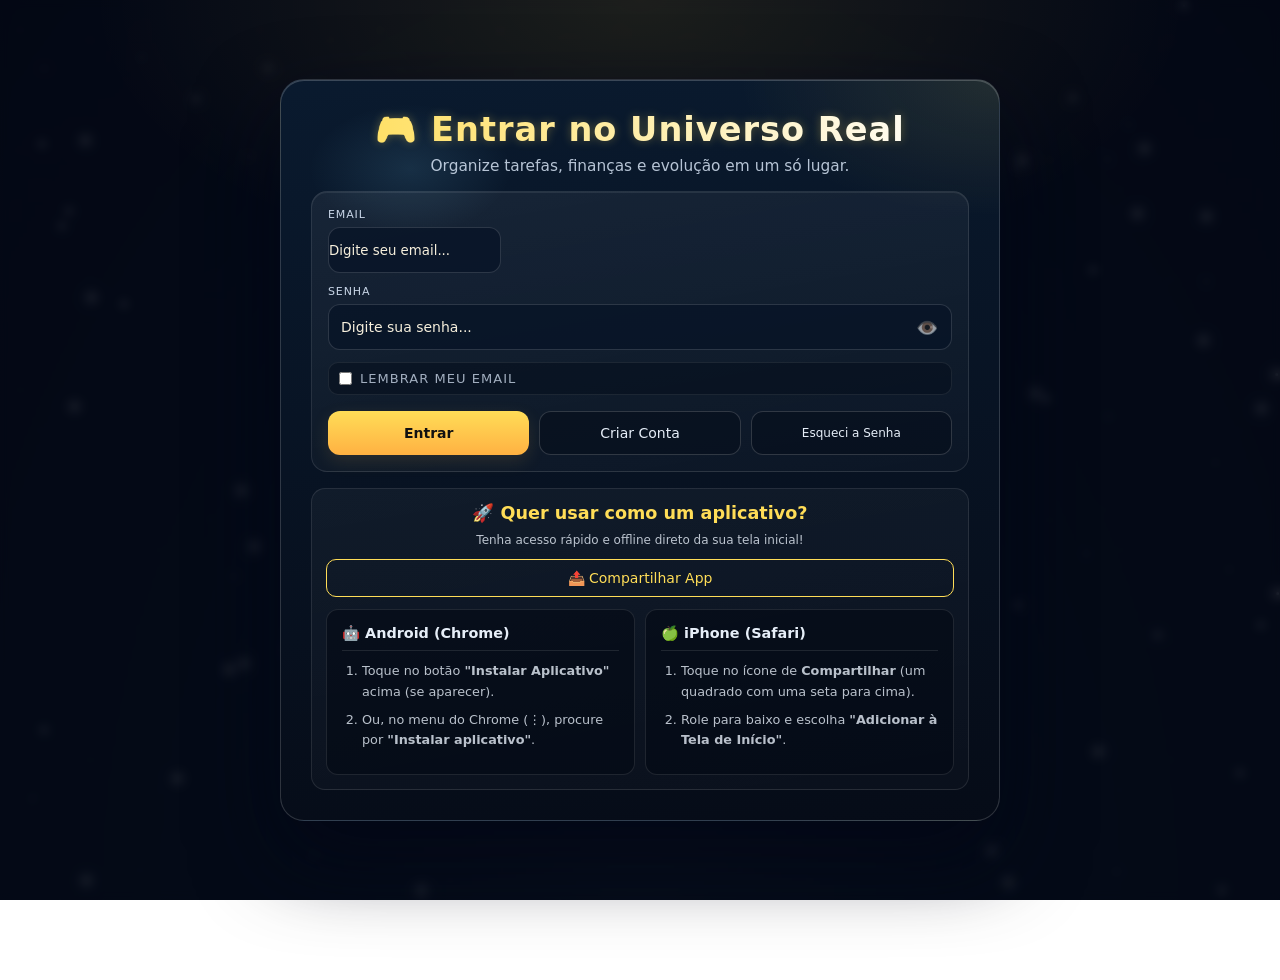
==== commit bcddfa5b: "feat: jornal admin com editar/excluir e layout de video lateral" ====
--- a/index.html
+++ b/index.html
@@ -2254,10 +2254,28 @@
         </div>
 
         <div style="margin-top:12px; border:1px solid rgba(255,255,255,0.12); border-radius:10px; padding:10px;">
-          <div class="small" style="margin-bottom:6px; opacity:.88;">📰 Notícia do Admin (expira em 1 dia)</div>
-          <textarea id="adminNewsInput" rows="3" maxlength="260" placeholder="Digite o aviso/notícia que vai aparecer para os jogadores..."></textarea>
+          <div class="small" style="margin-bottom:6px; opacity:.88;">🗞️ Jornal do Reino (apenas admin • expira em 1 dia)</div>
+          <input type="text" id="adminNewsTitleInput" maxlength="80" placeholder="Título da notícia (opcional)">
+          <textarea id="adminNewsInput" rows="3" maxlength="260" placeholder="Digite o texto principal da notícia..."></textarea>
+          <div class="form-row" style="margin-top:8px;">
+            <div style="flex:1; min-width:220px;">
+              <label>Foto (URL)</label>
+              <input type="url" id="adminNewsImageUrlInput" maxlength="2048" placeholder="https://.../foto.jpg">
+            </div>
+            <div style="flex:1; min-width:220px;">
+              <label>Vídeo (URL direta ou YouTube)</label>
+              <input type="url" id="adminNewsVideoUrlInput" maxlength="2048" placeholder="https://.../video.mp4 ou https://youtu.be/...">
+              <div style="display:flex; gap:6px; margin-top:6px; flex-wrap:wrap;">
+                <button type="button" class="ghost" id="adminNewsVideoPickBtn">🎬 Enviar vídeo</button>
+                <button type="button" class="ghost" id="adminNewsVideoClearBtn">🧹 Limpar vídeo</button>
+              </div>
+              <input type="file" id="adminNewsVideoFileInput" accept="video/*" style="display:none;">
+              <div class="small" id="adminNewsVideoLabel" style="opacity:.72; margin-top:4px;">Nenhum vídeo selecionado.</div>
+            </div>
+          </div>
           <div style="display:flex; gap:8px; margin-top:10px; align-items:center;">
             <button class="btn" id="adminNewsSendBtn">Enviar notícia</button>
+            <button class="ghost" id="adminNewsCancelEditBtn" style="display:none;">Cancelar edição</button>
             <span class="small" id="adminNewsStatus" style="opacity:.8;">Aguardando envio.</span>
           </div>
         </div>
@@ -2316,10 +2334,10 @@
     </div>
 
     <div class="modal" id="adminNewsInboxModal">
-      <div class="modal-content" style="max-width:640px;">
-        <h2>📰 Caixa de Notícias</h2>
-        <div class="small" style="margin-bottom:10px; opacity:.82;">Mensagens do admin ficam salvas por até 24 horas.</div>
-        <div id="adminNewsInboxList" style="max-height:340px; overflow:auto; border:1px solid rgba(255,255,255,0.12); border-radius:10px; padding:8px;">
+      <div class="modal-content admin-news-inbox-modal-content" style="max-width:720px;">
+        <h2>🗞️ Jornal do Reino</h2>
+        <div class="small" style="margin-bottom:10px; opacity:.82;">Somente o admin publica. Itens ficam visíveis por até 24 horas.</div>
+        <div id="adminNewsInboxList" class="admin-news-list" style="max-height:68vh; overflow:auto; border:1px solid rgba(255,255,255,0.12); border-radius:10px; padding:8px;">
           <div class="small" style="opacity:.75;">Sem notícias no momento.</div>
         </div>
         <div style="display:flex; gap:8px; margin-top:14px;">
@@ -2354,7 +2372,10 @@
       <div class="modal-content help-guide-modal-content">
         <div class="help-guide-header">
           <h2>❓ Como funciona o app</h2>
-          <button class="ghost" id="globalHelpCloseBtn" type="button">Fechar</button>
+          <div class="help-guide-header-actions">
+            <button class="ghost" id="globalHelpReplayIntroTopBtn" type="button">Ver intro</button>
+            <button class="ghost" id="globalHelpCloseBtn" type="button">Fechar</button>
+          </div>
         </div>
         <p class="small help-guide-subtitle">
           Guia rápido para novos usuários. Toque em qualquer seção para entender melhor o fluxo.
--- a/style.css
+++ b/style.css
@@ -1899,6 +1899,25 @@
 body.zen-mode-active .container {
   padding-bottom: env(safe-area-inset-bottom);
 }
+
+/* Guia/intro aberto: esconder barras para leitura limpa no telefone */
+body.help-guide-open #mobile-nav,
+body.help-guide-open .control-bar,
+body.help-guide-open .app-nav,
+body.help-guide-open .mobile-header,
+body.help-guide-open .cinema,
+body.help-guide-open .mobile-bottom-nav,
+body.help-guide-open .mobile-drawer-overlay,
+body.help-guide-open .fab-container,
+body.help-guide-open .help-fab,
+body.help-guide-open #appMaintenanceBanner,
+body.help-guide-open .site-footer {
+  display: none !important;
+}
+
+body.help-guide-open .container {
+  padding-bottom: env(safe-area-inset-bottom);
+}
 .site-footer .footer-msg {
   font-size: 13px;
   opacity: 0.95;
@@ -1993,6 +2012,44 @@
 #financeCategoryModal input[type="text"] {
   background: rgba(255, 255, 255, 0.06);
   border: 1px solid rgba(255, 255, 255, 0.15);
+}
+
+/* Ajuste final mobile para garantir que o botão "Ver intro novamente" apareça */
+@media (max-width: 900px) {
+  #globalHelpModal {
+    align-items: flex-start !important;
+    justify-content: center !important;
+    padding:
+      max(10px, env(safe-area-inset-top))
+      10px
+      calc(10px + env(safe-area-inset-bottom)) !important;
+    overflow-y: auto !important;
+  }
+
+  #globalHelpModal .modal-content {
+    min-height: 0 !important;
+    height: auto !important;
+    max-height: calc(100dvh - 20px - env(safe-area-inset-top) - env(safe-area-inset-bottom)) !important;
+    border-radius: 14px !important;
+    justify-content: flex-start !important;
+    overflow-y: auto !important;
+    overflow-x: hidden !important;
+    -webkit-overflow-scrolling: touch;
+    padding-bottom: calc(16px + env(safe-area-inset-bottom)) !important;
+  }
+
+  #globalHelpModal .help-guide-actions {
+    position: static !important;
+    margin-top: 14px !important;
+    padding-top: 0 !important;
+    justify-content: flex-end !important;
+  }
+
+  #globalHelpReplayIntroBtn {
+    display: inline-flex !important;
+    align-items: center;
+    justify-content: center;
+  }
 }
 
 /* Modal Editor de RelÃ³gio */
@@ -10929,30 +10986,87 @@
   align-items: stretch;
   justify-content: center;
   z-index: 2;
+  perspective: 1400px;
+  transform-style: preserve-3d;
+  filter: drop-shadow(0 20px 40px rgba(8, 17, 33, 0.45));
+}
+
+.bible-reading-gate-aura {
+  position: absolute;
+  inset: -10% -8%;
+  pointer-events: none;
+  border-radius: 22px;
+  background:
+    radial-gradient(circle at 50% 48%, rgba(255, 240, 190, 0.35), rgba(255, 240, 190, 0) 58%),
+    radial-gradient(circle at 50% 28%, rgba(255, 226, 138, 0.26), rgba(255, 226, 138, 0) 66%);
+  opacity: 0.92;
+  animation: bibleGateAuraPulse 3.8s ease-in-out infinite;
+}
+
+.bible-reading-gate-arch {
+  position: absolute;
+  inset: 0;
+  border-radius: 18px;
+  border: 3px solid rgba(255, 220, 136, 0.9);
+  box-shadow:
+    0 0 0 2px rgba(124, 76, 20, 0.5) inset,
+    inset 0 0 24px rgba(255, 238, 184, 0.28),
+    0 0 36px rgba(255, 208, 101, 0.34);
+  background:
+    linear-gradient(180deg, rgba(255, 229, 153, 0.16), rgba(80, 42, 12, 0.12));
+  pointer-events: none;
+  z-index: 4;
+}
+
+.bible-reading-gate.is-opening .bible-reading-gate-arch {
+  animation: bibleGateArchIgnite 1.25s ease forwards;
+}
+
+.bible-reading-gate-arch::before,
+.bible-reading-gate-arch::after {
+  content: '';
+  position: absolute;
+  left: 50%;
+  transform: translateX(-50%);
+  width: min(68%, 520px);
+  border-radius: 999px;
+  border: 1px solid rgba(255, 231, 167, 0.78);
+  background: linear-gradient(180deg, rgba(176, 107, 36, 0.95), rgba(95, 53, 19, 0.92));
+  box-shadow:
+    0 5px 14px rgba(7, 13, 25, 0.3),
+    inset 0 0 8px rgba(255, 228, 161, 0.3);
+}
+
+.bible-reading-gate-arch::before {
+  top: 3%;
+  height: 10px;
+}
+
+.bible-reading-gate-arch::after {
+  bottom: 3%;
+  height: 9px;
 }
 
 .bible-reading-gate-door {
   position: relative;
   width: 50%;
   height: 100%;
+  display: block;
   overflow: hidden;
-  border: 2px solid rgba(255, 224, 142, 0.8);
+  border: 2px solid rgba(255, 224, 142, 0.84);
   background:
-    linear-gradient(180deg, rgba(255, 225, 145, 0.86), rgba(210, 145, 44, 0.9)),
-    repeating-linear-gradient(
-      90deg,
-      rgba(108, 66, 13, 0.42) 0 7px,
-      rgba(255, 228, 142, 0.15) 7px 16px
-    ),
-    repeating-linear-gradient(
-      0deg,
-      rgba(104, 62, 10, 0.34) 0 7px,
-      rgba(255, 229, 149, 0.12) 7px 16px
-    );
+    linear-gradient(180deg, rgba(255, 230, 154, 0.98), rgba(229, 163, 60, 0.95) 52%, rgba(154, 92, 30, 0.96)),
+    linear-gradient(90deg, rgba(112, 63, 17, 0.2), rgba(255, 232, 170, 0.08) 32%, rgba(112, 63, 17, 0.24));
   box-shadow:
-    inset 0 0 30px rgba(255, 242, 190, 0.34),
-    0 0 24px rgba(255, 214, 124, 0.36);
-  transition: transform 1.25s cubic-bezier(0.32, 0.9, 0.16, 1);
+    inset 0 0 38px rgba(255, 242, 193, 0.34),
+    inset 0 -12px 20px rgba(103, 59, 17, 0.26),
+    0 0 28px rgba(255, 214, 124, 0.34);
+  transform-style: preserve-3d;
+  backface-visibility: hidden;
+  transition:
+    transform 1.55s cubic-bezier(0.22, 0.82, 0.15, 1),
+    opacity 1.1s ease;
+  z-index: 3;
 }
 
 .bible-reading-gate-door::before {
@@ -10961,17 +11075,58 @@
   inset: 0;
   pointer-events: none;
   background:
+    linear-gradient(180deg, rgba(255, 246, 210, 0.32), rgba(255, 246, 210, 0) 22%),
+    linear-gradient(90deg, rgba(255, 240, 187, 0.22), rgba(255, 240, 187, 0) 26%, rgba(0, 0, 0, 0) 72%, rgba(255, 240, 187, 0.2));
+  opacity: 0.9;
+}
+
+.bible-reading-gate-door::after {
+  content: '';
+  position: absolute;
+  inset: 8% 5%;
+  border-radius: 12px;
+  border: 1px solid rgba(114, 67, 18, 0.42);
+  box-shadow:
+    inset 0 0 0 1px rgba(255, 230, 162, 0.35),
+    inset 0 0 24px rgba(104, 58, 18, 0.3);
+  pointer-events: none;
+}
+
+.bible-reading-gate-door-grid {
+  position: absolute;
+  inset: 12% 10%;
+  border-radius: 10px;
+  border: 2px solid rgba(112, 64, 14, 0.52);
+  box-shadow:
+    inset 0 0 0 1px rgba(255, 235, 173, 0.45),
+    inset 0 0 28px rgba(102, 55, 15, 0.3);
+  background:
     repeating-linear-gradient(
       90deg,
-      rgba(255, 245, 197, 0.28) 0 2px,
-      rgba(0, 0, 0, 0) 2px 22px
+      rgba(100, 57, 14, 0.6) 0 4px,
+      rgba(255, 235, 178, 0.08) 4px 42px
     ),
     repeating-linear-gradient(
       0deg,
-      rgba(255, 245, 197, 0.2) 0 2px,
-      rgba(0, 0, 0, 0) 2px 22px
+      rgba(100, 57, 14, 0.55) 0 4px,
+      rgba(255, 235, 178, 0.08) 4px 42px
     );
-  opacity: 0.82;
+  opacity: 0.92;
+}
+
+.bible-reading-gate-door-knot {
+  position: absolute;
+  top: 50%;
+  width: 16px;
+  height: 16px;
+  margin-top: -8px;
+  border-radius: 50%;
+  border: 2px solid rgba(111, 62, 15, 0.7);
+  background:
+    radial-gradient(circle at 35% 30%, rgba(255, 241, 196, 0.95), rgba(215, 142, 46, 0.9) 60%, rgba(128, 75, 24, 0.96) 100%);
+  box-shadow:
+    inset 0 0 4px rgba(255, 241, 196, 0.65),
+    0 0 8px rgba(255, 212, 105, 0.45);
 }
 
 .bible-reading-gate-door.left {
@@ -10984,21 +11139,130 @@
   transform-origin: right center;
 }
 
+.bible-reading-gate-door.left .bible-reading-gate-door-knot {
+  right: 8%;
+}
+
+.bible-reading-gate-door.right .bible-reading-gate-door-knot {
+  left: 8%;
+}
+
 .bible-reading-gate.is-open .bible-reading-gate-door.left {
-  transform: translateX(-108%);
+  transform: translateX(-126%) rotateY(-34deg) scale(0.97);
+  opacity: 0.96;
 }
 
 .bible-reading-gate.is-open .bible-reading-gate-door.right {
-  transform: translateX(108%);
+  transform: translateX(126%) rotateY(34deg) scale(0.97);
+  opacity: 0.96;
+}
+
+.bible-reading-gate-light {
+  position: absolute;
+  top: 7%;
+  bottom: 9%;
+  left: 50%;
+  width: min(17%, 132px);
+  transform: translateX(-50%) scaleX(0.18);
+  transform-origin: center center;
+  border-radius: 999px;
+  pointer-events: none;
+  background:
+    radial-gradient(circle at 50% 50%, rgba(255, 244, 208, 0.92), rgba(255, 238, 188, 0.42) 48%, rgba(255, 238, 188, 0) 74%);
+  opacity: 0;
+  z-index: 1;
+  transition:
+    transform 1.45s cubic-bezier(0.21, 0.92, 0.18, 1),
+    opacity 1.15s ease;
+}
+
+.bible-reading-gate-floor-light {
+  position: absolute;
+  left: 50%;
+  bottom: -8%;
+  width: min(76%, 680px);
+  height: min(22%, 128px);
+  transform: translateX(-50%) scaleY(0.52);
+  transform-origin: center top;
+  pointer-events: none;
+  border-radius: 50%;
+  background:
+    radial-gradient(ellipse at center, rgba(255, 236, 181, 0.8), rgba(255, 236, 181, 0.34) 48%, rgba(255, 236, 181, 0) 75%);
+  opacity: 0;
+  z-index: 1;
+  transition:
+    opacity 1.05s ease,
+    transform 1.35s cubic-bezier(0.21, 0.92, 0.18, 1);
 }
 
 .bible-reading-gate-shine {
   position: absolute;
-  inset: 8% 4%;
+  inset: 6% 3%;
   pointer-events: none;
-  border-radius: 12px;
-  background: radial-gradient(circle, rgba(255, 244, 199, 0.42), rgba(255, 244, 199, 0));
-  opacity: 0.62;
+  border-radius: 14px;
+  background:
+    radial-gradient(circle at 50% 44%, rgba(255, 247, 216, 0.52), rgba(255, 247, 216, 0) 66%),
+    linear-gradient(180deg, rgba(255, 243, 199, 0.14), rgba(255, 243, 199, 0));
+  opacity: 0.58;
+  mix-blend-mode: screen;
+  transition: opacity 1.05s ease;
+  z-index: 2;
+}
+
+.bible-reading-gate.is-open .bible-reading-gate-light {
+  transform: translateX(-50%) scaleX(1);
+  opacity: 0.98;
+  animation: bibleGateLightFlow 2.2s ease-in-out infinite;
+}
+
+.bible-reading-gate.is-open .bible-reading-gate-floor-light {
+  opacity: 0.96;
+  transform: translateX(-50%) scaleY(1);
+}
+
+.bible-reading-gate.is-open .bible-reading-gate-shine {
+  opacity: 0.92;
+}
+
+@keyframes bibleGateAuraPulse {
+  0%, 100% {
+    opacity: 0.76;
+    transform: scale(0.98);
+  }
+  50% {
+    opacity: 1;
+    transform: scale(1.03);
+  }
+}
+
+@keyframes bibleGateArchIgnite {
+  0% {
+    box-shadow:
+      0 0 0 2px rgba(124, 76, 20, 0.5) inset,
+      inset 0 0 24px rgba(255, 238, 184, 0.28),
+      0 0 36px rgba(255, 208, 101, 0.34);
+  }
+  60% {
+    box-shadow:
+      0 0 0 2px rgba(124, 76, 20, 0.55) inset,
+      inset 0 0 26px rgba(255, 244, 202, 0.5),
+      0 0 54px rgba(255, 223, 140, 0.62);
+  }
+  100% {
+    box-shadow:
+      0 0 0 2px rgba(124, 76, 20, 0.5) inset,
+      inset 0 0 24px rgba(255, 238, 184, 0.28),
+      0 0 36px rgba(255, 208, 101, 0.34);
+  }
+}
+
+@keyframes bibleGateLightFlow {
+  0%, 100% {
+    filter: blur(0.4px) brightness(0.95);
+  }
+  50% {
+    filter: blur(1.2px) brightness(1.16);
+  }
 }
 
 .bible-reading-intro-label {
@@ -11801,6 +12065,217 @@
 
 body.oracle-chat-open.logged-in {
   padding-bottom: 0 !important;
+}
+
+/* ===============================
+   Jornal do Reino (Admin News)
+   =============================== */
+.admin-news-inbox-modal-content {
+  background:
+    radial-gradient(circle at 20% 12%, rgba(255, 240, 194, 0.22), transparent 34%),
+    radial-gradient(circle at 82% 8%, rgba(255, 226, 142, 0.18), transparent 30%),
+    linear-gradient(180deg, rgba(44, 32, 17, 0.96), rgba(26, 20, 11, 0.97));
+  border: 1px solid rgba(235, 197, 123, 0.34);
+  box-shadow:
+    0 24px 50px rgba(0, 0, 0, 0.46),
+    inset 0 0 0 1px rgba(255, 233, 171, 0.18);
+}
+
+.admin-news-list {
+  display: grid;
+  gap: 12px;
+  background:
+    linear-gradient(180deg, rgba(255, 241, 206, 0.1), rgba(0, 0, 0, 0.04));
+}
+
+.admin-news-paper-item {
+  border: 1px solid rgba(235, 199, 130, 0.32);
+  border-radius: 12px;
+  padding: 12px;
+  background:
+    radial-gradient(circle at 16% 8%, rgba(255, 237, 193, 0.92), rgba(244, 214, 158, 0.9) 40%, rgba(215, 173, 109, 0.86) 100%);
+  color: #3f2610;
+  box-shadow:
+    0 10px 24px rgba(0, 0, 0, 0.24),
+    inset 0 0 0 1px rgba(131, 83, 32, 0.2),
+    inset 0 0 22px rgba(255, 243, 213, 0.22);
+}
+
+.admin-news-paper-item.is-unread {
+  border-color: rgba(255, 215, 120, 0.64);
+  box-shadow:
+    0 10px 24px rgba(0, 0, 0, 0.24),
+    0 0 0 1px rgba(255, 226, 152, 0.36) inset,
+    inset 0 0 22px rgba(255, 243, 213, 0.22);
+}
+
+.admin-news-paper-head {
+  display: flex;
+  justify-content: space-between;
+  gap: 10px;
+  align-items: baseline;
+  margin-bottom: 6px;
+}
+
+.admin-news-paper-edition {
+  font-size: 0.72rem;
+  letter-spacing: 0.14em;
+  text-transform: uppercase;
+  color: #714417;
+  font-weight: 800;
+}
+
+.admin-news-paper-info {
+  font-size: 0.74rem;
+  color: rgba(82, 49, 20, 0.88);
+}
+
+.admin-news-paper-title {
+  margin: 2px 0 8px;
+  font-size: 1.06rem;
+  line-height: 1.25;
+  color: #3a210c;
+  text-shadow: 0 1px 0 rgba(255, 248, 230, 0.44);
+}
+
+.admin-news-paper-body {
+  margin: 0;
+  line-height: 1.55;
+  color: #4a2b11;
+  white-space: pre-wrap;
+  overflow-wrap: anywhere;
+}
+
+.admin-news-content-grid {
+  display: grid;
+  grid-template-columns: minmax(0, 1fr) minmax(150px, 220px);
+  gap: 10px;
+  align-items: start;
+}
+
+.admin-news-media-wrap {
+  margin-top: 10px;
+  border-radius: 10px;
+  overflow: hidden;
+  border: 1px solid rgba(98, 58, 20, 0.32);
+  background: rgba(36, 23, 10, 0.25);
+  width: 100%;
+}
+
+.admin-news-media-wrap-inline {
+  margin-top: 0;
+  max-width: 220px;
+  justify-self: end;
+}
+
+.admin-news-media-image {
+  display: block;
+  width: 100%;
+  max-height: min(42vh, 260px);
+  object-fit: cover;
+  background: #120d08;
+}
+
+.admin-news-media-video {
+  display: block;
+  width: 100%;
+  min-height: 150px;
+  max-height: min(42vh, 260px);
+  border: 0;
+  background: #120d08;
+}
+
+.admin-news-media-wrap-inline .admin-news-media-image {
+  max-height: 130px;
+}
+
+.admin-news-media-wrap-inline .admin-news-media-video {
+  min-height: 120px;
+  max-height: 136px;
+}
+
+.admin-news-paper-foot {
+  margin-top: 10px;
+  display: flex;
+  justify-content: space-between;
+  align-items: center;
+  gap: 8px;
+  flex-wrap: wrap;
+}
+
+.admin-news-paper-expiry {
+  font-size: 0.72rem;
+  color: rgba(91, 56, 25, 0.82);
+}
+
+.admin-news-reactions {
+  display: flex;
+  gap: 6px;
+  flex-wrap: wrap;
+  justify-content: flex-end;
+}
+
+.admin-news-reaction-btn {
+  border: 1px solid rgba(97, 56, 17, 0.34);
+  border-radius: 999px;
+  background: rgba(255, 248, 229, 0.55);
+  color: #4b2b12;
+  padding: 6px 10px;
+  font-size: 0.78rem;
+  font-weight: 700;
+  cursor: pointer;
+  transition: transform 0.14s ease, background 0.14s ease, border-color 0.14s ease;
+}
+
+.admin-news-reaction-btn:hover {
+  transform: translateY(-1px);
+  border-color: rgba(113, 66, 21, 0.52);
+  background: rgba(255, 248, 229, 0.8);
+}
+
+.admin-news-reaction-btn.active {
+  border-color: rgba(175, 102, 28, 0.82);
+  background: linear-gradient(135deg, rgba(255, 229, 157, 0.92), rgba(241, 185, 94, 0.86));
+  color: #2f1808;
+}
+
+.admin-news-admin-btn {
+  background: rgba(255, 244, 219, 0.72);
+}
+
+.admin-news-admin-btn.danger {
+  border-color: rgba(144, 44, 30, 0.46);
+  background: rgba(255, 226, 218, 0.8);
+  color: #5a1f12;
+}
+
+@media (max-width: 700px) {
+  .admin-news-paper-item {
+    padding: 10px;
+  }
+
+  .admin-news-paper-head {
+    flex-direction: column;
+    align-items: flex-start;
+    gap: 2px;
+  }
+
+  .admin-news-content-grid {
+    grid-template-columns: 1fr;
+  }
+
+  .admin-news-media-wrap-inline {
+    max-width: none;
+  }
+
+  .admin-news-media-wrap-inline .admin-news-media-video {
+    min-height: 160px;
+    max-height: min(45vh, 240px);
+  }
+
+  .admin-news-media-video {
+    min-height: 160px;
+  }
 }
 
 @media (max-width: 900px) {
@@ -14470,6 +14945,12 @@
   gap: 12px;
 }
 
+.help-guide-header-actions {
+  display: inline-flex;
+  align-items: center;
+  gap: 8px;
+}
+
 .help-guide-header h2 {
   margin: 0;
 }
@@ -14586,4 +15067,47 @@
   .help-guide-grid {
     grid-template-columns: 1fr;
   }
-}
+
+  .help-guide-header {
+    align-items: flex-start;
+    gap: 10px;
+  }
+
+  .help-guide-header-actions {
+    flex-wrap: wrap;
+    justify-content: flex-end;
+  }
+
+  /* Evita corte do guia/intro no telefone */
+  #globalHelpModal,
+  #appIntroModal {
+    align-items: flex-start;
+    justify-content: center;
+    padding:
+      max(10px, env(safe-area-inset-top))
+      10px
+      calc(10px + env(safe-area-inset-bottom));
+    overflow-y: auto;
+  }
+
+  #globalHelpModal .modal-content,
+  #appIntroModal .modal-content {
+    width: min(96vw, 680px);
+    max-height: calc(100dvh - 20px - env(safe-area-inset-top) - env(safe-area-inset-bottom));
+    min-height: 0;
+    border-radius: 14px;
+    overflow-y: auto;
+    overflow-x: hidden;
+    -webkit-overflow-scrolling: touch;
+    padding-bottom: calc(16px + env(safe-area-inset-bottom));
+    margin: 0;
+  }
+
+  #globalHelpModal .help-guide-actions,
+  #appIntroModal .app-intro-actions {
+    position: sticky;
+    bottom: 0;
+    background: linear-gradient(180deg, rgba(8, 20, 37, 0), rgba(8, 20, 37, 0.94) 45%);
+    padding-top: 10px;
+  }
+}
